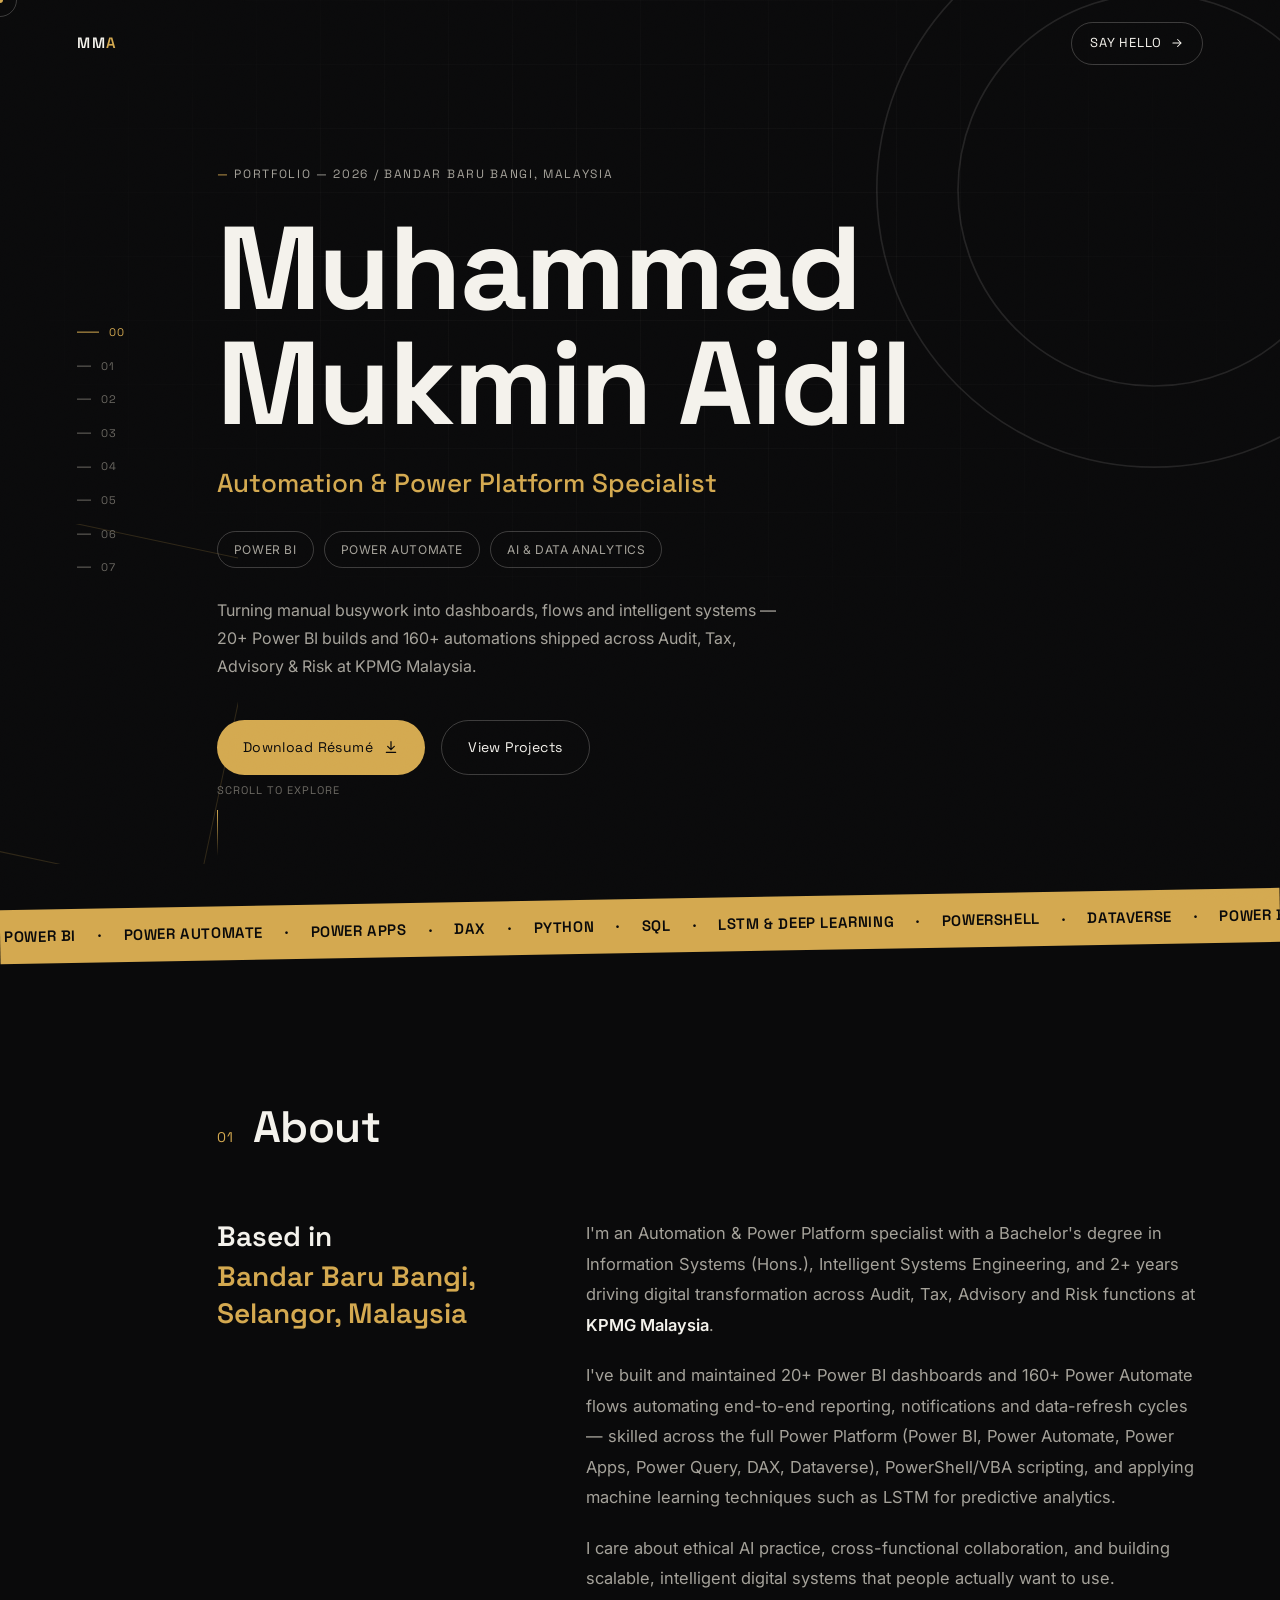
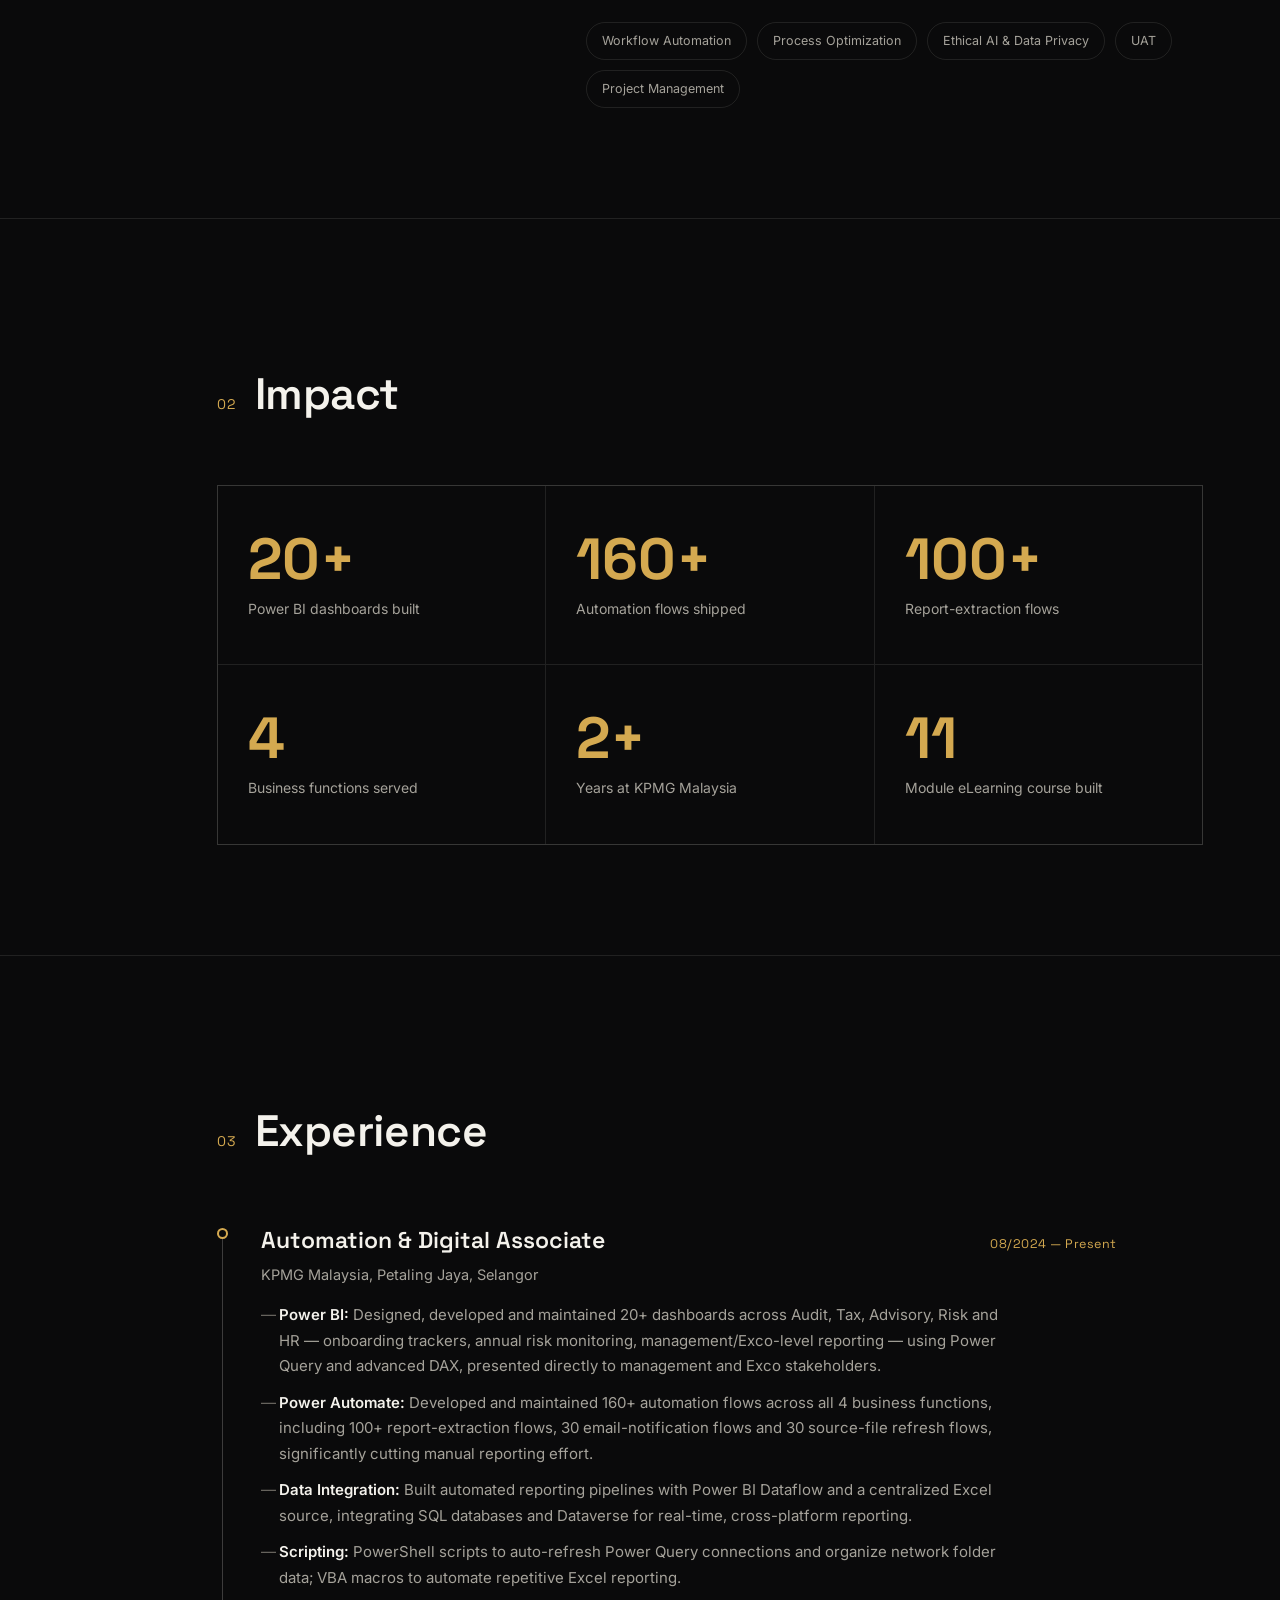
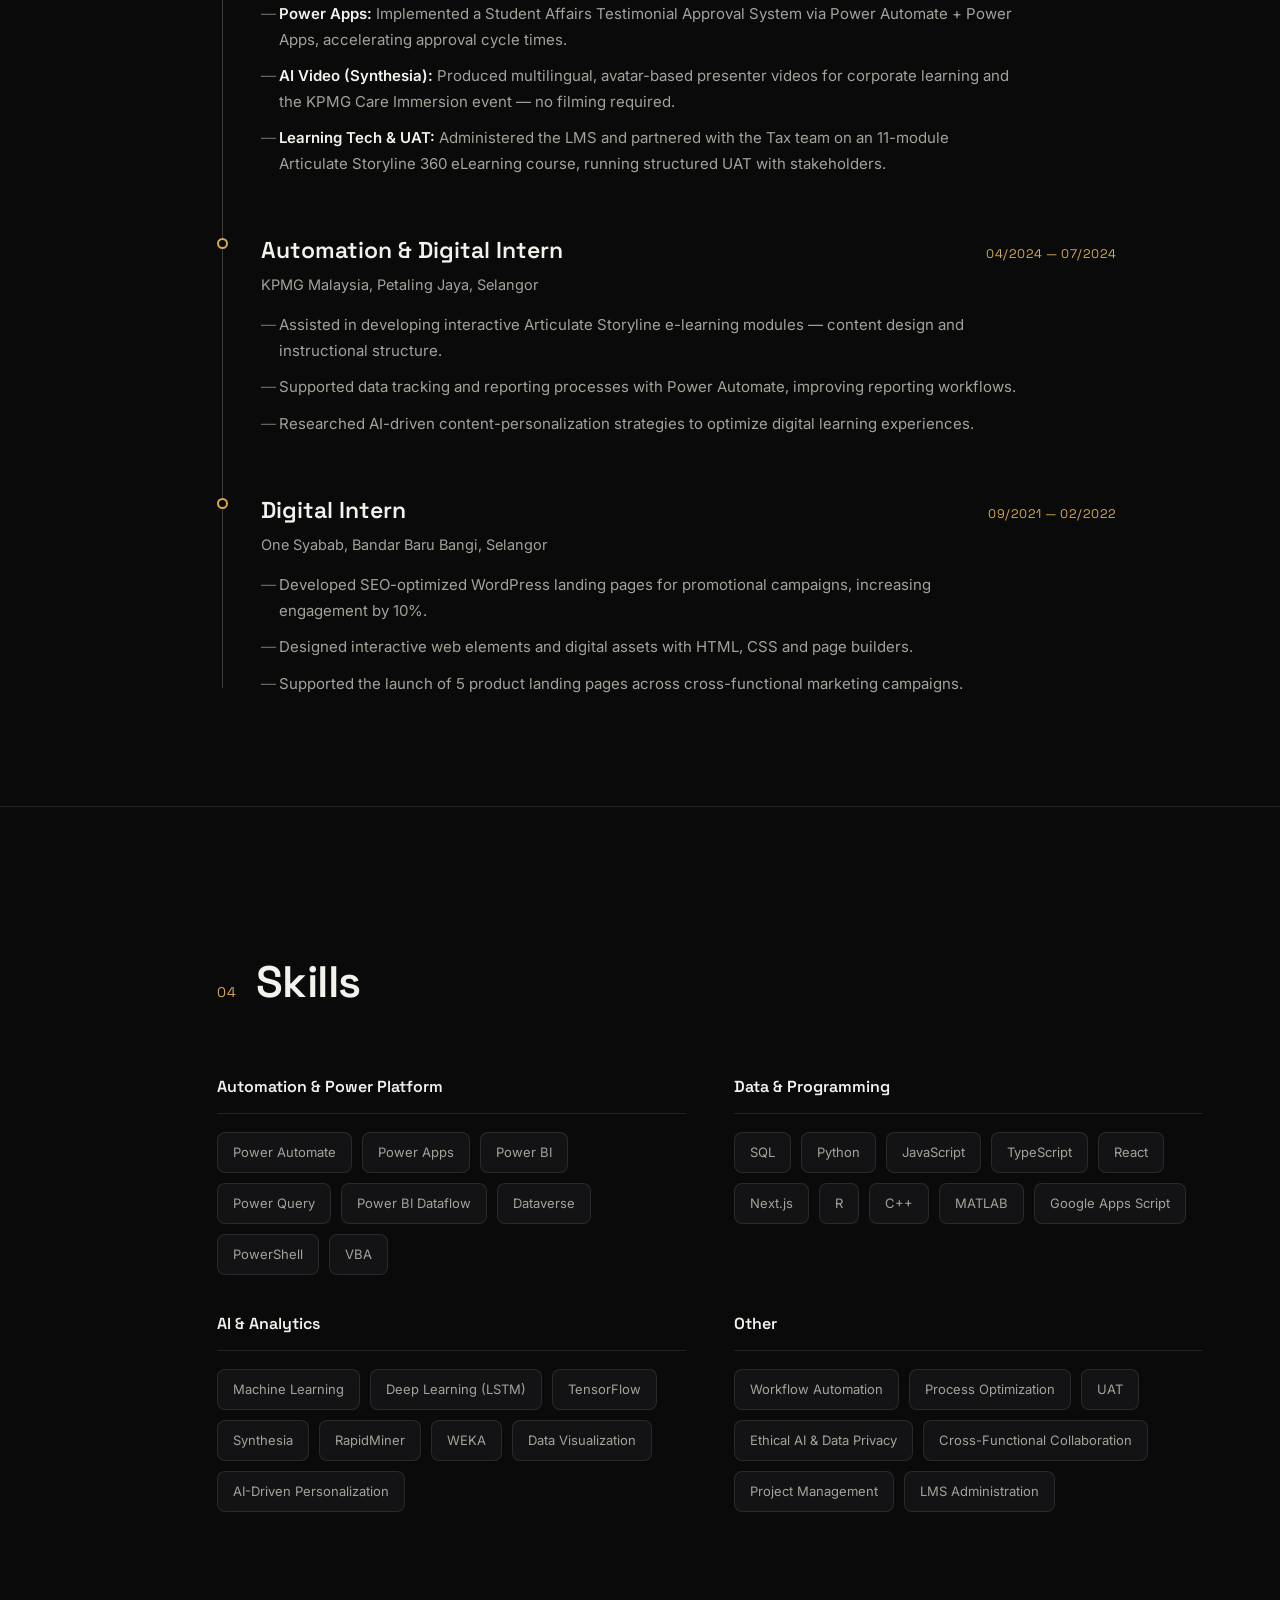
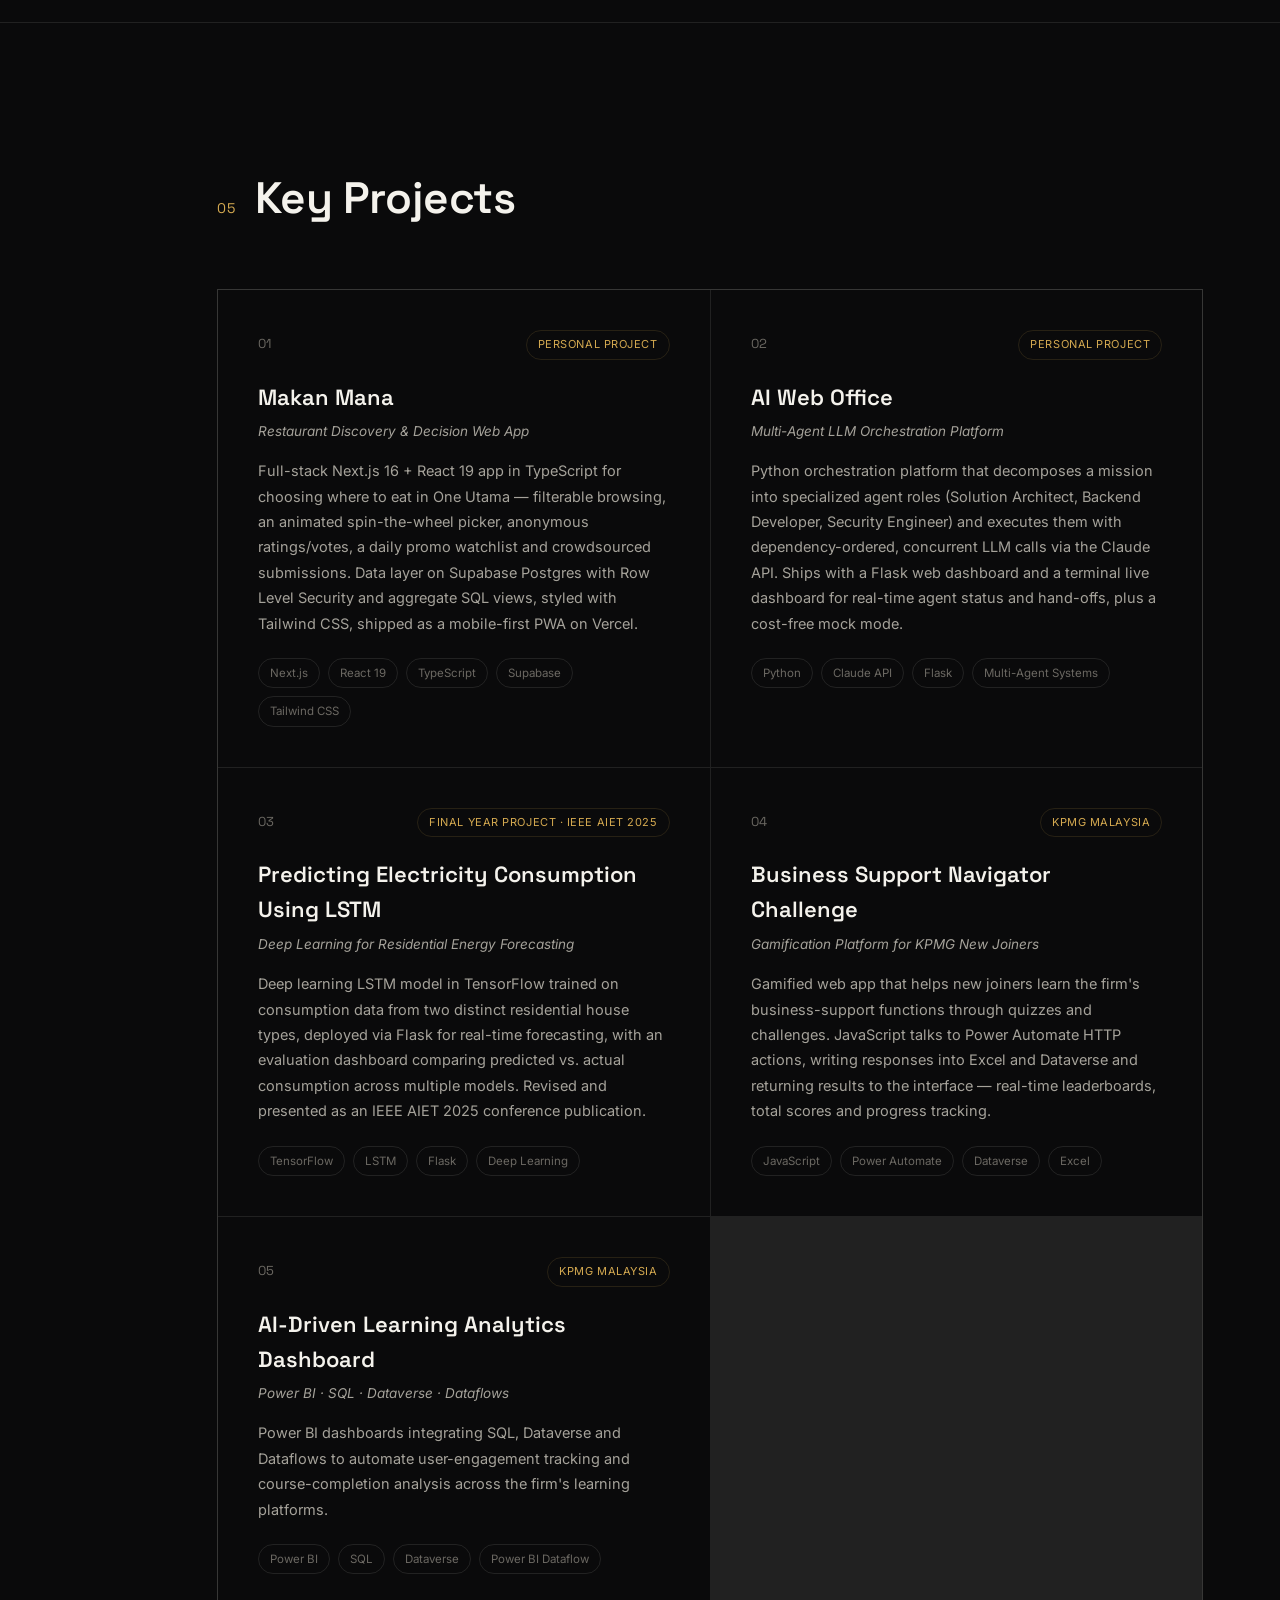
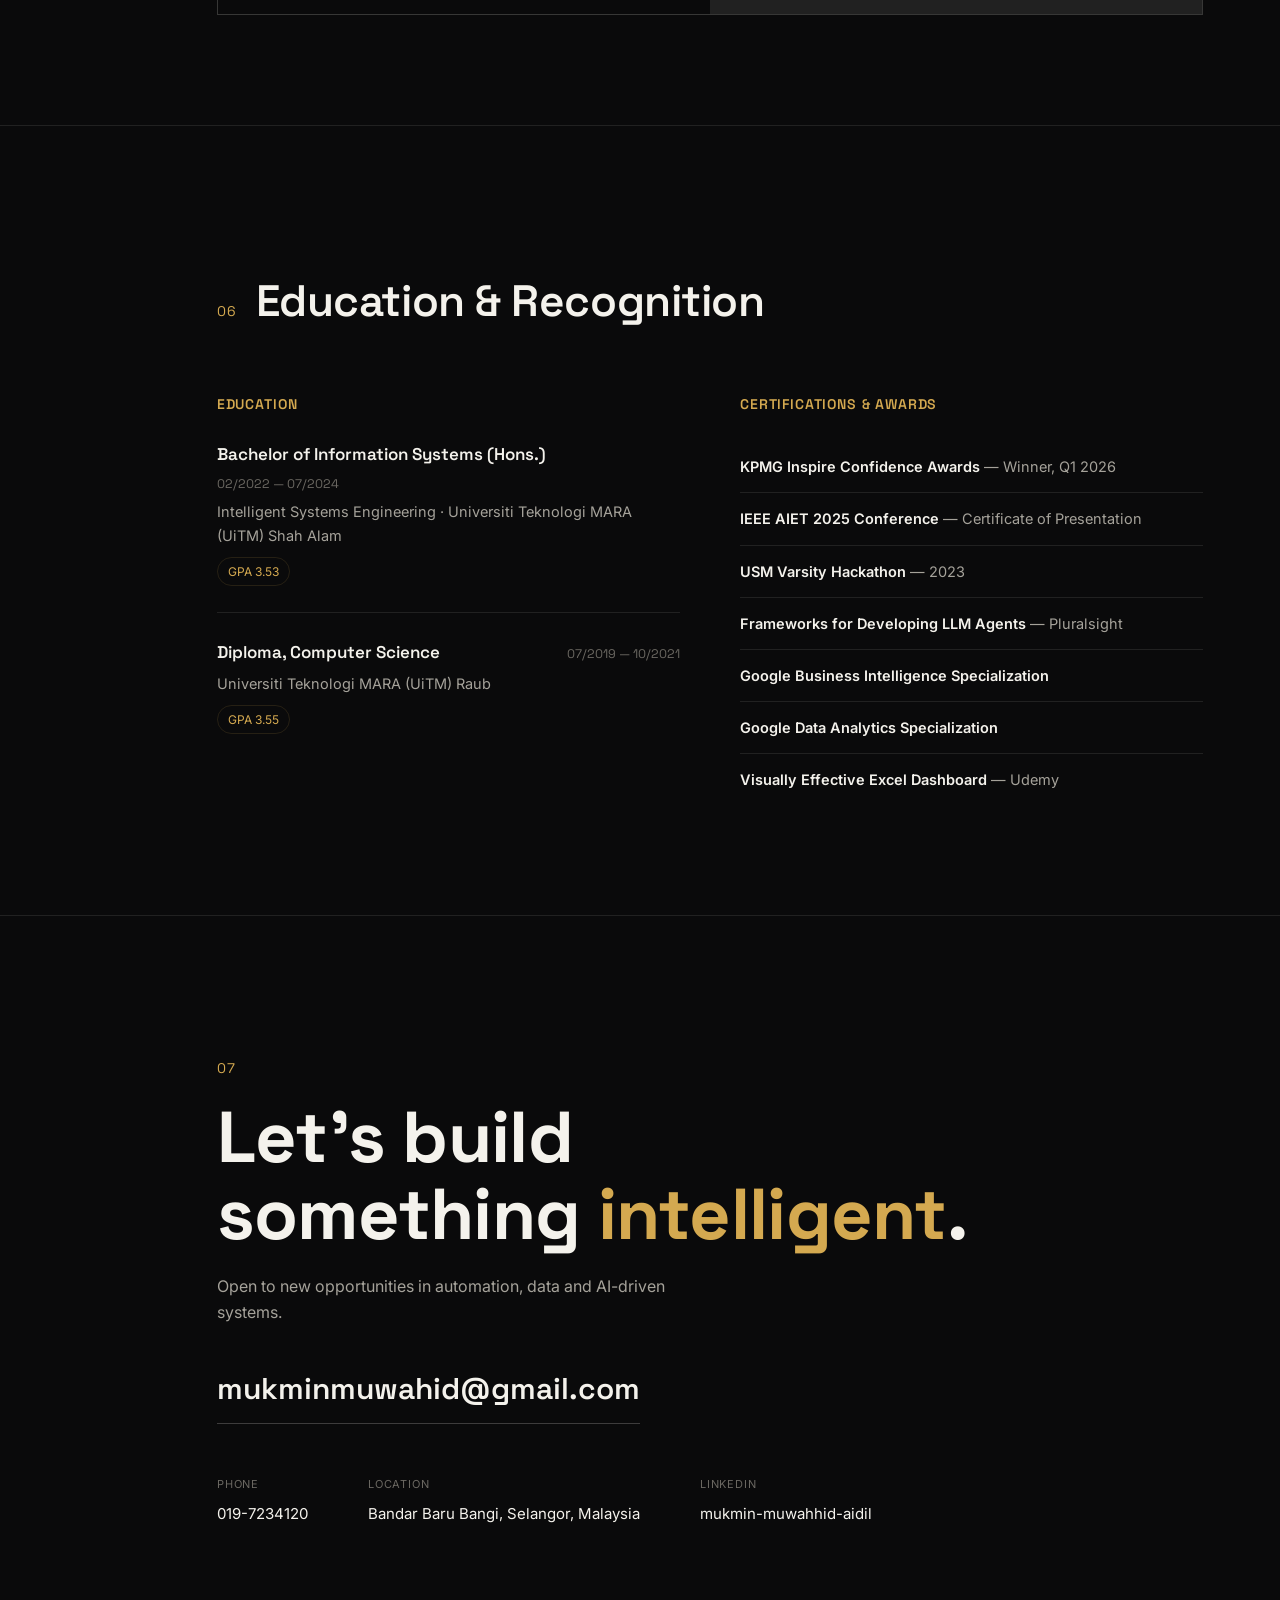
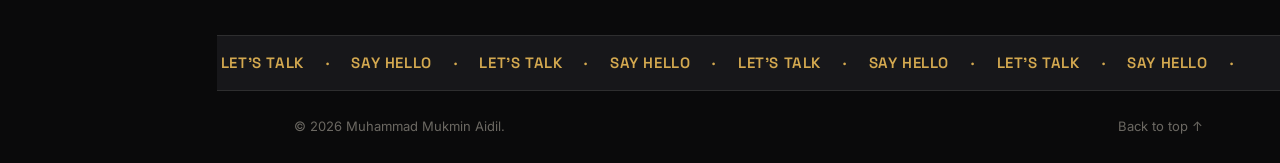
==== index.html @ eaab83f9 "Initial commit: personal portfolio site Dark, editorial single-page portfolio built from resume cont" ====
<!DOCTYPE html>
<html lang="en">
<head>
<meta charset="UTF-8">
<meta name="viewport" content="width=device-width, initial-scale=1.0">
<title>Muhammad Mukmin Aidil — Automation &amp; Power Platform Specialist</title>
<meta name="description" content="Muhammad Mukmin Aidil — Automation &amp; Power Platform Specialist. Power BI, Power Automate, AI &amp; Data Analytics. Building intelligent digital systems at KPMG Malaysia.">
<link rel="icon" href="data:image/svg+xml,%3Csvg xmlns='http://www.w3.org/2000/svg' viewBox='0 0 100 100'%3E%3Crect width='100' height='100' rx='20' fill='%230b0b0c'/%3E%3Ctext x='50' y='68' font-size='58' font-family='Georgia,serif' fill='%23d4a950' text-anchor='middle'%3EM%3C/text%3E%3C/svg%3E">

<link rel="preconnect" href="https://fonts.googleapis.com">
<link rel="preconnect" href="https://fonts.gstatic.com" crossorigin>
<link href="https://fonts.googleapis.com/css2?family=Space+Grotesk:wght@400;500;600;700&amp;family=Inter:wght@300;400;500;600;700;800&amp;display=swap" rel="stylesheet">

<link rel="stylesheet" href="css/style.css">
<script>document.documentElement.classList.add('js');</script>
</head>
<body>

<!-- Preloader -->
<div class="preloader" id="preloader">
  <span class="preloader-mark">M<span>M</span>A</span>
</div>

<!-- Grain / noise overlay -->
<div class="grain" aria-hidden="true"></div>

<!-- Custom cursor -->
<div class="cursor-dot" id="cursorDot" aria-hidden="true"></div>
<div class="cursor-ring" id="cursorRing" aria-hidden="true"></div>

<!-- Fixed top bar -->
<header class="topbar">
  <a href="#top" class="logo">MM<span>A</span></a>

  <button class="menu-toggle" id="menuToggle" aria-label="Toggle navigation" aria-expanded="false">
    <span></span><span></span><span></span>
  </button>

  <a href="mailto:mukminmuwahid@gmail.com" class="say-hello">
    <span>Say Hello</span>
    <svg viewBox="0 0 24 24" fill="none"><path d="M5 12h14M13 6l6 6-6 6" stroke="currentColor" stroke-width="1.8" stroke-linecap="round" stroke-linejoin="round"/></svg>
  </a>
</header>

<!-- Side numbered nav (desktop) -->
<nav class="side-nav" id="sideNav" aria-label="Section navigation">
  <ul>
    <li><a href="#top" data-index="00"><span class="n">00</span><span class="t">Top</span></a></li>
    <li><a href="#about" data-index="01"><span class="n">01</span><span class="t">About</span></a></li>
    <li><a href="#impact" data-index="02"><span class="n">02</span><span class="t">Impact</span></a></li>
    <li><a href="#experience" data-index="03"><span class="n">03</span><span class="t">Experience</span></a></li>
    <li><a href="#skills" data-index="04"><span class="n">04</span><span class="t">Skills</span></a></li>
    <li><a href="#projects" data-index="05"><span class="n">05</span><span class="t">Projects</span></a></li>
    <li><a href="#education" data-index="06"><span class="n">06</span><span class="t">Education</span></a></li>
    <li><a href="#contact" data-index="07"><span class="n">07</span><span class="t">Contact</span></a></li>
  </ul>
</nav>

<!-- Mobile full-screen nav -->
<div class="mobile-nav" id="mobileNav">
  <ul>
    <li><a href="#top" data-index="00">Top</a></li>
    <li><a href="#about" data-index="01">About</a></li>
    <li><a href="#impact" data-index="02">Impact</a></li>
    <li><a href="#experience" data-index="03">Experience</a></li>
    <li><a href="#skills" data-index="04">Skills</a></li>
    <li><a href="#projects" data-index="05">Projects</a></li>
    <li><a href="#education" data-index="06">Education</a></li>
    <li><a href="#contact" data-index="07">Contact</a></li>
  </ul>
  <div class="mobile-nav-foot">
    <a href="mailto:mukminmuwahid@gmail.com">mukminmuwahid@gmail.com</a>
    <a href="tel:+60197234120">019-7234120</a>
  </div>
</div>

<main>

  <!-- 00 HERO -->
  <section class="section hero" id="top">
    <div class="bg-deco" aria-hidden="true">
      <svg class="deco deco-1" viewBox="0 0 200 200"><circle cx="100" cy="100" r="99" stroke="currentColor" stroke-width="0.6" fill="none"/><circle cx="100" cy="100" r="70" stroke="currentColor" stroke-width="0.6" fill="none"/></svg>
      <svg class="deco deco-2" viewBox="0 0 200 200"><rect x="1" y="1" width="198" height="198" stroke="currentColor" stroke-width="0.6" fill="none" transform="rotate(12 100 100)"/></svg>
      <div class="deco-grid"></div>
    </div>

    <div class="hero-inner reveal">
      <p class="eyebrow">Portfolio — 2026 / Bandar Baru Bangi, Malaysia</p>
      <h1 class="hero-name">Muhammad<br>Mukmin&nbsp;Aidil</h1>
      <p class="hero-role">Automation &amp; Power Platform Specialist</p>

      <div class="hero-badges">
        <span>Power BI</span>
        <span>Power Automate</span>
        <span>AI &amp; Data Analytics</span>
      </div>

      <p class="hero-sub">Turning manual busywork into dashboards, flows and intelligent systems — 20+ Power BI builds and 160+ automations shipped across Audit, Tax, Advisory &amp; Risk at KPMG Malaysia.</p>

      <div class="hero-cta">
        <a href="assets/Muhammad-Mukmin-Aidil-Resume.pdf" class="btn btn-primary" download>
          Download Résumé
          <svg viewBox="0 0 24 24" fill="none"><path d="M12 4v12m0 0l-5-5m5 5l5-5M5 20h14" stroke="currentColor" stroke-width="1.8" stroke-linecap="round" stroke-linejoin="round"/></svg>
        </a>
        <a href="#projects" class="btn btn-ghost">View Projects</a>
      </div>
    </div>

    <a href="#about" class="scroll-cue">
      <span>Scroll to explore</span>
      <i></i>
    </a>
  </section>

  <!-- Ribbon marquee -->
  <div class="ribbon">
    <div class="ribbon-track">
      <span>Power BI</span><span>·</span><span>Power Automate</span><span>·</span><span>Power Apps</span><span>·</span>
      <span>DAX</span><span>·</span><span>Python</span><span>·</span><span>SQL</span><span>·</span>
      <span>LSTM &amp; Deep Learning</span><span>·</span><span>PowerShell</span><span>·</span><span>Dataverse</span><span>·</span>
      <span>Power BI</span><span>·</span><span>Power Automate</span><span>·</span><span>Power Apps</span><span>·</span>
      <span>DAX</span><span>·</span><span>Python</span><span>·</span><span>SQL</span><span>·</span>
      <span>LSTM &amp; Deep Learning</span><span>·</span><span>PowerShell</span><span>·</span><span>Dataverse</span><span>·</span>
    </div>
  </div>

  <!-- 01 ABOUT -->
  <section class="section about" id="about">
    <div class="section-head reveal">
      <span class="section-num">01</span>
      <h2>About</h2>
    </div>

    <div class="about-grid">
      <div class="about-lead reveal">
        <p>Based in <strong>Bandar Baru Bangi, Selangor, Malaysia</strong></p>
      </div>
      <div class="about-body reveal">
        <p>I'm an Automation &amp; Power Platform specialist with a Bachelor's degree in Information Systems (Hons.), Intelligent Systems Engineering, and 2+ years driving digital transformation across Audit, Tax, Advisory and Risk functions at <strong>KPMG Malaysia</strong>.</p>
        <p>I've built and maintained 20+ Power BI dashboards and 160+ Power Automate flows automating end-to-end reporting, notifications and data-refresh cycles — skilled across the full Power Platform (Power BI, Power Automate, Power Apps, Power Query, DAX, Dataverse), PowerShell/VBA scripting, and applying machine learning techniques such as LSTM for predictive analytics.</p>
        <p>I care about ethical AI practice, cross-functional collaboration, and building scalable, intelligent digital systems that people actually want to use.</p>
        <div class="about-tags">
          <span>Workflow Automation</span>
          <span>Process Optimization</span>
          <span>Ethical AI &amp; Data Privacy</span>
          <span>UAT</span>
          <span>Project Management</span>
        </div>
      </div>
    </div>
  </section>

  <!-- 02 IMPACT / STATS -->
  <section class="section impact" id="impact">
    <div class="section-head reveal">
      <span class="section-num">02</span>
      <h2>Impact</h2>
    </div>

    <div class="stats-grid">
      <div class="stat reveal">
        <span class="stat-num" data-count="20" data-suffix="+">0</span>
        <span class="stat-label">Power BI dashboards built</span>
      </div>
      <div class="stat reveal">
        <span class="stat-num" data-count="160" data-suffix="+">0</span>
        <span class="stat-label">Automation flows shipped</span>
      </div>
      <div class="stat reveal">
        <span class="stat-num" data-count="100" data-suffix="+">0</span>
        <span class="stat-label">Report-extraction flows</span>
      </div>
      <div class="stat reveal">
        <span class="stat-num" data-count="4" data-suffix="">0</span>
        <span class="stat-label">Business functions served</span>
      </div>
      <div class="stat reveal">
        <span class="stat-num" data-count="2" data-suffix="+">0</span>
        <span class="stat-label">Years at KPMG Malaysia</span>
      </div>
      <div class="stat reveal">
        <span class="stat-num" data-count="11" data-suffix="">0</span>
        <span class="stat-label">Module eLearning course built</span>
      </div>
    </div>
  </section>

  <!-- 03 EXPERIENCE -->
  <section class="section experience" id="experience">
    <div class="section-head reveal">
      <span class="section-num">03</span>
      <h2>Experience</h2>
    </div>

    <div class="timeline">

      <article class="timeline-item reveal">
        <div class="timeline-marker"></div>
        <div class="timeline-content">
          <div class="timeline-top">
            <h3>Automation &amp; Digital Associate</h3>
            <span class="timeline-date">08/2024 — Present</span>
          </div>
          <p class="timeline-org">KPMG Malaysia, Petaling Jaya, Selangor</p>
          <ul class="timeline-list">
            <li><strong>Power BI:</strong> Designed, developed and maintained 20+ dashboards across Audit, Tax, Advisory, Risk and HR — onboarding trackers, annual risk monitoring, management/Exco-level reporting — using Power Query and advanced DAX, presented directly to management and Exco stakeholders.</li>
            <li><strong>Power Automate:</strong> Developed and maintained 160+ automation flows across all 4 business functions, including 100+ report-extraction flows, 30 email-notification flows and 30 source-file refresh flows, significantly cutting manual reporting effort.</li>
            <li><strong>Data Integration:</strong> Built automated reporting pipelines with Power BI Dataflow and a centralized Excel source, integrating SQL databases and Dataverse for real-time, cross-platform reporting.</li>
            <li><strong>Scripting:</strong> PowerShell scripts to auto-refresh Power Query connections and organize network folder data; VBA macros to automate repetitive Excel reporting.</li>
            <li><strong>Power Apps:</strong> Implemented a Student Affairs Testimonial Approval System via Power Automate + Power Apps, accelerating approval cycle times.</li>
            <li><strong>AI Video (Synthesia):</strong> Produced multilingual, avatar-based presenter videos for corporate learning and the KPMG Care Immersion event — no filming required.</li>
            <li><strong>Learning Tech &amp; UAT:</strong> Administered the LMS and partnered with the Tax team on an 11-module Articulate Storyline 360 eLearning course, running structured UAT with stakeholders.</li>
          </ul>
        </div>
      </article>

      <article class="timeline-item reveal">
        <div class="timeline-marker"></div>
        <div class="timeline-content">
          <div class="timeline-top">
            <h3>Automation &amp; Digital Intern</h3>
            <span class="timeline-date">04/2024 — 07/2024</span>
          </div>
          <p class="timeline-org">KPMG Malaysia, Petaling Jaya, Selangor</p>
          <ul class="timeline-list">
            <li>Assisted in developing interactive Articulate Storyline e-learning modules — content design and instructional structure.</li>
            <li>Supported data tracking and reporting processes with Power Automate, improving reporting workflows.</li>
            <li>Researched AI-driven content-personalization strategies to optimize digital learning experiences.</li>
          </ul>
        </div>
      </article>

      <article class="timeline-item reveal">
        <div class="timeline-marker"></div>
        <div class="timeline-content">
          <div class="timeline-top">
            <h3>Digital Intern</h3>
            <span class="timeline-date">09/2021 — 02/2022</span>
          </div>
          <p class="timeline-org">One Syabab, Bandar Baru Bangi, Selangor</p>
          <ul class="timeline-list">
            <li>Developed SEO-optimized WordPress landing pages for promotional campaigns, increasing engagement by 10%.</li>
            <li>Designed interactive web elements and digital assets with HTML, CSS and page builders.</li>
            <li>Supported the launch of 5 product landing pages across cross-functional marketing campaigns.</li>
          </ul>
        </div>
      </article>

    </div>
  </section>

  <!-- 04 SKILLS -->
  <section class="section skills" id="skills">
    <div class="section-head reveal">
      <span class="section-num">04</span>
      <h2>Skills</h2>
    </div>

    <div class="skills-grid">
      <div class="skill-card reveal">
        <h3>Automation &amp; Power Platform</h3>
        <div class="pill-group">
          <span>Power Automate</span><span>Power Apps</span><span>Power BI</span><span>Power Query</span>
          <span>Power BI Dataflow</span><span>Dataverse</span><span>PowerShell</span><span>VBA</span>
        </div>
      </div>
      <div class="skill-card reveal">
        <h3>Data &amp; Programming</h3>
        <div class="pill-group">
          <span>SQL</span><span>Python</span><span>JavaScript</span><span>TypeScript</span>
          <span>React</span><span>Next.js</span><span>R</span><span>C++</span><span>MATLAB</span><span>Google Apps Script</span>
        </div>
      </div>
      <div class="skill-card reveal">
        <h3>AI &amp; Analytics</h3>
        <div class="pill-group">
          <span>Machine Learning</span><span>Deep Learning (LSTM)</span><span>TensorFlow</span>
          <span>Synthesia</span><span>RapidMiner</span><span>WEKA</span><span>Data Visualization</span><span>AI-Driven Personalization</span>
        </div>
      </div>
      <div class="skill-card reveal">
        <h3>Other</h3>
        <div class="pill-group">
          <span>Workflow Automation</span><span>Process Optimization</span><span>UAT</span>
          <span>Ethical AI &amp; Data Privacy</span><span>Cross-Functional Collaboration</span><span>Project Management</span><span>LMS Administration</span>
        </div>
      </div>
    </div>
  </section>

  <!-- 05 PROJECTS -->
  <section class="section projects" id="projects">
    <div class="section-head reveal">
      <span class="section-num">05</span>
      <h2>Key Projects</h2>
    </div>

    <div class="projects-grid">

      <article class="project-card reveal">
        <div class="project-top">
          <span class="project-index">01</span>
          <span class="project-tag">Personal Project</span>
        </div>
        <h3>Makan Mana</h3>
        <p class="project-role">Restaurant Discovery &amp; Decision Web App</p>
        <p>Full-stack Next.js 16 + React 19 app in TypeScript for choosing where to eat in One Utama — filterable browsing, an animated spin-the-wheel picker, anonymous ratings/votes, a daily promo watchlist and crowdsourced submissions. Data layer on Supabase Postgres with Row Level Security and aggregate SQL views, styled with Tailwind CSS, shipped as a mobile-first PWA on Vercel.</p>
        <div class="project-stack">
          <span>Next.js</span><span>React 19</span><span>TypeScript</span><span>Supabase</span><span>Tailwind CSS</span>
        </div>
      </article>

      <article class="project-card reveal">
        <div class="project-top">
          <span class="project-index">02</span>
          <span class="project-tag">Personal Project</span>
        </div>
        <h3>AI Web Office</h3>
        <p class="project-role">Multi-Agent LLM Orchestration Platform</p>
        <p>Python orchestration platform that decomposes a mission into specialized agent roles (Solution Architect, Backend Developer, Security Engineer) and executes them with dependency-ordered, concurrent LLM calls via the Claude API. Ships with a Flask web dashboard and a terminal live dashboard for real-time agent status and hand-offs, plus a cost-free mock mode.</p>
        <div class="project-stack">
          <span>Python</span><span>Claude API</span><span>Flask</span><span>Multi-Agent Systems</span>
        </div>
      </article>

      <article class="project-card reveal">
        <div class="project-top">
          <span class="project-index">03</span>
          <span class="project-tag">Final Year Project · IEEE AIET 2025</span>
        </div>
        <h3>Predicting Electricity Consumption Using LSTM</h3>
        <p class="project-role">Deep Learning for Residential Energy Forecasting</p>
        <p>Deep learning LSTM model in TensorFlow trained on consumption data from two distinct residential house types, deployed via Flask for real-time forecasting, with an evaluation dashboard comparing predicted vs. actual consumption across multiple models. Revised and presented as an IEEE AIET 2025 conference publication.</p>
        <div class="project-stack">
          <span>TensorFlow</span><span>LSTM</span><span>Flask</span><span>Deep Learning</span>
        </div>
      </article>

      <article class="project-card reveal">
        <div class="project-top">
          <span class="project-index">04</span>
          <span class="project-tag">KPMG Malaysia</span>
        </div>
        <h3>Business Support Navigator Challenge</h3>
        <p class="project-role">Gamification Platform for KPMG New Joiners</p>
        <p>Gamified web app that helps new joiners learn the firm's business-support functions through quizzes and challenges. JavaScript talks to Power Automate HTTP actions, writing responses into Excel and Dataverse and returning results to the interface — real-time leaderboards, total scores and progress tracking.</p>
        <div class="project-stack">
          <span>JavaScript</span><span>Power Automate</span><span>Dataverse</span><span>Excel</span>
        </div>
      </article>

      <article class="project-card reveal">
        <div class="project-top">
          <span class="project-index">05</span>
          <span class="project-tag">KPMG Malaysia</span>
        </div>
        <h3>AI-Driven Learning Analytics Dashboard</h3>
        <p class="project-role">Power BI · SQL · Dataverse · Dataflows</p>
        <p>Power BI dashboards integrating SQL, Dataverse and Dataflows to automate user-engagement tracking and course-completion analysis across the firm's learning platforms.</p>
        <div class="project-stack">
          <span>Power BI</span><span>SQL</span><span>Dataverse</span><span>Power BI Dataflow</span>
        </div>
      </article>

    </div>
  </section>

  <!-- 06 EDUCATION -->
  <section class="section education" id="education">
    <div class="section-head reveal">
      <span class="section-num">06</span>
      <h2>Education &amp; Recognition</h2>
    </div>

    <div class="edu-grid">
      <div class="edu-col reveal">
        <h3 class="edu-col-title">Education</h3>

        <div class="edu-item">
          <div class="edu-item-top">
            <h4>Bachelor of Information Systems (Hons.)</h4>
            <span>02/2022 — 07/2024</span>
          </div>
          <p>Intelligent Systems Engineering · Universiti Teknologi MARA (UiTM) Shah Alam</p>
          <span class="gpa">GPA 3.53</span>
        </div>

        <div class="edu-item">
          <div class="edu-item-top">
            <h4>Diploma, Computer Science</h4>
            <span>07/2019 — 10/2021</span>
          </div>
          <p>Universiti Teknologi MARA (UiTM) Raub</p>
          <span class="gpa">GPA 3.55</span>
        </div>
      </div>

      <div class="edu-col reveal">
        <h3 class="edu-col-title">Certifications &amp; Awards</h3>
        <ul class="award-list">
          <li><strong>KPMG Inspire Confidence Awards</strong> — Winner, Q1 2026</li>
          <li><strong>IEEE AIET 2025 Conference</strong> — Certificate of Presentation</li>
          <li><strong>USM Varsity Hackathon</strong> — 2023</li>
          <li><strong>Frameworks for Developing LLM Agents</strong> — Pluralsight</li>
          <li><strong>Google Business Intelligence Specialization</strong></li>
          <li><strong>Google Data Analytics Specialization</strong></li>
          <li><strong>Visually Effective Excel Dashboard</strong> — Udemy</li>
        </ul>
      </div>
    </div>
  </section>

  <!-- 07 CONTACT -->
  <section class="section contact" id="contact">
    <div class="contact-inner reveal">
      <span class="section-num">07</span>
      <h2 class="contact-title">Let's build<br>something <em>intelligent</em>.</h2>
      <p class="contact-sub">Open to new opportunities in automation, data and AI-driven systems.</p>

      <a href="mailto:mukminmuwahid@gmail.com" class="contact-email">mukminmuwahid@gmail.com</a>

      <div class="contact-details">
        <div>
          <span class="label">Phone</span>
          <a href="tel:+60197234120">019-7234120</a>
        </div>
        <div>
          <span class="label">Location</span>
          <span>Bandar Baru Bangi, Selangor, Malaysia</span>
        </div>
        <div>
          <span class="label">LinkedIn</span>
          <a href="https://linkedin.com/in/mukmin-muwahhid-aidil-390723297" target="_blank" rel="noopener">mukmin-muwahhid-aidil</a>
        </div>
      </div>
    </div>
  </section>

</main>

<footer class="site-footer">
  <div class="ribbon ribbon-alt">
    <div class="ribbon-track">
      <span>Let's Talk</span><span>·</span><span>Say Hello</span><span>·</span><span>Let's Talk</span><span>·</span><span>Say Hello</span><span>·</span>
      <span>Let's Talk</span><span>·</span><span>Say Hello</span><span>·</span><span>Let's Talk</span><span>·</span><span>Say Hello</span><span>·</span>
    </div>
  </div>
  <div class="footer-bottom">
    <span>&copy; <span id="year"></span> Muhammad Mukmin Aidil.</span>
    <a href="#top" class="back-top">Back to top ↑</a>
  </div>
</footer>

<script src="js/main.js"></script>
</body>
</html>
---- css/style.css ----
/* ============================================
   MUHAMMAD MUKMIN AIDIL — PORTFOLIO
   ============================================ */

:root{
  --bg: #0a0a0b;
  --bg-alt: #131315;
  --bg-alt-2: #17171a;
  --fg: #f4f2ec;
  --fg-dim: #a5a29a;
  --fg-faint: #6b6862;
  --accent: #d4a950;
  --accent-soft: rgba(212,169,80,0.14);
  --line: rgba(244,242,236,0.1);
  --line-strong: rgba(244,242,236,0.22);

  --font-display: 'Space Grotesk', 'Inter', sans-serif;
  --font-body: 'Inter', sans-serif;

  --side-nav-w: 140px;
  --edge: clamp(24px, 6vw, 80px);
}

*,*::before,*::after{ box-sizing:border-box; margin:0; padding:0; }
html{ scroll-behavior:smooth; overflow-x:hidden; }
body{
  background:var(--bg);
  color:var(--fg);
  font-family:var(--font-body);
  font-weight:400;
  line-height:1.6;
  -webkit-font-smoothing:antialiased;
}
img{ max-width:100%; display:block; }
a{ color:inherit; text-decoration:none; }
ul{ list-style:none; }
::selection{ background:var(--accent); color:#0a0a0b; }

/* ---------- Scrollbar ---------- */
::-webkit-scrollbar{ width:9px; }
::-webkit-scrollbar-track{ background:var(--bg); }
::-webkit-scrollbar-thumb{ background:var(--line-strong); border-radius:10px; }

/* ---------- Preloader ---------- */
.preloader{
  position:fixed; inset:0; z-index:9999;
  background:var(--bg);
  display:flex; align-items:center; justify-content:center;
  transition:opacity .7s ease, visibility .7s ease;
}
.preloader.done{ opacity:0; visibility:hidden; }
.preloader-mark{
  font-family:var(--font-display);
  font-size:clamp(28px,6vw,44px);
  letter-spacing:.08em;
  color:var(--fg-faint);
  animation:pulseMark 1.4s ease-in-out infinite;
}
.preloader-mark span{ color:var(--accent); }
@keyframes pulseMark{ 0%,100%{opacity:.35;} 50%{opacity:1;} }

/* ---------- Grain overlay ---------- */
.grain{
  position:fixed; inset:0; z-index:50; pointer-events:none;
  opacity:.035; mix-blend-mode:overlay;
  background-image:url("data:image/svg+xml,%3Csvg xmlns='http://www.w3.org/2000/svg' width='120' height='120'%3E%3Cfilter id='n'%3E%3CfeTurbulence type='fractalNoise' baseFrequency='0.9' numOctaves='2' stitchTiles='stitch'/%3E%3C/filter%3E%3Crect width='100%25' height='100%25' filter='url(%23n)'/%3E%3C/svg%3E");
}

/* ---------- Custom cursor (desktop only) ---------- */
.cursor-dot,.cursor-ring{
  position:fixed; top:0; left:0; z-index:9998; pointer-events:none;
  border-radius:50%; transform:translate(-50%,-50%);
  transition:opacity .2s ease;
}
.cursor-dot{ width:6px; height:6px; background:var(--accent); }
.cursor-ring{ width:34px; height:34px; border:1px solid var(--line-strong); transition:width .2s,height .2s,border-color .2s,opacity .2s; }
.cursor-ring.hover{ width:56px; height:56px; border-color:var(--accent); }
@media (hover:none), (pointer:coarse){
  .cursor-dot,.cursor-ring{ display:none; }
}

/* ---------- Decorative background ---------- */
.bg-deco{ position:absolute; inset:0; overflow:hidden; pointer-events:none; z-index:0; }
.deco{ position:absolute; color:var(--line-strong); opacity:.5; }
.deco-1{ width:min(60vw,560px); height:min(60vw,560px); top:-10%; right:-12%; }
.deco-2{ width:min(38vw,340px); height:min(38vw,340px); bottom:4%; left:-8%; color:var(--accent); opacity:.18; }
.deco-grid{
  position:absolute; inset:0;
  background-image:
    linear-gradient(var(--line) 1px, transparent 1px),
    linear-gradient(90deg, var(--line) 1px, transparent 1px);
  background-size:64px 64px;
  opacity:.25;
  mask-image:radial-gradient(ellipse 70% 60% at 50% 30%, #000 30%, transparent 75%);
}

/* ============================================
   TOP BAR
   ============================================ */
.topbar{
  position:fixed; top:0; left:0; right:0; z-index:200;
  display:flex; align-items:center; justify-content:space-between;
  padding:22px var(--edge);
  pointer-events:none;
}
.topbar > *{ pointer-events:auto; }
.logo{
  font-family:var(--font-display); font-weight:600; font-size:15px; letter-spacing:.12em;
}
.logo span{ color:var(--accent); }

.say-hello{
  display:flex; align-items:center; gap:8px;
  font-family:var(--font-display); font-size:13px; letter-spacing:.06em; text-transform:uppercase;
  padding:10px 18px; border:1px solid var(--line-strong); border-radius:40px;
  transition:border-color .25s, background .25s, color .25s;
}
.say-hello svg{ width:14px; height:14px; transition:transform .25s; }
.say-hello:hover{ border-color:var(--accent); color:var(--accent); }
.say-hello:hover svg{ transform:translateX(3px); }

.menu-toggle{
  display:none; flex-direction:column; gap:5px; width:34px; height:34px;
  background:none; border:none; cursor:pointer; z-index:300; align-items:center; justify-content:center;
}
.menu-toggle span{ width:22px; height:1.5px; background:var(--fg); transition:transform .3s, opacity .3s; }
.menu-toggle.open span:nth-child(1){ transform:translateY(6.5px) rotate(45deg); }
.menu-toggle.open span:nth-child(2){ opacity:0; }
.menu-toggle.open span:nth-child(3){ transform:translateY(-6.5px) rotate(-45deg); }

/* ============================================
   SIDE NUMBERED NAV
   ============================================ */
.side-nav{
  position:fixed; left:var(--edge); top:50%; transform:translateY(-50%);
  z-index:150;
}
.side-nav ul{ display:flex; flex-direction:column; gap:16px; }
.side-nav a{
  display:flex; align-items:center; gap:10px;
  font-family:var(--font-display); font-size:11px; letter-spacing:.08em;
  color:var(--fg-faint); position:relative;
}
.side-nav .n{ transition:color .25s; }
.side-nav .t{
  opacity:0; transform:translateX(-6px);
  transition:opacity .25s, transform .25s;
  text-transform:uppercase; white-space:nowrap;
}
.side-nav li:hover .t{ opacity:1; transform:translateX(0); }
.side-nav li:hover .n{ color:var(--accent); }
.side-nav a::before{
  content:''; width:14px; height:1px; background:var(--fg-faint);
  transition:width .25s, background .25s;
}
.side-nav a.active::before{ width:22px; background:var(--accent); }
.side-nav a.active .n{ color:var(--accent); }

@media (max-width:1100px){
  .side-nav{ display:none; }
}

/* ============================================
   MOBILE NAV
   ============================================ */
.mobile-nav{
  position:fixed; inset:0; z-index:250;
  background:var(--bg);
  display:none; flex-direction:column; justify-content:center;
  padding:96px var(--edge) 32px;
  overflow-y:auto;
  transform:translateY(-100%);
  transition:transform .5s cubic-bezier(.7,0,.2,1);
}
.mobile-nav.open{ transform:translateY(0); }
.mobile-nav ul{ display:flex; flex-direction:column; gap:6px; }
.mobile-nav ul a{
  font-family:var(--font-display); font-weight:600;
  font-size:clamp(32px,10vw,52px);
  color:var(--fg-dim);
  transition:color .25s;
  display:inline-block; padding:6px 0;
}
.mobile-nav ul a:hover, .mobile-nav ul a.active{ color:var(--fg); }
.mobile-nav ul a.active{ color:var(--accent); }
.mobile-nav-foot{
  margin-top:40px; padding-top:24px; border-top:1px solid var(--line);
  display:flex; flex-direction:column; gap:8px;
  font-size:14px; color:var(--fg-dim);
}
.mobile-nav-foot a{ font-family:var(--font-body); font-weight:400; font-size:14px; color:var(--fg-dim); }
.mobile-nav-foot a:hover{ color:var(--accent); }

@media (min-width:1101px){ .menu-toggle{ display:none !important; } }
@media (max-width:1100px){
  .menu-toggle{ display:flex; }
  .mobile-nav{ display:flex; }
}

/* ============================================
   SECTION SHELL
   ============================================ */
.section{
  position:relative;
  padding:140px var(--edge) 110px;
  padding-left:calc(var(--side-nav-w) + var(--edge));
  border-bottom:1px solid var(--line);
}
@media (max-width:1100px){
  .section{ padding-left:var(--edge); padding-top:110px; }
}

.section-head{
  display:flex; align-items:baseline; gap:18px;
  margin-bottom:56px;
}
.section-num{
  font-family:var(--font-display); color:var(--accent); font-size:14px; letter-spacing:.1em;
}
.section-head h2{
  font-family:var(--font-display); font-weight:600;
  font-size:clamp(28px,4vw,44px);
  letter-spacing:-.01em;
}

/* reveal-on-scroll (only hides content once JS confirms it can reveal it again) */
html.js .reveal{ opacity:0; transform:translateY(28px); transition:opacity .8s ease, transform .8s cubic-bezier(.2,.8,.2,1); }
html.js .reveal.in{ opacity:1; transform:translateY(0); }

/* ============================================
   HERO
   ============================================ */
.hero{
  min-height:100vh;
  display:flex; align-items:center;
  padding-top:120px; padding-bottom:80px;
  border-bottom:none;
}
.hero-inner{ position:relative; z-index:2; max-width:920px; }
.eyebrow{
  font-family:var(--font-display); font-size:12px; letter-spacing:.14em; text-transform:uppercase;
  color:var(--fg-dim); margin-bottom:26px;
}
.eyebrow::before{ content:'— '; color:var(--accent); }
.hero-name{
  font-family:var(--font-display); font-weight:700;
  font-size:clamp(48px, 9.2vw, 118px);
  line-height:.98; letter-spacing:-.02em;
  color:var(--fg);
}
.hero-role{
  margin-top:22px;
  font-size:clamp(18px,2.4vw,26px);
  color:var(--accent);
  font-weight:500;
  font-family:var(--font-display);
}
.hero-badges{ display:flex; flex-wrap:wrap; gap:10px; margin-top:26px; }
.hero-badges span{
  font-size:12px; letter-spacing:.05em; text-transform:uppercase;
  padding:8px 16px; border:1px solid var(--line-strong); border-radius:30px; color:var(--fg-dim);
}
.hero-sub{
  margin-top:28px; max-width:560px;
  color:var(--fg-dim); font-size:16px; line-height:1.75;
}
.hero-cta{ display:flex; flex-wrap:wrap; gap:16px; margin-top:40px; }
.btn{
  display:inline-flex; align-items:center; gap:10px;
  font-family:var(--font-display); font-size:14px; letter-spacing:.03em;
  padding:15px 26px; border-radius:40px;
  transition:transform .25s, background .25s, color .25s, border-color .25s;
}
.btn svg{ width:16px; height:16px; }
.btn-primary{ background:var(--accent); color:#0a0a0b; }
.btn-primary:hover{ transform:translateY(-3px); }
.btn-ghost{ border:1px solid var(--line-strong); color:var(--fg); }
.btn-ghost:hover{ border-color:var(--accent); color:var(--accent); transform:translateY(-3px); }

.scroll-cue{
  position:absolute; left:calc(var(--side-nav-w) + var(--edge)); bottom:44px; z-index:2;
  display:flex; flex-direction:column; align-items:flex-start; gap:10px;
  font-family:var(--font-display); font-size:11px; letter-spacing:.1em; text-transform:uppercase; color:var(--fg-faint);
}
.scroll-cue i{
  width:1px; height:46px; background:linear-gradient(var(--accent), transparent);
  position:relative; overflow:hidden;
}
.scroll-cue i::after{
  content:''; position:absolute; left:0; top:-100%; width:100%; height:100%; background:var(--fg);
  animation:scrollLine 1.8s ease-in-out infinite;
}
@keyframes scrollLine{ 0%{ top:-100%; } 60%{ top:100%; } 100%{ top:100%; } }
@media (max-width:1100px){ .scroll-cue{ left:var(--edge); } }
@media (max-width:640px){ .scroll-cue{ display:none; } }

/* ============================================
   RIBBON MARQUEE
   ============================================ */
.ribbon{
  background:var(--accent); color:#0a0a0b;
  overflow:hidden; white-space:nowrap;
  padding:14px 0;
  transform:rotate(-1deg); margin:-1px 0;
}
.ribbon-alt{ transform:rotate(0deg); background:var(--bg-alt-2); color:var(--accent); border-top:1px solid var(--line); border-bottom:1px solid var(--line); }
.ribbon-track{
  display:inline-flex; gap:14px;
  animation:marquee 28s linear infinite;
  font-family:var(--font-display); font-weight:600; font-size:15px; letter-spacing:.04em; text-transform:uppercase;
}
.ribbon-track span{ display:inline-block; padding:0 4px; }
@keyframes marquee{ from{ transform:translateX(0); } to{ transform:translateX(-50%); } }

/* ============================================
   ABOUT
   ============================================ */
.about-grid{
  display:grid; grid-template-columns:0.8fr 1.6fr; gap:60px;
}
.about-lead p{
  font-family:var(--font-display); font-weight:600;
  font-size:clamp(20px,2.4vw,28px); line-height:1.3;
  position:sticky; top:140px;
}
.about-lead strong{ color:var(--accent); font-weight:600; display:block; margin-top:4px; }
.about-body p{ color:var(--fg-dim); font-size:16.5px; line-height:1.85; margin-bottom:20px; max-width:640px; }
.about-body strong{ color:var(--fg); font-weight:600; }
.about-tags{ display:flex; flex-wrap:wrap; gap:10px; margin-top:28px; }
.about-tags span{
  font-size:12.5px; padding:8px 15px; border-radius:30px; border:1px solid var(--line);
  color:var(--fg-dim);
}
@media (max-width:900px){
  .about-grid{ grid-template-columns:1fr; gap:24px; }
  .about-lead p{ position:static; }
}

/* ============================================
   IMPACT / STATS
   ============================================ */
.stats-grid{
  display:grid; grid-template-columns:repeat(3,1fr); gap:1px;
  background:var(--line); border:1px solid var(--line);
}
.stat{
  background:var(--bg); padding:44px 30px;
  display:flex; flex-direction:column; gap:10px;
  transition:background .3s;
}
.stat:hover{ background:var(--bg-alt); }
.stat-num{
  font-family:var(--font-display); font-weight:700; color:var(--accent);
  font-size:clamp(38px,5vw,58px); line-height:1;
}
.stat-label{ color:var(--fg-dim); font-size:14px; }
@media (max-width:800px){ .stats-grid{ grid-template-columns:repeat(2,1fr); } }
@media (max-width:480px){ .stats-grid{ grid-template-columns:1fr; } }

/* ============================================
   EXPERIENCE TIMELINE
   ============================================ */
.timeline{ position:relative; max-width:900px; }
.timeline::before{
  content:''; position:absolute; left:5px; top:8px; bottom:8px; width:1px; background:var(--line-strong);
}
.timeline-item{ position:relative; padding-left:44px; margin-bottom:56px; }
.timeline-item:last-child{ margin-bottom:0; }
.timeline-marker{
  position:absolute; left:0; top:6px; width:11px; height:11px; border-radius:50%;
  background:var(--bg); border:2px solid var(--accent);
}
.timeline-top{
  display:flex; flex-wrap:wrap; align-items:baseline; justify-content:space-between; gap:8px 20px;
}
.timeline-top h3{
  font-family:var(--font-display); font-weight:600; font-size:clamp(19px,2.4vw,23px);
}
.timeline-date{
  font-family:var(--font-display); font-size:12.5px; color:var(--accent); letter-spacing:.04em; white-space:nowrap;
}
.timeline-org{ color:var(--fg-dim); font-size:14.5px; margin-top:4px; margin-bottom:16px; }
.timeline-list{ display:flex; flex-direction:column; gap:11px; max-width:760px; }
.timeline-list li{
  color:var(--fg-dim); font-size:15px; line-height:1.7; padding-left:18px; position:relative;
}
.timeline-list li::before{ content:'—'; position:absolute; left:0; color:var(--fg-faint); }
.timeline-list strong{ color:var(--fg); font-weight:600; }

/* ============================================
   SKILLS
   ============================================ */
.skills-grid{ display:grid; grid-template-columns:repeat(2,1fr); gap:36px 48px; }
.skill-card h3{
  font-family:var(--font-display); font-weight:600; font-size:16px;
  color:var(--fg); margin-bottom:18px; padding-bottom:14px; border-bottom:1px solid var(--line);
}
.pill-group{ display:flex; flex-wrap:wrap; gap:10px; }
.pill-group span{
  font-size:13px; padding:9px 15px; border-radius:8px;
  background:var(--bg-alt); border:1px solid var(--line); color:var(--fg-dim);
  transition:border-color .25s, color .25s;
}
.pill-group span:hover{ border-color:var(--accent); color:var(--accent); }
@media (max-width:800px){ .skills-grid{ grid-template-columns:1fr; gap:40px; } }

/* ============================================
   PROJECTS
   ============================================ */
.projects-grid{ display:grid; grid-template-columns:repeat(2,1fr); gap:1px; background:var(--line); border:1px solid var(--line); }
.project-card{
  background:var(--bg); padding:40px; position:relative;
  transition:background .35s;
}
.project-card:hover{ background:var(--bg-alt); }
.project-card:hover h3{ color:var(--accent); }
.project-top{ display:flex; align-items:center; justify-content:space-between; margin-bottom:20px; }
.project-index{ font-family:var(--font-display); color:var(--fg-faint); font-size:13px; }
.project-tag{
  font-size:11px; letter-spacing:.05em; text-transform:uppercase; color:var(--accent);
  border:1px solid var(--accent-soft); padding:5px 11px; border-radius:20px;
}
.project-card h3{
  font-family:var(--font-display); font-weight:600; font-size:clamp(19px,2.2vw,22px);
  transition:color .3s; margin-bottom:6px;
}
.project-role{ color:var(--fg-dim); font-size:13.5px; margin-bottom:16px; font-style:italic; }
.project-card > p:not(.project-role){ color:var(--fg-dim); font-size:14.5px; line-height:1.75; margin-bottom:22px; }
.project-stack{ display:flex; flex-wrap:wrap; gap:8px; }
.project-stack span{
  font-size:11.5px; color:var(--fg-faint); border:1px solid var(--line); padding:5px 11px; border-radius:20px;
}
@media (max-width:900px){ .projects-grid{ grid-template-columns:1fr; } }

/* ============================================
   EDUCATION
   ============================================ */
.edu-grid{ display:grid; grid-template-columns:1fr 1fr; gap:60px; }
.edu-col-title{
  font-family:var(--font-display); font-weight:600; font-size:14px; letter-spacing:.06em; text-transform:uppercase;
  color:var(--accent); margin-bottom:26px;
}
.edu-item{ padding-bottom:26px; margin-bottom:26px; border-bottom:1px solid var(--line); }
.edu-item:last-child{ border-bottom:none; margin-bottom:0; }
.edu-item-top{ display:flex; flex-wrap:wrap; justify-content:space-between; gap:6px 16px; align-items:baseline; }
.edu-item-top h4{ font-family:var(--font-display); font-weight:600; font-size:17px; }
.edu-item-top span{ font-size:12.5px; color:var(--fg-faint); font-family:var(--font-display); }
.edu-item p{ color:var(--fg-dim); font-size:14.5px; margin-top:6px; }
.gpa{
  display:inline-block; margin-top:10px; font-size:12px; color:var(--accent);
  border:1px solid var(--accent-soft); padding:4px 10px; border-radius:20px;
}
.award-list li{
  padding:14px 0; border-bottom:1px solid var(--line); color:var(--fg-dim); font-size:14.5px; line-height:1.6;
}
.award-list li:last-child{ border-bottom:none; }
.award-list strong{ color:var(--fg); font-weight:600; }
@media (max-width:800px){ .edu-grid{ grid-template-columns:1fr; gap:44px; } }

/* ============================================
   CONTACT
   ============================================ */
.contact{ text-align:left; min-height:80vh; display:flex; align-items:center; border-bottom:none; }
.contact-inner{ max-width:820px; }
.contact-inner .section-num{ display:block; margin-bottom:20px; }
.contact-title{
  font-family:var(--font-display); font-weight:700;
  font-size:clamp(34px,6.4vw,72px); line-height:1.06; letter-spacing:-.01em;
}
.contact-title em{ color:var(--accent); font-style:normal; }
.contact-sub{ color:var(--fg-dim); margin-top:22px; font-size:16px; max-width:480px; }
.contact-email{
  display:inline-block; margin-top:40px;
  font-family:var(--font-display); font-weight:600;
  font-size:clamp(20px,3vw,30px);
  border-bottom:1px solid var(--line-strong);
  padding-bottom:10px;
  transition:color .25s, border-color .25s;
}
.contact-email:hover{ color:var(--accent); border-color:var(--accent); }
.contact-details{ display:flex; flex-wrap:wrap; gap:40px 60px; margin-top:52px; }
.contact-details .label{
  display:block; font-size:11px; letter-spacing:.08em; text-transform:uppercase; color:var(--fg-faint); margin-bottom:8px;
}
.contact-details a:hover{ color:var(--accent); }
.contact-details div{ font-size:15px; }

/* ============================================
   FOOTER
   ============================================ */
.site-footer{ padding-left:calc(var(--side-nav-w) + var(--edge)); }
@media (max-width:1100px){ .site-footer{ padding-left:0; } }
.footer-bottom{
  display:flex; flex-wrap:wrap; gap:12px 24px; align-items:center; justify-content:space-between;
  padding:26px var(--edge);
  font-size:13px; color:var(--fg-faint);
}
.back-top{ transition:color .25s; }
.back-top:hover{ color:var(--accent); }

/* ============================================
   RESPONSIVE FINE-TUNING
   ============================================ */
@media (max-width:640px){
  .section{ padding-top:100px; padding-bottom:80px; }
  .hero{ padding-top:110px; }
  .hero-cta{ flex-direction:column; align-items:flex-start; }
  .hero-cta .btn{ width:100%; justify-content:center; }
  .topbar{ padding:18px var(--edge); }
  .say-hello span{ display:none; }
  .say-hello{ padding:12px; }
  .say-hello svg{ width:16px; height:16px; }
}
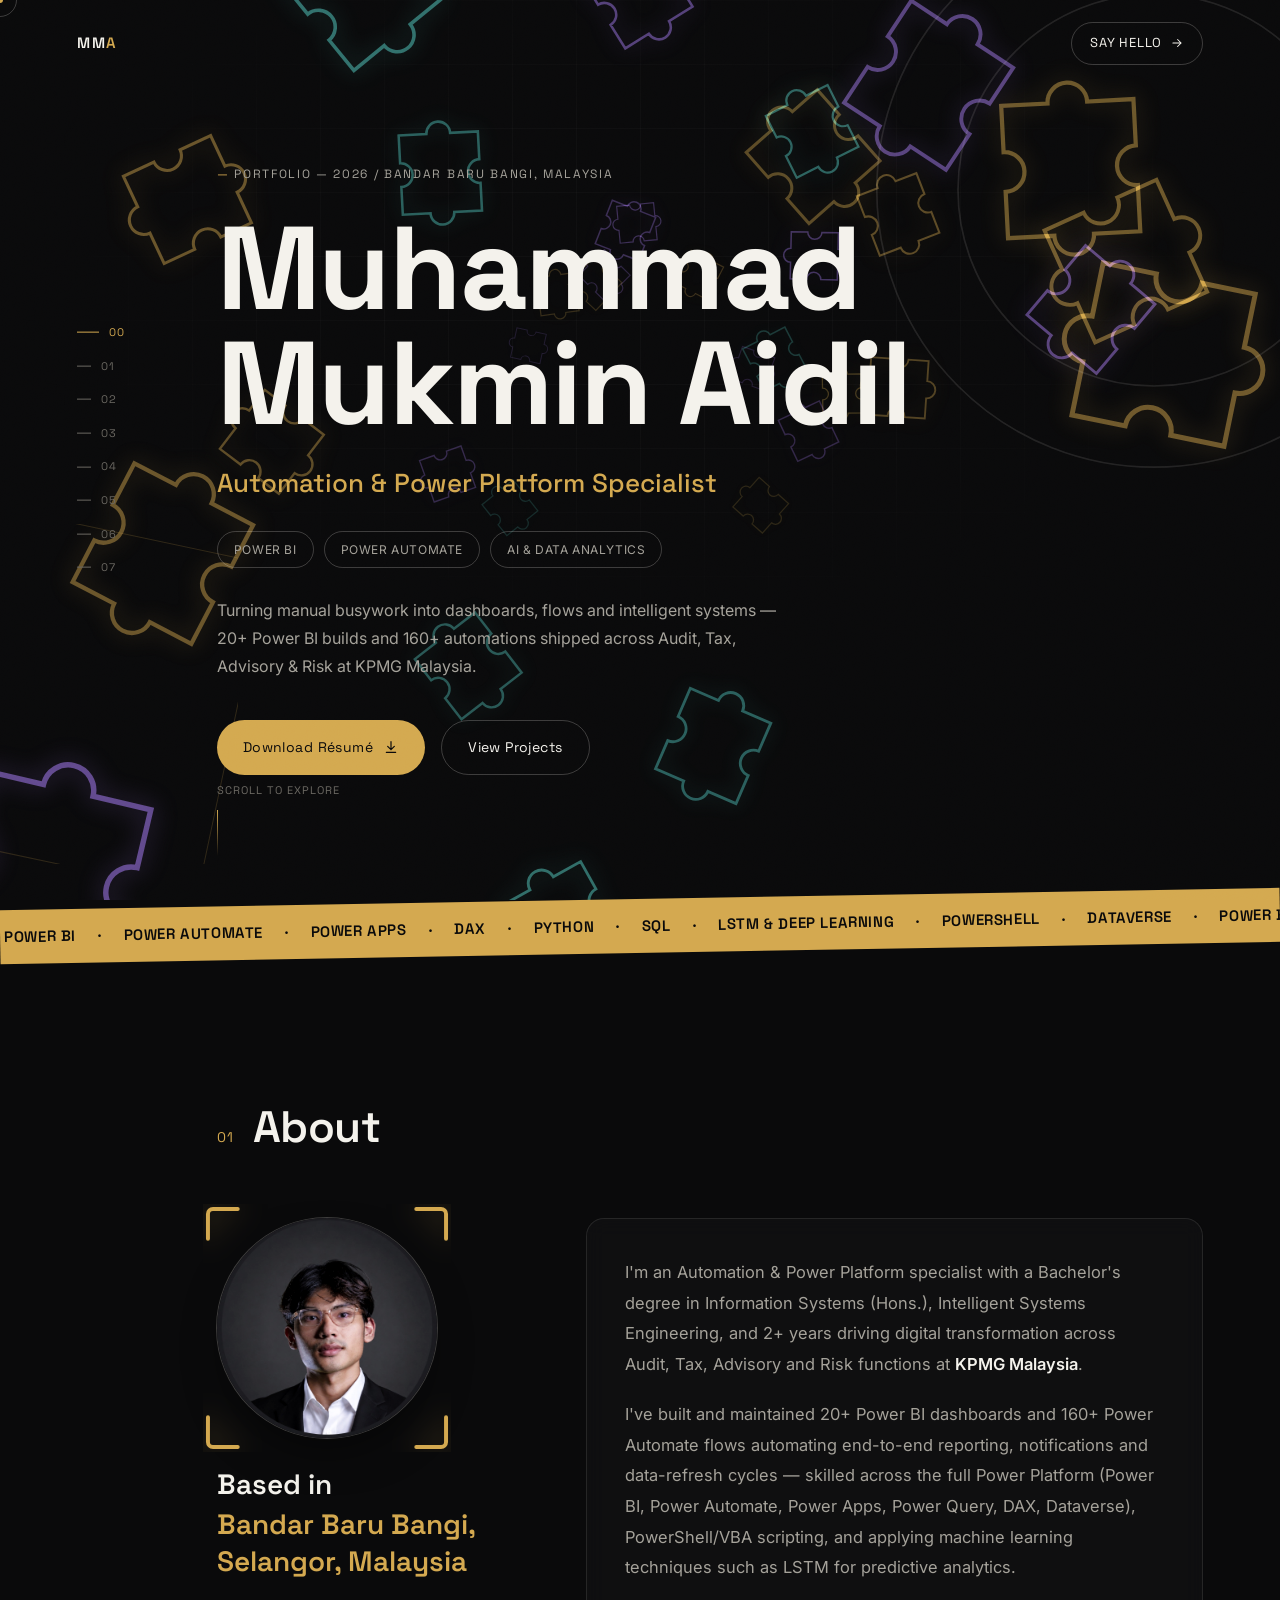
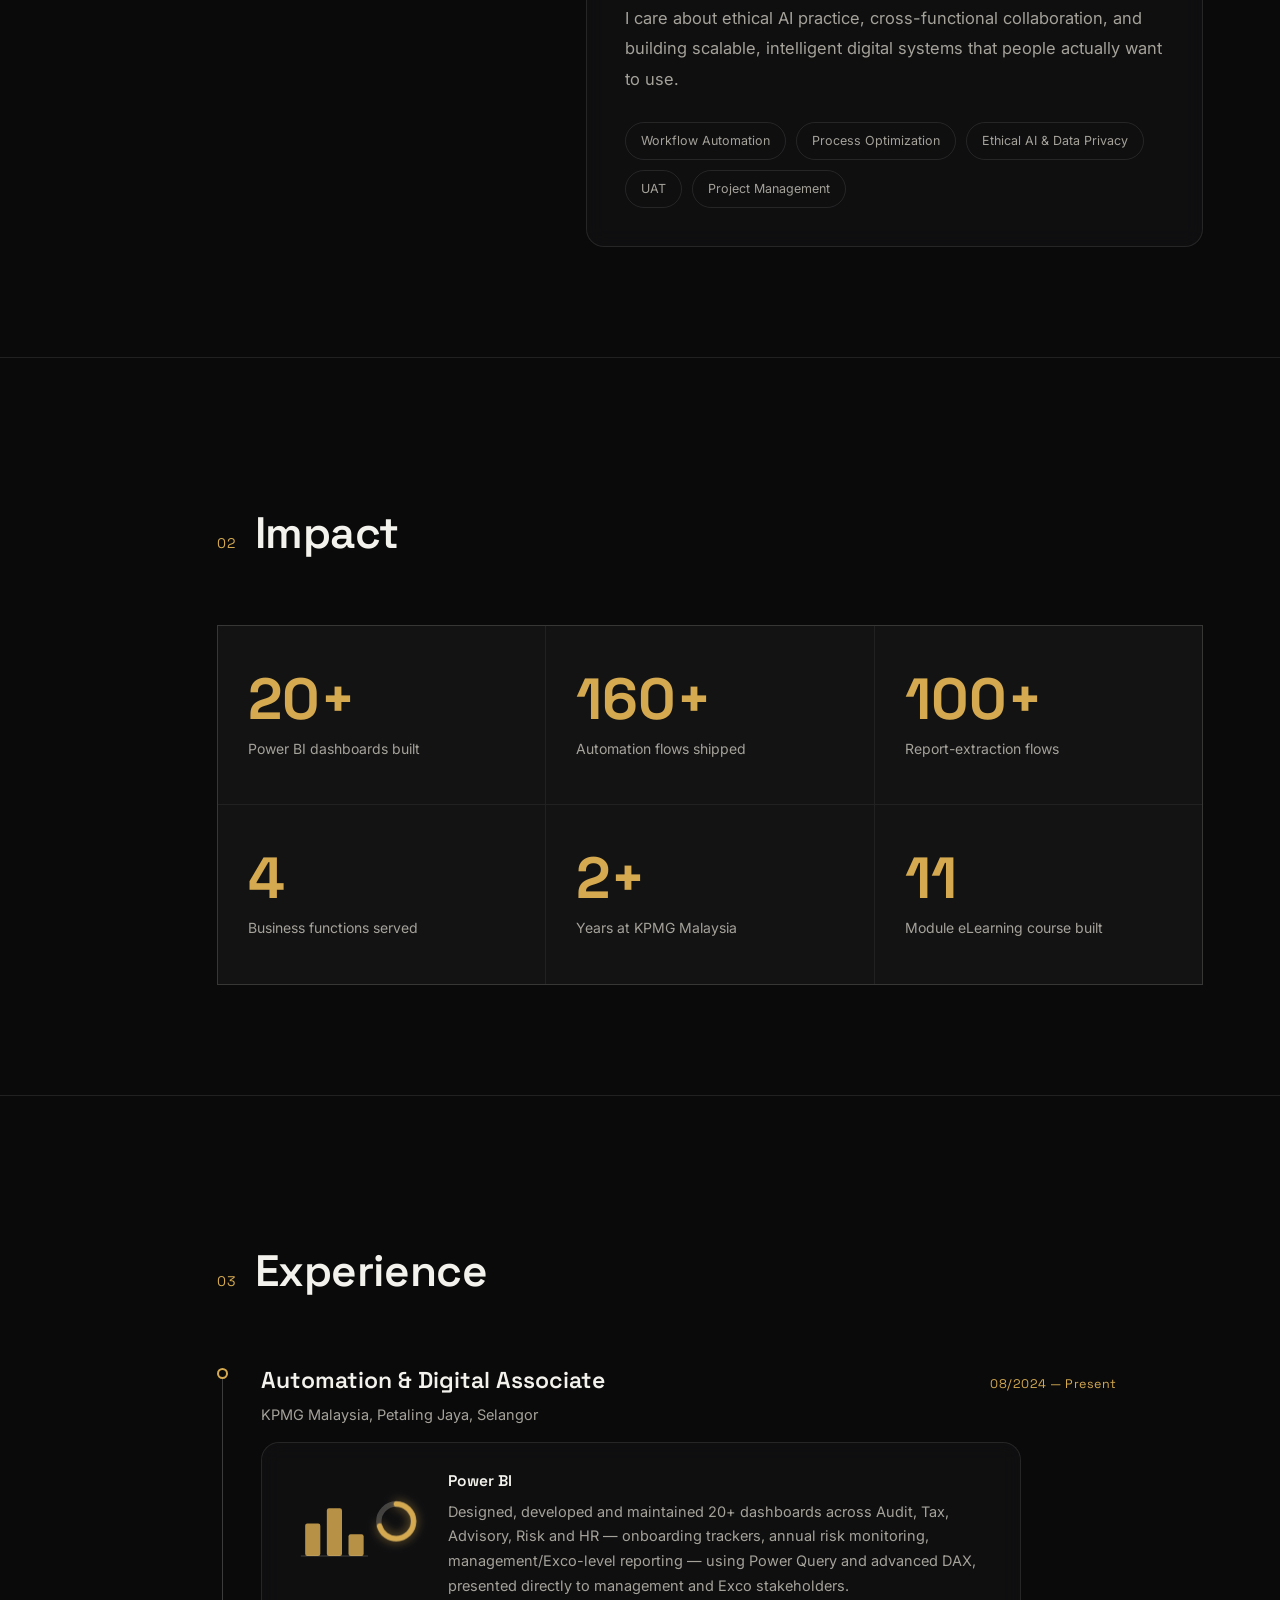
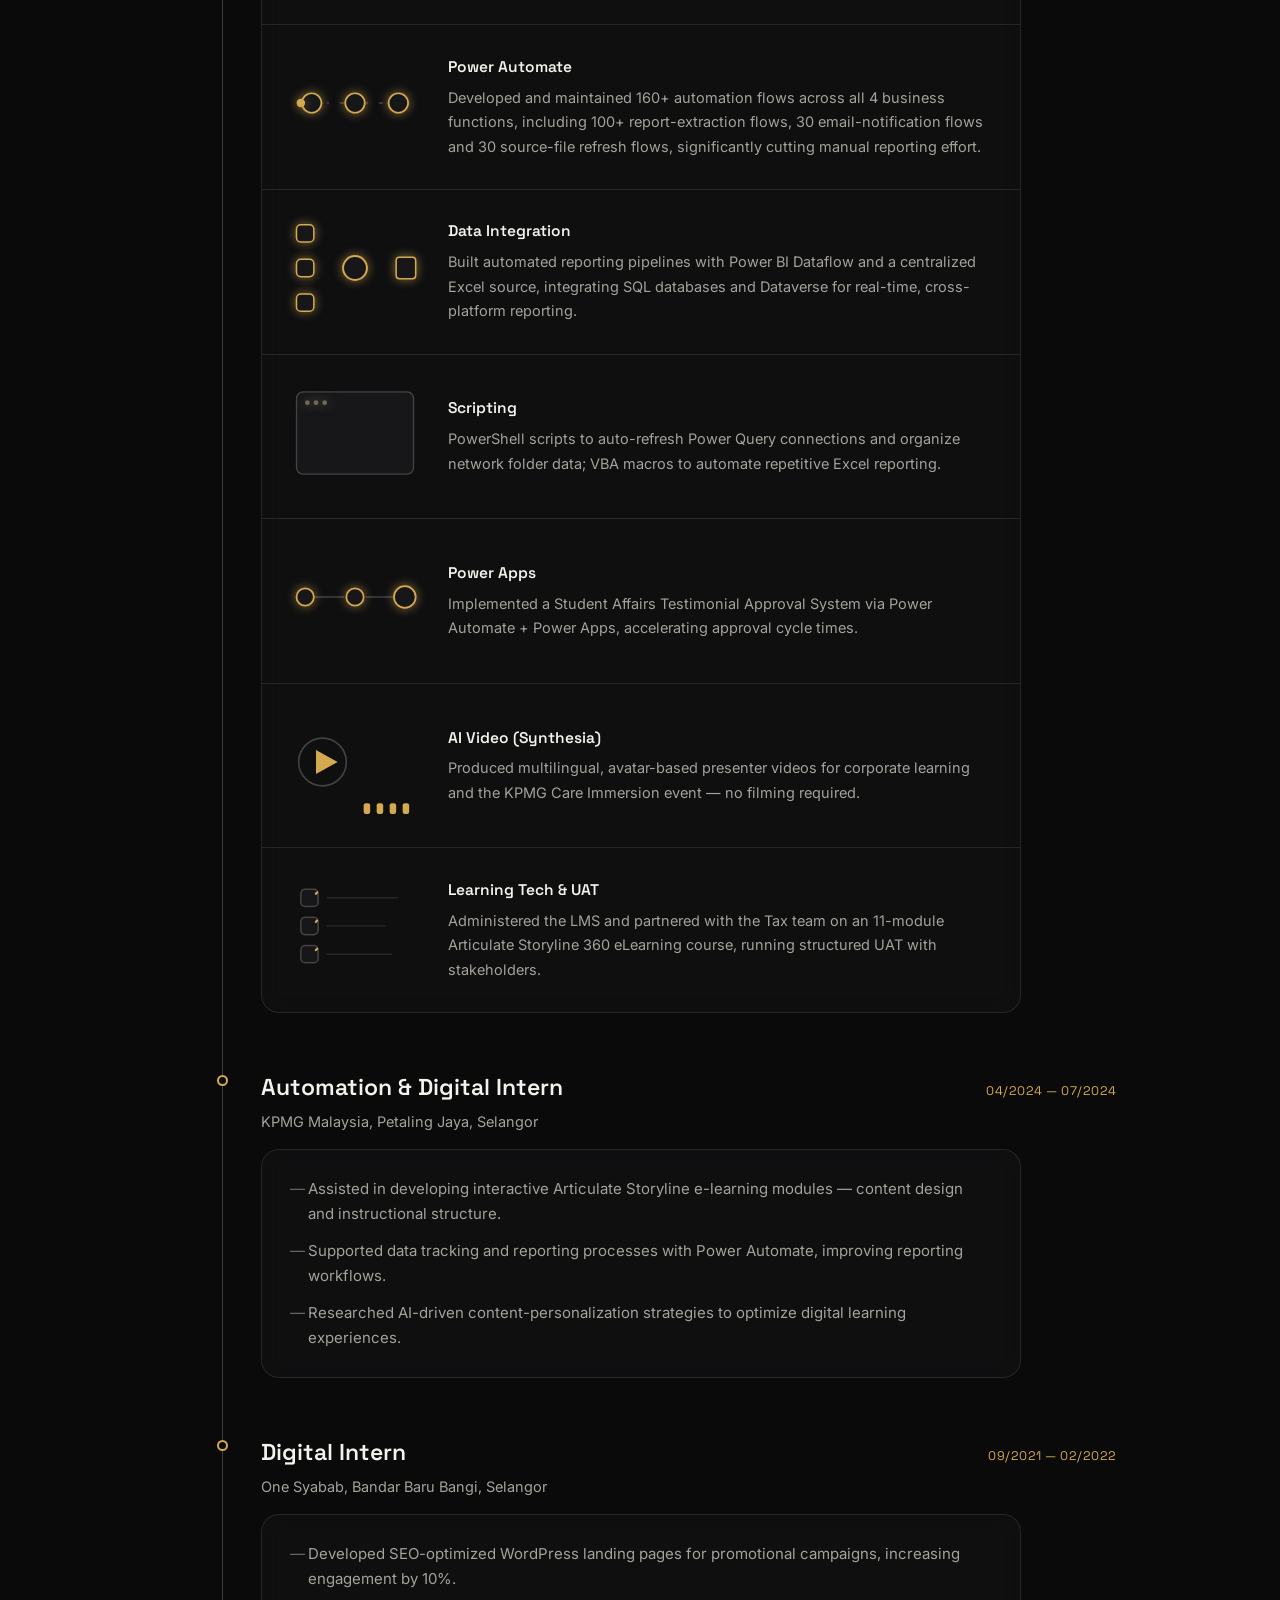
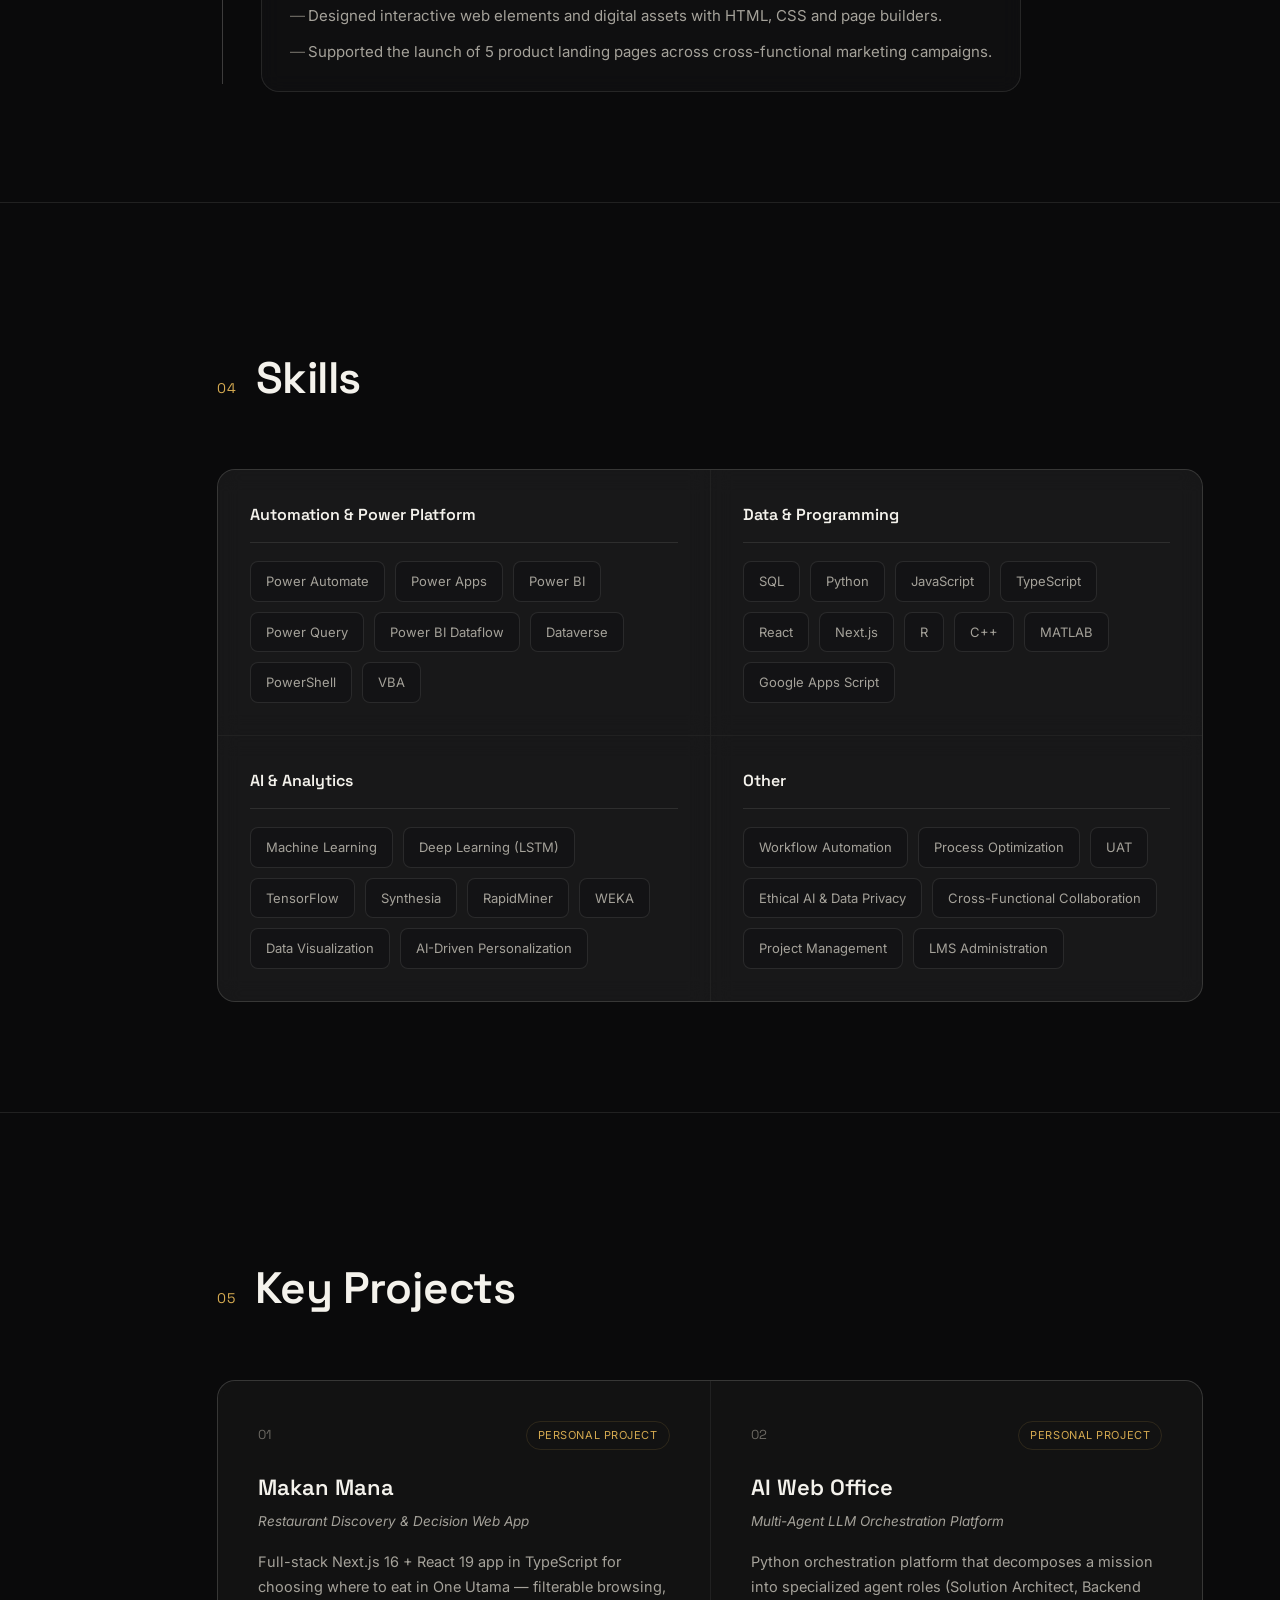
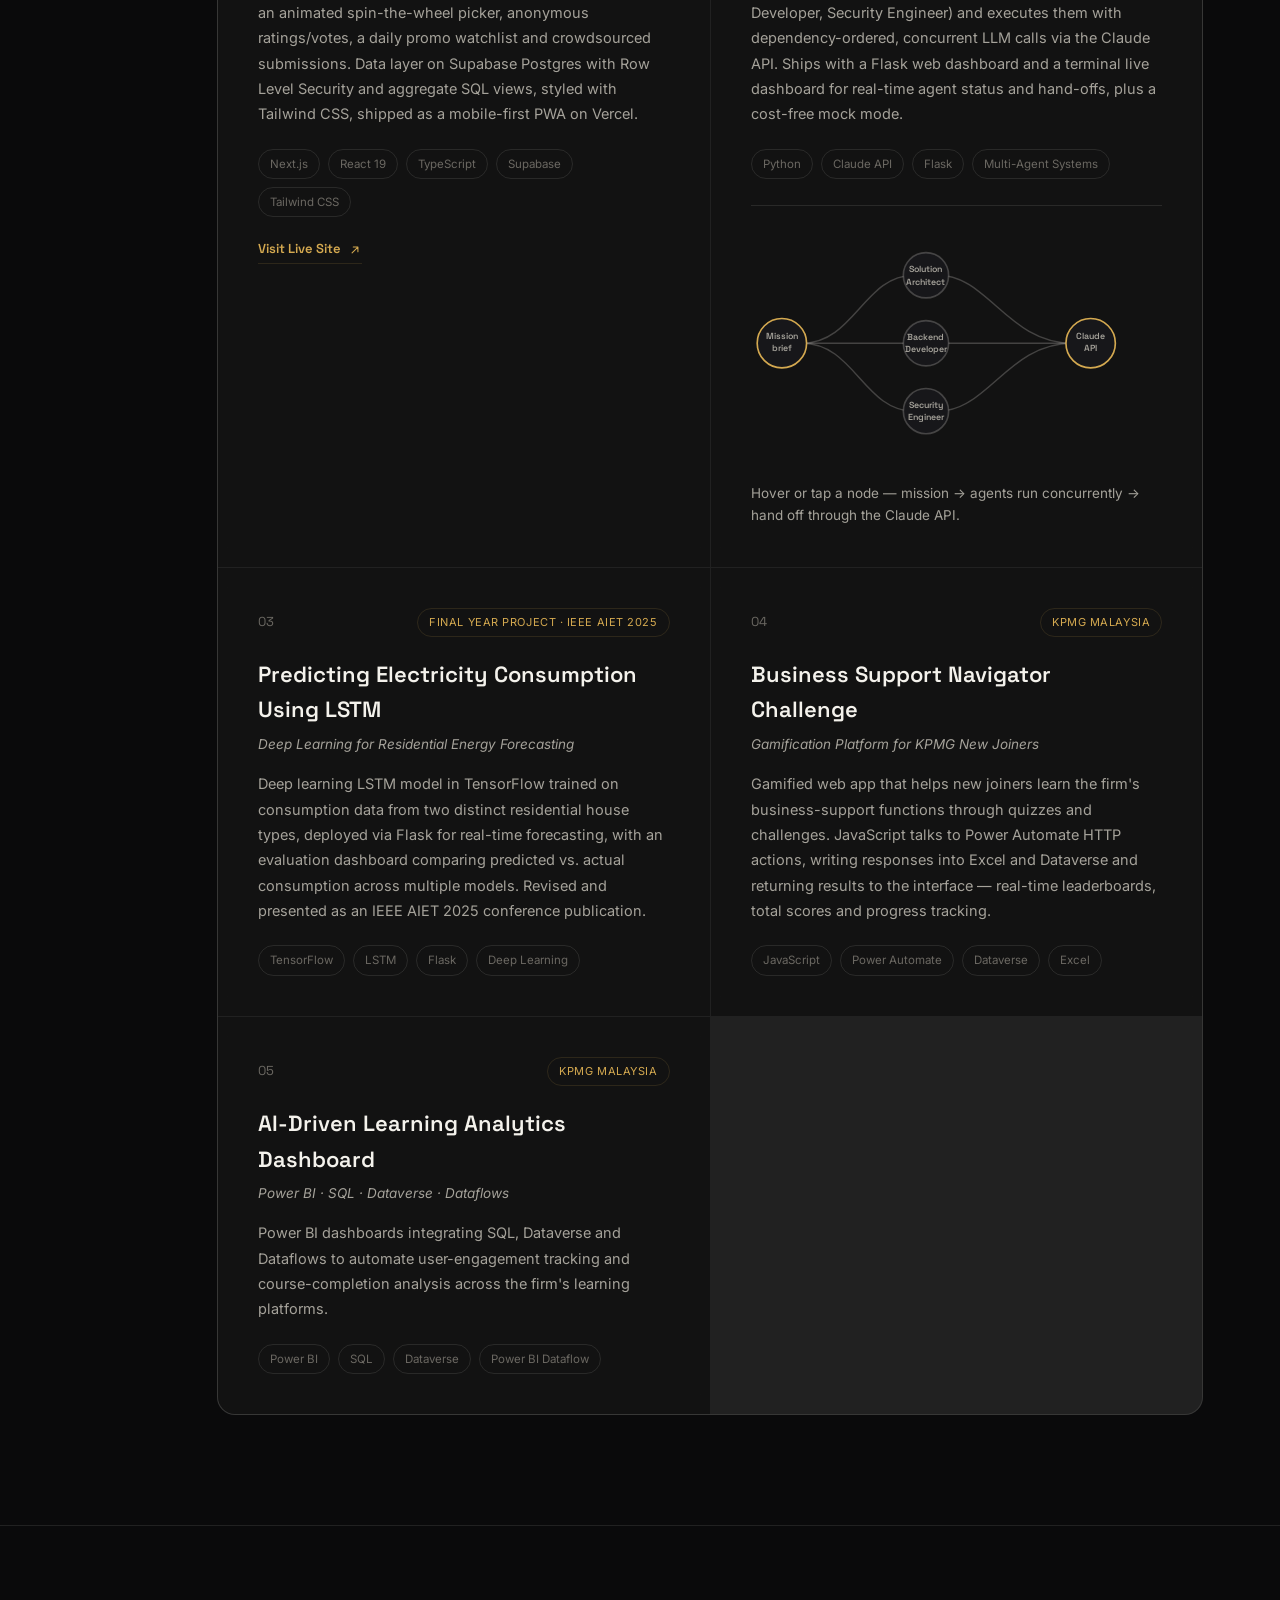
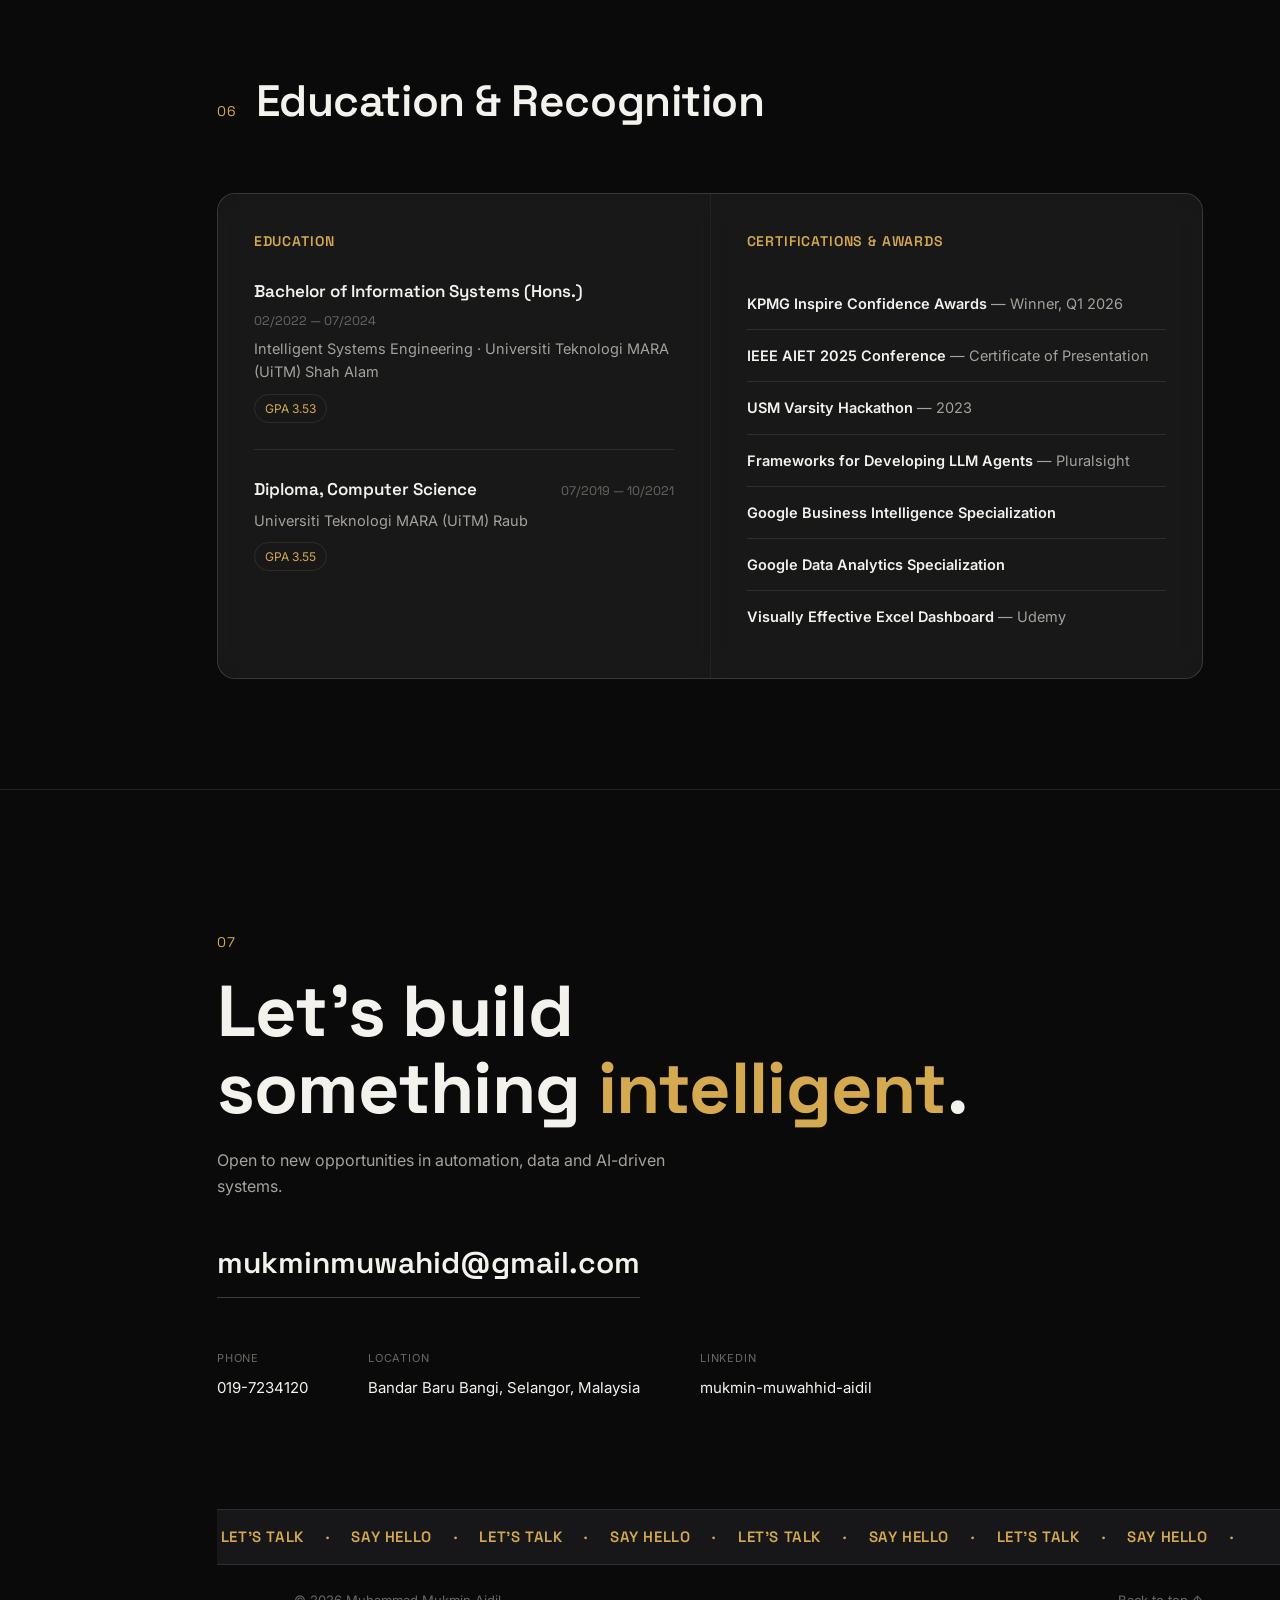
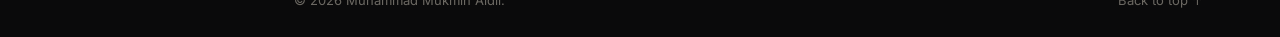
==== commit ac6ec0c4: "Add neon puzzle-space background and interactive experience/project visuals - New scroll-driven canv" ====
--- a/index.html
+++ b/index.html
@@ -23,6 +23,9 @@
 
 <!-- Grain / noise overlay -->
 <div class="grain" aria-hidden="true"></div>
+
+<!-- Neon puzzle-piece space scene (behind everything, drives with scroll) -->
+<canvas id="bgScene" class="bg-scene" aria-hidden="true"></canvas>
 
 <!-- Custom cursor -->
 <div class="cursor-dot" id="cursorDot" aria-hidden="true"></div>
@@ -133,6 +136,15 @@
 
     <div class="about-grid">
       <div class="about-lead reveal">
+        <div class="about-photo">
+          <img src="assets/profile.jpg" alt="Portrait of Muhammad Mukmin Aidil" width="440" height="440">
+          <svg class="about-photo-frame" viewBox="0 0 100 100" aria-hidden="true">
+            <path d="M2,14 V4 a2,2 0 0 1 2,-2 H14" />
+            <path d="M86,2 H96 a2,2 0 0 1 2,2 V14" />
+            <path d="M98,86 V96 a2,2 0 0 1 -2,2 H86" />
+            <path d="M14,98 H4 a2,2 0 0 1 -2,-2 V86" />
+          </svg>
+        </div>
         <p>Based in <strong>Bandar Baru Bangi, Selangor, Malaysia</strong></p>
       </div>
       <div class="about-body reveal">
@@ -202,15 +214,145 @@
             <span class="timeline-date">08/2024 — Present</span>
           </div>
           <p class="timeline-org">KPMG Malaysia, Petaling Jaya, Selangor</p>
-          <ul class="timeline-list">
-            <li><strong>Power BI:</strong> Designed, developed and maintained 20+ dashboards across Audit, Tax, Advisory, Risk and HR — onboarding trackers, annual risk monitoring, management/Exco-level reporting — using Power Query and advanced DAX, presented directly to management and Exco stakeholders.</li>
-            <li><strong>Power Automate:</strong> Developed and maintained 160+ automation flows across all 4 business functions, including 100+ report-extraction flows, 30 email-notification flows and 30 source-file refresh flows, significantly cutting manual reporting effort.</li>
-            <li><strong>Data Integration:</strong> Built automated reporting pipelines with Power BI Dataflow and a centralized Excel source, integrating SQL databases and Dataverse for real-time, cross-platform reporting.</li>
-            <li><strong>Scripting:</strong> PowerShell scripts to auto-refresh Power Query connections and organize network folder data; VBA macros to automate repetitive Excel reporting.</li>
-            <li><strong>Power Apps:</strong> Implemented a Student Affairs Testimonial Approval System via Power Automate + Power Apps, accelerating approval cycle times.</li>
-            <li><strong>AI Video (Synthesia):</strong> Produced multilingual, avatar-based presenter videos for corporate learning and the KPMG Care Immersion event — no filming required.</li>
-            <li><strong>Learning Tech &amp; UAT:</strong> Administered the LMS and partnered with the Tax team on an 11-module Articulate Storyline 360 eLearning course, running structured UAT with stakeholders.</li>
-          </ul>
+
+          <div class="exp-rows">
+
+            <div class="exp-row">
+              <div class="exp-visual" data-viz="powerbi">
+                <svg viewBox="0 0 120 96" aria-hidden="true">
+                  <g class="viz-bars">
+                    <rect class="bar b1" x="14" y="0" width="14" height="0" rx="2"/>
+                    <rect class="bar b2" x="34" y="0" width="14" height="0" rx="2"/>
+                    <rect class="bar b3" x="54" y="0" width="14" height="0" rx="2"/>
+                  </g>
+                  <line class="baseline" x1="10" y1="72" x2="72" y2="72"/>
+                  <circle class="donut" cx="98" cy="40" r="16" fill="none"/>
+                  <circle class="donut-fill" cx="98" cy="40" r="16" fill="none"/>
+                </svg>
+              </div>
+              <div class="exp-copy">
+                <h4>Power BI</h4>
+                <p>Designed, developed and maintained 20+ dashboards across Audit, Tax, Advisory, Risk and HR — onboarding trackers, annual risk monitoring, management/Exco-level reporting — using Power Query and advanced DAX, presented directly to management and Exco stakeholders.</p>
+              </div>
+            </div>
+
+            <div class="exp-row">
+              <div class="exp-visual" data-viz="automate">
+                <svg viewBox="0 0 120 96" aria-hidden="true">
+                  <path class="flow-path" d="M10,48 H36 M46,48 H72 M82,48 H110" />
+                  <circle class="flow-node n1" cx="20" cy="48" r="9"/>
+                  <circle class="flow-node n2" cx="60" cy="48" r="9"/>
+                  <circle class="flow-node n3" cx="100" cy="48" r="9"/>
+                  <circle class="flow-dot" r="3.4"/>
+                </svg>
+              </div>
+              <div class="exp-copy">
+                <h4>Power Automate</h4>
+                <p>Developed and maintained 160+ automation flows across all 4 business functions, including 100+ report-extraction flows, 30 email-notification flows and 30 source-file refresh flows, significantly cutting manual reporting effort.</p>
+              </div>
+            </div>
+
+            <div class="exp-row">
+              <div class="exp-visual" data-viz="integration">
+                <svg viewBox="0 0 120 96" aria-hidden="true">
+                  <path class="int-path p1" d="M18,16 C40,16 42,46 60,46"/>
+                  <path class="int-path p2" d="M18,48 H60"/>
+                  <path class="int-path p3" d="M18,80 C40,80 42,50 60,50"/>
+                  <path class="int-path p4" d="M62,48 H102"/>
+                  <rect class="src-node" x="6" y="8" width="16" height="16" rx="4"/>
+                  <rect class="src-node" x="6" y="40" width="16" height="16" rx="4"/>
+                  <rect class="src-node" x="6" y="72" width="16" height="16" rx="4"/>
+                  <circle class="hub-node" cx="60" cy="48" r="11"/>
+                  <rect class="out-node" x="98" y="38" width="18" height="20" rx="3"/>
+                </svg>
+              </div>
+              <div class="exp-copy">
+                <h4>Data Integration</h4>
+                <p>Built automated reporting pipelines with Power BI Dataflow and a centralized Excel source, integrating SQL databases and Dataverse for real-time, cross-platform reporting.</p>
+              </div>
+            </div>
+
+            <div class="exp-row">
+              <div class="exp-visual" data-viz="scripting">
+                <svg viewBox="0 0 120 96" aria-hidden="true">
+                  <rect class="term-box" x="6" y="10" width="108" height="76" rx="6"/>
+                  <circle class="term-dot" cx="16" cy="20" r="2.2"/>
+                  <circle class="term-dot" cx="24" cy="20" r="2.2"/>
+                  <circle class="term-dot" cx="32" cy="20" r="2.2"/>
+                  <text class="term-line l1" x="14" y="42">PS&gt; Refresh-PowerQuery</text>
+                  <text class="term-line l2" x="14" y="56">Organizing \\network\data</text>
+                  <text class="term-line l3" x="14" y="70">VBA: AutoFormat.Run()</text>
+                  <rect class="term-cursor" x="14" y="74" width="7" height="10"/>
+                </svg>
+              </div>
+              <div class="exp-copy">
+                <h4>Scripting</h4>
+                <p>PowerShell scripts to auto-refresh Power Query connections and organize network folder data; VBA macros to automate repetitive Excel reporting.</p>
+              </div>
+            </div>
+
+            <div class="exp-row">
+              <div class="exp-visual" data-viz="powerapps">
+                <svg viewBox="0 0 120 96" aria-hidden="true">
+                  <path class="app-path" d="M22,48 H50 M70,48 H98"/>
+                  <circle class="app-node" cx="14" cy="48" r="8"/>
+                  <circle class="app-node" cx="60" cy="48" r="8"/>
+                  <circle class="app-node app-final" cx="106" cy="48" r="10"/>
+                  <path class="app-check" d="M100,48 l4,5 l9,-11"/>
+                </svg>
+              </div>
+              <div class="exp-copy">
+                <h4>Power Apps</h4>
+                <p>Implemented a Student Affairs Testimonial Approval System via Power Automate + Power Apps, accelerating approval cycle times.</p>
+              </div>
+            </div>
+
+            <div class="exp-row">
+              <div class="exp-visual" data-viz="video">
+                <svg viewBox="0 0 120 96" aria-hidden="true">
+                  <circle class="play-ring" cx="30" cy="48" r="22"/>
+                  <path class="play-tri" d="M24,37 L44,48 L24,59 Z"/>
+                  <g class="wave-bars">
+                    <rect x="68" y="0" width="6" height="10" rx="2"/>
+                    <rect x="80" y="0" width="6" height="10" rx="2"/>
+                    <rect x="92" y="0" width="6" height="10" rx="2"/>
+                    <rect x="104" y="0" width="6" height="10" rx="2"/>
+                  </g>
+                </svg>
+              </div>
+              <div class="exp-copy">
+                <h4>AI Video (Synthesia)</h4>
+                <p>Produced multilingual, avatar-based presenter videos for corporate learning and the KPMG Care Immersion event — no filming required.</p>
+              </div>
+            </div>
+
+            <div class="exp-row">
+              <div class="exp-visual" data-viz="uat">
+                <svg viewBox="0 0 120 96" aria-hidden="true">
+                  <g class="check-item">
+                    <rect x="10" y="14" width="16" height="16" rx="4"/>
+                    <path class="check-mark" d="M13,22 l4,4 l8,-9"/>
+                    <line x1="34" y1="22" x2="100" y2="22"/>
+                  </g>
+                  <g class="check-item i2">
+                    <rect x="10" y="40" width="16" height="16" rx="4"/>
+                    <path class="check-mark" d="M13,48 l4,4 l8,-9"/>
+                    <line x1="34" y1="48" x2="88" y2="48"/>
+                  </g>
+                  <g class="check-item i3">
+                    <rect x="10" y="66" width="16" height="16" rx="4"/>
+                    <path class="check-mark" d="M13,74 l4,4 l8,-9"/>
+                    <line x1="34" y1="74" x2="94" y2="74"/>
+                  </g>
+                </svg>
+              </div>
+              <div class="exp-copy">
+                <h4>Learning Tech &amp; UAT</h4>
+                <p>Administered the LMS and partnered with the Tax team on an 11-module Articulate Storyline 360 eLearning course, running structured UAT with stakeholders.</p>
+              </div>
+            </div>
+
+          </div>
         </div>
       </article>
 
@@ -308,6 +450,10 @@
         <div class="project-stack">
           <span>Next.js</span><span>React 19</span><span>TypeScript</span><span>Supabase</span><span>Tailwind CSS</span>
         </div>
+        <a class="project-live" href="https://makan-mana-ten.vercel.app/" target="_blank" rel="noopener">
+          Visit Live Site
+          <svg viewBox="0 0 24 24" fill="none"><path d="M7 17L17 7M17 7H9M17 7V15" stroke="currentColor" stroke-width="1.8" stroke-linecap="round" stroke-linejoin="round"/></svg>
+        </a>
       </article>
 
       <article class="project-card reveal">
@@ -320,6 +466,55 @@
         <p>Python orchestration platform that decomposes a mission into specialized agent roles (Solution Architect, Backend Developer, Security Engineer) and executes them with dependency-ordered, concurrent LLM calls via the Claude API. Ships with a Flask web dashboard and a terminal live dashboard for real-time agent status and hand-offs, plus a cost-free mock mode.</p>
         <div class="project-stack">
           <span>Python</span><span>Claude API</span><span>Flask</span><span>Multi-Agent Systems</span>
+        </div>
+
+        <div class="orchestration" id="orchestration">
+          <svg viewBox="0 0 400 220" class="orch-svg" aria-hidden="true">
+            <path class="orch-link" data-for="architect" d="M50,110 C100,110 110,44 158,44"/>
+            <path class="orch-link" data-for="backend"   d="M50,110 H158"/>
+            <path class="orch-link" data-for="security"  d="M50,110 C100,110 110,176 158,176"/>
+            <path class="orch-link" data-for="architect" d="M182,44 C230,44 250,110 312,110"/>
+            <path class="orch-link" data-for="backend"   d="M182,110 H312"/>
+            <path class="orch-link" data-for="security"  d="M182,176 C230,176 250,110 312,110"/>
+
+            <circle class="orch-dot" data-for="architect" r="3" style="offset-path:path('M50,110 C100,110 110,44 158,44 L182,44 C230,44 250,110 312,110')"/>
+            <circle class="orch-dot" data-for="backend" r="3" style="offset-path:path('M50,110 H158 L182,110 H312')"/>
+            <circle class="orch-dot" data-for="security" r="3" style="offset-path:path('M50,110 C100,110 110,176 158,176 L182,176 C230,176 250,110 312,110')"/>
+
+            <g class="orch-node orch-mission" data-role="mission" tabindex="0"
+               data-desc="Mission — a natural-language goal handed to the orchestrator, decomposed into an execution plan.">
+              <circle cx="30" cy="110" r="24"/>
+              <text x="30" y="106">Mission</text>
+              <text x="30" y="118">brief</text>
+            </g>
+
+            <g class="orch-node" data-role="architect" tabindex="0"
+               data-desc="Solution Architect — designs the system approach and breaks the mission into dependency-ordered tasks for the other agents.">
+              <circle cx="170" cy="44" r="22"/>
+              <text x="170" y="41">Solution</text>
+              <text x="170" y="53">Architect</text>
+            </g>
+            <g class="orch-node" data-role="backend" tabindex="0"
+               data-desc="Backend Developer — implements the planned tasks concurrently, streaming code and status back to the live dashboard.">
+              <circle cx="170" cy="110" r="22"/>
+              <text x="170" y="107">Backend</text>
+              <text x="170" y="119">Developer</text>
+            </g>
+            <g class="orch-node" data-role="security" tabindex="0"
+               data-desc="Security Engineer — reviews output for vulnerabilities and hands off fixes in parallel with the other agents.">
+              <circle cx="170" cy="176" r="22"/>
+              <text x="170" y="173">Security</text>
+              <text x="170" y="185">Engineer</text>
+            </g>
+
+            <g class="orch-node orch-api" data-role="api" tabindex="0"
+               data-desc="Claude API — every agent calls out concurrently through the same API, with hand-offs merged back into one result.">
+              <circle cx="330" cy="110" r="24"/>
+              <text x="330" y="106">Claude</text>
+              <text x="330" y="118">API</text>
+            </g>
+          </svg>
+          <p class="orch-caption" id="orchCaption" data-default="Hover or tap a node — mission → agents run concurrently → hand off through the Claude API.">Hover or tap a node — mission → agents run concurrently → hand off through the Claude API.</p>
         </div>
       </article>
 
@@ -451,6 +646,7 @@
   </div>
 </footer>
 
+<script src="js/bg-scene.js"></script>
 <script src="js/main.js"></script>
 </body>
 </html>
--- a/css/style.css
+++ b/css/style.css
@@ -64,6 +64,17 @@
   position:fixed; inset:0; z-index:50; pointer-events:none;
   opacity:.035; mix-blend-mode:overlay;
   background-image:url("data:image/svg+xml,%3Csvg xmlns='http://www.w3.org/2000/svg' width='120' height='120'%3E%3Cfilter id='n'%3E%3CfeTurbulence type='fractalNoise' baseFrequency='0.9' numOctaves='2' stitchTiles='stitch'/%3E%3C/filter%3E%3Crect width='100%25' height='100%25' filter='url(%23n)'/%3E%3C/svg%3E");
+}
+
+/* ---------- Neon puzzle-piece space background ---------- */
+.bg-scene{
+  position:fixed; inset:0; z-index:1;
+  pointer-events:none;
+}
+main, .site-footer{ position:relative; z-index:2; }
+
+@media (prefers-reduced-motion: reduce){
+  .bg-scene{ opacity:.6; }
 }
 
 /* ---------- Custom cursor (desktop only) ---------- */
@@ -318,12 +329,17 @@
 .about-grid{
   display:grid; grid-template-columns:0.8fr 1.6fr; gap:60px;
 }
+.about-lead{ position:sticky; top:140px; align-self:start; }
 .about-lead p{
   font-family:var(--font-display); font-weight:600;
   font-size:clamp(20px,2.4vw,28px); line-height:1.3;
-  position:sticky; top:140px;
 }
 .about-lead strong{ color:var(--accent); font-weight:600; display:block; margin-top:4px; }
+.about-body{
+  background:rgba(19,19,21,.6); backdrop-filter:blur(10px); -webkit-backdrop-filter:blur(10px);
+  border:1px solid var(--line); border-radius:18px;
+  padding:clamp(24px,3vw,40px);
+}
 .about-body p{ color:var(--fg-dim); font-size:16.5px; line-height:1.85; margin-bottom:20px; max-width:640px; }
 .about-body strong{ color:var(--fg); font-weight:600; }
 .about-tags{ display:flex; flex-wrap:wrap; gap:10px; margin-top:28px; }
@@ -331,9 +347,37 @@
   font-size:12.5px; padding:8px 15px; border-radius:30px; border:1px solid var(--line);
   color:var(--fg-dim);
 }
+
+/* ---------- About photo ---------- */
+.about-photo{
+  position:relative; width:min(220px, 60vw); aspect-ratio:1/1; margin-bottom:28px;
+}
+.about-photo img{
+  width:100%; height:100%; object-fit:cover; border-radius:50%;
+  filter:saturate(0.92) contrast(1.03);
+  box-shadow:0 0 0 1px var(--line-strong), 0 20px 50px -20px rgba(0,0,0,.7);
+}
+.about-photo-frame{
+  position:absolute; inset:-14px; width:calc(100% + 28px); height:calc(100% + 28px);
+  color:var(--accent); pointer-events:none;
+}
+.about-photo-frame path{
+  fill:none; stroke:currentColor; stroke-width:1.6; stroke-linecap:round;
+  filter:drop-shadow(0 0 6px rgba(212,169,80,.55));
+}
+.about-photo.img-error img{ display:none; }
+.about-photo.img-error::after{
+  content:'MMA'; position:absolute; inset:0; border-radius:50%;
+  display:flex; align-items:center; justify-content:center;
+  background:var(--bg-alt-2); box-shadow:0 0 0 1px var(--line-strong);
+  font-family:var(--font-display); font-weight:600; letter-spacing:.08em; color:var(--accent);
+  font-size:15px;
+}
+
 @media (max-width:900px){
-  .about-grid{ grid-template-columns:1fr; gap:24px; }
-  .about-lead p{ position:static; }
+  .about-grid{ grid-template-columns:1fr; gap:28px; }
+  .about-lead{ position:static; }
+  .about-photo{ width:150px; }
 }
 
 /* ============================================
@@ -344,7 +388,8 @@
   background:var(--line); border:1px solid var(--line);
 }
 .stat{
-  background:var(--bg); padding:44px 30px;
+  background:rgba(10,10,11,.55); backdrop-filter:blur(8px); -webkit-backdrop-filter:blur(8px);
+  padding:44px 30px;
   display:flex; flex-direction:column; gap:10px;
   transition:background .3s;
 }
@@ -380,17 +425,156 @@
   font-family:var(--font-display); font-size:12.5px; color:var(--accent); letter-spacing:.04em; white-space:nowrap;
 }
 .timeline-org{ color:var(--fg-dim); font-size:14.5px; margin-top:4px; margin-bottom:16px; }
-.timeline-list{ display:flex; flex-direction:column; gap:11px; max-width:760px; }
+.timeline-list{
+  display:flex; flex-direction:column; gap:11px; max-width:760px;
+  background:rgba(19,19,21,.6); backdrop-filter:blur(10px); -webkit-backdrop-filter:blur(10px);
+  border:1px solid var(--line); border-radius:18px;
+  padding:26px 28px;
+}
 .timeline-list li{
   color:var(--fg-dim); font-size:15px; line-height:1.7; padding-left:18px; position:relative;
 }
 .timeline-list li::before{ content:'—'; position:absolute; left:0; color:var(--fg-faint); }
 .timeline-list strong{ color:var(--fg); font-weight:600; }
 
+/* ---------- Interactive experience rows (Associate role) ---------- */
+.exp-rows{
+  display:flex; flex-direction:column; max-width:760px;
+  background:rgba(19,19,21,.6); backdrop-filter:blur(10px); -webkit-backdrop-filter:blur(10px);
+  border:1px solid var(--line); border-radius:18px; overflow:hidden;
+}
+.exp-row{
+  display:grid; grid-template-columns:130px 1fr; align-items:center; gap:28px;
+  padding:26px 28px; border-bottom:1px solid var(--line);
+  transition:background .3s;
+}
+.exp-row:last-child{ border-bottom:none; }
+.exp-row:hover, .exp-row.in-view{ background:rgba(212,169,80,.05); }
+.exp-visual{ width:100%; }
+.exp-visual svg{ width:100%; height:auto; overflow:visible; }
+.exp-copy h4{
+  font-family:var(--font-display); font-weight:600; font-size:15.5px; color:var(--fg); margin-bottom:6px;
+}
+.exp-copy p{ color:var(--fg-dim); font-size:14.5px; line-height:1.7; }
+
+/* shared viz vocabulary */
+.exp-visual svg{ color:var(--accent); }
+.exp-visual [class*="node"], .exp-visual [class*="dot"], .exp-visual .donut-fill{ filter:drop-shadow(0 0 5px rgba(212,169,80,.6)); }
+.exp-visual line, .exp-visual path, .exp-visual rect, .exp-visual circle{ stroke:currentColor; }
+
+/* -- 1. Power BI -- */
+.exp-visual[data-viz="powerbi"] .bar{ fill:currentColor; stroke:none; opacity:.85; transform-origin:bottom; }
+.exp-row:hover .exp-visual[data-viz="powerbi"] .b1, .exp-row.in-view .exp-visual[data-viz="powerbi"] .b1{ animation:pbiBar 1.6s ease-in-out infinite; }
+.exp-row:hover .exp-visual[data-viz="powerbi"] .b2, .exp-row.in-view .exp-visual[data-viz="powerbi"] .b2{ animation:pbiBar 1.6s ease-in-out infinite .18s; }
+.exp-row:hover .exp-visual[data-viz="powerbi"] .b3, .exp-row.in-view .exp-visual[data-viz="powerbi"] .b3{ animation:pbiBar 1.6s ease-in-out infinite .36s; }
+.exp-visual[data-viz="powerbi"] .b1{ height:30px; y:42; }
+.exp-visual[data-viz="powerbi"] .b2{ height:44px; y:28; }
+.exp-visual[data-viz="powerbi"] .b3{ height:20px; y:52; }
+@keyframes pbiBar{ 0%,100%{ transform:scaleY(1); } 50%{ transform:scaleY(.55); } }
+.exp-visual[data-viz="powerbi"] .baseline{ stroke:var(--line-strong); stroke-width:1; }
+.exp-visual[data-viz="powerbi"] .donut{ stroke:var(--line-strong); stroke-width:5; }
+.exp-visual[data-viz="powerbi"] .donut-fill{
+  stroke-width:5; stroke-linecap:round;
+  stroke-dasharray:100.5; stroke-dashoffset:30;
+  transform:rotate(-90deg); transform-origin:98px 40px;
+}
+.exp-row:hover .exp-visual[data-viz="powerbi"] .donut-fill, .exp-row.in-view .exp-visual[data-viz="powerbi"] .donut-fill{ animation:pbiDonut 2.4s ease-in-out infinite; }
+@keyframes pbiDonut{ 0%,100%{ stroke-dashoffset:30; } 50%{ stroke-dashoffset:70; } }
+
+/* -- 2. Power Automate -- */
+.exp-visual[data-viz="automate"] .flow-path{ stroke:var(--line-strong); stroke-width:1.5; fill:none; stroke-dasharray:4 4; }
+.exp-visual[data-viz="automate"] .flow-node{ fill:var(--bg-alt-2); stroke-width:1.6; }
+.exp-visual[data-viz="automate"] .flow-dot{ fill:currentColor; offset-path:path('M10,48 H110'); offset-distance:0%; }
+.exp-row:hover .exp-visual[data-viz="automate"] .flow-dot, .exp-row.in-view .exp-visual[data-viz="automate"] .flow-dot{ animation:autoDot 2.2s linear infinite; }
+.exp-row:hover .exp-visual[data-viz="automate"] .n1, .exp-row.in-view .exp-visual[data-viz="automate"] .n1{ animation:autoPulse 2.2s ease infinite; }
+.exp-row:hover .exp-visual[data-viz="automate"] .n2, .exp-row.in-view .exp-visual[data-viz="automate"] .n2{ animation:autoPulse 2.2s ease infinite .7s; }
+.exp-row:hover .exp-visual[data-viz="automate"] .n3, .exp-row.in-view .exp-visual[data-viz="automate"] .n3{ animation:autoPulse 2.2s ease infinite 1.4s; }
+@keyframes autoDot{ 0%{ offset-distance:0%; opacity:0; } 8%{ opacity:1; } 92%{ opacity:1; } 100%{ offset-distance:100%; opacity:0; } }
+@keyframes autoPulse{ 0%,100%{ stroke:currentColor; } 50%{ stroke:var(--fg); } }
+
+/* -- 3. Data Integration -- */
+.exp-visual[data-viz="integration"] .src-node{ fill:var(--bg-alt-2); stroke-width:1.4; }
+.exp-visual[data-viz="integration"] .hub-node{ fill:var(--bg-alt-2); stroke-width:1.8; }
+.exp-visual[data-viz="integration"] .out-node{ fill:var(--bg-alt-2); stroke-width:1.4; }
+.exp-visual[data-viz="integration"] .int-path{ fill:none; stroke:var(--line-strong); stroke-width:1.4; stroke-dasharray:60; stroke-dashoffset:60; }
+.exp-row:hover .exp-visual[data-viz="integration"] .p1, .exp-row.in-view .exp-visual[data-viz="integration"] .p1{ animation:intFlow 1.8s ease forwards; }
+.exp-row:hover .exp-visual[data-viz="integration"] .p2, .exp-row.in-view .exp-visual[data-viz="integration"] .p2{ animation:intFlow 1.8s ease forwards .15s; }
+.exp-row:hover .exp-visual[data-viz="integration"] .p3, .exp-row.in-view .exp-visual[data-viz="integration"] .p3{ animation:intFlow 1.8s ease forwards .3s; }
+.exp-row:hover .exp-visual[data-viz="integration"] .p4, .exp-row.in-view .exp-visual[data-viz="integration"] .p4{ animation:intFlow 1.8s ease forwards .55s; }
+@keyframes intFlow{ to{ stroke-dashoffset:0; stroke:currentColor; } }
+.exp-row:hover .exp-visual[data-viz="integration"] .hub-node, .exp-row.in-view .exp-visual[data-viz="integration"] .hub-node{ animation:intPulse 1.8s ease infinite .7s; }
+@keyframes intPulse{ 0%,100%{ transform:scale(1); } 50%{ transform:scale(1.15); } }
+
+/* -- 4. Scripting -- */
+.exp-visual[data-viz="scripting"] .term-box{ fill:var(--bg-alt-2); stroke:var(--line-strong); stroke-width:1.2; }
+.exp-visual[data-viz="scripting"] .term-dot{ fill:var(--fg-faint); stroke:none; }
+.exp-visual[data-viz="scripting"] .term-line{
+  font-family:'Space Grotesk',monospace; font-size:8.4px; fill:var(--fg-dim); stroke:none;
+  opacity:0;
+}
+.exp-visual[data-viz="scripting"] .term-cursor{ fill:currentColor; stroke:none; opacity:0; }
+.exp-row:hover .exp-visual[data-viz="scripting"] .l1, .exp-row.in-view .exp-visual[data-viz="scripting"] .l1{ animation:termLine .3s ease forwards .1s; }
+.exp-row:hover .exp-visual[data-viz="scripting"] .l2, .exp-row.in-view .exp-visual[data-viz="scripting"] .l2{ animation:termLine .3s ease forwards .5s; }
+.exp-row:hover .exp-visual[data-viz="scripting"] .l3, .exp-row.in-view .exp-visual[data-viz="scripting"] .l3{ animation:termLine .3s ease forwards .9s; }
+.exp-row:hover .exp-visual[data-viz="scripting"] .term-cursor, .exp-row.in-view .exp-visual[data-viz="scripting"] .term-cursor{ animation:termBlink 1s step-end infinite 1.2s; }
+@keyframes termLine{ to{ opacity:1; } }
+@keyframes termBlink{ 0%,100%{ opacity:0; } 50%{ opacity:1; } }
+
+/* -- 5. Power Apps -- */
+.exp-visual[data-viz="powerapps"] .app-path{ stroke:var(--line-strong); stroke-width:1.5; }
+.exp-visual[data-viz="powerapps"] .app-node{ fill:var(--bg-alt-2); stroke-width:1.6; }
+.exp-visual[data-viz="powerapps"] .app-final{ fill:var(--bg-alt-2); }
+.exp-visual[data-viz="powerapps"] .app-check{
+  fill:none; stroke-width:2; stroke-linecap:round; stroke-linejoin:round;
+  stroke-dasharray:20; stroke-dashoffset:20; opacity:0;
+}
+.exp-row:hover .exp-visual[data-viz="powerapps"] .app-node:nth-of-type(1), .exp-row.in-view .exp-visual[data-viz="powerapps"] .app-node:nth-of-type(1){ animation:appHop 1.8s ease infinite; }
+.exp-row:hover .exp-visual[data-viz="powerapps"] .app-node:nth-of-type(2), .exp-row.in-view .exp-visual[data-viz="powerapps"] .app-node:nth-of-type(2){ animation:appHop 1.8s ease infinite .3s; }
+.exp-row:hover .exp-visual[data-viz="powerapps"] .app-check, .exp-row.in-view .exp-visual[data-viz="powerapps"] .app-check{ animation:appCheck 1.8s ease infinite .6s; }
+@keyframes appHop{ 0%,100%{ opacity:.55; } 50%{ opacity:1; } }
+@keyframes appCheck{ 0%,40%{ opacity:0; stroke-dashoffset:20; } 60%{ opacity:1; } 100%{ opacity:1; stroke-dashoffset:0; } }
+
+/* -- 6. AI Video -- */
+.exp-visual[data-viz="video"] .play-ring{ fill:none; stroke:var(--line-strong); stroke-width:1.6; }
+.exp-visual[data-viz="video"] .play-tri{ fill:currentColor; stroke:none; }
+.exp-visual[data-viz="video"] .wave-bars rect{ fill:currentColor; stroke:none; transform-origin:bottom; }
+.exp-row:hover .exp-visual[data-viz="video"] .play-ring, .exp-row.in-view .exp-visual[data-viz="video"] .play-ring{ animation:videoPulse 1.6s ease infinite; }
+.exp-visual[data-viz="video"] .wave-bars rect:nth-child(1){ transform:translateY(86px); }
+.exp-visual[data-viz="video"] .wave-bars rect:nth-child(2){ transform:translateY(86px); }
+.exp-visual[data-viz="video"] .wave-bars rect:nth-child(3){ transform:translateY(86px); }
+.exp-visual[data-viz="video"] .wave-bars rect:nth-child(4){ transform:translateY(86px); }
+.exp-row:hover .exp-visual[data-viz="video"] .wave-bars rect:nth-child(1), .exp-row.in-view .exp-visual[data-viz="video"] .wave-bars rect:nth-child(1){ animation:waveBar 1s ease-in-out infinite; }
+.exp-row:hover .exp-visual[data-viz="video"] .wave-bars rect:nth-child(2), .exp-row.in-view .exp-visual[data-viz="video"] .wave-bars rect:nth-child(2){ animation:waveBar 1s ease-in-out infinite .15s; }
+.exp-row:hover .exp-visual[data-viz="video"] .wave-bars rect:nth-child(3), .exp-row.in-view .exp-visual[data-viz="video"] .wave-bars rect:nth-child(3){ animation:waveBar 1s ease-in-out infinite .3s; }
+.exp-row:hover .exp-visual[data-viz="video"] .wave-bars rect:nth-child(4), .exp-row.in-view .exp-visual[data-viz="video"] .wave-bars rect:nth-child(4){ animation:waveBar 1s ease-in-out infinite .45s; }
+@keyframes videoPulse{ 0%,100%{ stroke:var(--line-strong); } 50%{ stroke:currentColor; } }
+@keyframes waveBar{ 0%,100%{ transform:translateY(86px) scaleY(1); } 50%{ transform:translateY(86px) scaleY(3.6); } }
+
+/* -- 7. Learning Tech & UAT -- */
+.exp-visual[data-viz="uat"] .check-item rect{ fill:var(--bg-alt-2); stroke:var(--line-strong); stroke-width:1.4; }
+.exp-visual[data-viz="uat"] .check-item line{ stroke:var(--line); stroke-width:1.4; }
+.exp-visual[data-viz="uat"] .check-mark{
+  fill:none; stroke-width:2; stroke-linecap:round; stroke-linejoin:round;
+  stroke-dasharray:16; stroke-dashoffset:16;
+}
+.exp-row:hover .exp-visual[data-viz="uat"] .check-item .check-mark, .exp-row.in-view .exp-visual[data-viz="uat"] .check-item .check-mark{ animation:uatCheck .5s ease forwards .1s; }
+.exp-row:hover .exp-visual[data-viz="uat"] .i2 .check-mark, .exp-row.in-view .exp-visual[data-viz="uat"] .i2 .check-mark{ animation-delay:.5s; }
+.exp-row:hover .exp-visual[data-viz="uat"] .i3 .check-mark, .exp-row.in-view .exp-visual[data-viz="uat"] .i3 .check-mark{ animation-delay:.9s; }
+@keyframes uatCheck{ to{ stroke-dashoffset:0; } }
+
+@media (max-width:640px){
+  .exp-row{ grid-template-columns:1fr; text-align:left; }
+  .exp-visual{ width:96px; }
+}
+
 /* ============================================
    SKILLS
    ============================================ */
-.skills-grid{ display:grid; grid-template-columns:repeat(2,1fr); gap:36px 48px; }
+.skills-grid{ display:grid; grid-template-columns:repeat(2,1fr); gap:1px; background:var(--line); border:1px solid var(--line); border-radius:18px; overflow:hidden; }
+.skill-card{
+  background:rgba(19,19,21,.6); backdrop-filter:blur(10px); -webkit-backdrop-filter:blur(10px);
+  padding:clamp(22px,2.6vw,32px);
+}
 .skill-card h3{
   font-family:var(--font-display); font-weight:600; font-size:16px;
   color:var(--fg); margin-bottom:18px; padding-bottom:14px; border-bottom:1px solid var(--line);
@@ -407,9 +591,10 @@
 /* ============================================
    PROJECTS
    ============================================ */
-.projects-grid{ display:grid; grid-template-columns:repeat(2,1fr); gap:1px; background:var(--line); border:1px solid var(--line); }
+.projects-grid{ display:grid; grid-template-columns:repeat(2,1fr); gap:1px; background:var(--line); border:1px solid var(--line); border-radius:18px; overflow:hidden; }
 .project-card{
-  background:var(--bg); padding:40px; position:relative;
+  background:rgba(10,10,11,.62); backdrop-filter:blur(10px); -webkit-backdrop-filter:blur(10px);
+  padding:40px; position:relative;
   transition:background .35s;
 }
 .project-card:hover{ background:var(--bg-alt); }
@@ -430,12 +615,72 @@
 .project-stack span{
   font-size:11.5px; color:var(--fg-faint); border:1px solid var(--line); padding:5px 11px; border-radius:20px;
 }
+
+.project-live{
+  display:inline-flex; align-items:center; gap:7px; margin-top:22px;
+  font-family:var(--font-display); font-size:13px; font-weight:600; color:var(--accent);
+  border-bottom:1px solid var(--accent-soft); padding-bottom:3px;
+  transition:border-color .25s, gap .25s;
+}
+.project-live svg{ width:14px; height:14px; transition:transform .25s; }
+.project-live:hover{ border-color:var(--accent); }
+.project-live:hover svg{ transform:translate(2px,-2px); }
+
+/* ---------- Orchestration diagram (AI Web Office) ---------- */
+.orchestration{ margin-top:26px; padding-top:24px; border-top:1px solid var(--line); }
+.orch-svg{ width:100%; height:auto; overflow:visible; }
+.orch-link{
+  fill:none; stroke:var(--line-strong); stroke-width:1.4;
+  transition:stroke .3s, opacity .3s;
+}
+.orch-dot{
+  fill:var(--accent); opacity:0;
+  filter:drop-shadow(0 0 4px rgba(212,169,80,.8));
+}
+.orchestration.playing .orch-dot[data-for="architect"]{ animation:orchDot 3.2s linear infinite; }
+.orchestration.playing .orch-dot[data-for="backend"]{ animation:orchDot 3.2s linear infinite .3s; }
+.orchestration.playing .orch-dot[data-for="security"]{ animation:orchDot 3.2s linear infinite .6s; }
+@keyframes orchDot{
+  0%{ offset-distance:0%; opacity:0; transform:scale(1); }
+  4%{ opacity:1; }
+  48%{ offset-distance:48%; transform:scale(1.7); }
+  52%{ offset-distance:52%; transform:scale(1); }
+  96%{ opacity:1; }
+  100%{ offset-distance:100%; opacity:0; }
+}
+.orch-node{ cursor:pointer; outline:none; }
+.orch-node:focus-visible circle{ stroke:var(--fg); stroke-width:2.4; }
+.orch-node circle{
+  fill:var(--bg-alt-2); stroke:var(--line-strong); stroke-width:1.6;
+  transition:fill .3s, stroke .3s, filter .3s;
+}
+.orch-node text{
+  fill:var(--fg-dim); font-family:var(--font-display); font-size:8.6px; font-weight:600;
+  text-anchor:middle; transition:fill .3s; pointer-events:none;
+}
+.orch-mission circle{ stroke:var(--accent); }
+.orch-api circle{ stroke:var(--accent); }
+.orch-node:hover circle, .orch-node.active circle{
+  fill:rgba(212,169,80,.12); stroke:var(--accent);
+  filter:drop-shadow(0 0 8px rgba(212,169,80,.55));
+}
+.orch-node:hover text, .orch-node.active text{ fill:var(--fg); }
+.orchestration.has-active .orch-link{ opacity:.25; }
+.orchestration.has-active .orch-link.lit{ opacity:1; stroke:var(--accent); }
+.orch-caption{
+  margin-top:18px; min-height:38px; color:var(--fg-dim); font-size:13.5px; line-height:1.65;
+  transition:color .25s;
+}
 @media (max-width:900px){ .projects-grid{ grid-template-columns:1fr; } }
 
 /* ============================================
    EDUCATION
    ============================================ */
-.edu-grid{ display:grid; grid-template-columns:1fr 1fr; gap:60px; }
+.edu-grid{ display:grid; grid-template-columns:1fr 1fr; gap:1px; background:var(--line); border:1px solid var(--line); border-radius:18px; overflow:hidden; }
+.edu-col{
+  background:rgba(19,19,21,.6); backdrop-filter:blur(10px); -webkit-backdrop-filter:blur(10px);
+  padding:clamp(24px,3vw,36px);
+}
 .edu-col-title{
   font-family:var(--font-display); font-weight:600; font-size:14px; letter-spacing:.06em; text-transform:uppercase;
   color:var(--accent); margin-bottom:26px;
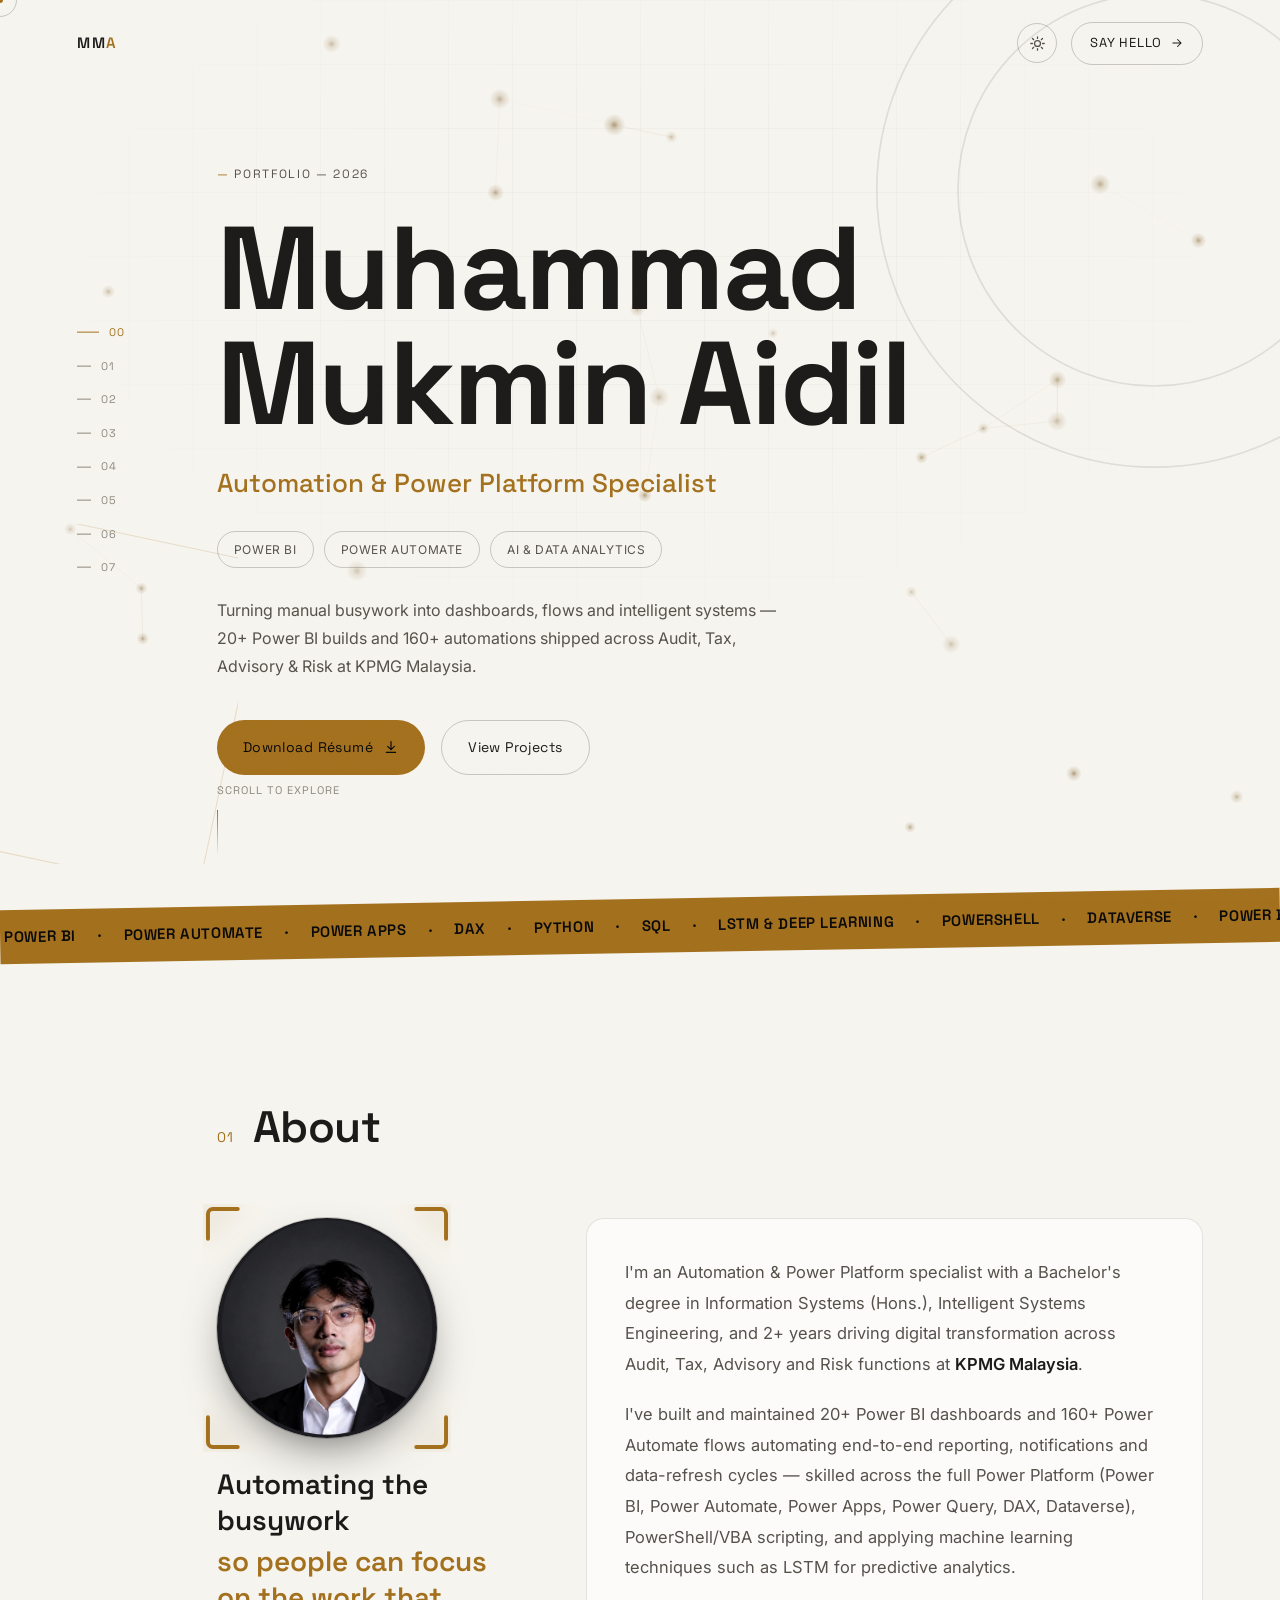
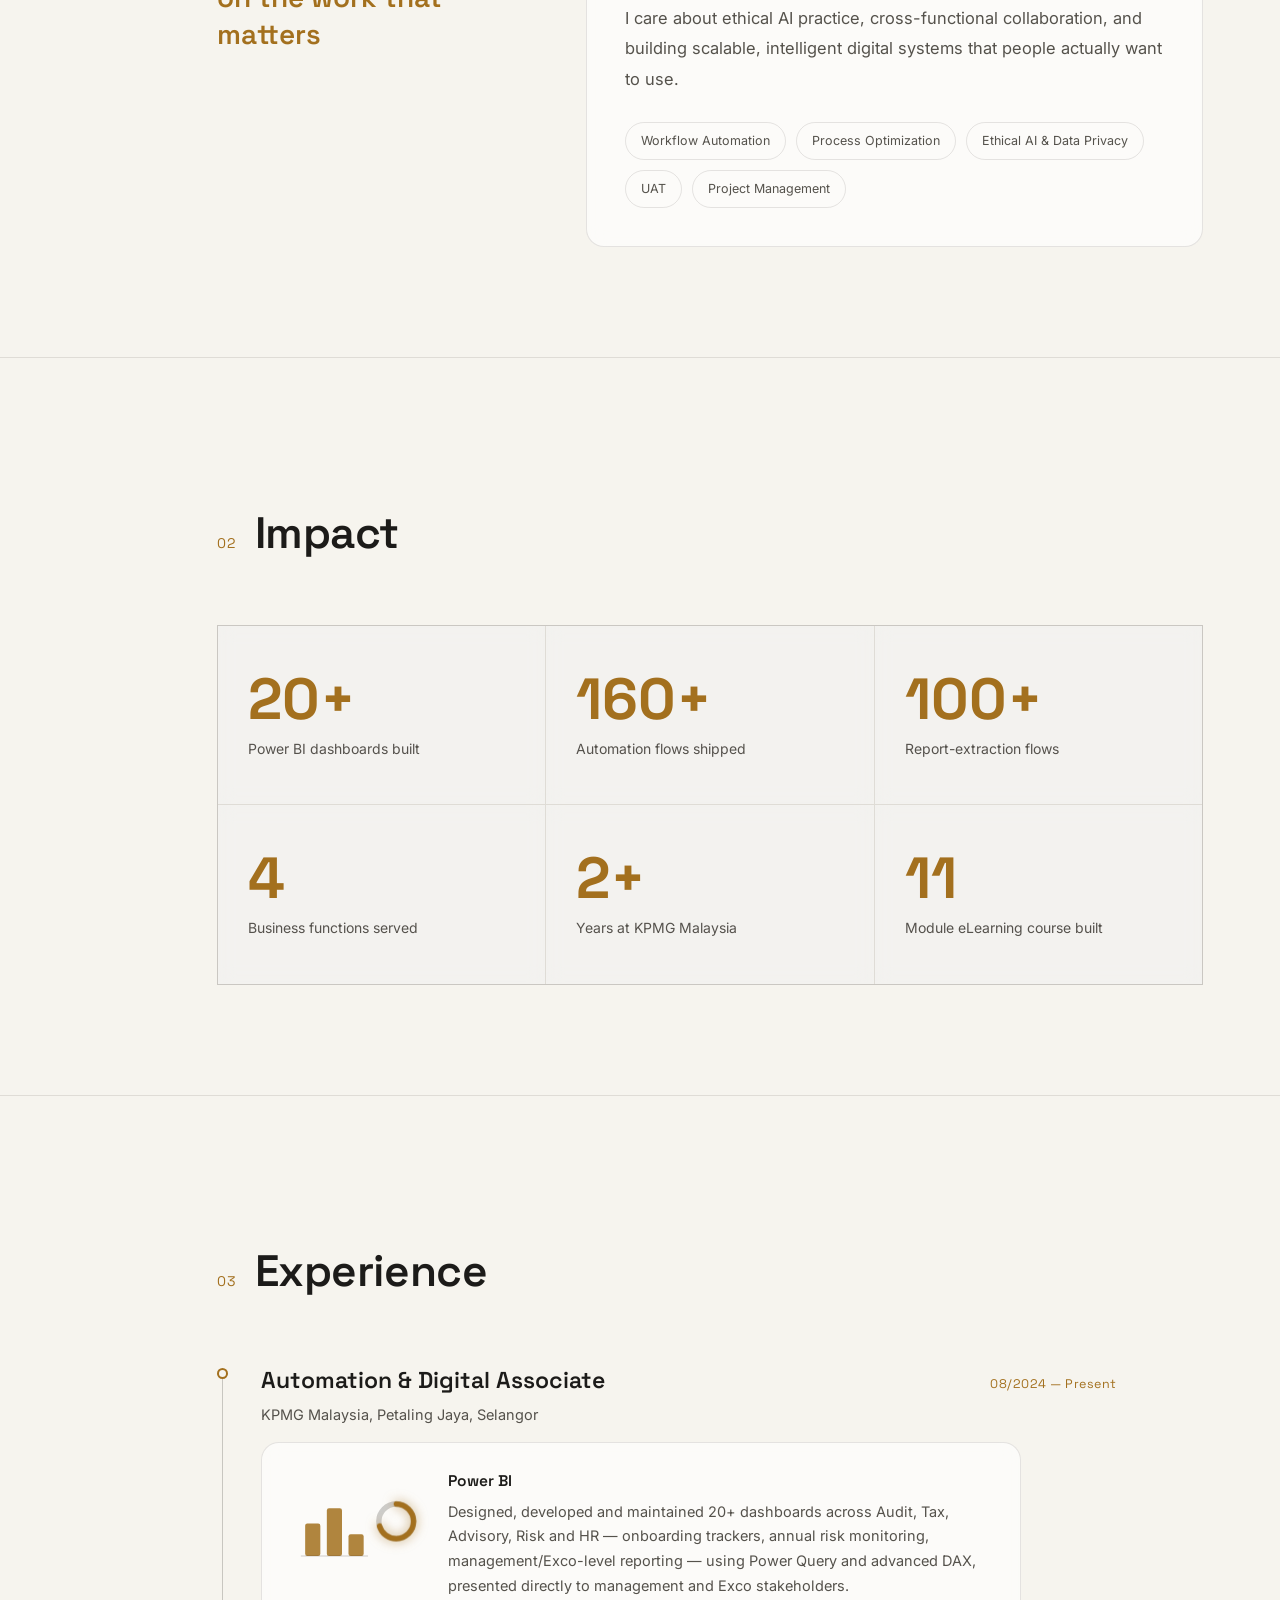
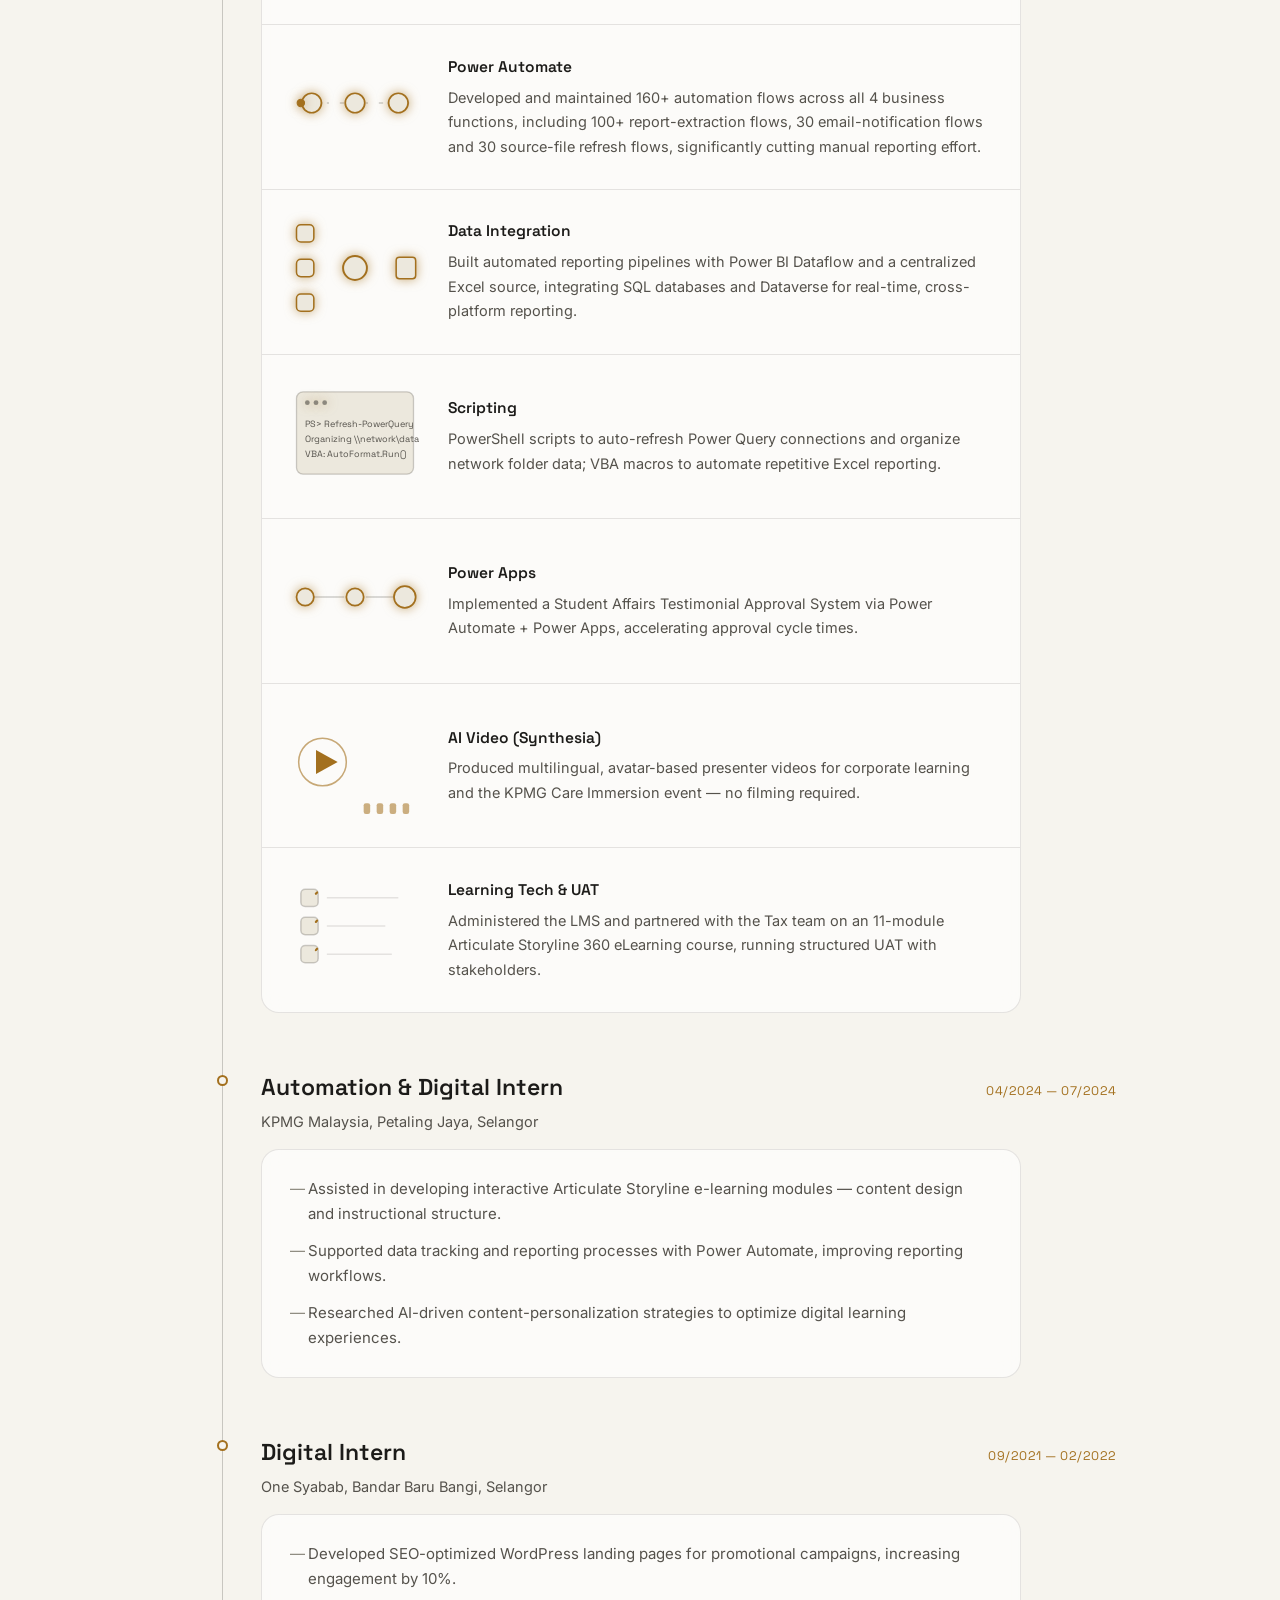
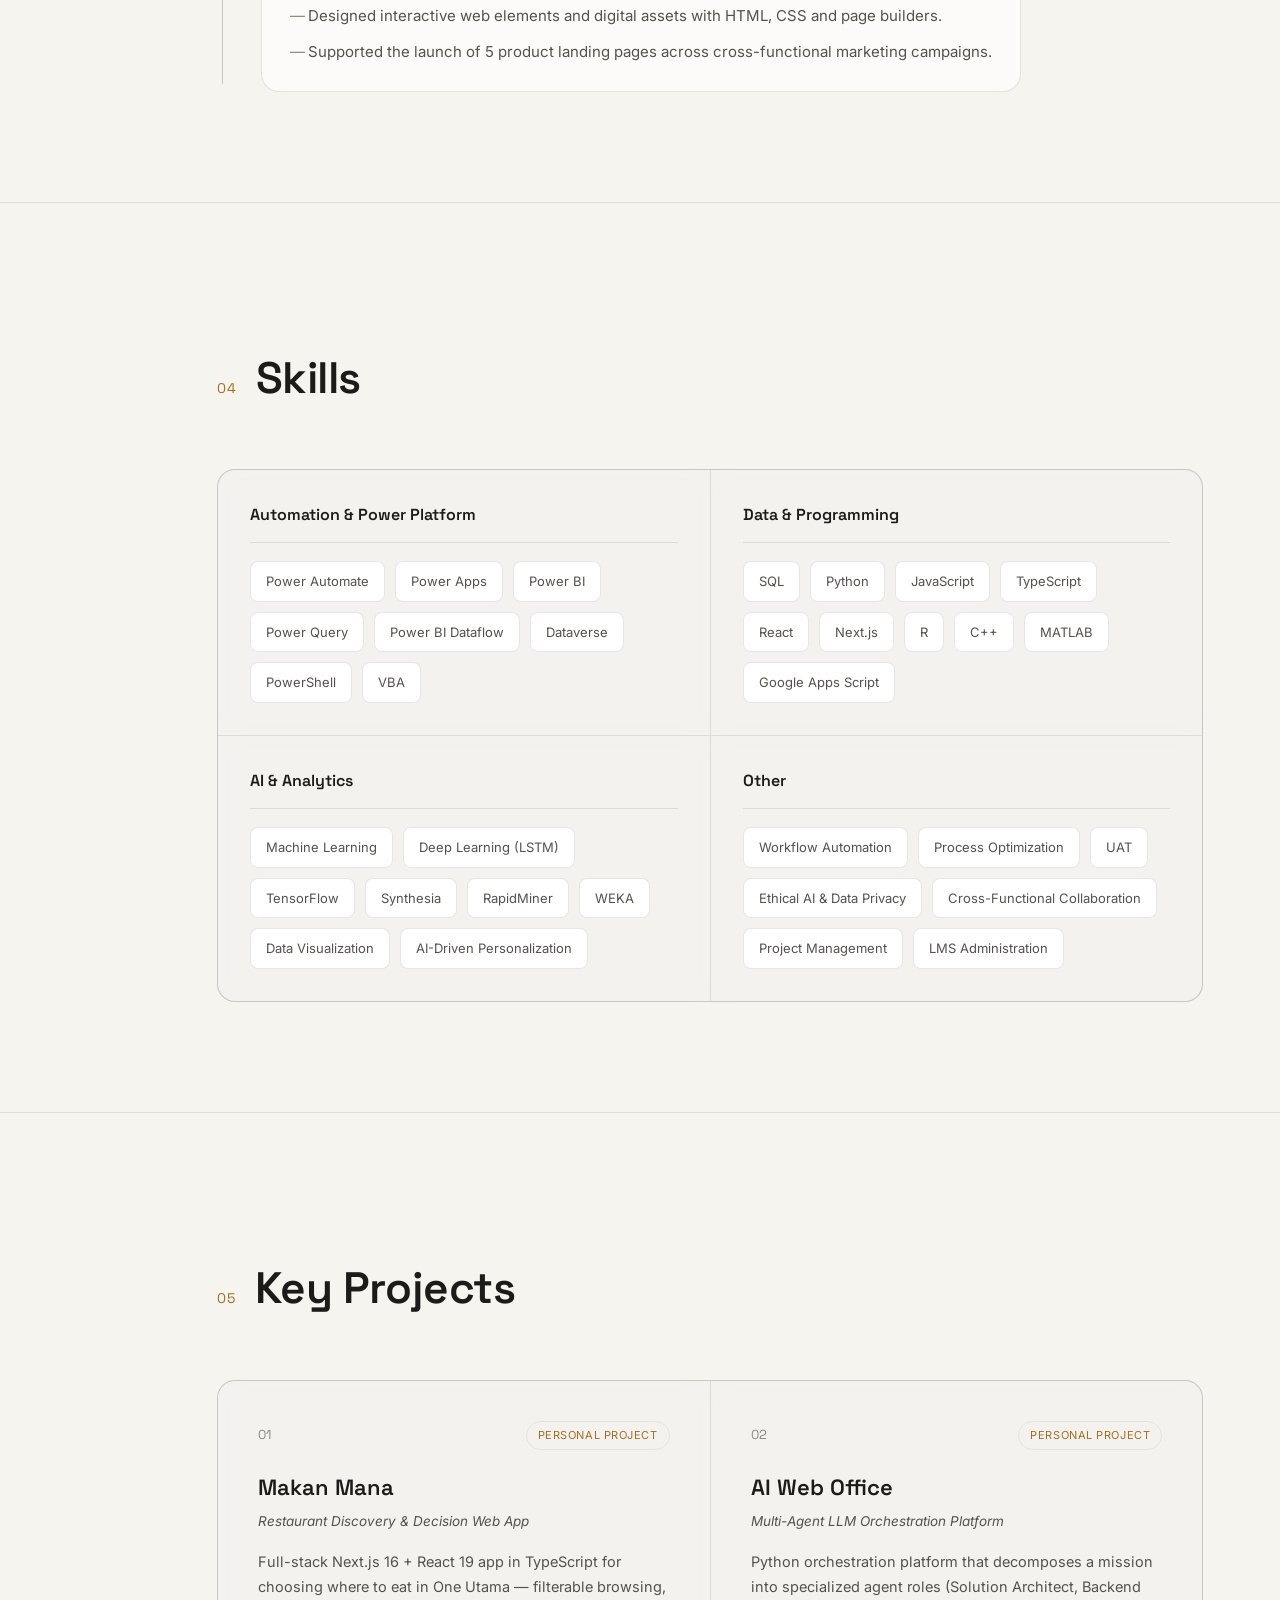
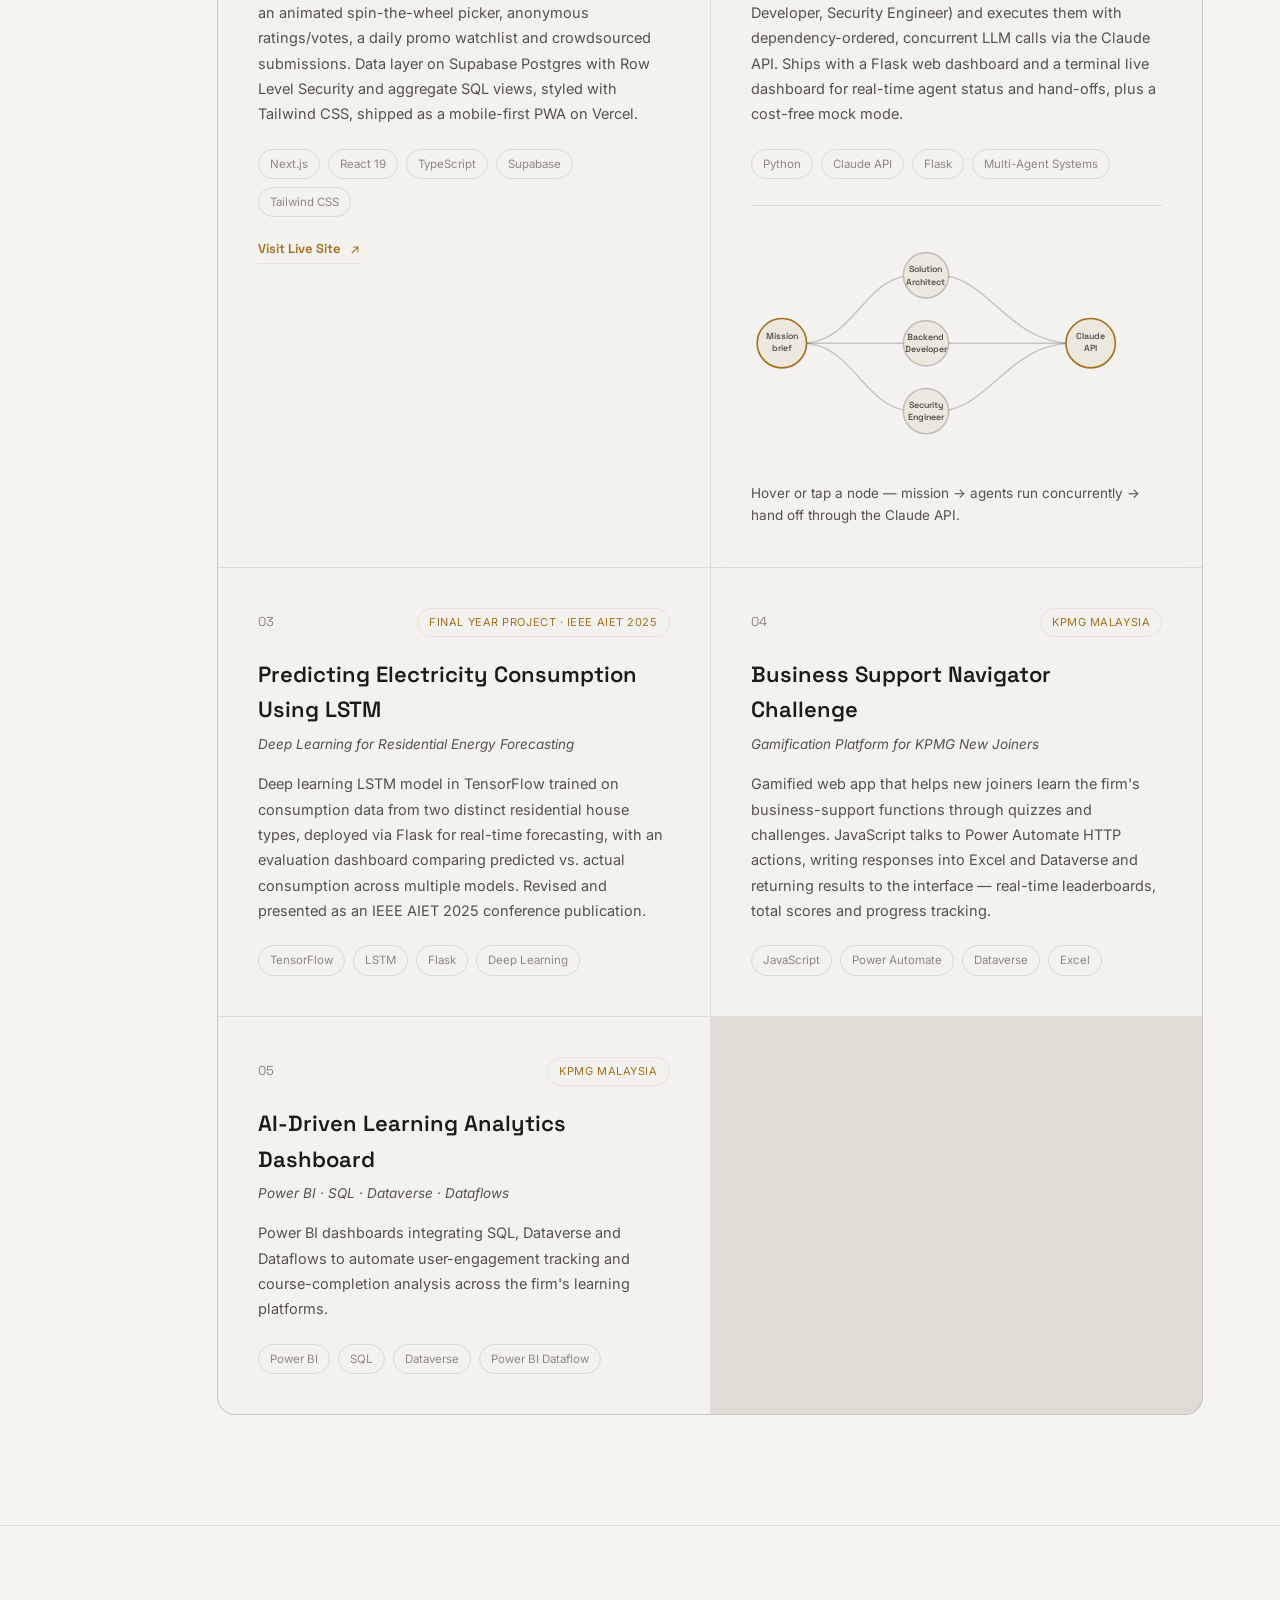
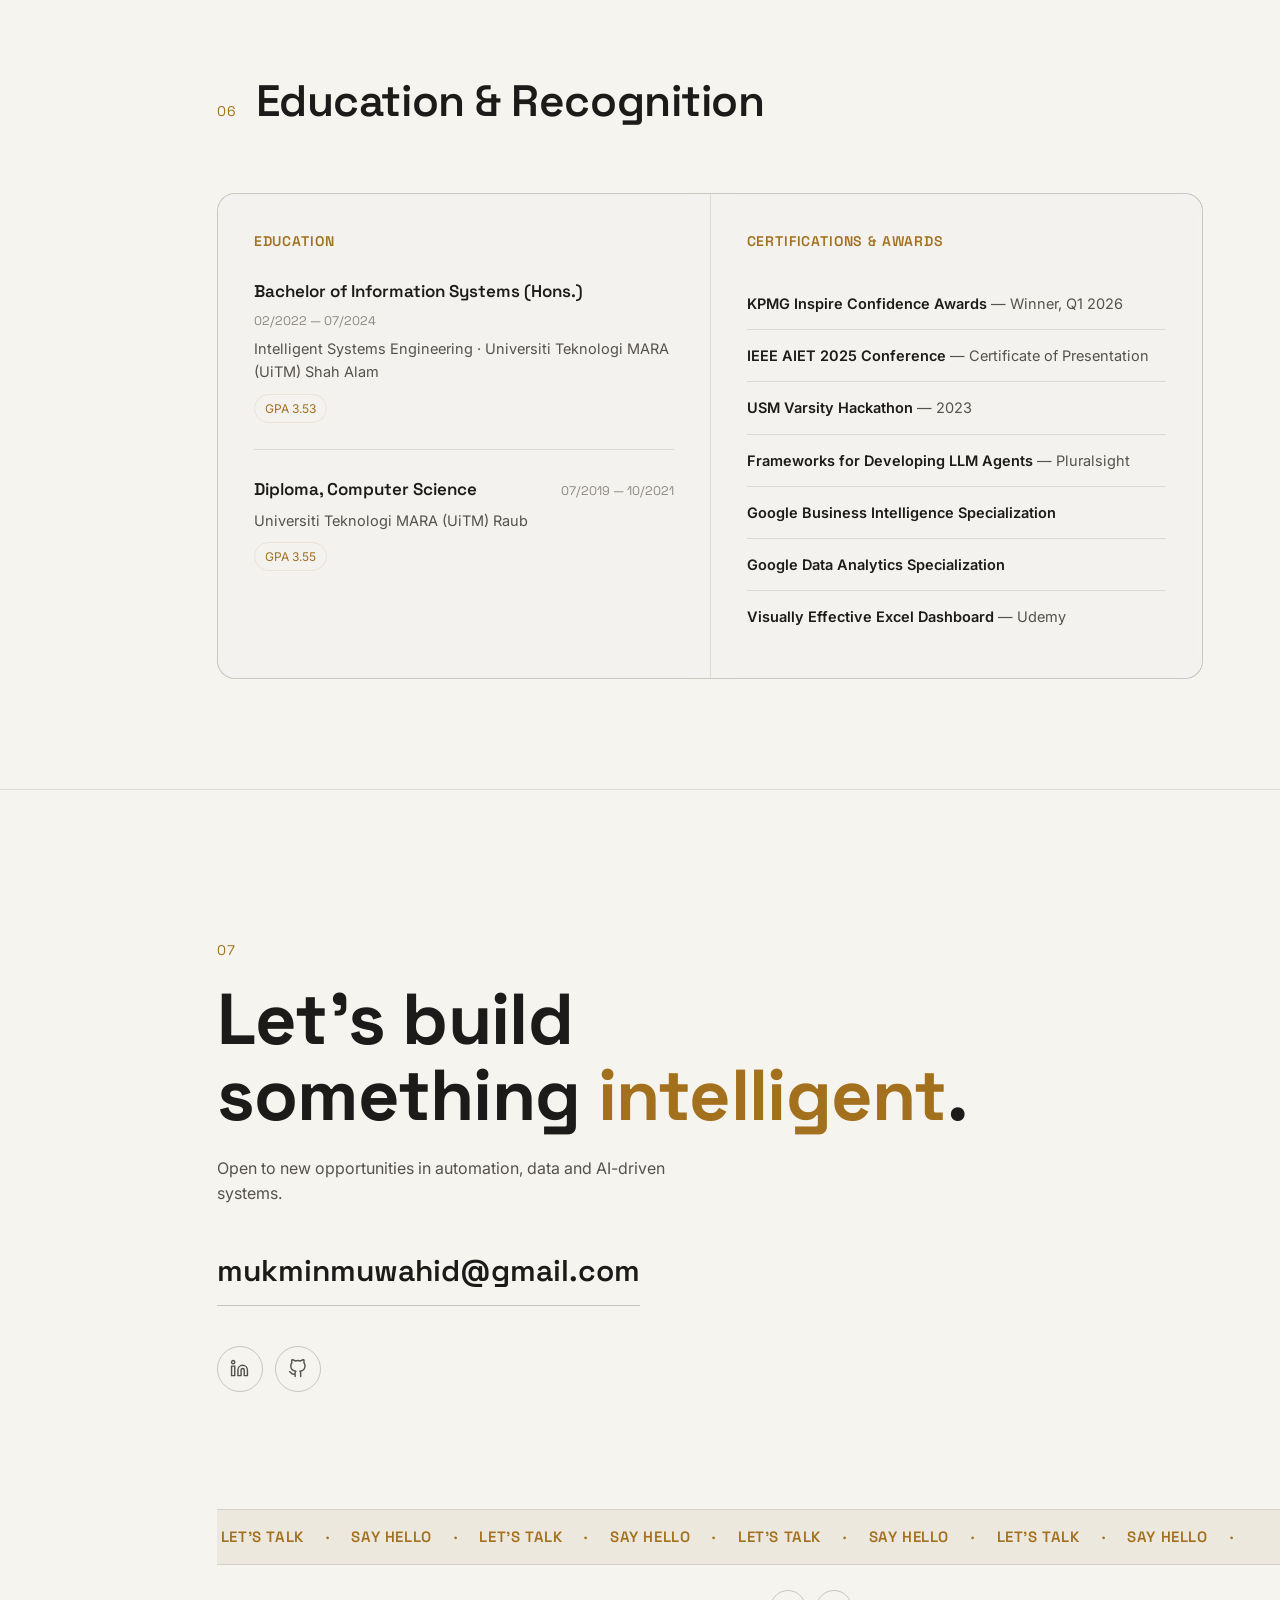
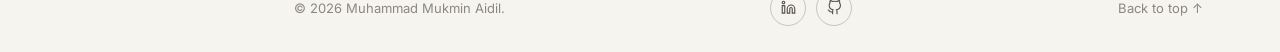
==== commit 7682eb6c: "Replace puzzle background with minimal particle network, add theme toggle, trim contact info - Swap " ====
--- a/index.html
+++ b/index.html
@@ -12,7 +12,17 @@
 <link href="https://fonts.googleapis.com/css2?family=Space+Grotesk:wght@400;500;600;700&amp;family=Inter:wght@300;400;500;600;700;800&amp;display=swap" rel="stylesheet">
 
 <link rel="stylesheet" href="css/style.css">
-<script>document.documentElement.classList.add('js');</script>
+<script>
+(function(){
+  document.documentElement.classList.add('js');
+  var theme = 'dark';
+  try {
+    var saved = localStorage.getItem('theme');
+    theme = saved || (window.matchMedia('(prefers-color-scheme: light)').matches ? 'light' : 'dark');
+  } catch(e) {}
+  document.documentElement.setAttribute('data-theme', theme);
+})();
+</script>
 </head>
 <body>
 
@@ -35,14 +45,21 @@
 <header class="topbar">
   <a href="#top" class="logo">MM<span>A</span></a>
 
-  <button class="menu-toggle" id="menuToggle" aria-label="Toggle navigation" aria-expanded="false">
-    <span></span><span></span><span></span>
-  </button>
-
-  <a href="mailto:mukminmuwahid@gmail.com" class="say-hello">
-    <span>Say Hello</span>
-    <svg viewBox="0 0 24 24" fill="none"><path d="M5 12h14M13 6l6 6-6 6" stroke="currentColor" stroke-width="1.8" stroke-linecap="round" stroke-linejoin="round"/></svg>
-  </a>
+  <div class="topbar-right">
+    <button class="theme-toggle" id="themeToggle" aria-label="Switch to light mode" aria-pressed="false">
+      <svg class="icon-sun" viewBox="0 0 24 24" fill="none" stroke="currentColor" stroke-width="1.8" stroke-linecap="round" stroke-linejoin="round"><circle cx="12" cy="12" r="4.2"/><path d="M12 2.5v2.4M12 19.1v2.4M4.9 4.9l1.7 1.7M17.4 17.4l1.7 1.7M2.5 12h2.4M19.1 12h2.4M4.9 19.1l1.7-1.7M17.4 6.6l1.7-1.7"/></svg>
+      <svg class="icon-moon" viewBox="0 0 24 24" fill="none" stroke="currentColor" stroke-width="1.8" stroke-linecap="round" stroke-linejoin="round"><path d="M20 14.5A8.5 8.5 0 1 1 9.5 4a6.8 6.8 0 0 0 10.5 10.5z"/></svg>
+    </button>
+
+    <button class="menu-toggle" id="menuToggle" aria-label="Toggle navigation" aria-expanded="false">
+      <span></span><span></span><span></span>
+    </button>
+
+    <a href="mailto:mukminmuwahid@gmail.com" class="say-hello">
+      <span>Say Hello</span>
+      <svg viewBox="0 0 24 24" fill="none"><path d="M5 12h14M13 6l6 6-6 6" stroke="currentColor" stroke-width="1.8" stroke-linecap="round" stroke-linejoin="round"/></svg>
+    </a>
+  </div>
 </header>
 
 <!-- Side numbered nav (desktop) -->
@@ -73,7 +90,14 @@
   </ul>
   <div class="mobile-nav-foot">
     <a href="mailto:mukminmuwahid@gmail.com">mukminmuwahid@gmail.com</a>
-    <a href="tel:+60197234120">019-7234120</a>
+    <div class="contact-socials">
+      <a href="https://www.linkedin.com/in/mukmin-muwahhid-aidil-390723297/" target="_blank" rel="noopener" aria-label="LinkedIn profile" class="social-btn">
+        <svg viewBox="0 0 24 24" fill="none" stroke="currentColor" stroke-width="1.8" stroke-linecap="round" stroke-linejoin="round"><path d="M16 8a6 6 0 0 1 6 6v7h-4v-7a2 2 0 0 0-2-2 2 2 0 0 0-2 2v7h-4v-7a6 6 0 0 1 6-6z"/><rect x="2" y="9" width="4" height="12"/><circle cx="4" cy="4" r="2"/></svg>
+      </a>
+      <a href="https://github.com/mukminmuwahhid" target="_blank" rel="noopener" aria-label="GitHub profile" class="social-btn">
+        <svg viewBox="0 0 24 24" fill="none" stroke="currentColor" stroke-width="1.8" stroke-linecap="round" stroke-linejoin="round"><path d="M9 19c-5 1.5-5-2.5-7-3m14 6v-3.87a3.37 3.37 0 0 0-.94-2.61c3.14-.35 6.44-1.54 6.44-7A5.44 5.44 0 0 0 20 4.77 5.07 5.07 0 0 0 19.91 1S18.73.65 16 2.48a13.38 13.38 0 0 0-7 0C6.27.65 5.09 1 5.09 1A5.07 5.07 0 0 0 5 4.77a5.44 5.44 0 0 0-1.5 3.78c0 5.42 3.3 6.61 6.44 7A3.37 3.37 0 0 0 9 18.13V22"/></svg>
+      </a>
+    </div>
   </div>
 </div>
 
@@ -88,7 +112,7 @@
     </div>
 
     <div class="hero-inner reveal">
-      <p class="eyebrow">Portfolio — 2026 / Bandar Baru Bangi, Malaysia</p>
+      <p class="eyebrow">Portfolio — 2026</p>
       <h1 class="hero-name">Muhammad<br>Mukmin&nbsp;Aidil</h1>
       <p class="hero-role">Automation &amp; Power Platform Specialist</p>
 
@@ -145,7 +169,7 @@
             <path d="M14,98 H4 a2,2 0 0 1 -2,-2 V86" />
           </svg>
         </div>
-        <p>Based in <strong>Bandar Baru Bangi, Selangor, Malaysia</strong></p>
+        <p>Automating the busywork <strong>so people can focus on the work that matters</strong></p>
       </div>
       <div class="about-body reveal">
         <p>I'm an Automation &amp; Power Platform specialist with a Bachelor's degree in Information Systems (Hons.), Intelligent Systems Engineering, and 2+ years driving digital transformation across Audit, Tax, Advisory and Risk functions at <strong>KPMG Malaysia</strong>.</p>
@@ -614,19 +638,13 @@
 
       <a href="mailto:mukminmuwahid@gmail.com" class="contact-email">mukminmuwahid@gmail.com</a>
 
-      <div class="contact-details">
-        <div>
-          <span class="label">Phone</span>
-          <a href="tel:+60197234120">019-7234120</a>
-        </div>
-        <div>
-          <span class="label">Location</span>
-          <span>Bandar Baru Bangi, Selangor, Malaysia</span>
-        </div>
-        <div>
-          <span class="label">LinkedIn</span>
-          <a href="https://linkedin.com/in/mukmin-muwahhid-aidil-390723297" target="_blank" rel="noopener">mukmin-muwahhid-aidil</a>
-        </div>
+      <div class="contact-socials">
+        <a href="https://www.linkedin.com/in/mukmin-muwahhid-aidil-390723297/" target="_blank" rel="noopener" aria-label="LinkedIn profile" class="social-btn">
+          <svg viewBox="0 0 24 24" fill="none" stroke="currentColor" stroke-width="1.8" stroke-linecap="round" stroke-linejoin="round"><path d="M16 8a6 6 0 0 1 6 6v7h-4v-7a2 2 0 0 0-2-2 2 2 0 0 0-2 2v7h-4v-7a6 6 0 0 1 6-6z"/><rect x="2" y="9" width="4" height="12"/><circle cx="4" cy="4" r="2"/></svg>
+        </a>
+        <a href="https://github.com/mukminmuwahhid" target="_blank" rel="noopener" aria-label="GitHub profile" class="social-btn">
+          <svg viewBox="0 0 24 24" fill="none" stroke="currentColor" stroke-width="1.8" stroke-linecap="round" stroke-linejoin="round"><path d="M9 19c-5 1.5-5-2.5-7-3m14 6v-3.87a3.37 3.37 0 0 0-.94-2.61c3.14-.35 6.44-1.54 6.44-7A5.44 5.44 0 0 0 20 4.77 5.07 5.07 0 0 0 19.91 1S18.73.65 16 2.48a13.38 13.38 0 0 0-7 0C6.27.65 5.09 1 5.09 1A5.07 5.07 0 0 0 5 4.77a5.44 5.44 0 0 0-1.5 3.78c0 5.42 3.3 6.61 6.44 7A3.37 3.37 0 0 0 9 18.13V22"/></svg>
+        </a>
       </div>
     </div>
   </section>
@@ -642,6 +660,14 @@
   </div>
   <div class="footer-bottom">
     <span>&copy; <span id="year"></span> Muhammad Mukmin Aidil.</span>
+    <div class="contact-socials footer-socials">
+      <a href="https://www.linkedin.com/in/mukmin-muwahhid-aidil-390723297/" target="_blank" rel="noopener" aria-label="LinkedIn profile" class="social-btn">
+        <svg viewBox="0 0 24 24" fill="none" stroke="currentColor" stroke-width="1.8" stroke-linecap="round" stroke-linejoin="round"><path d="M16 8a6 6 0 0 1 6 6v7h-4v-7a2 2 0 0 0-2-2 2 2 0 0 0-2 2v7h-4v-7a6 6 0 0 1 6-6z"/><rect x="2" y="9" width="4" height="12"/><circle cx="4" cy="4" r="2"/></svg>
+      </a>
+      <a href="https://github.com/mukminmuwahhid" target="_blank" rel="noopener" aria-label="GitHub profile" class="social-btn">
+        <svg viewBox="0 0 24 24" fill="none" stroke="currentColor" stroke-width="1.8" stroke-linecap="round" stroke-linejoin="round"><path d="M9 19c-5 1.5-5-2.5-7-3m14 6v-3.87a3.37 3.37 0 0 0-.94-2.61c3.14-.35 6.44-1.54 6.44-7A5.44 5.44 0 0 0 20 4.77 5.07 5.07 0 0 0 19.91 1S18.73.65 16 2.48a13.38 13.38 0 0 0-7 0C6.27.65 5.09 1 5.09 1A5.07 5.07 0 0 0 5 4.77a5.44 5.44 0 0 0-1.5 3.78c0 5.42 3.3 6.61 6.44 7A3.37 3.37 0 0 0 9 18.13V22"/></svg>
+      </a>
+    </div>
     <a href="#top" class="back-top">Back to top ↑</a>
   </div>
 </footer>
--- a/css/style.css
+++ b/css/style.css
@@ -10,15 +10,38 @@
   --fg-dim: #a5a29a;
   --fg-faint: #6b6862;
   --accent: #d4a950;
+  --accent-rgb: 212,169,80;
   --accent-soft: rgba(212,169,80,0.14);
   --line: rgba(244,242,236,0.1);
   --line-strong: rgba(244,242,236,0.22);
+  --panel-bg: rgba(19,19,21,.6);
+  --scene-particle: 212,169,80;
 
   --font-display: 'Space Grotesk', 'Inter', sans-serif;
   --font-body: 'Inter', sans-serif;
 
   --side-nav-w: 140px;
   --edge: clamp(24px, 6vw, 80px);
+
+  color-scheme: dark;
+}
+
+:root[data-theme="light"]{
+  --bg: #f6f4ee;
+  --bg-alt: #ffffff;
+  --bg-alt-2: #ece8dd;
+  --fg: #1c1b19;
+  --fg-dim: #55524c;
+  --fg-faint: #8c887e;
+  --accent: #a3701e;
+  --accent-rgb: 163,112,30;
+  --accent-soft: rgba(163,112,30,0.12);
+  --line: rgba(20,18,14,0.1);
+  --line-strong: rgba(20,18,14,0.2);
+  --panel-bg: rgba(255,255,255,.62);
+  --scene-particle: 140,110,60;
+
+  color-scheme: light;
 }
 
 *,*::before,*::after{ box-sizing:border-box; margin:0; padding:0; }
@@ -109,7 +132,7 @@
    TOP BAR
    ============================================ */
 .topbar{
-  position:fixed; top:0; left:0; right:0; z-index:200;
+  position:fixed; top:0; left:0; right:0; z-index:400;
   display:flex; align-items:center; justify-content:space-between;
   padding:22px var(--edge);
   pointer-events:none;
@@ -119,6 +142,22 @@
   font-family:var(--font-display); font-weight:600; font-size:15px; letter-spacing:.12em;
 }
 .logo span{ color:var(--accent); }
+
+.topbar-right{ display:flex; align-items:center; gap:14px; }
+
+.theme-toggle{
+  display:flex; align-items:center; justify-content:center;
+  width:40px; height:40px; border-radius:50%;
+  background:none; border:1px solid var(--line-strong); cursor:pointer;
+  color:var(--fg-dim); position:relative;
+  transition:border-color .25s, color .25s;
+}
+.theme-toggle:hover{ border-color:var(--accent); color:var(--accent); }
+.theme-toggle svg{ width:17px; height:17px; position:absolute; transition:opacity .3s, transform .4s; }
+.theme-toggle .icon-sun{ opacity:0; transform:rotate(-40deg) scale(.6); }
+.theme-toggle .icon-moon{ opacity:1; transform:rotate(0) scale(1); }
+:root[data-theme="light"] .theme-toggle .icon-sun{ opacity:1; transform:rotate(0) scale(1); }
+:root[data-theme="light"] .theme-toggle .icon-moon{ opacity:0; transform:rotate(40deg) scale(.6); }
 
 .say-hello{
   display:flex; align-items:center; gap:8px;
@@ -201,6 +240,7 @@
 }
 .mobile-nav-foot a{ font-family:var(--font-body); font-weight:400; font-size:14px; color:var(--fg-dim); }
 .mobile-nav-foot a:hover{ color:var(--accent); }
+.mobile-nav-foot .contact-socials{ margin-top:6px; }
 
 @media (min-width:1101px){ .menu-toggle{ display:none !important; } }
 @media (max-width:1100px){
@@ -336,7 +376,7 @@
 }
 .about-lead strong{ color:var(--accent); font-weight:600; display:block; margin-top:4px; }
 .about-body{
-  background:rgba(19,19,21,.6); backdrop-filter:blur(10px); -webkit-backdrop-filter:blur(10px);
+  background:var(--panel-bg); backdrop-filter:blur(10px); -webkit-backdrop-filter:blur(10px);
   border:1px solid var(--line); border-radius:18px;
   padding:clamp(24px,3vw,40px);
 }
@@ -363,7 +403,7 @@
 }
 .about-photo-frame path{
   fill:none; stroke:currentColor; stroke-width:1.6; stroke-linecap:round;
-  filter:drop-shadow(0 0 6px rgba(212,169,80,.55));
+  filter:drop-shadow(0 0 6px rgba(var(--accent-rgb),.55));
 }
 .about-photo.img-error img{ display:none; }
 .about-photo.img-error::after{
@@ -388,7 +428,7 @@
   background:var(--line); border:1px solid var(--line);
 }
 .stat{
-  background:rgba(10,10,11,.55); backdrop-filter:blur(8px); -webkit-backdrop-filter:blur(8px);
+  background:var(--panel-bg); backdrop-filter:blur(8px); -webkit-backdrop-filter:blur(8px);
   padding:44px 30px;
   display:flex; flex-direction:column; gap:10px;
   transition:background .3s;
@@ -427,7 +467,7 @@
 .timeline-org{ color:var(--fg-dim); font-size:14.5px; margin-top:4px; margin-bottom:16px; }
 .timeline-list{
   display:flex; flex-direction:column; gap:11px; max-width:760px;
-  background:rgba(19,19,21,.6); backdrop-filter:blur(10px); -webkit-backdrop-filter:blur(10px);
+  background:var(--panel-bg); backdrop-filter:blur(10px); -webkit-backdrop-filter:blur(10px);
   border:1px solid var(--line); border-radius:18px;
   padding:26px 28px;
 }
@@ -440,7 +480,7 @@
 /* ---------- Interactive experience rows (Associate role) ---------- */
 .exp-rows{
   display:flex; flex-direction:column; max-width:760px;
-  background:rgba(19,19,21,.6); backdrop-filter:blur(10px); -webkit-backdrop-filter:blur(10px);
+  background:var(--panel-bg); backdrop-filter:blur(10px); -webkit-backdrop-filter:blur(10px);
   border:1px solid var(--line); border-radius:18px; overflow:hidden;
 }
 .exp-row{
@@ -449,7 +489,7 @@
   transition:background .3s;
 }
 .exp-row:last-child{ border-bottom:none; }
-.exp-row:hover, .exp-row.in-view{ background:rgba(212,169,80,.05); }
+.exp-row:hover, .exp-row.in-view{ background:rgba(var(--accent-rgb),.05); }
 .exp-visual{ width:100%; }
 .exp-visual svg{ width:100%; height:auto; overflow:visible; }
 .exp-copy h4{
@@ -459,7 +499,7 @@
 
 /* shared viz vocabulary */
 .exp-visual svg{ color:var(--accent); }
-.exp-visual [class*="node"], .exp-visual [class*="dot"], .exp-visual .donut-fill{ filter:drop-shadow(0 0 5px rgba(212,169,80,.6)); }
+.exp-visual [class*="node"], .exp-visual [class*="dot"], .exp-visual .donut-fill{ filter:drop-shadow(0 0 5px rgba(var(--accent-rgb),.6)); }
 .exp-visual line, .exp-visual path, .exp-visual rect, .exp-visual circle{ stroke:currentColor; }
 
 /* -- 1. Power BI -- */
@@ -535,20 +575,18 @@
 @keyframes appCheck{ 0%,40%{ opacity:0; stroke-dashoffset:20; } 60%{ opacity:1; } 100%{ opacity:1; stroke-dashoffset:0; } }
 
 /* -- 6. AI Video -- */
-.exp-visual[data-viz="video"] .play-ring{ fill:none; stroke:var(--line-strong); stroke-width:1.6; }
+.exp-visual[data-viz="video"] .play-ring{ fill:none; stroke:currentColor; stroke-width:1.4; opacity:.6; }
 .exp-visual[data-viz="video"] .play-tri{ fill:currentColor; stroke:none; }
-.exp-visual[data-viz="video"] .wave-bars rect{ fill:currentColor; stroke:none; transform-origin:bottom; }
-.exp-row:hover .exp-visual[data-viz="video"] .play-ring, .exp-row.in-view .exp-visual[data-viz="video"] .play-ring{ animation:videoPulse 1.6s ease infinite; }
-.exp-visual[data-viz="video"] .wave-bars rect:nth-child(1){ transform:translateY(86px); }
-.exp-visual[data-viz="video"] .wave-bars rect:nth-child(2){ transform:translateY(86px); }
-.exp-visual[data-viz="video"] .wave-bars rect:nth-child(3){ transform:translateY(86px); }
-.exp-visual[data-viz="video"] .wave-bars rect:nth-child(4){ transform:translateY(86px); }
-.exp-row:hover .exp-visual[data-viz="video"] .wave-bars rect:nth-child(1), .exp-row.in-view .exp-visual[data-viz="video"] .wave-bars rect:nth-child(1){ animation:waveBar 1s ease-in-out infinite; }
-.exp-row:hover .exp-visual[data-viz="video"] .wave-bars rect:nth-child(2), .exp-row.in-view .exp-visual[data-viz="video"] .wave-bars rect:nth-child(2){ animation:waveBar 1s ease-in-out infinite .15s; }
-.exp-row:hover .exp-visual[data-viz="video"] .wave-bars rect:nth-child(3), .exp-row.in-view .exp-visual[data-viz="video"] .wave-bars rect:nth-child(3){ animation:waveBar 1s ease-in-out infinite .3s; }
-.exp-row:hover .exp-visual[data-viz="video"] .wave-bars rect:nth-child(4), .exp-row.in-view .exp-visual[data-viz="video"] .wave-bars rect:nth-child(4){ animation:waveBar 1s ease-in-out infinite .45s; }
-@keyframes videoPulse{ 0%,100%{ stroke:var(--line-strong); } 50%{ stroke:currentColor; } }
-@keyframes waveBar{ 0%,100%{ transform:translateY(86px) scaleY(1); } 50%{ transform:translateY(86px) scaleY(3.6); } }
+.exp-visual[data-viz="video"] .wave-bars rect{ fill:currentColor; stroke:none; transform-origin:bottom; opacity:.55; }
+.exp-visual[data-viz="video"] .wave-bars rect:nth-child(1){ transform:translateY(86px) scaleY(1); }
+.exp-visual[data-viz="video"] .wave-bars rect:nth-child(2){ transform:translateY(86px) scaleY(1); }
+.exp-visual[data-viz="video"] .wave-bars rect:nth-child(3){ transform:translateY(86px) scaleY(1); }
+.exp-visual[data-viz="video"] .wave-bars rect:nth-child(4){ transform:translateY(86px) scaleY(1); }
+.exp-row:hover .exp-visual[data-viz="video"] .wave-bars rect:nth-child(1), .exp-row.in-view .exp-visual[data-viz="video"] .wave-bars rect:nth-child(1){ animation:waveBar 2.4s ease-in-out infinite; }
+.exp-row:hover .exp-visual[data-viz="video"] .wave-bars rect:nth-child(2), .exp-row.in-view .exp-visual[data-viz="video"] .wave-bars rect:nth-child(2){ animation:waveBar 2.4s ease-in-out infinite .3s; }
+.exp-row:hover .exp-visual[data-viz="video"] .wave-bars rect:nth-child(3), .exp-row.in-view .exp-visual[data-viz="video"] .wave-bars rect:nth-child(3){ animation:waveBar 2.4s ease-in-out infinite .6s; }
+.exp-row:hover .exp-visual[data-viz="video"] .wave-bars rect:nth-child(4), .exp-row.in-view .exp-visual[data-viz="video"] .wave-bars rect:nth-child(4){ animation:waveBar 2.4s ease-in-out infinite .9s; }
+@keyframes waveBar{ 0%,100%{ transform:translateY(86px) scaleY(1); opacity:.4; } 50%{ transform:translateY(86px) scaleY(1.6); opacity:.85; } }
 
 /* -- 7. Learning Tech & UAT -- */
 .exp-visual[data-viz="uat"] .check-item rect{ fill:var(--bg-alt-2); stroke:var(--line-strong); stroke-width:1.4; }
@@ -572,7 +610,7 @@
    ============================================ */
 .skills-grid{ display:grid; grid-template-columns:repeat(2,1fr); gap:1px; background:var(--line); border:1px solid var(--line); border-radius:18px; overflow:hidden; }
 .skill-card{
-  background:rgba(19,19,21,.6); backdrop-filter:blur(10px); -webkit-backdrop-filter:blur(10px);
+  background:var(--panel-bg); backdrop-filter:blur(10px); -webkit-backdrop-filter:blur(10px);
   padding:clamp(22px,2.6vw,32px);
 }
 .skill-card h3{
@@ -593,7 +631,7 @@
    ============================================ */
 .projects-grid{ display:grid; grid-template-columns:repeat(2,1fr); gap:1px; background:var(--line); border:1px solid var(--line); border-radius:18px; overflow:hidden; }
 .project-card{
-  background:rgba(10,10,11,.62); backdrop-filter:blur(10px); -webkit-backdrop-filter:blur(10px);
+  background:var(--panel-bg); backdrop-filter:blur(10px); -webkit-backdrop-filter:blur(10px);
   padding:40px; position:relative;
   transition:background .35s;
 }
@@ -635,7 +673,7 @@
 }
 .orch-dot{
   fill:var(--accent); opacity:0;
-  filter:drop-shadow(0 0 4px rgba(212,169,80,.8));
+  filter:drop-shadow(0 0 4px rgba(var(--accent-rgb),.8));
 }
 .orchestration.playing .orch-dot[data-for="architect"]{ animation:orchDot 3.2s linear infinite; }
 .orchestration.playing .orch-dot[data-for="backend"]{ animation:orchDot 3.2s linear infinite .3s; }
@@ -661,8 +699,8 @@
 .orch-mission circle{ stroke:var(--accent); }
 .orch-api circle{ stroke:var(--accent); }
 .orch-node:hover circle, .orch-node.active circle{
-  fill:rgba(212,169,80,.12); stroke:var(--accent);
-  filter:drop-shadow(0 0 8px rgba(212,169,80,.55));
+  fill:rgba(var(--accent-rgb),.12); stroke:var(--accent);
+  filter:drop-shadow(0 0 8px rgba(var(--accent-rgb),.55));
 }
 .orch-node:hover text, .orch-node.active text{ fill:var(--fg); }
 .orchestration.has-active .orch-link{ opacity:.25; }
@@ -678,7 +716,7 @@
    ============================================ */
 .edu-grid{ display:grid; grid-template-columns:1fr 1fr; gap:1px; background:var(--line); border:1px solid var(--line); border-radius:18px; overflow:hidden; }
 .edu-col{
-  background:rgba(19,19,21,.6); backdrop-filter:blur(10px); -webkit-backdrop-filter:blur(10px);
+  background:var(--panel-bg); backdrop-filter:blur(10px); -webkit-backdrop-filter:blur(10px);
   padding:clamp(24px,3vw,36px);
 }
 .edu-col-title{
@@ -723,12 +761,16 @@
   transition:color .25s, border-color .25s;
 }
 .contact-email:hover{ color:var(--accent); border-color:var(--accent); }
-.contact-details{ display:flex; flex-wrap:wrap; gap:40px 60px; margin-top:52px; }
-.contact-details .label{
-  display:block; font-size:11px; letter-spacing:.08em; text-transform:uppercase; color:var(--fg-faint); margin-bottom:8px;
-}
-.contact-details a:hover{ color:var(--accent); }
-.contact-details div{ font-size:15px; }
+
+.contact-socials{ display:flex; gap:12px; margin-top:40px; }
+.social-btn{
+  display:flex; align-items:center; justify-content:center;
+  width:46px; height:46px; border-radius:50%;
+  border:1px solid var(--line-strong); color:var(--fg-dim);
+  transition:border-color .25s, color .25s, transform .25s;
+}
+.social-btn svg{ width:19px; height:19px; }
+.social-btn:hover{ border-color:var(--accent); color:var(--accent); transform:translateY(-3px); }
 
 /* ============================================
    FOOTER
@@ -736,12 +778,16 @@
 .site-footer{ padding-left:calc(var(--side-nav-w) + var(--edge)); }
 @media (max-width:1100px){ .site-footer{ padding-left:0; } }
 .footer-bottom{
-  display:flex; flex-wrap:wrap; gap:12px 24px; align-items:center; justify-content:space-between;
+  display:flex; flex-wrap:wrap; gap:16px 24px; align-items:center; justify-content:space-between;
   padding:26px var(--edge);
   font-size:13px; color:var(--fg-faint);
 }
-.back-top{ transition:color .25s; }
+.footer-socials{ margin-top:0; gap:10px; order:2; }
+.footer-socials .social-btn{ width:36px; height:36px; }
+.footer-socials .social-btn svg{ width:15px; height:15px; }
+.back-top{ transition:color .25s; order:3; }
 .back-top:hover{ color:var(--accent); }
+.footer-bottom > span:first-child{ order:1; }
 
 /* ============================================
    RESPONSIVE FINE-TUNING
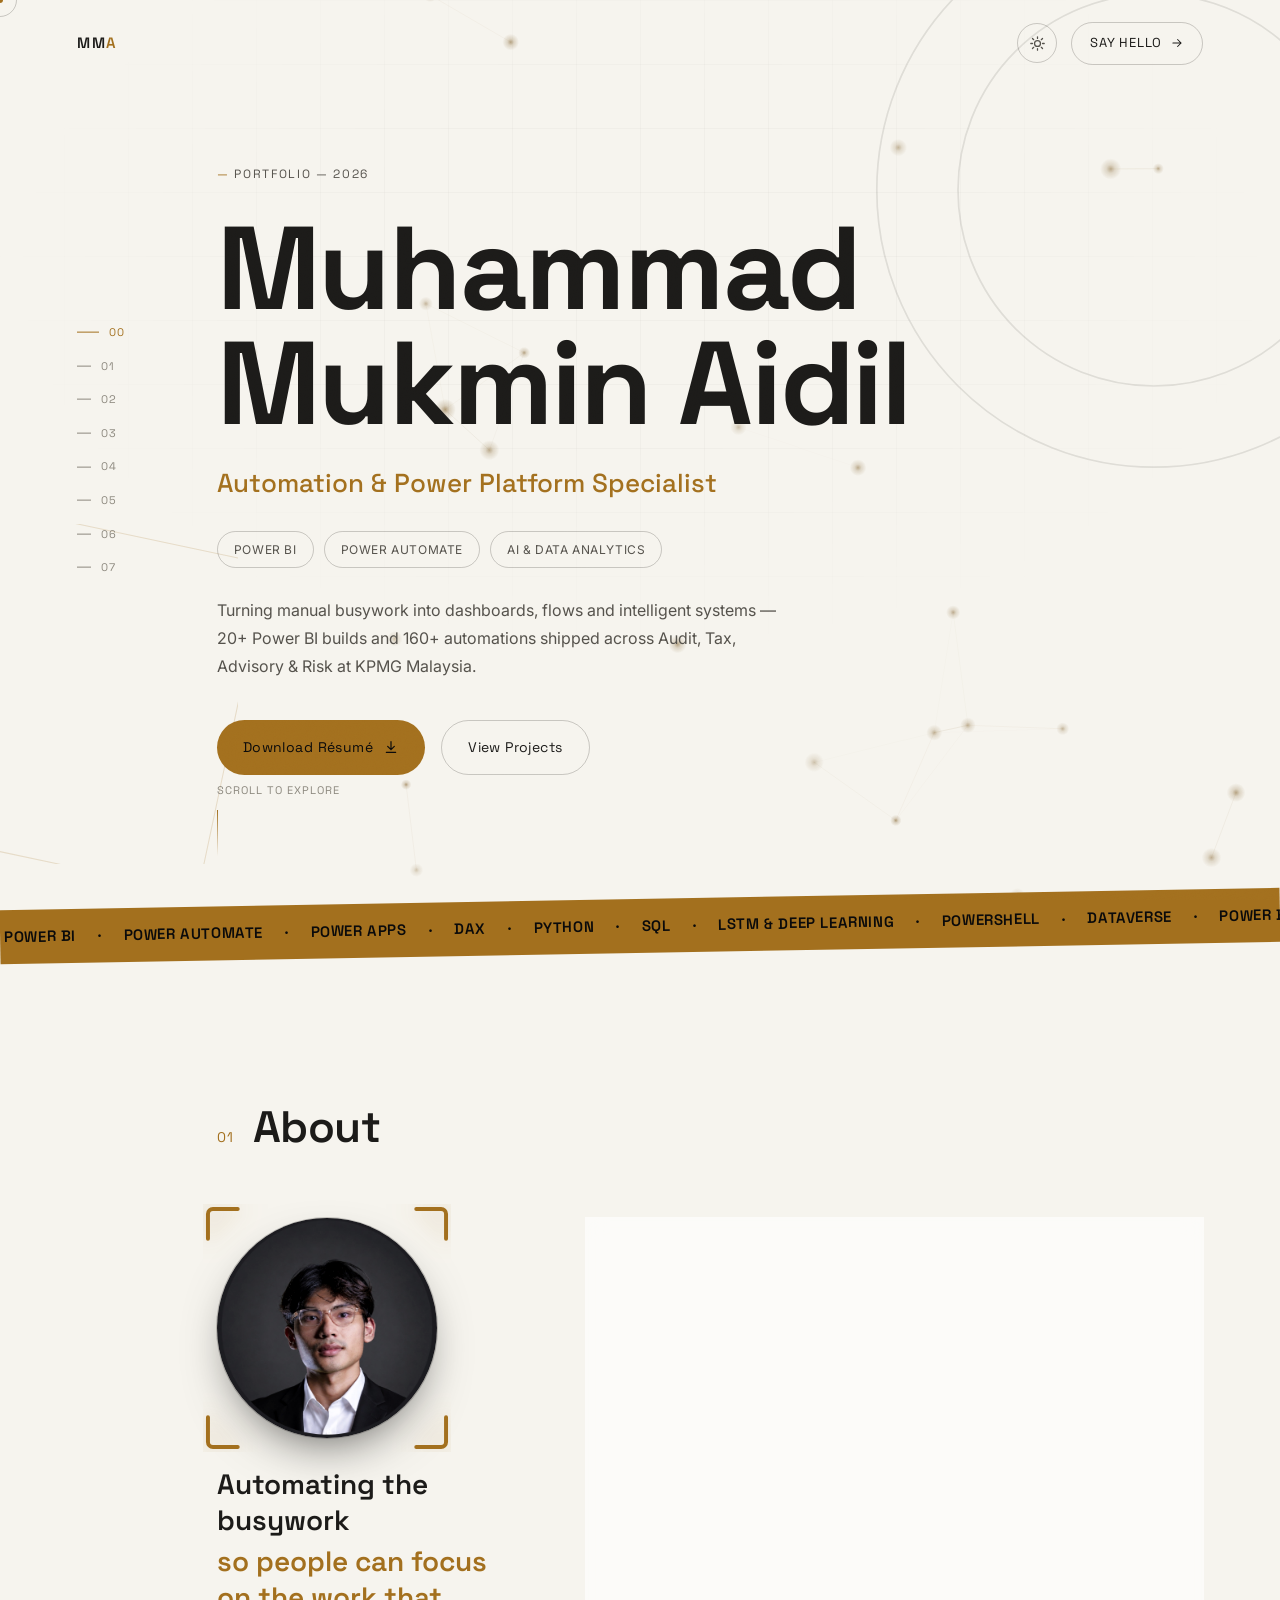
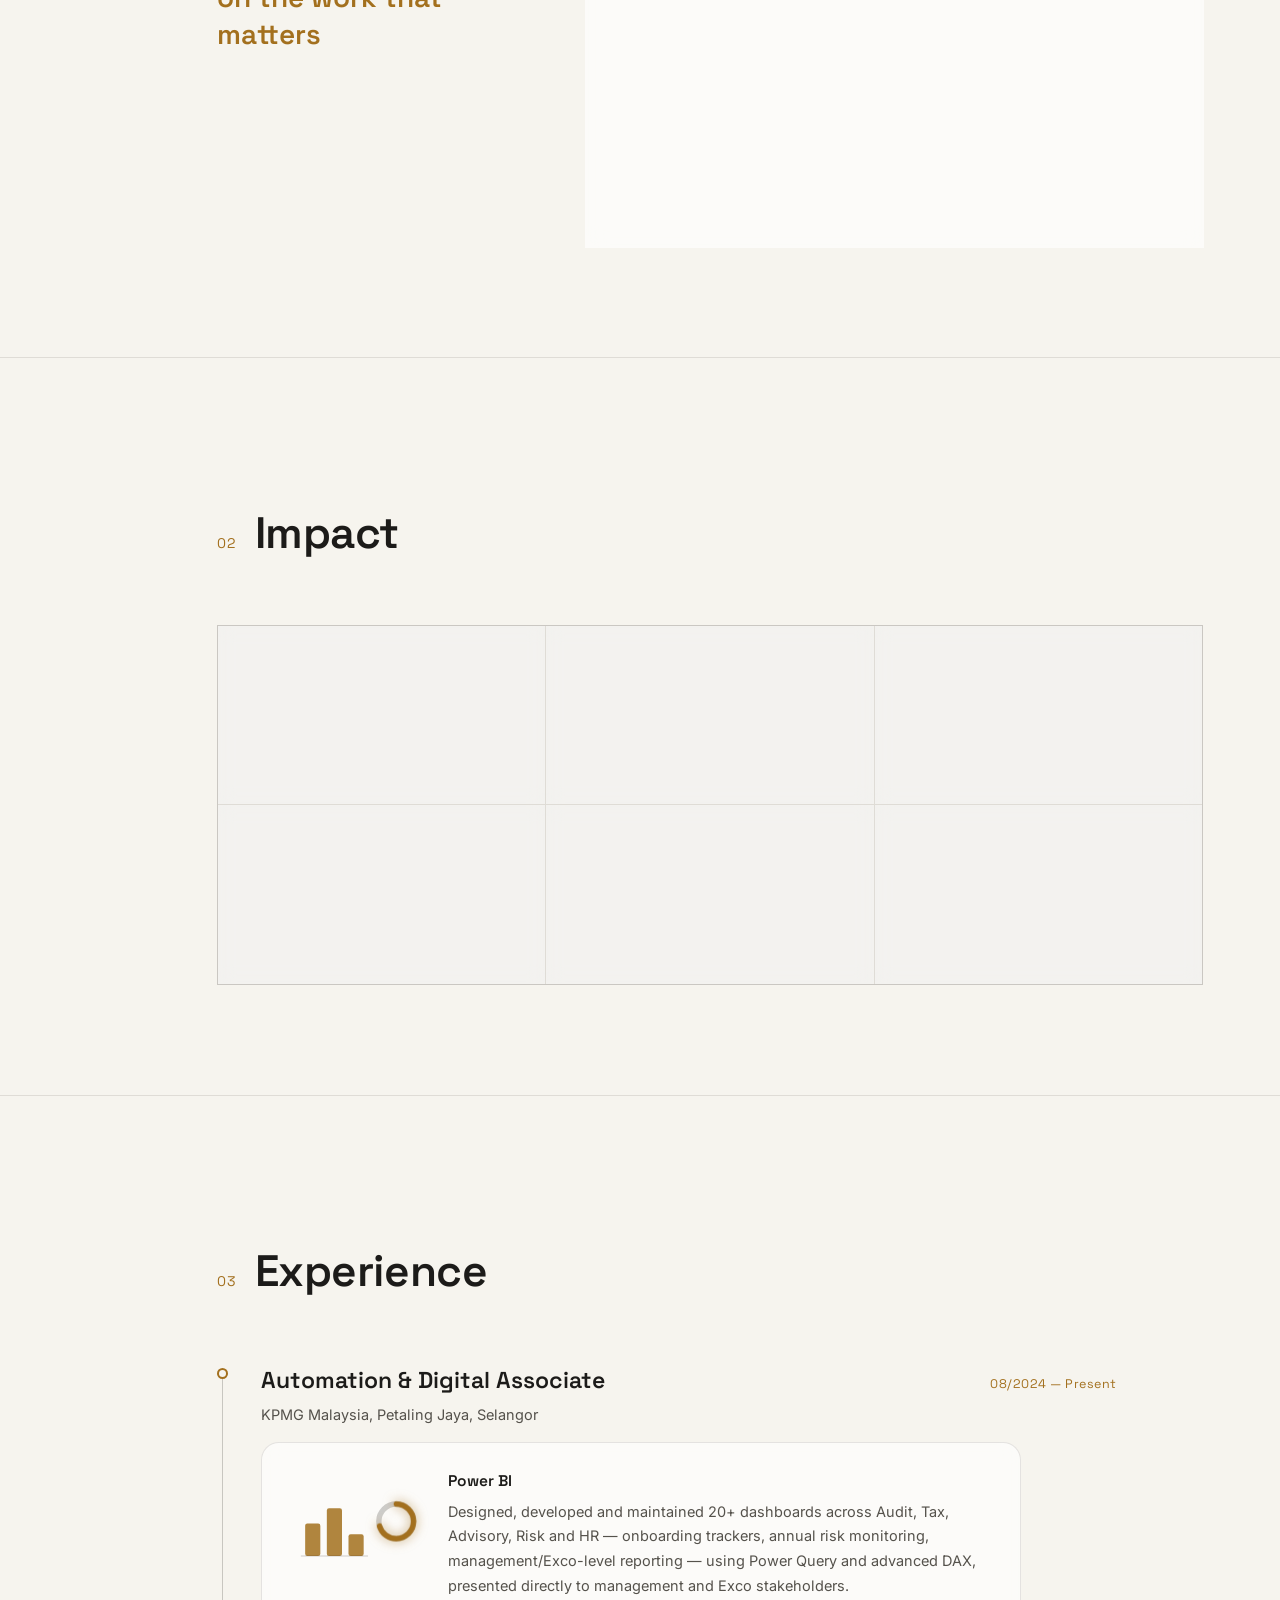
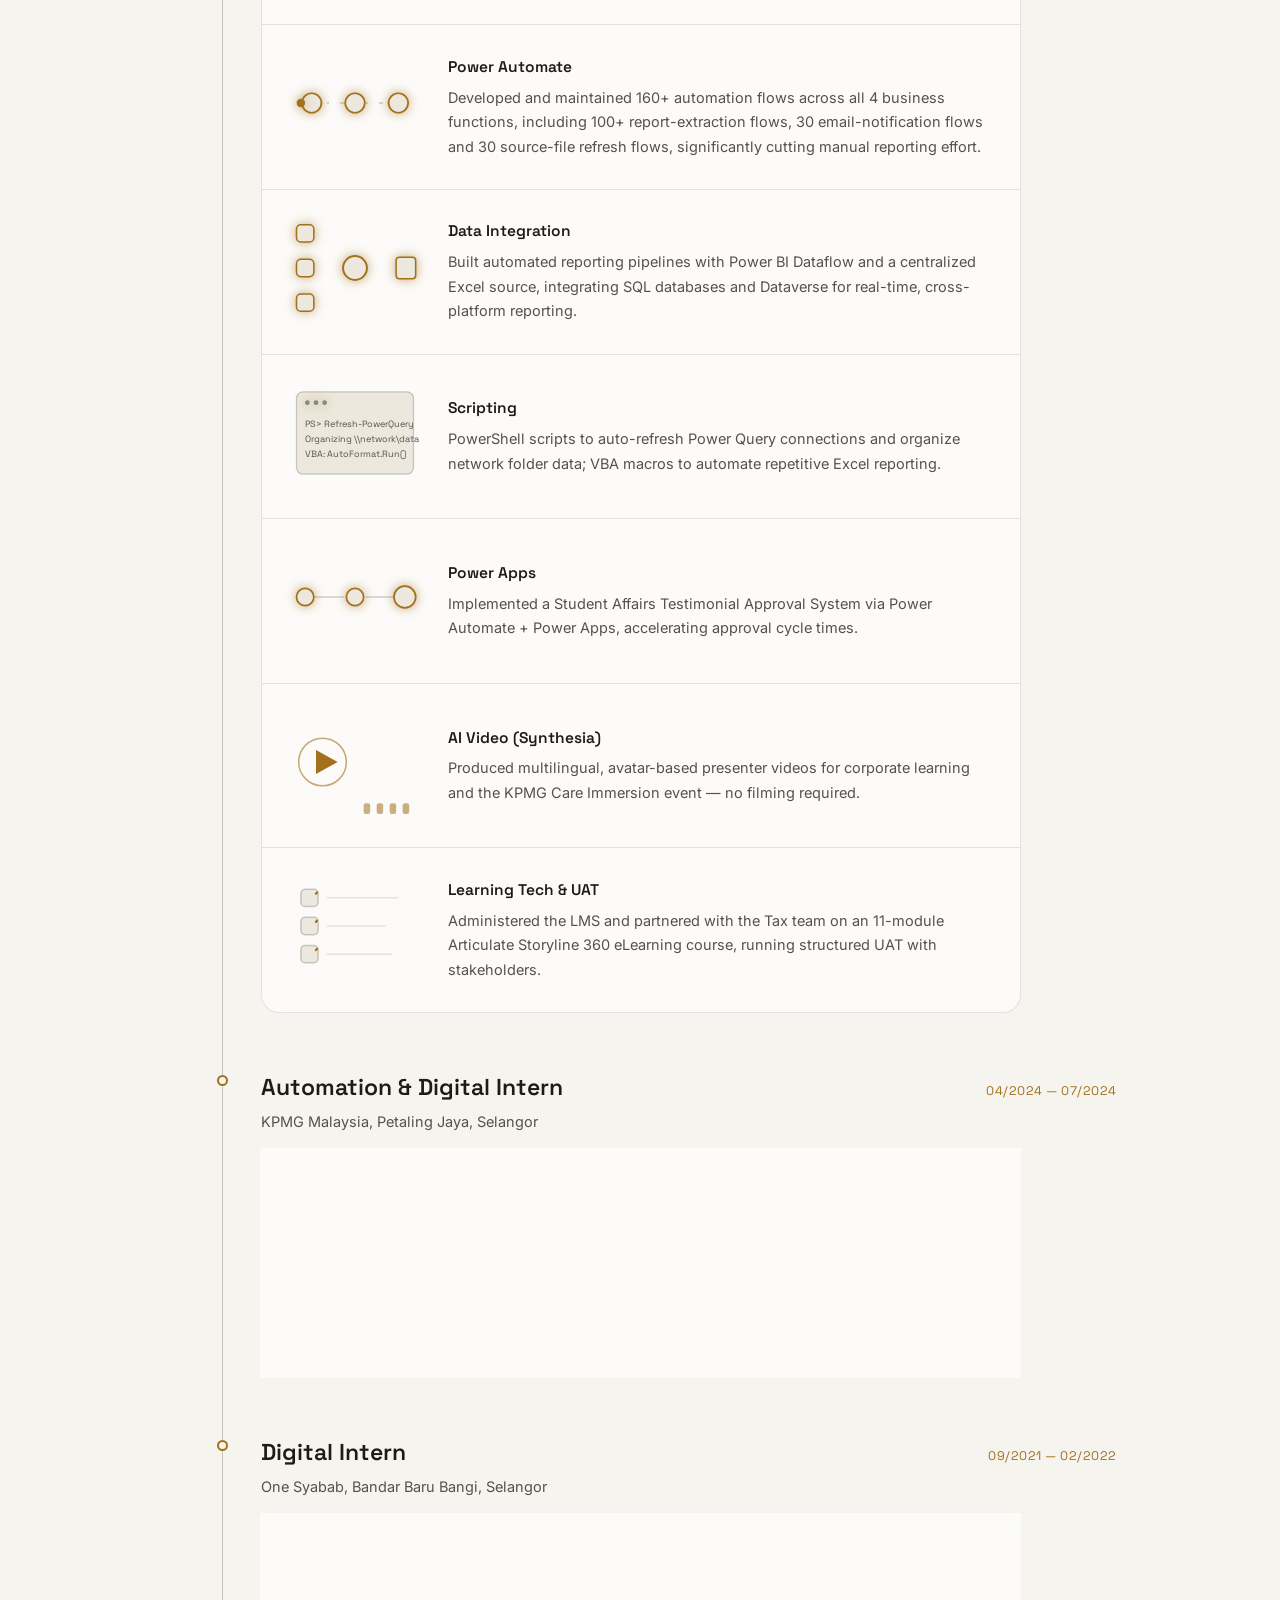
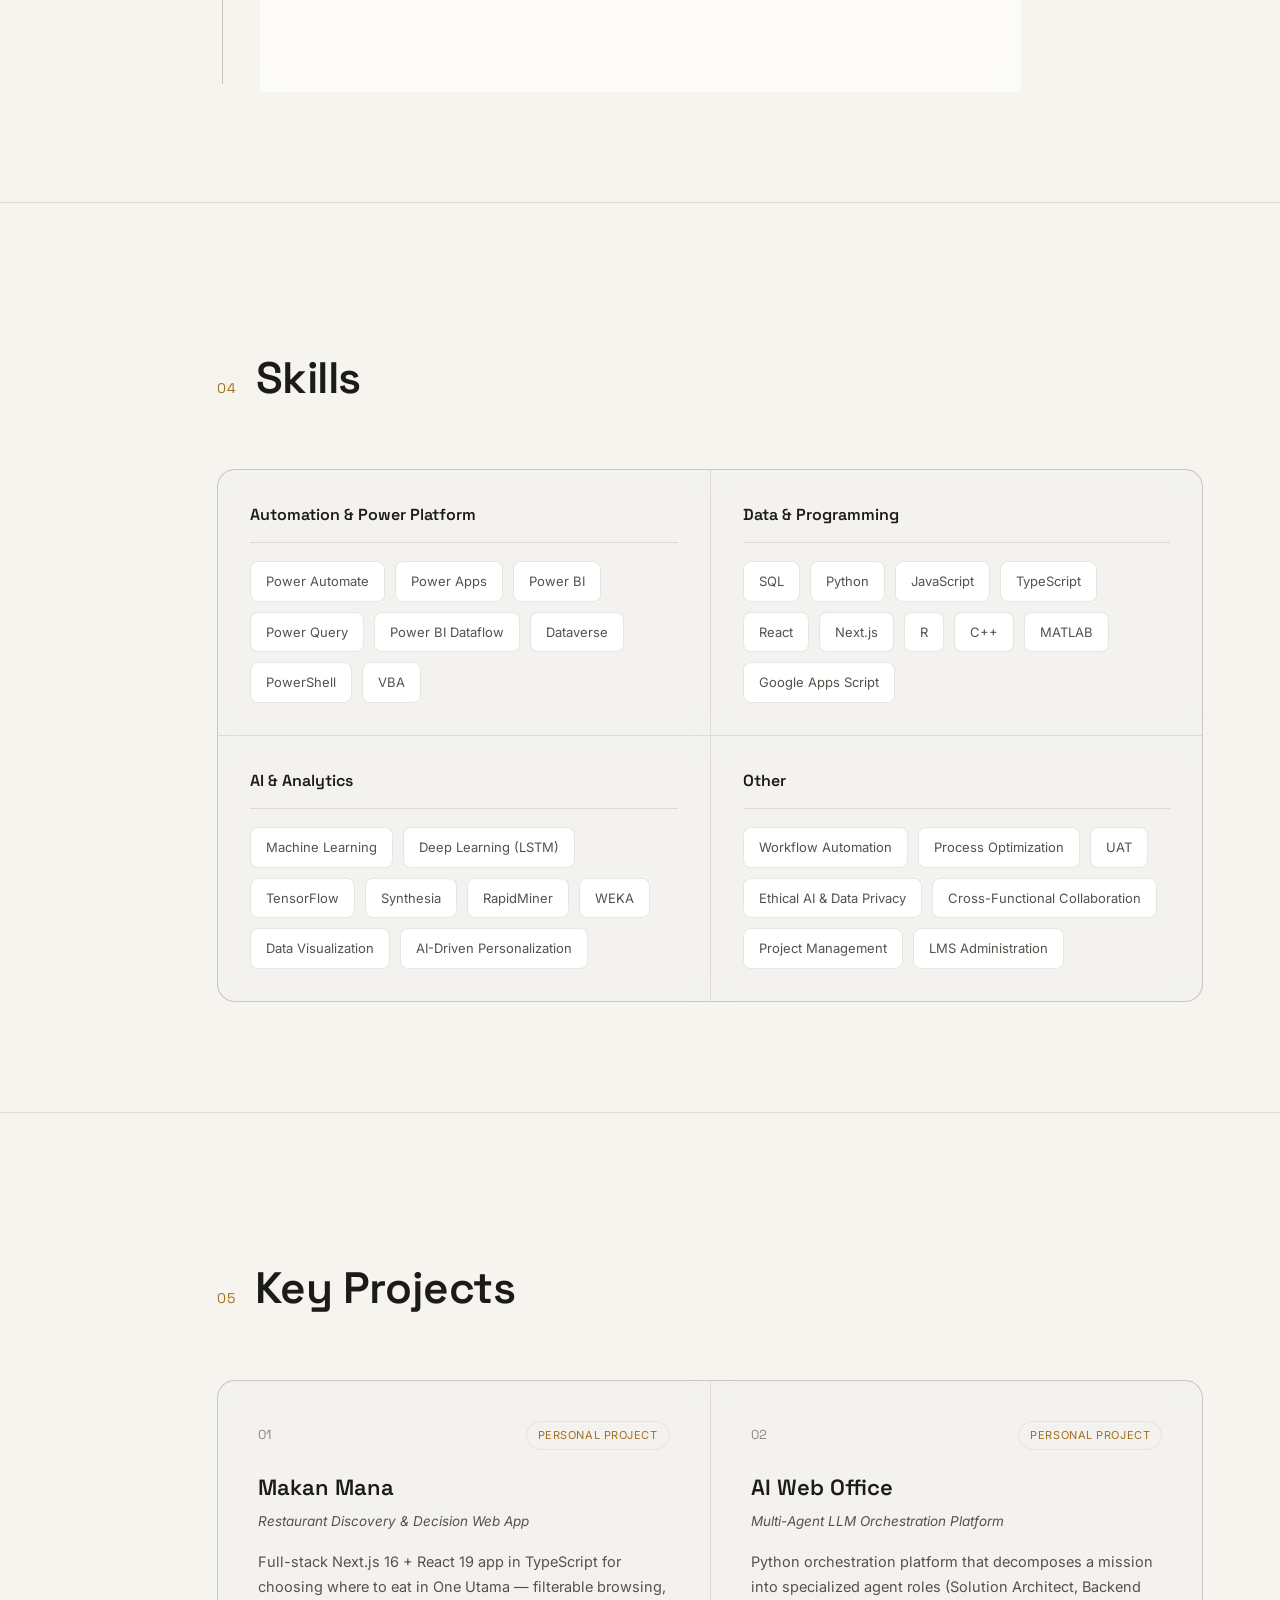
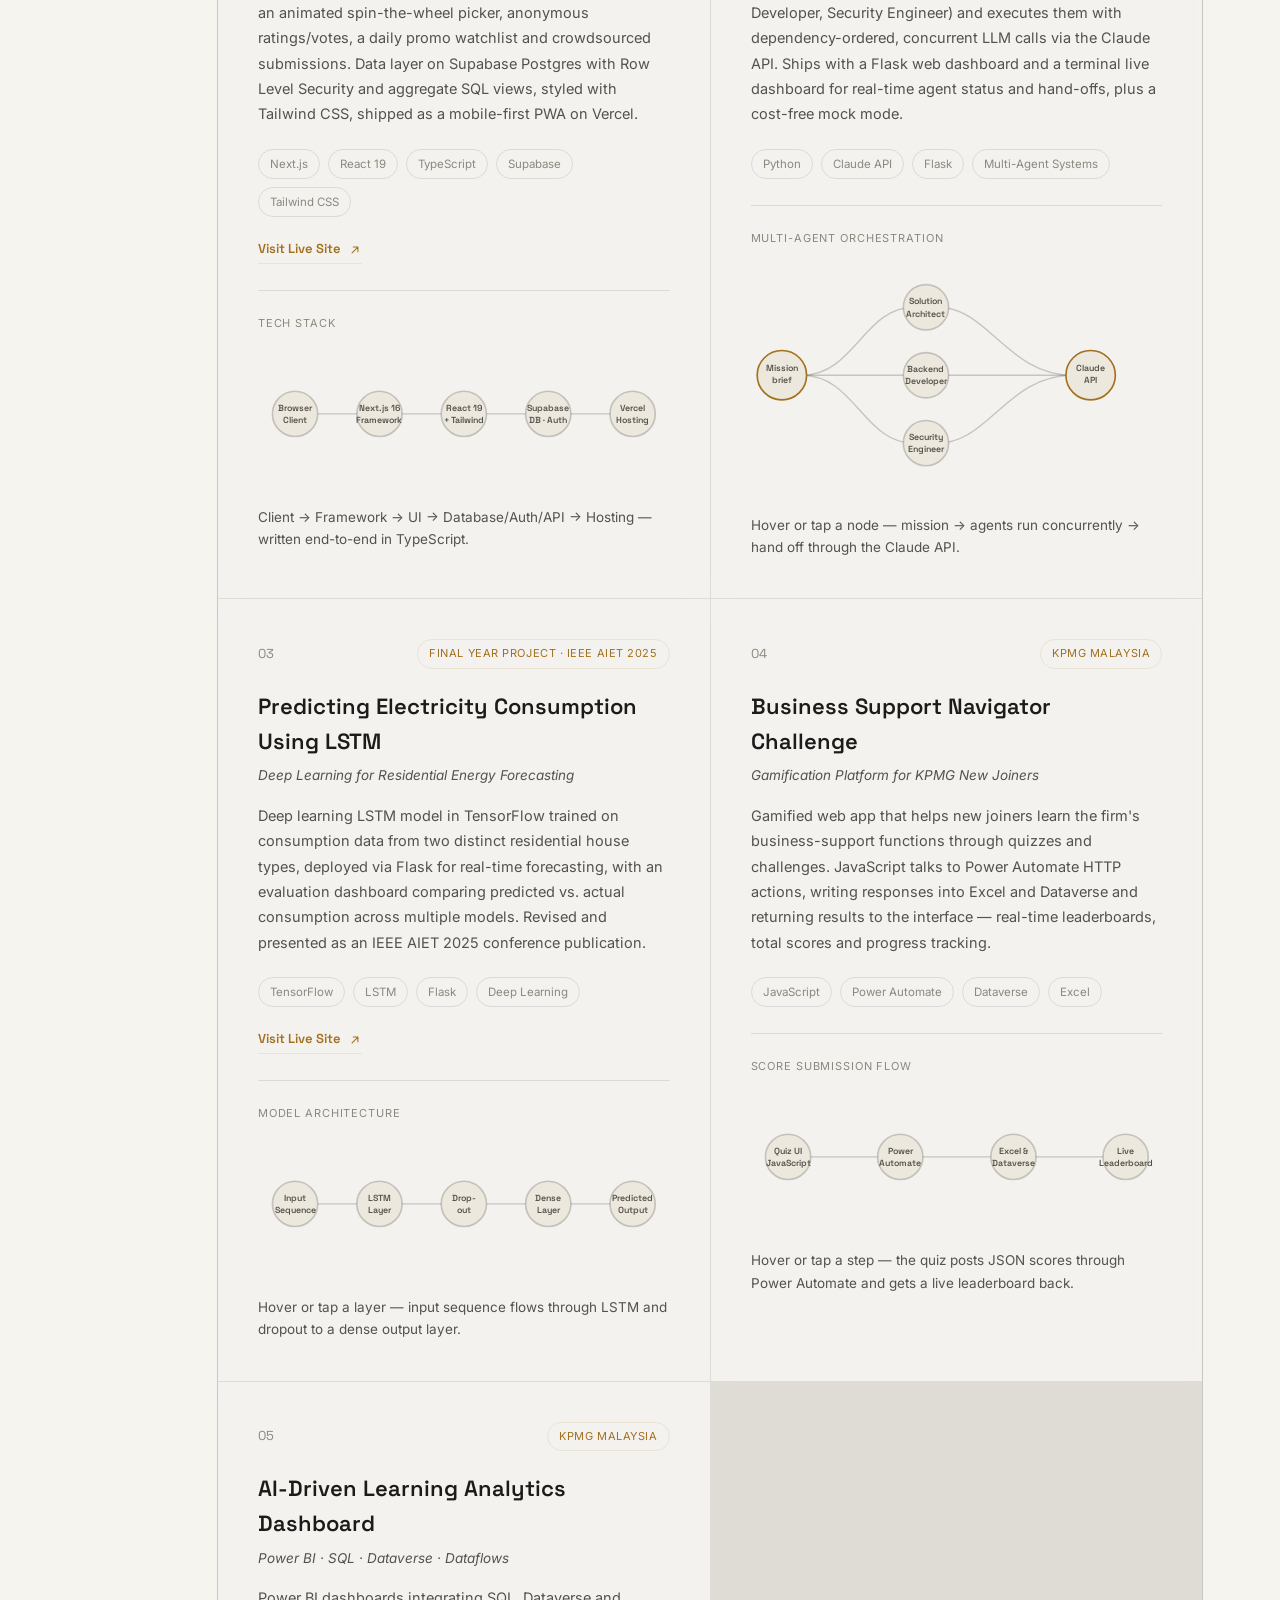
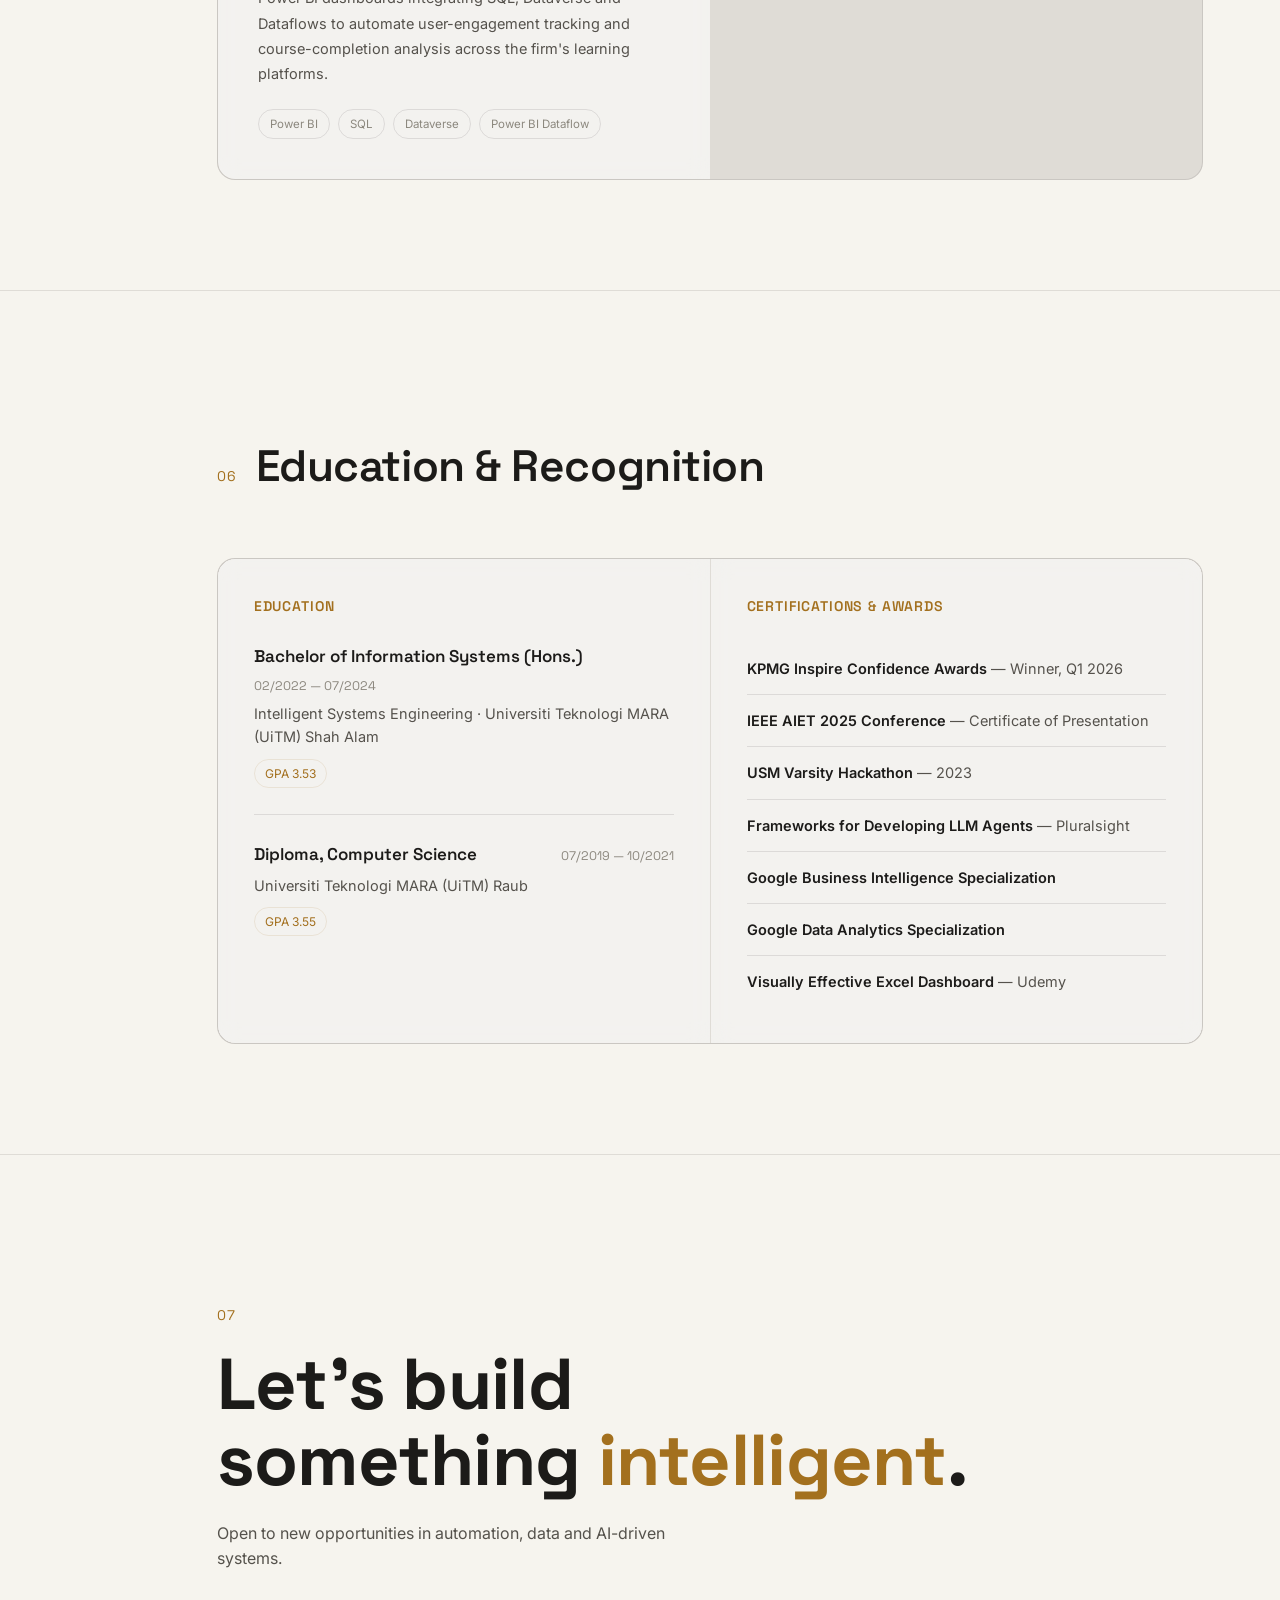
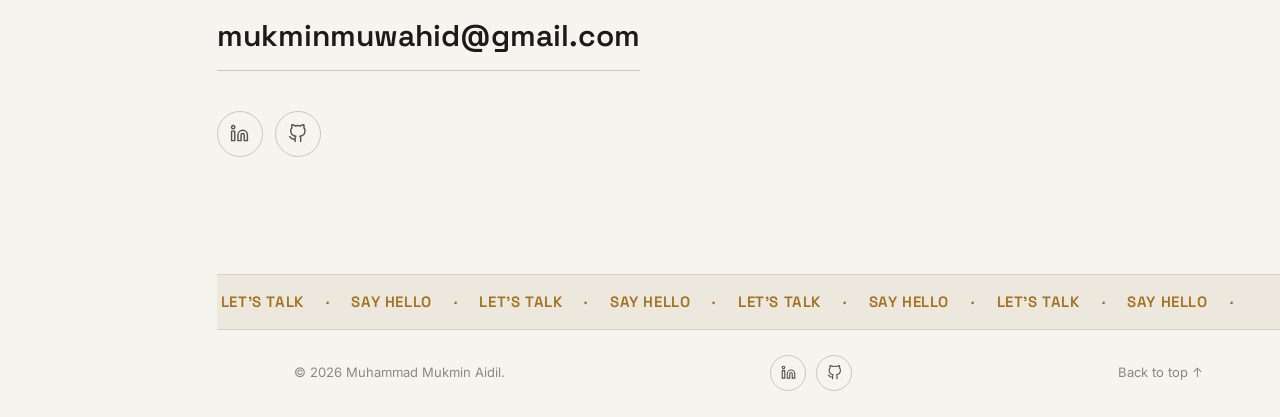
==== commit b199a9a2: "Add interactive architecture diagrams to three project cards - Generalized the orchestration-diagram" ====
--- a/index.html
+++ b/index.html
@@ -478,6 +478,50 @@
           Visit Live Site
           <svg viewBox="0 0 24 24" fill="none"><path d="M7 17L17 7M17 7H9M17 7V15" stroke="currentColor" stroke-width="1.8" stroke-linecap="round" stroke-linejoin="round"/></svg>
         </a>
+
+        <div class="orchestration orch-linear">
+          <span class="orch-label">Tech stack</span>
+          <svg viewBox="0 0 400 130" class="orch-svg" aria-hidden="true">
+            <path class="orch-link" data-left="client" data-right="framework" d="M58,65 H96"/>
+            <path class="orch-link" data-left="framework" data-right="ui" d="M140,65 H178"/>
+            <path class="orch-link" data-left="ui" data-right="data" d="M222,65 H260"/>
+            <path class="orch-link" data-left="data" data-right="hosting" d="M304,65 H342"/>
+
+            <circle class="orch-dot orch-dot-single" r="3" style="offset-path:path('M58,65 H342')"/>
+
+            <g class="orch-node" data-role="client" tabindex="0"
+               data-desc="Client — the browser rendering the app as a mobile-first PWA.">
+              <circle cx="36" cy="65" r="22"/>
+              <text x="36" y="62">Browser</text>
+              <text x="36" y="74">Client</text>
+            </g>
+            <g class="orch-node" data-role="framework" tabindex="0"
+               data-desc="Framework — Next.js 16 with the App Router and Turbopack.">
+              <circle cx="118" cy="65" r="22"/>
+              <text x="118" y="62">Next.js 16</text>
+              <text x="118" y="74">Framework</text>
+            </g>
+            <g class="orch-node" data-role="ui" tabindex="0"
+               data-desc="UI — React 19 components styled with Tailwind CSS.">
+              <circle cx="200" cy="65" r="22"/>
+              <text x="200" y="62">React 19</text>
+              <text x="200" y="74">+ Tailwind</text>
+            </g>
+            <g class="orch-node" data-role="data" tabindex="0"
+               data-desc="Database / Auth / API — Supabase (Postgres + @supabase/ssr) with Row Level Security.">
+              <circle cx="282" cy="65" r="22"/>
+              <text x="282" y="62">Supabase</text>
+              <text x="282" y="74">DB · Auth</text>
+            </g>
+            <g class="orch-node" data-role="hosting" tabindex="0"
+               data-desc="Hosting — deployed on Vercel's free Hobby tier.">
+              <circle cx="364" cy="65" r="22"/>
+              <text x="364" y="62">Vercel</text>
+              <text x="364" y="74">Hosting</text>
+            </g>
+          </svg>
+          <p class="orch-caption" data-default="Client → Framework → UI → Database/Auth/API → Hosting — written end-to-end in TypeScript.">Client → Framework → UI → Database/Auth/API → Hosting — written end-to-end in TypeScript.</p>
+        </div>
       </article>
 
       <article class="project-card reveal">
@@ -492,7 +536,8 @@
           <span>Python</span><span>Claude API</span><span>Flask</span><span>Multi-Agent Systems</span>
         </div>
 
-        <div class="orchestration" id="orchestration">
+        <div class="orchestration">
+          <span class="orch-label">Multi-agent orchestration</span>
           <svg viewBox="0 0 400 220" class="orch-svg" aria-hidden="true">
             <path class="orch-link" data-for="architect" d="M50,110 C100,110 110,44 158,44"/>
             <path class="orch-link" data-for="backend"   d="M50,110 H158"/>
@@ -538,7 +583,7 @@
               <text x="330" y="118">API</text>
             </g>
           </svg>
-          <p class="orch-caption" id="orchCaption" data-default="Hover or tap a node — mission → agents run concurrently → hand off through the Claude API.">Hover or tap a node — mission → agents run concurrently → hand off through the Claude API.</p>
+          <p class="orch-caption" data-default="Hover or tap a node — mission → agents run concurrently → hand off through the Claude API.">Hover or tap a node — mission → agents run concurrently → hand off through the Claude API.</p>
         </div>
       </article>
 
@@ -553,6 +598,54 @@
         <div class="project-stack">
           <span>TensorFlow</span><span>LSTM</span><span>Flask</span><span>Deep Learning</span>
         </div>
+        <a class="project-live" href="https://mukminmuwahhid.github.io/LSTM/index.html" target="_blank" rel="noopener">
+          Visit Live Site
+          <svg viewBox="0 0 24 24" fill="none"><path d="M7 17L17 7M17 7H9M17 7V15" stroke="currentColor" stroke-width="1.8" stroke-linecap="round" stroke-linejoin="round"/></svg>
+        </a>
+
+        <div class="orchestration orch-linear">
+          <span class="orch-label">Model architecture</span>
+          <svg viewBox="0 0 400 130" class="orch-svg" aria-hidden="true">
+            <path class="orch-link" data-left="input" data-right="lstm" d="M58,65 H96"/>
+            <path class="orch-link" data-left="lstm" data-right="dropout" d="M140,65 H178"/>
+            <path class="orch-link" data-left="dropout" data-right="dense" d="M222,65 H260"/>
+            <path class="orch-link" data-left="dense" data-right="output" d="M304,65 H342"/>
+
+            <circle class="orch-dot orch-dot-single" r="3" style="offset-path:path('M58,65 H342')"/>
+
+            <g class="orch-node" data-role="input" tabindex="0"
+               data-desc="Input Sequence — a rolling window of past hourly consumption readings fed into the model.">
+              <circle cx="36" cy="65" r="22"/>
+              <text x="36" y="62">Input</text>
+              <text x="36" y="74">Sequence</text>
+            </g>
+            <g class="orch-node" data-role="lstm" tabindex="0"
+               data-desc="LSTM Layer — recurrent units that capture long-term temporal patterns in the sequence.">
+              <circle cx="118" cy="65" r="22"/>
+              <text x="118" y="62">LSTM</text>
+              <text x="118" y="74">Layer</text>
+            </g>
+            <g class="orch-node" data-role="dropout" tabindex="0"
+               data-desc="Dropout — randomly disables units during training to reduce overfitting.">
+              <circle cx="200" cy="65" r="22"/>
+              <text x="200" y="62">Drop-</text>
+              <text x="200" y="74">out</text>
+            </g>
+            <g class="orch-node" data-role="dense" tabindex="0"
+               data-desc="Dense Layer — a fully connected layer that maps the LSTM output to a single value.">
+              <circle cx="282" cy="65" r="22"/>
+              <text x="282" y="62">Dense</text>
+              <text x="282" y="74">Layer</text>
+            </g>
+            <g class="orch-node" data-role="output" tabindex="0"
+               data-desc="Predicted Output — the forecasted next-step consumption, compared against actual usage on the evaluation dashboard.">
+              <circle cx="364" cy="65" r="22"/>
+              <text x="364" y="62">Predicted</text>
+              <text x="364" y="74">Output</text>
+            </g>
+          </svg>
+          <p class="orch-caption" data-default="Hover or tap a layer — input sequence flows through LSTM and dropout to a dense output layer.">Hover or tap a layer — input sequence flows through LSTM and dropout to a dense output layer.</p>
+        </div>
       </article>
 
       <article class="project-card reveal">
@@ -565,6 +658,43 @@
         <p>Gamified web app that helps new joiners learn the firm's business-support functions through quizzes and challenges. JavaScript talks to Power Automate HTTP actions, writing responses into Excel and Dataverse and returning results to the interface — real-time leaderboards, total scores and progress tracking.</p>
         <div class="project-stack">
           <span>JavaScript</span><span>Power Automate</span><span>Dataverse</span><span>Excel</span>
+        </div>
+
+        <div class="orchestration orch-linear">
+          <span class="orch-label">Score submission flow</span>
+          <svg viewBox="0 0 400 130" class="orch-svg" aria-hidden="true">
+            <path class="orch-link" data-left="quiz" data-right="flow" d="M58,65 H123"/>
+            <path class="orch-link" data-left="flow" data-right="store" d="M167,65 H233"/>
+            <path class="orch-link" data-left="store" data-right="board" d="M277,65 H342"/>
+
+            <circle class="orch-dot orch-dot-single" r="3" style="offset-path:path('M58,65 H342')"/>
+
+            <g class="orch-node" data-role="quiz" tabindex="0"
+               data-desc="Quiz UI — vanilla JavaScript quiz screen; on submit it POSTs a JSON payload like { score, totalQuestions, userId } via fetch.">
+              <circle cx="36" cy="65" r="22"/>
+              <text x="36" y="62">Quiz UI</text>
+              <text x="36" y="74">JavaScript</text>
+            </g>
+            <g class="orch-node" data-role="flow" tabindex="0"
+               data-desc="Power Automate — an HTTP-triggered flow receives the JSON payload and orchestrates the writes.">
+              <circle cx="145" cy="65" r="22"/>
+              <text x="145" y="62">Power</text>
+              <text x="145" y="74">Automate</text>
+            </g>
+            <g class="orch-node" data-role="store" tabindex="0"
+               data-desc="Excel &amp; Dataverse — the flow writes the score and progress into both an Excel table and Dataverse records.">
+              <circle cx="255" cy="65" r="22"/>
+              <text x="255" y="62">Excel &amp;</text>
+              <text x="255" y="74">Dataverse</text>
+            </g>
+            <g class="orch-node" data-role="board" tabindex="0"
+               data-desc="Live Leaderboard — the flow responds with updated JSON standings, rendered back into the quiz UI in real time.">
+              <circle cx="364" cy="65" r="22"/>
+              <text x="364" y="62">Live</text>
+              <text x="364" y="74">Leaderboard</text>
+            </g>
+          </svg>
+          <p class="orch-caption" data-default="Hover or tap a step — the quiz posts JSON scores through Power Automate and gets a live leaderboard back.">Hover or tap a step — the quiz posts JSON scores through Power Automate and gets a live leaderboard back.</p>
         </div>
       </article>
 
--- a/css/style.css
+++ b/css/style.css
@@ -664,8 +664,12 @@
 .project-live:hover{ border-color:var(--accent); }
 .project-live:hover svg{ transform:translate(2px,-2px); }
 
-/* ---------- Orchestration diagram (AI Web Office) ---------- */
+/* ---------- Interactive architecture diagrams (reused across project cards) ---------- */
 .orchestration{ margin-top:26px; padding-top:24px; border-top:1px solid var(--line); }
+.orch-label{
+  display:block; font-size:11px; letter-spacing:.08em; text-transform:uppercase;
+  color:var(--fg-faint); margin-bottom:14px;
+}
 .orch-svg{ width:100%; height:auto; overflow:visible; }
 .orch-link{
   fill:none; stroke:var(--line-strong); stroke-width:1.4;
@@ -686,6 +690,13 @@
   96%{ opacity:1; }
   100%{ offset-distance:100%; opacity:0; }
 }
+.orchestration.playing .orch-dot.orch-dot-single{ animation:orchDotSingle 3.4s linear infinite; }
+@keyframes orchDotSingle{
+  0%{ offset-distance:0%; opacity:0; }
+  6%{ opacity:1; }
+  94%{ opacity:1; }
+  100%{ offset-distance:100%; opacity:0; }
+}
 .orch-node{ cursor:pointer; outline:none; }
 .orch-node:focus-visible circle{ stroke:var(--fg); stroke-width:2.4; }
 .orch-node circle{
@@ -801,4 +812,9 @@
   .say-hello span{ display:none; }
   .say-hello{ padding:12px; }
   .say-hello svg{ width:16px; height:16px; }
-}
+
+  .project-card{ padding:24px; }
+  .orch-node text{ font-size:12.5px; }
+  .orch-node circle{ stroke-width:2; }
+  .orch-link{ stroke-width:1.8; }
+}
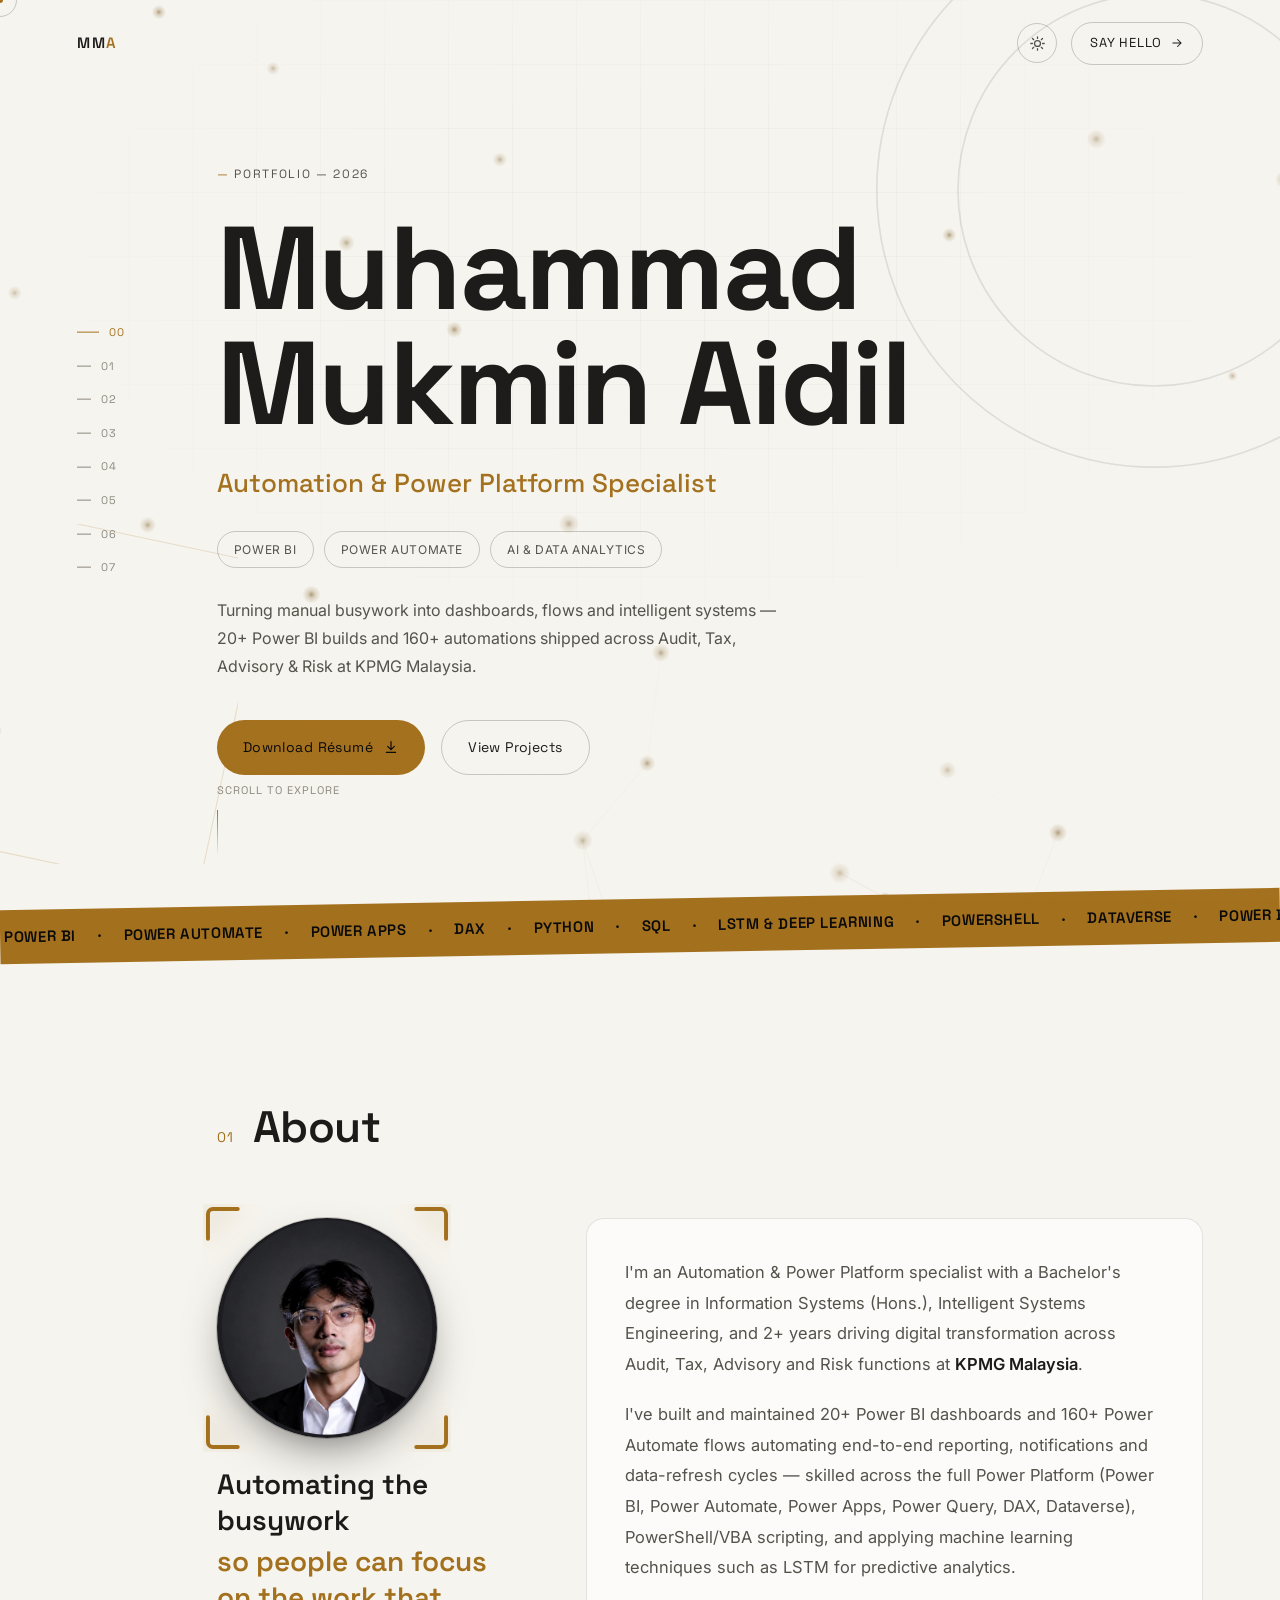
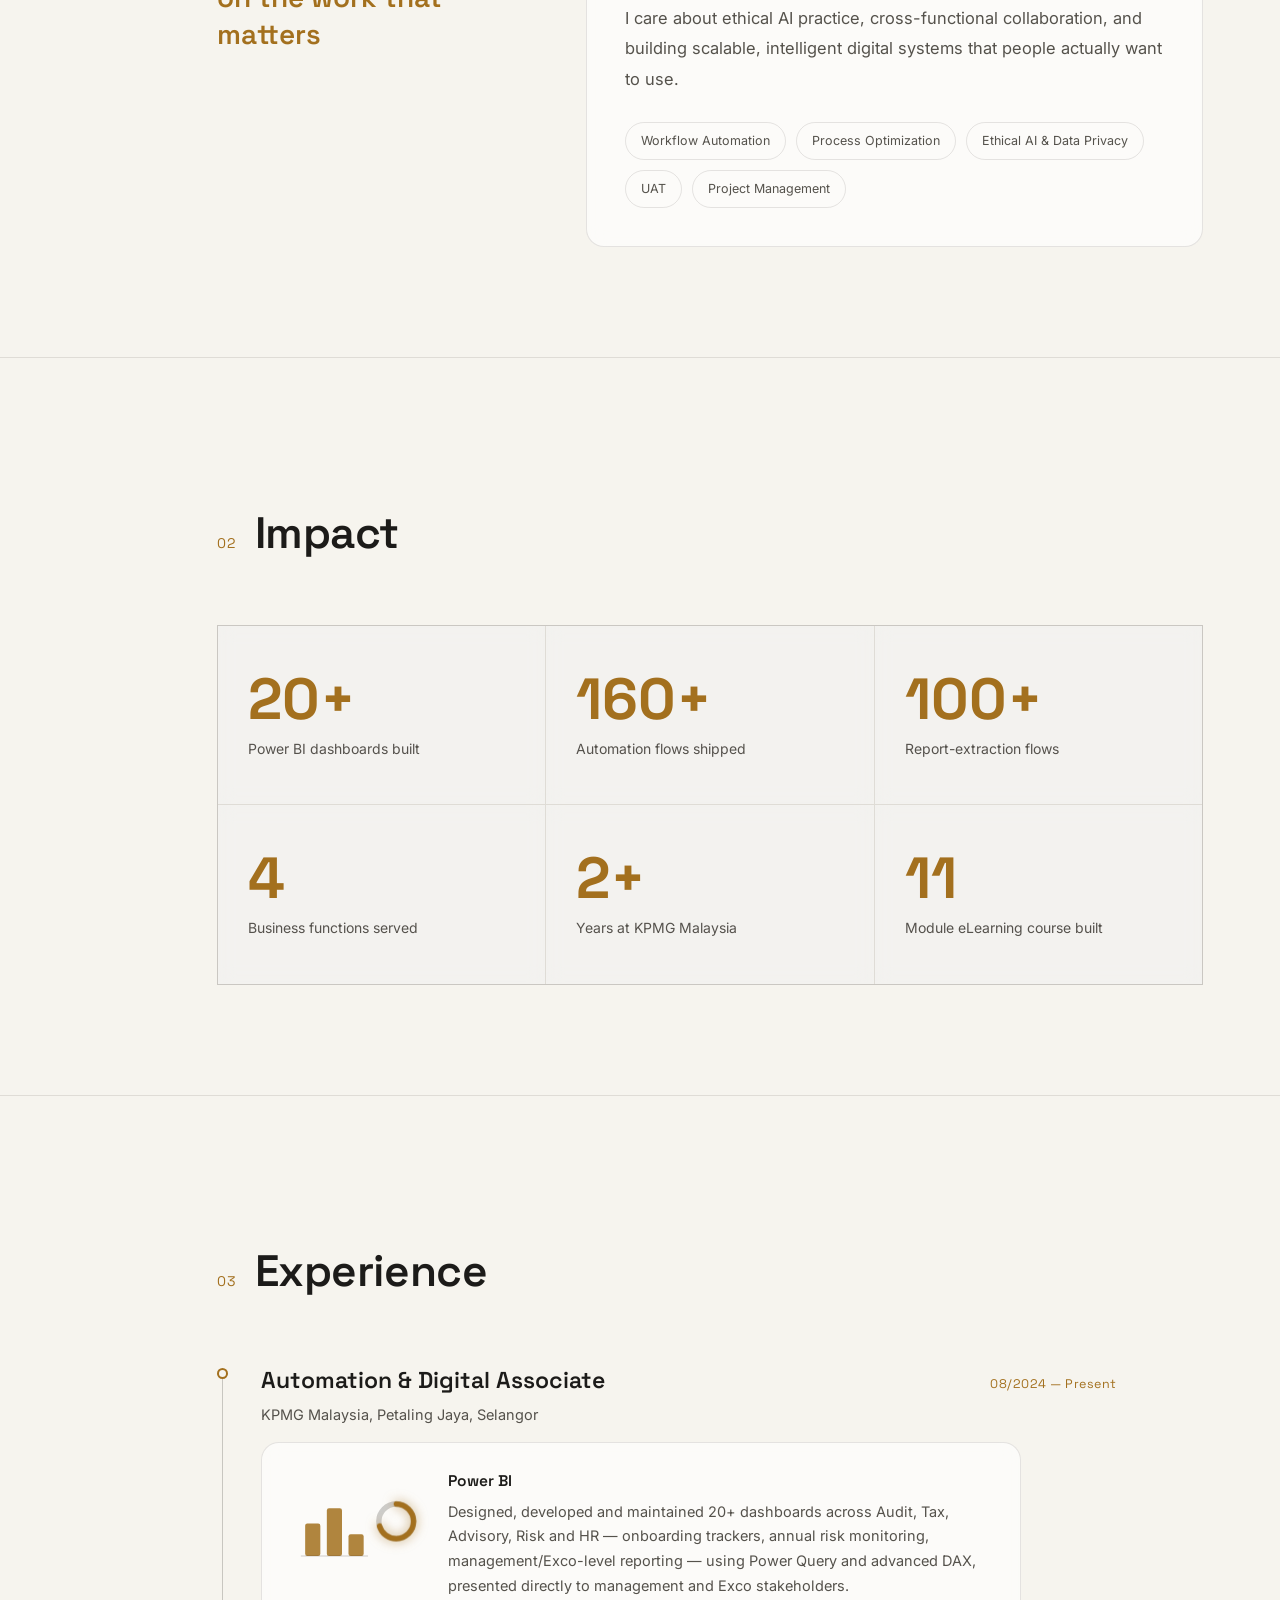
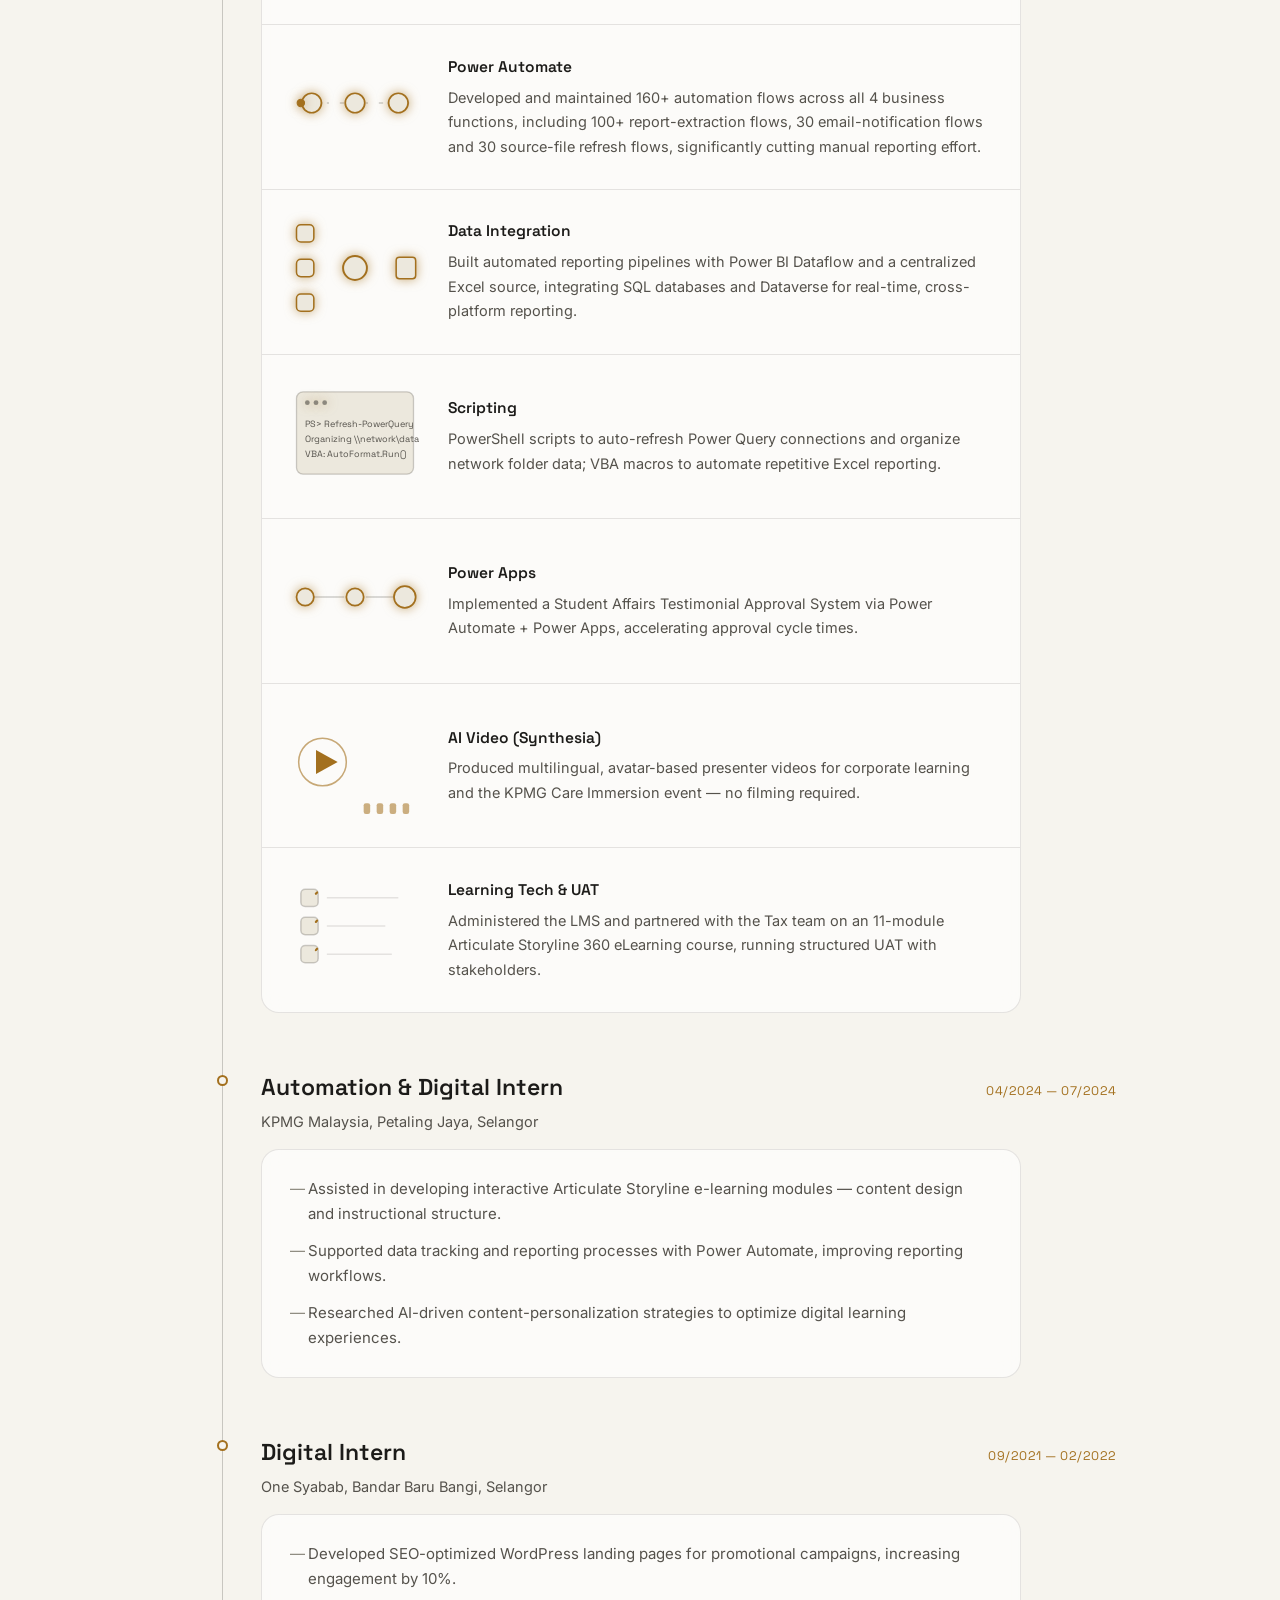
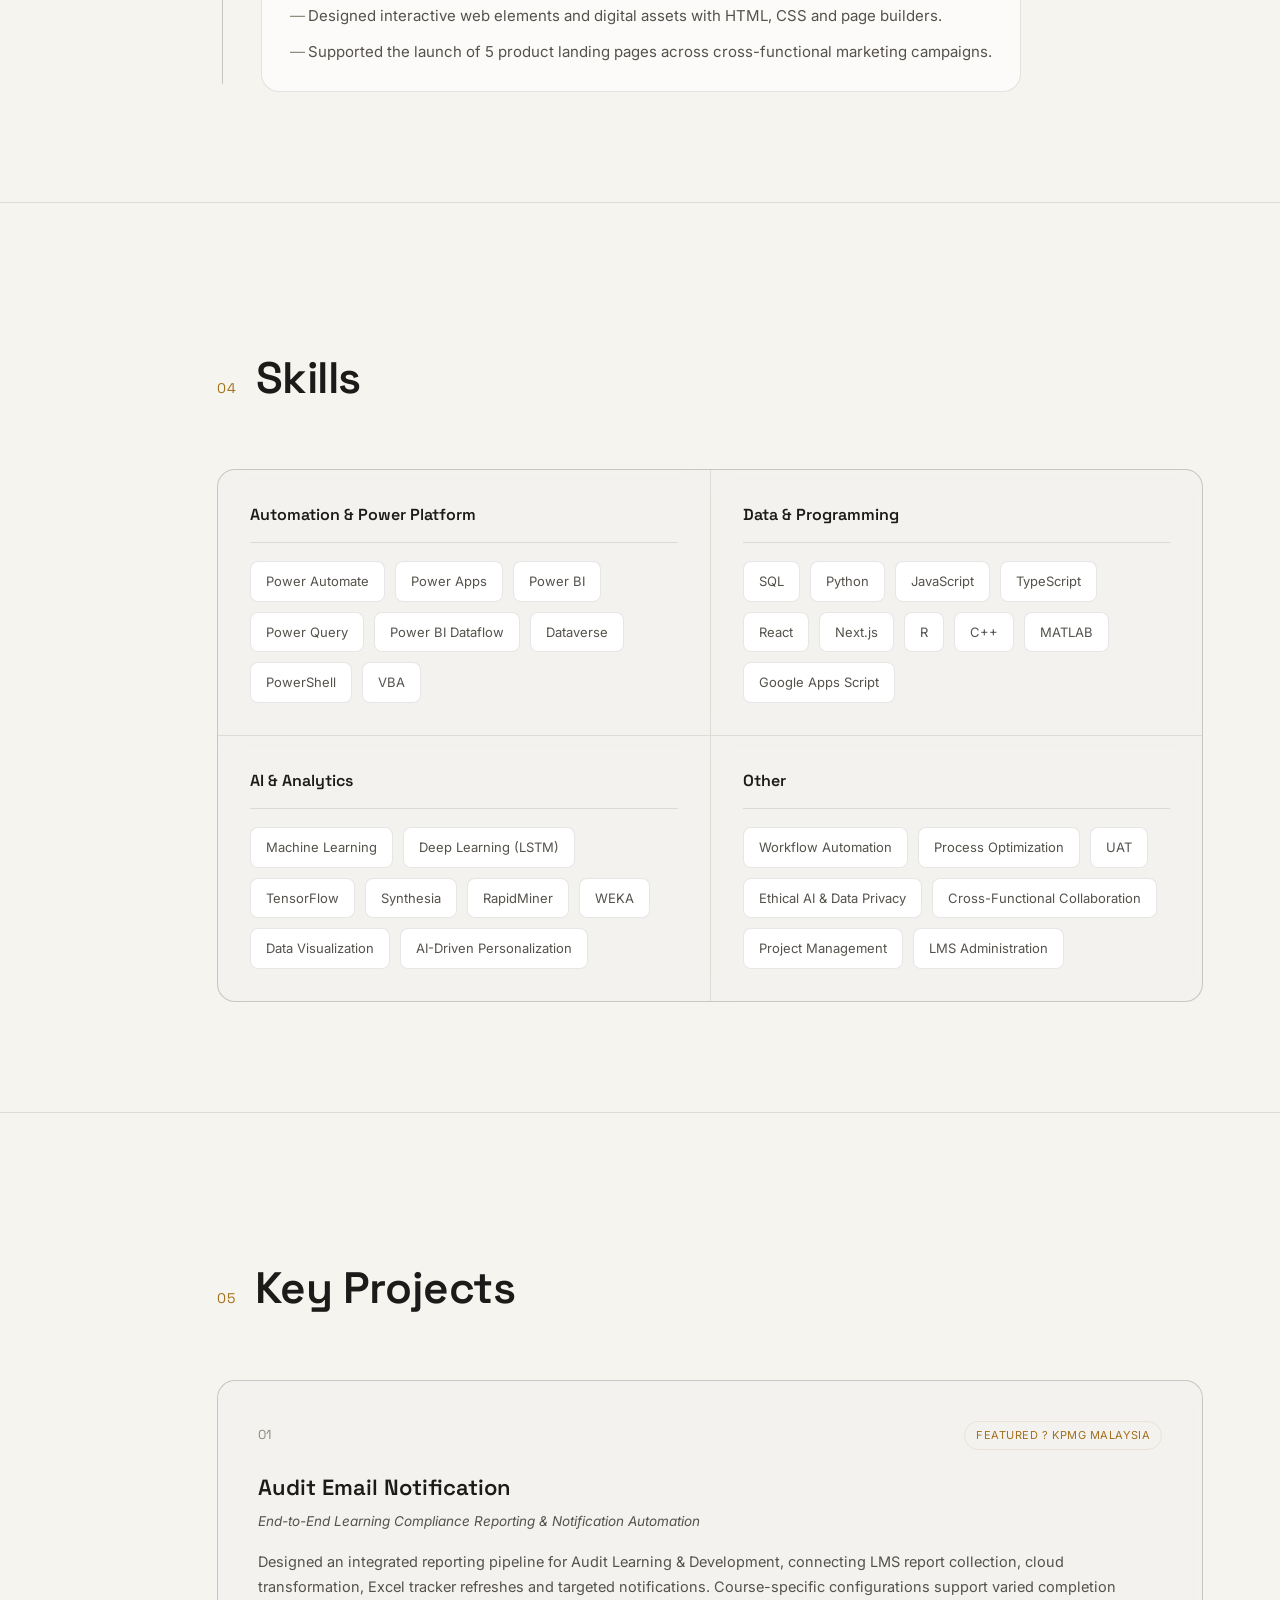
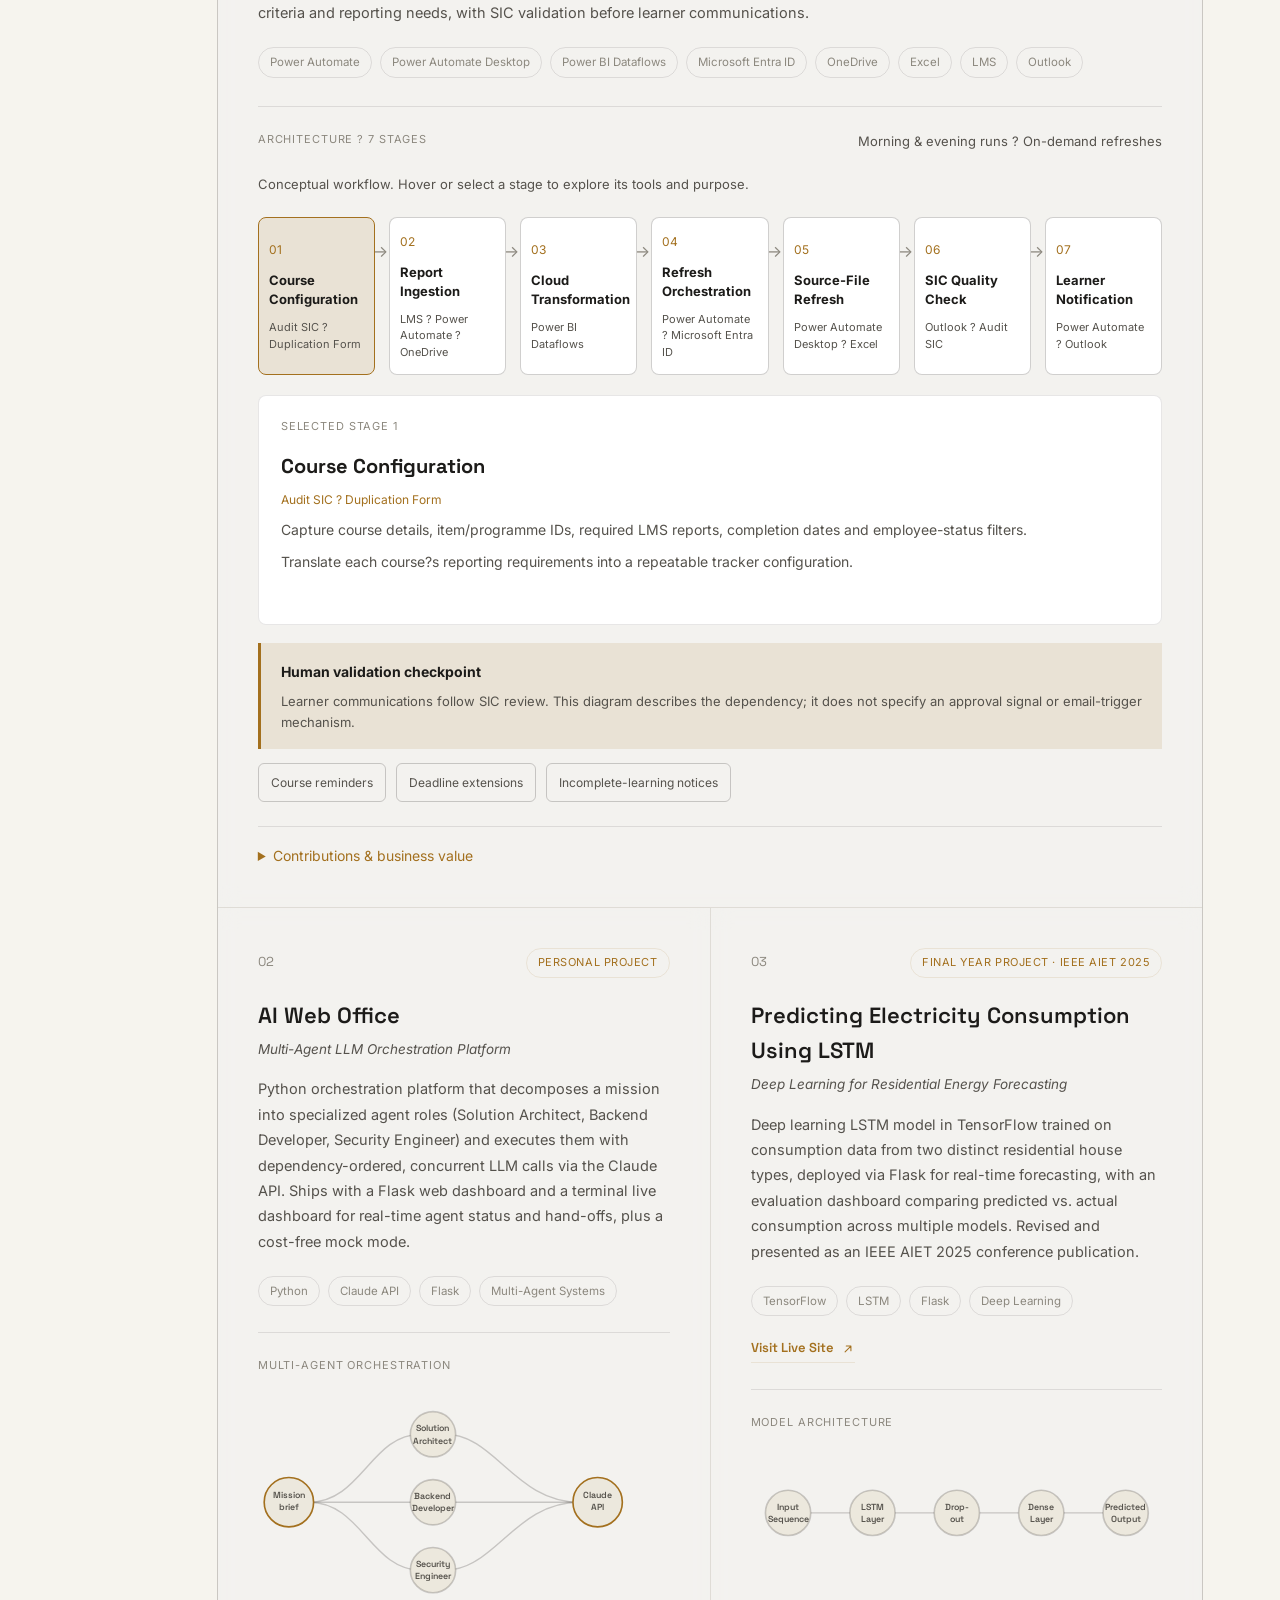
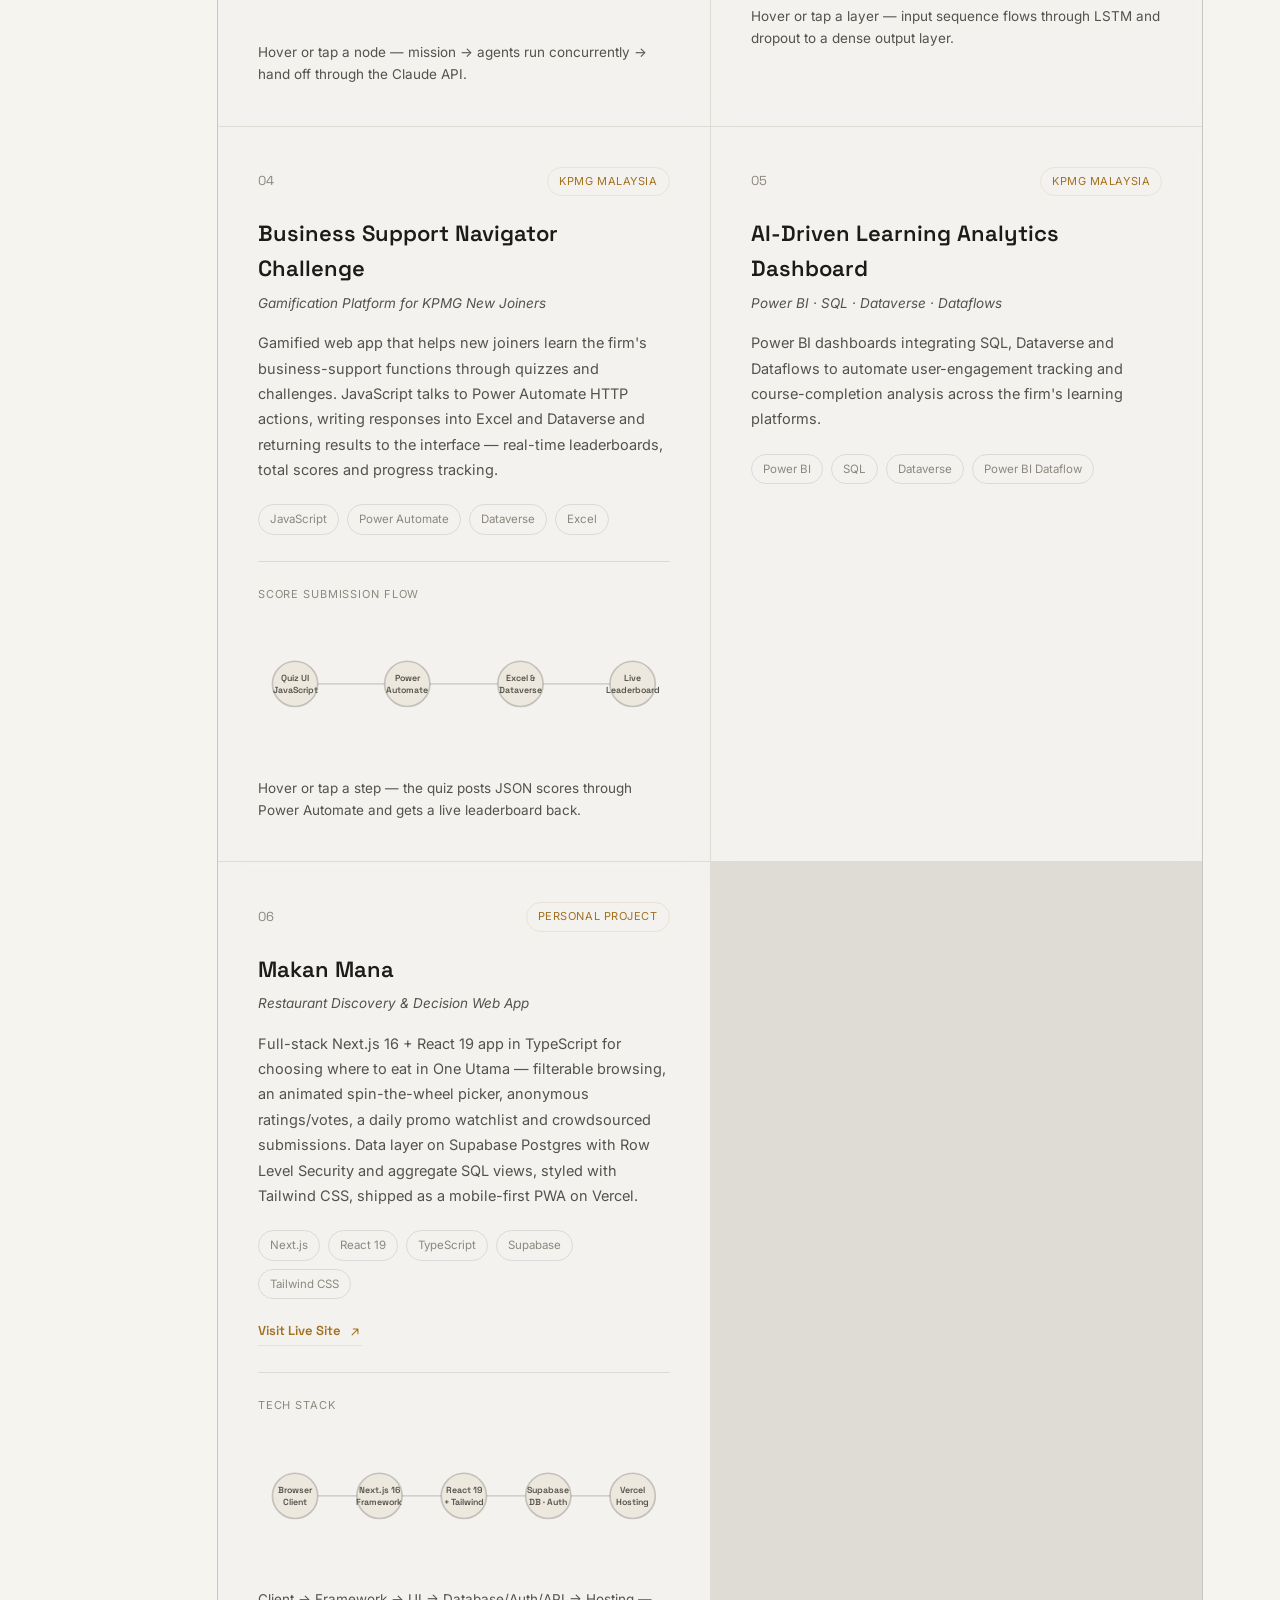
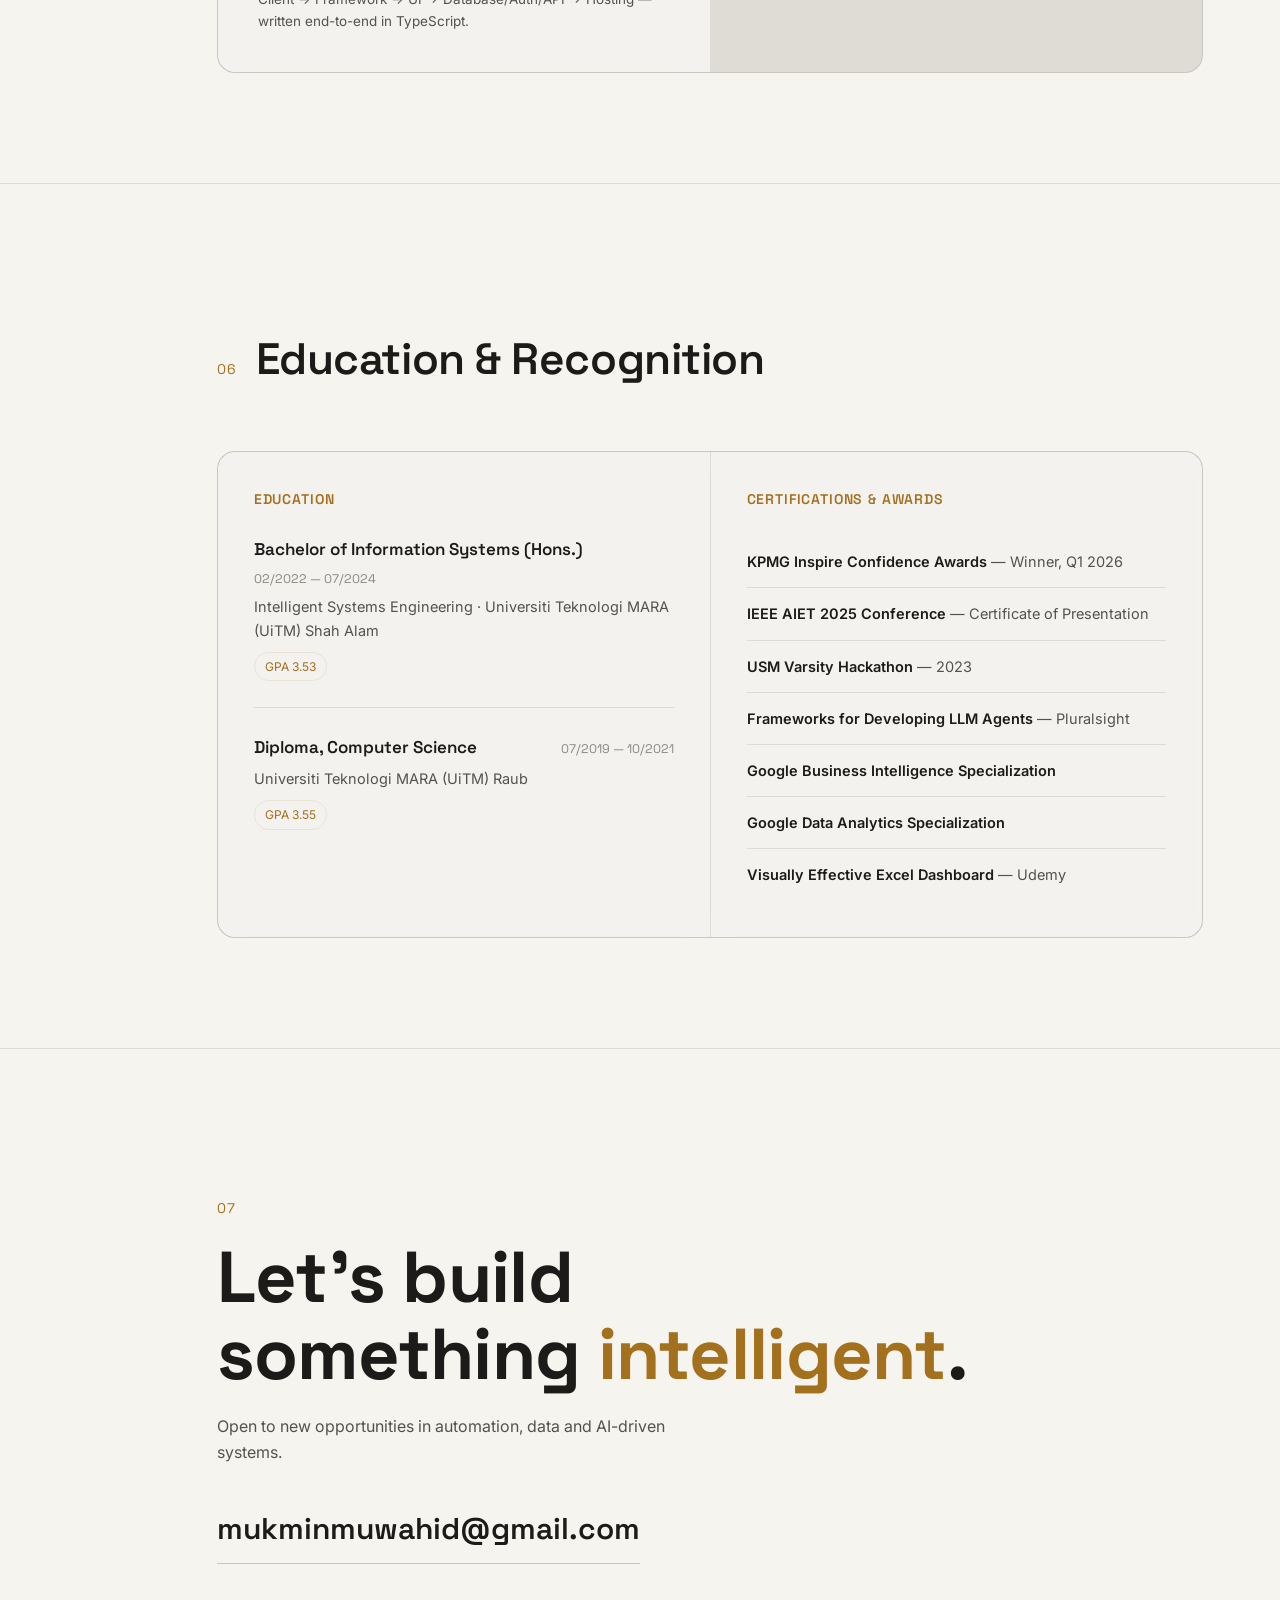
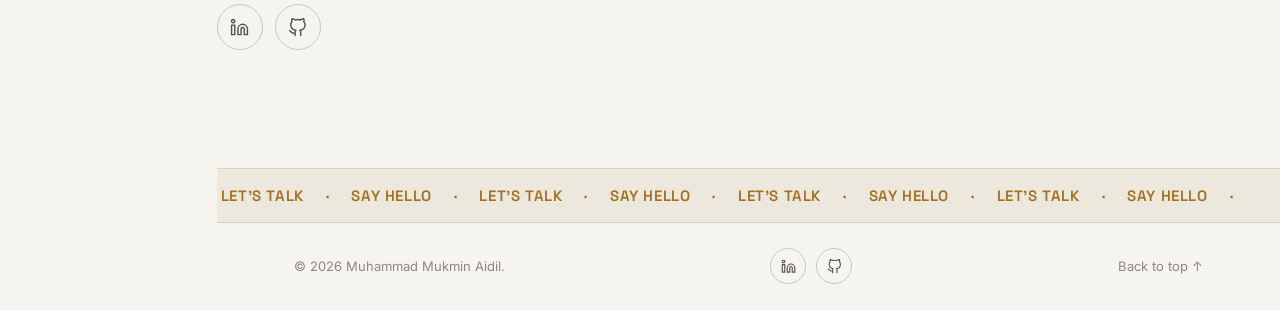
==== commit f9b5bf18: "Feature Audit reporting automation workflow and reorder projects" ====
--- a/index.html
+++ b/index.html
@@ -463,66 +463,32 @@
 
     <div class="projects-grid">
 
-      <article class="project-card reveal">
-        <div class="project-top">
-          <span class="project-index">01</span>
-          <span class="project-tag">Personal Project</span>
-        </div>
-        <h3>Makan Mana</h3>
-        <p class="project-role">Restaurant Discovery &amp; Decision Web App</p>
-        <p>Full-stack Next.js 16 + React 19 app in TypeScript for choosing where to eat in One Utama — filterable browsing, an animated spin-the-wheel picker, anonymous ratings/votes, a daily promo watchlist and crowdsourced submissions. Data layer on Supabase Postgres with Row Level Security and aggregate SQL views, styled with Tailwind CSS, shipped as a mobile-first PWA on Vercel.</p>
-        <div class="project-stack">
-          <span>Next.js</span><span>React 19</span><span>TypeScript</span><span>Supabase</span><span>Tailwind CSS</span>
-        </div>
-        <a class="project-live" href="https://makan-mana-ten.vercel.app/" target="_blank" rel="noopener">
-          Visit Live Site
-          <svg viewBox="0 0 24 24" fill="none"><path d="M7 17L17 7M17 7H9M17 7V15" stroke="currentColor" stroke-width="1.8" stroke-linecap="round" stroke-linejoin="round"/></svg>
-        </a>
-
-        <div class="orchestration orch-linear">
-          <span class="orch-label">Tech stack</span>
-          <svg viewBox="0 0 400 130" class="orch-svg" aria-hidden="true">
-            <path class="orch-link" data-left="client" data-right="framework" d="M58,65 H96"/>
-            <path class="orch-link" data-left="framework" data-right="ui" d="M140,65 H178"/>
-            <path class="orch-link" data-left="ui" data-right="data" d="M222,65 H260"/>
-            <path class="orch-link" data-left="data" data-right="hosting" d="M304,65 H342"/>
-
-            <circle class="orch-dot orch-dot-single" r="3" style="offset-path:path('M58,65 H342')"/>
-
-            <g class="orch-node" data-role="client" tabindex="0"
-               data-desc="Client — the browser rendering the app as a mobile-first PWA.">
-              <circle cx="36" cy="65" r="22"/>
-              <text x="36" y="62">Browser</text>
-              <text x="36" y="74">Client</text>
-            </g>
-            <g class="orch-node" data-role="framework" tabindex="0"
-               data-desc="Framework — Next.js 16 with the App Router and Turbopack.">
-              <circle cx="118" cy="65" r="22"/>
-              <text x="118" y="62">Next.js 16</text>
-              <text x="118" y="74">Framework</text>
-            </g>
-            <g class="orch-node" data-role="ui" tabindex="0"
-               data-desc="UI — React 19 components styled with Tailwind CSS.">
-              <circle cx="200" cy="65" r="22"/>
-              <text x="200" y="62">React 19</text>
-              <text x="200" y="74">+ Tailwind</text>
-            </g>
-            <g class="orch-node" data-role="data" tabindex="0"
-               data-desc="Database / Auth / API — Supabase (Postgres + @supabase/ssr) with Row Level Security.">
-              <circle cx="282" cy="65" r="22"/>
-              <text x="282" y="62">Supabase</text>
-              <text x="282" y="74">DB · Auth</text>
-            </g>
-            <g class="orch-node" data-role="hosting" tabindex="0"
-               data-desc="Hosting — deployed on Vercel's free Hobby tier.">
-              <circle cx="364" cy="65" r="22"/>
-              <text x="364" y="62">Vercel</text>
-              <text x="364" y="74">Hosting</text>
-            </g>
-          </svg>
-          <p class="orch-caption" data-default="Client → Framework → UI → Database/Auth/API → Hosting — written end-to-end in TypeScript.">Client → Framework → UI → Database/Auth/API → Hosting — written end-to-end in TypeScript.</p>
-        </div>
+      <article class="project-card project-featured reveal" id="audit-project">
+        <div class="project-top"><span class="project-index">01</span><span class="project-tag">Featured ? KPMG Malaysia</span></div>
+        <h3>Audit Email Notification</h3>
+        <p class="project-role">End-to-End Learning Compliance Reporting &amp; Notification Automation</p>
+        <p>Designed an integrated reporting pipeline for Audit Learning &amp; Development, connecting LMS report collection, cloud transformation, Excel tracker refreshes and targeted notifications. Course-specific configurations support varied completion criteria and reporting needs, with SIC validation before learner communications.</p>
+        <div class="project-stack"><span>Power Automate</span><span>Power Automate Desktop</span><span>Power BI Dataflows</span><span>Microsoft Entra ID</span><span>OneDrive</span><span>Excel</span><span>LMS</span><span>Outlook</span></div>
+        <div class="audit-workflow">
+          <div class="audit-workflow-head"><span class="orch-label">Architecture ? 7 stages</span><span class="audit-cadence">Morning &amp; evening runs ? On-demand refreshes</span></div>
+          <p class="audit-hint">Conceptual workflow. Hover or select a stage to explore its tools and purpose.</p>
+          <ol class="audit-pipeline" aria-label="Audit reporting workflow"><li><button type="button" class="audit-stage" data-stage="0" aria-pressed="true" aria-controls="audit-detail"><span class="audit-step">01</span><strong>Course Configuration</strong><small>Audit SIC ? Duplication Form</small></button></li><li><button type="button" class="audit-stage" data-stage="1" aria-pressed="false" aria-controls="audit-detail"><span class="audit-step">02</span><strong>Report Ingestion</strong><small>LMS ? Power Automate ? OneDrive</small></button></li><li><button type="button" class="audit-stage" data-stage="2" aria-pressed="false" aria-controls="audit-detail"><span class="audit-step">03</span><strong>Cloud Transformation</strong><small>Power BI Dataflows</small></button></li><li><button type="button" class="audit-stage" data-stage="3" aria-pressed="false" aria-controls="audit-detail"><span class="audit-step">04</span><strong>Refresh Orchestration</strong><small>Power Automate ? Microsoft Entra ID</small></button></li><li><button type="button" class="audit-stage" data-stage="4" aria-pressed="false" aria-controls="audit-detail"><span class="audit-step">05</span><strong>Source-File Refresh</strong><small>Power Automate Desktop ? Excel</small></button></li><li><button type="button" class="audit-stage" data-stage="5" aria-pressed="false" aria-controls="audit-detail"><span class="audit-step">06</span><strong>SIC Quality Check</strong><small>Outlook ? Audit SIC</small></button></li><li><button type="button" class="audit-stage" data-stage="6" aria-pressed="false" aria-controls="audit-detail"><span class="audit-step">07</span><strong>Learner Notification</strong><small>Power Automate ? Outlook</small></button></li></ol>
+          <div class="audit-detail" id="audit-detail" aria-live="polite" aria-atomic="true">
+            <span class="orch-label" id="audit-selected">Selected stage 1</span>
+            <h4 id="audit-title">Course Configuration</h4>
+            <p class="audit-tools" id="audit-tools">Audit SIC ? Duplication Form</p>
+            <p id="audit-description">Capture course details, item/programme IDs, required LMS reports, completion dates and employee-status filters.</p>
+            <p id="audit-purpose">Translate each course?s reporting requirements into a repeatable tracker configuration.</p>
+          </div>
+          <div class="audit-checkpoint"><strong>Human validation checkpoint</strong><p>Learner communications follow SIC review. This diagram describes the dependency; it does not specify an approval signal or email-trigger mechanism.</p></div>
+          <div class="audit-notifications" aria-label="Learner notification categories"><span>Course reminders</span><span>Deadline extensions</span><span>Incomplete-learning notices</span></div>
+        </div>
+        <details class="audit-case"><summary>Contributions &amp; business value</summary>
+          <div class="audit-case-grid"><div><h4>My contributions</h4><ul><li>Translated course requirements into tracker configurations and LMS schedules.</li><li>Built report extraction, OneDrive organisation and course-specific Dataflows.</li><li>Integrated authenticated refresh operations through Entra ID and Excel refreshes through PAD.</li><li>Implemented SIC status emails and supported learner notifications following validation.</li><li>Coordinated recurring and on-demand reporting operations.</li></ul></div>
+          <div><h4>Business value</h4><ul><li>Reduced repetitive report collection and preparation.</li><li>Centralised transformation rules for consistent reporting.</li><li>Improved visibility when trackers were ready for review.</li><li>Preserved human checks on data quality.</li><li>Supported different programmes with repeatable execution.</li></ul></div></div>
+        </details>
       </article>
+
 
       <article class="project-card reveal">
         <div class="project-top">
@@ -711,6 +677,66 @@
         </div>
       </article>
 
+      <article class="project-card reveal">
+        <div class="project-top">
+          <span class="project-index">06</span>
+          <span class="project-tag">Personal Project</span>
+        </div>
+        <h3>Makan Mana</h3>
+        <p class="project-role">Restaurant Discovery &amp; Decision Web App</p>
+        <p>Full-stack Next.js 16 + React 19 app in TypeScript for choosing where to eat in One Utama — filterable browsing, an animated spin-the-wheel picker, anonymous ratings/votes, a daily promo watchlist and crowdsourced submissions. Data layer on Supabase Postgres with Row Level Security and aggregate SQL views, styled with Tailwind CSS, shipped as a mobile-first PWA on Vercel.</p>
+        <div class="project-stack">
+          <span>Next.js</span><span>React 19</span><span>TypeScript</span><span>Supabase</span><span>Tailwind CSS</span>
+        </div>
+        <a class="project-live" href="https://makan-mana-ten.vercel.app/" target="_blank" rel="noopener">
+          Visit Live Site
+          <svg viewBox="0 0 24 24" fill="none"><path d="M7 17L17 7M17 7H9M17 7V15" stroke="currentColor" stroke-width="1.8" stroke-linecap="round" stroke-linejoin="round"/></svg>
+        </a>
+
+        <div class="orchestration orch-linear">
+          <span class="orch-label">Tech stack</span>
+          <svg viewBox="0 0 400 130" class="orch-svg" aria-hidden="true">
+            <path class="orch-link" data-left="client" data-right="framework" d="M58,65 H96"/>
+            <path class="orch-link" data-left="framework" data-right="ui" d="M140,65 H178"/>
+            <path class="orch-link" data-left="ui" data-right="data" d="M222,65 H260"/>
+            <path class="orch-link" data-left="data" data-right="hosting" d="M304,65 H342"/>
+
+            <circle class="orch-dot orch-dot-single" r="3" style="offset-path:path('M58,65 H342')"/>
+
+            <g class="orch-node" data-role="client" tabindex="0"
+               data-desc="Client — the browser rendering the app as a mobile-first PWA.">
+              <circle cx="36" cy="65" r="22"/>
+              <text x="36" y="62">Browser</text>
+              <text x="36" y="74">Client</text>
+            </g>
+            <g class="orch-node" data-role="framework" tabindex="0"
+               data-desc="Framework — Next.js 16 with the App Router and Turbopack.">
+              <circle cx="118" cy="65" r="22"/>
+              <text x="118" y="62">Next.js 16</text>
+              <text x="118" y="74">Framework</text>
+            </g>
+            <g class="orch-node" data-role="ui" tabindex="0"
+               data-desc="UI — React 19 components styled with Tailwind CSS.">
+              <circle cx="200" cy="65" r="22"/>
+              <text x="200" y="62">React 19</text>
+              <text x="200" y="74">+ Tailwind</text>
+            </g>
+            <g class="orch-node" data-role="data" tabindex="0"
+               data-desc="Database / Auth / API — Supabase (Postgres + @supabase/ssr) with Row Level Security.">
+              <circle cx="282" cy="65" r="22"/>
+              <text x="282" y="62">Supabase</text>
+              <text x="282" y="74">DB · Auth</text>
+            </g>
+            <g class="orch-node" data-role="hosting" tabindex="0"
+               data-desc="Hosting — deployed on Vercel's free Hobby tier.">
+              <circle cx="364" cy="65" r="22"/>
+              <text x="364" y="62">Vercel</text>
+              <text x="364" y="74">Hosting</text>
+            </g>
+          </svg>
+          <p class="orch-caption" data-default="Client → Framework → UI → Database/Auth/API → Hosting — written end-to-end in TypeScript.">Client → Framework → UI → Database/Auth/API → Hosting — written end-to-end in TypeScript.</p>
+        </div>
+      </article>
     </div>
   </section>
 
--- a/css/style.css
+++ b/css/style.css
@@ -818,3 +818,48 @@
   .orch-node circle{ stroke-width:2; }
   .orch-link{ stroke-width:1.8; }
 }
+
+/* Featured Audit reporting workflow */
+.project-featured{ grid-column:1 / -1; }
+.project-featured > p{ max-width:900px; }
+.audit-workflow{ margin-top:28px; border-top:1px solid var(--line); padding-top:24px; }
+.audit-workflow-head{ display:flex; flex-wrap:wrap; justify-content:space-between; gap:12px; }
+.audit-cadence,.audit-hint{ font-size:13px; color:var(--fg-dim); }
+.audit-hint{ margin:12px 0 22px; }
+.audit-pipeline{ display:grid; grid-template-columns:repeat(7,minmax(0,1fr)); list-style:none; gap:14px; padding:0; }
+.audit-pipeline li{ position:relative; min-width:0; }
+.audit-pipeline li:not(:last-child)::after{ content:'→'; position:absolute; right:-13px; top:22px; color:var(--fg-faint); }
+.audit-stage{ width:100%; height:100%; min-height:150px; padding:14px 10px; text-align:left; font:inherit; color:var(--fg); background:var(--bg-alt); border:1px solid var(--line-strong); border-radius:8px; cursor:pointer; transition:border-color .2s,background .2s; }
+.audit-stage:hover,.audit-stage[aria-pressed="true"]{ border-color:var(--accent); background:var(--accent-soft); }
+.audit-stage:focus-visible{ outline:2px solid var(--accent); outline-offset:3px; }
+.audit-step{ display:block; color:var(--accent); font-size:12px; margin-bottom:12px; }
+.audit-stage strong{ display:block; font-size:13px; line-height:1.45; }
+.audit-stage small{ display:block; font-size:11px; color:var(--fg-dim); margin-top:10px; line-height:1.5; }
+.audit-detail{ margin-top:20px; padding:22px; border:1px solid var(--line); border-radius:8px; background:var(--bg-alt); min-height:230px; }
+.audit-detail h4{ font-family:var(--font-display); font-size:20px; margin:8px 0; }
+.audit-detail p{ font-size:14px; color:var(--fg-dim); line-height:1.7; margin-top:8px; }
+.audit-detail .audit-tools{ color:var(--accent); font-size:12px; }
+.audit-checkpoint{ margin-top:18px; padding:16px 20px; border-left:3px solid var(--accent); background:var(--accent-soft); }
+.audit-checkpoint strong{ font-size:14px; }
+.audit-checkpoint p{ font-size:13px; color:var(--fg-dim); margin-top:6px; }
+.audit-notifications{ display:flex; flex-wrap:wrap; gap:10px; margin-top:14px; }
+.audit-notifications span{ border:1px solid var(--line-strong); border-radius:6px; padding:9px 12px; font-size:12px; color:var(--fg-dim); }
+.audit-case{ margin-top:24px; border-top:1px solid var(--line); padding-top:18px; }
+.audit-case summary{ cursor:pointer; font-size:14px; color:var(--accent); }
+.audit-case-grid{ display:grid; grid-template-columns:1fr 1fr; gap:28px; margin-top:20px; }
+.audit-case h4{ font-size:15px; margin-bottom:12px; }
+.audit-case ul{ list-style:disc; padding-left:18px; }
+.audit-case li{ color:var(--fg-dim); font-size:14px; line-height:1.7; margin-bottom:8px; }
+@media(max-width:1100px){
+  .audit-pipeline{ grid-template-columns:1fr; gap:10px; }
+  .audit-stage{ min-height:0; padding:16px 18px 16px 56px; position:relative; }
+  .audit-step{ position:absolute; left:18px; top:16px; margin:0; }
+  .audit-stage strong{ font-size:15px; }
+  .audit-stage small{ font-size:12px; margin-top:4px; }
+  .audit-pipeline li:not(:last-child)::after{ content:''; left:27px; right:auto; top:auto; bottom:-10px; height:10px; border-left:1px solid var(--line-strong); }
+}
+@media(max-width:640px){
+  .audit-case-grid{ grid-template-columns:1fr; }
+  .audit-detail{ padding:18px; min-height:270px; }
+  .audit-notifications{ flex-direction:column; }
+}
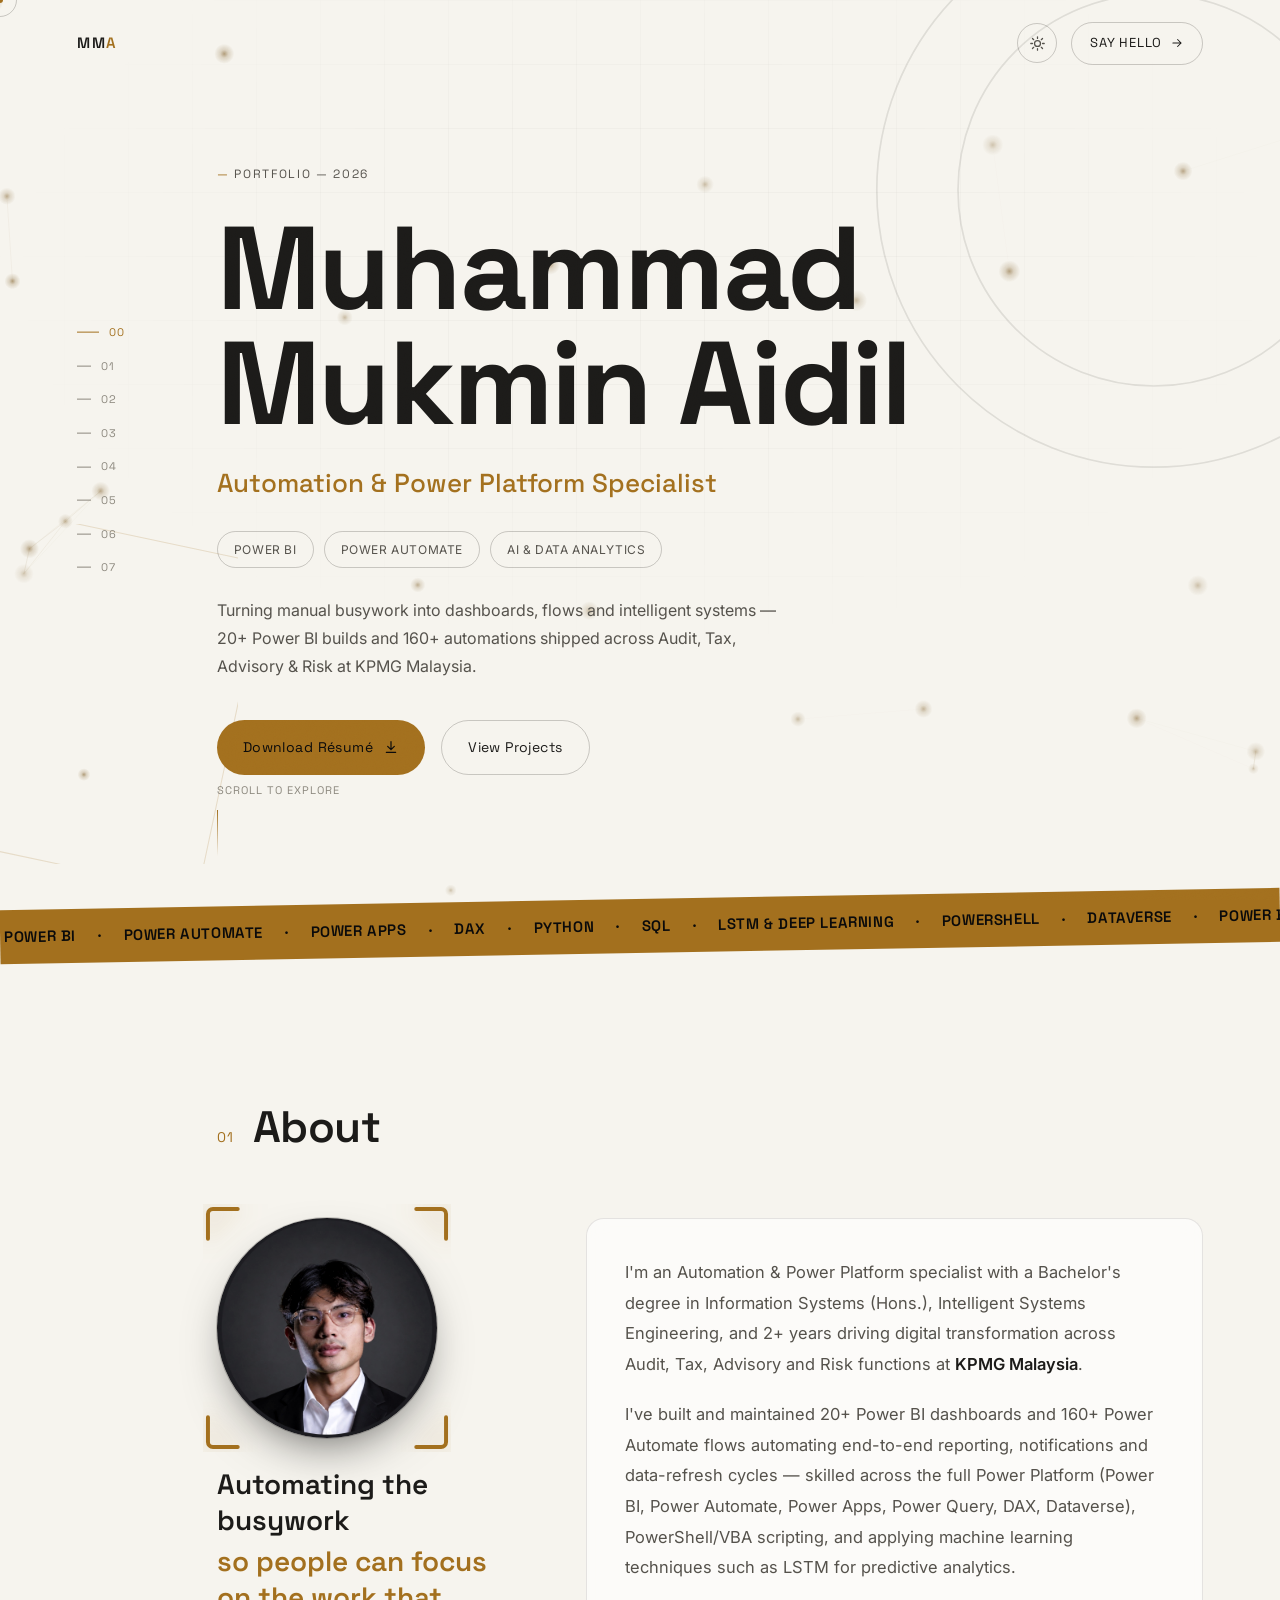
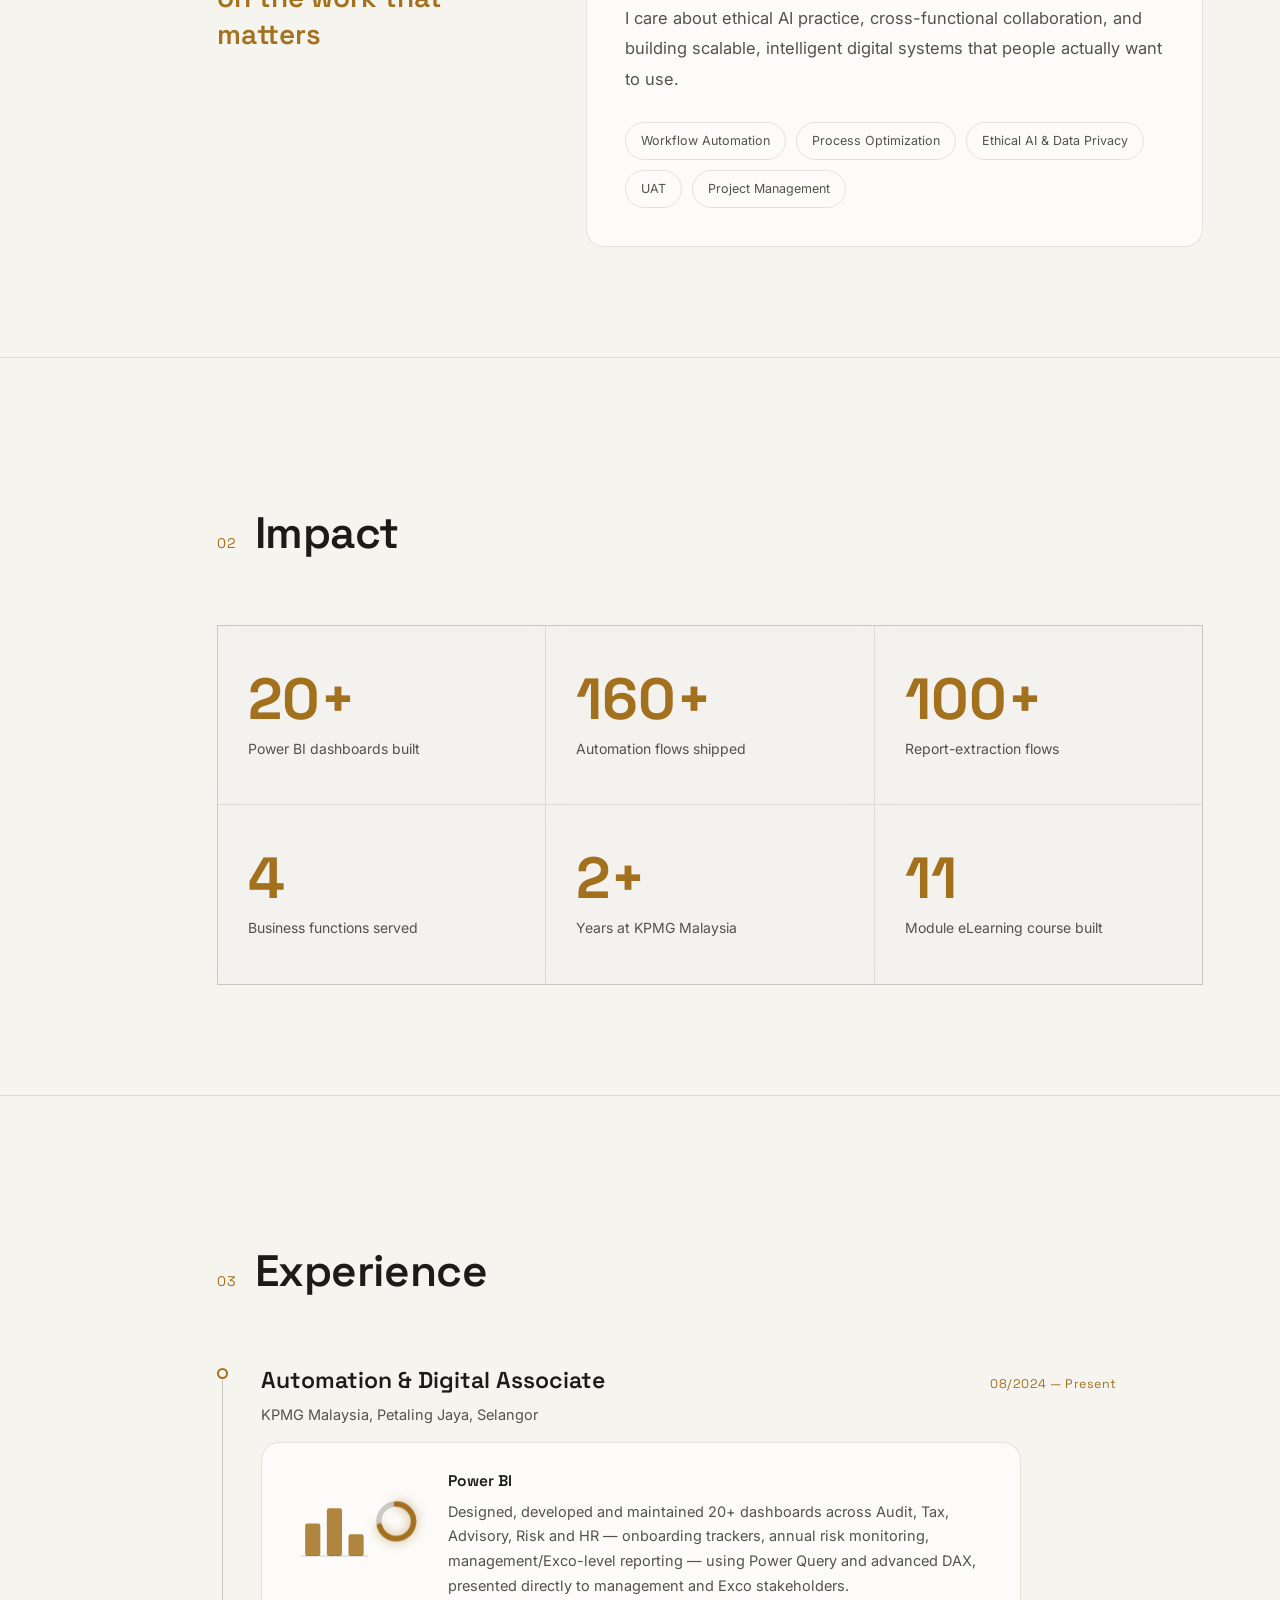
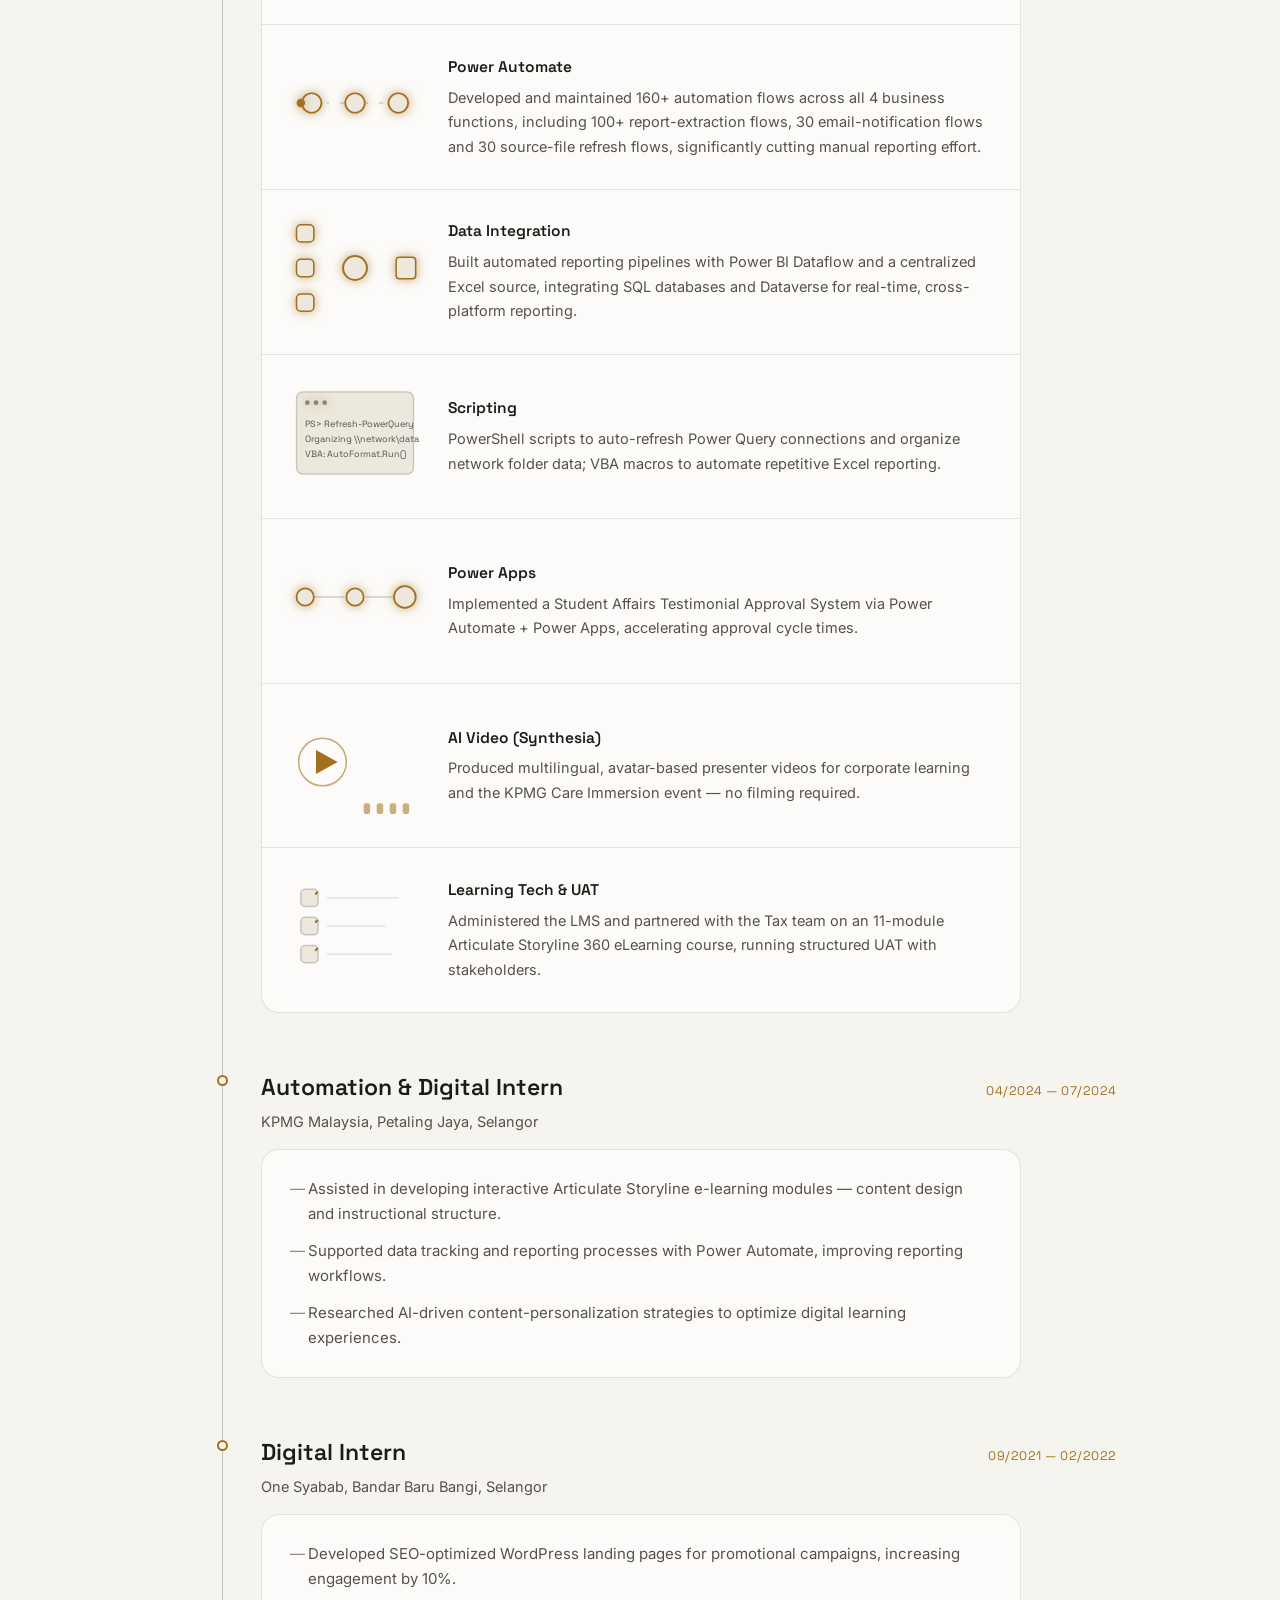
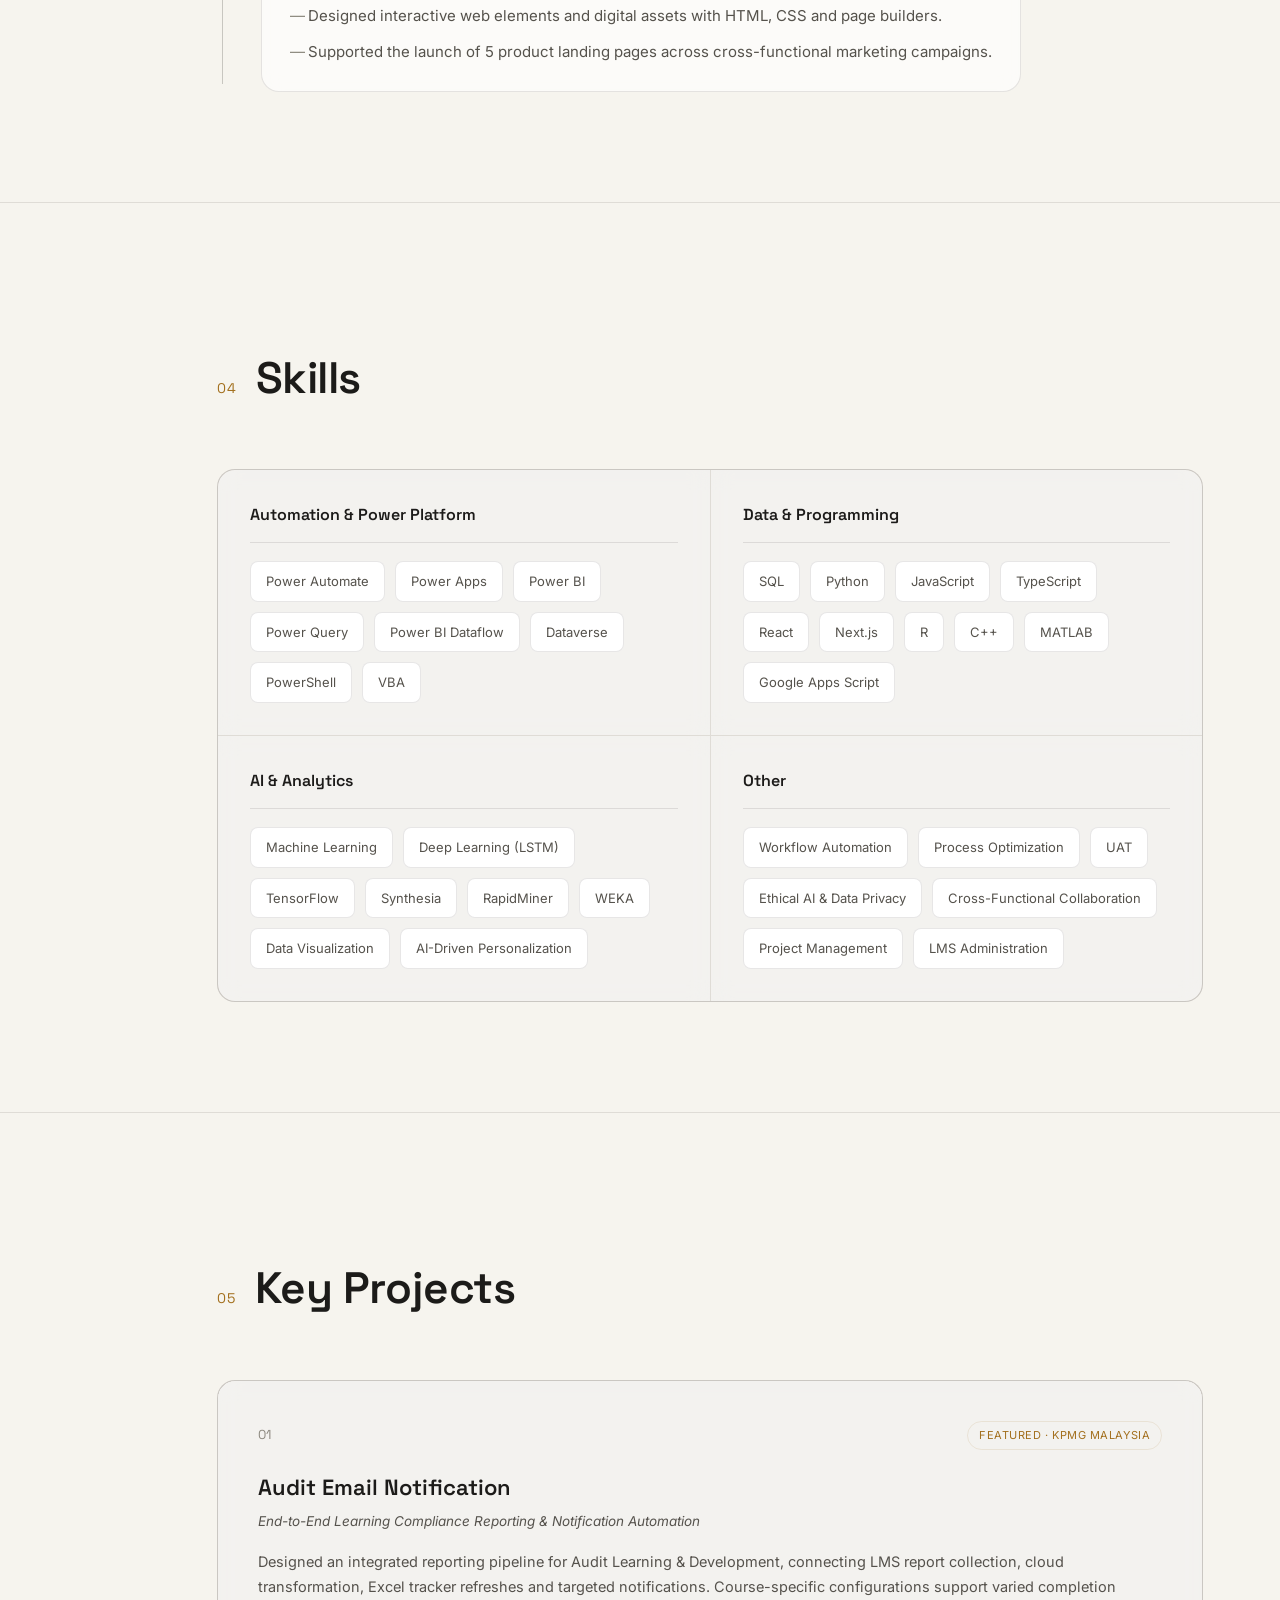
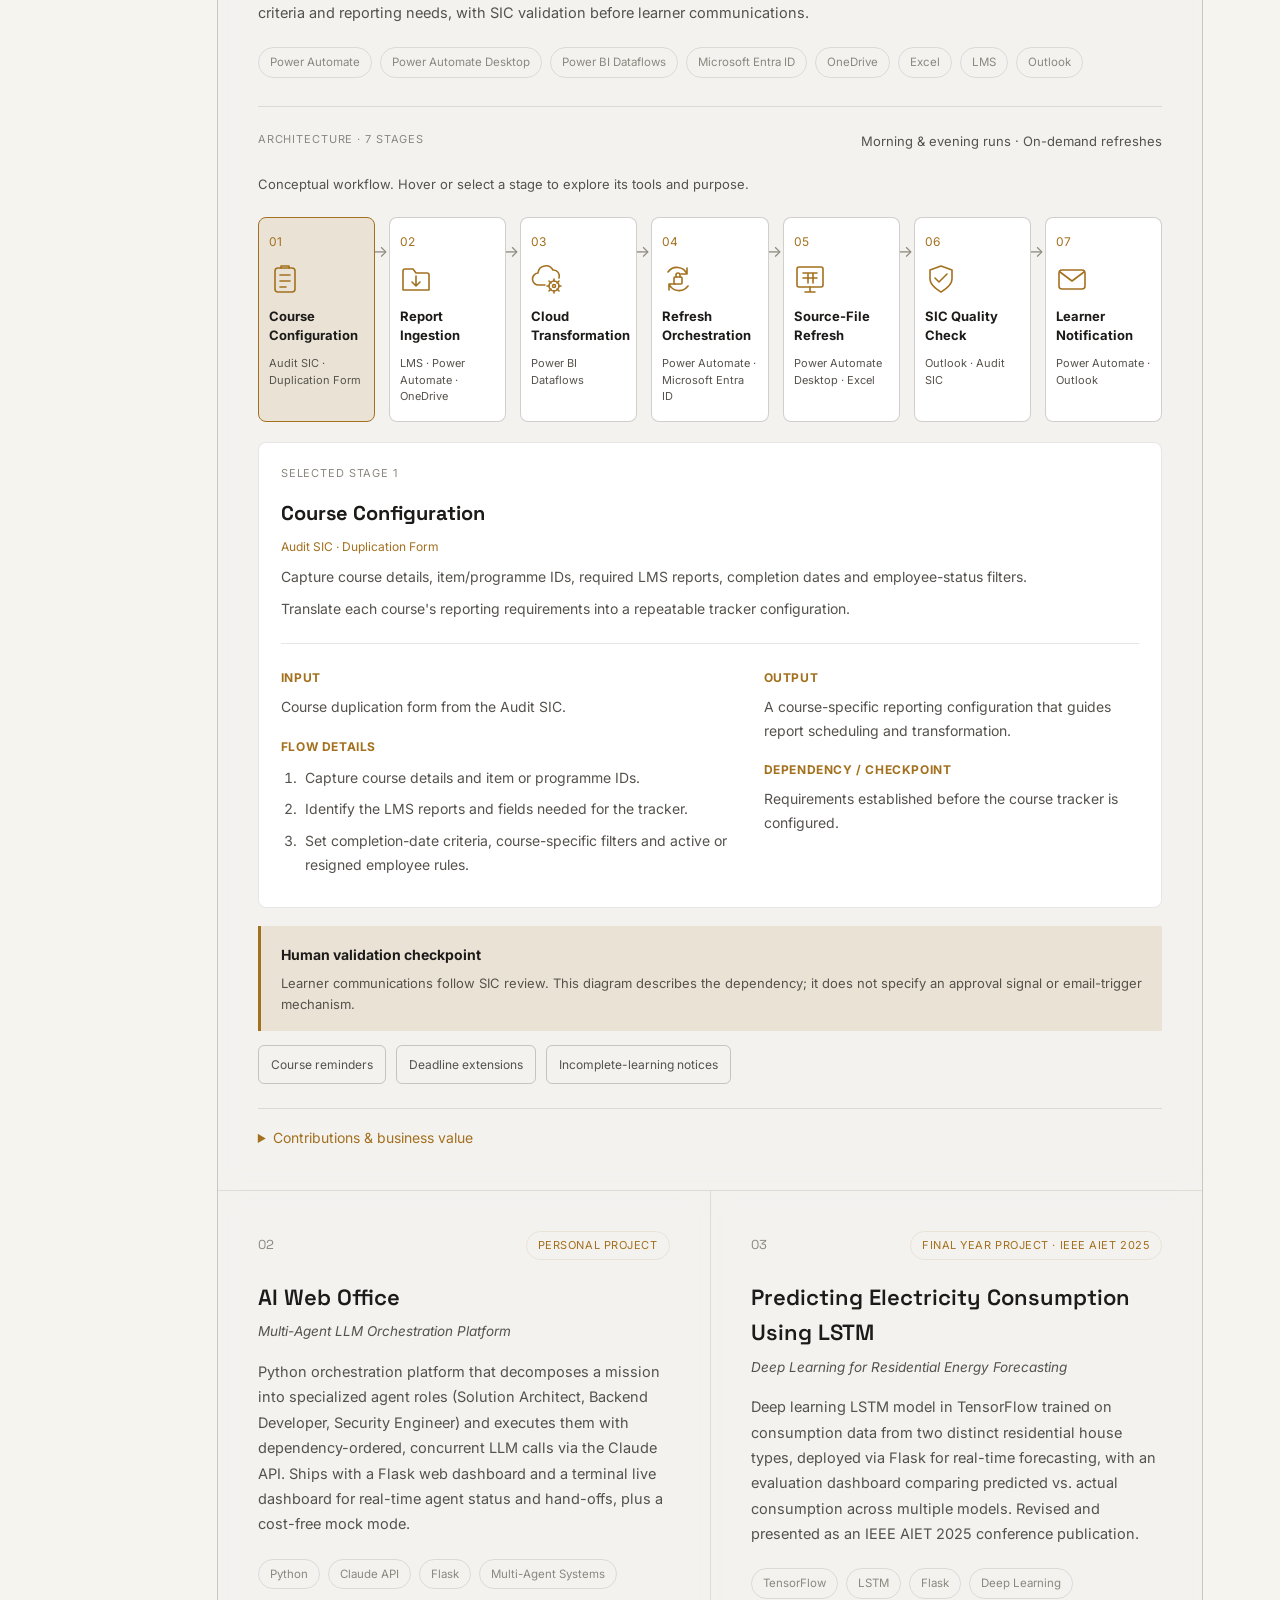
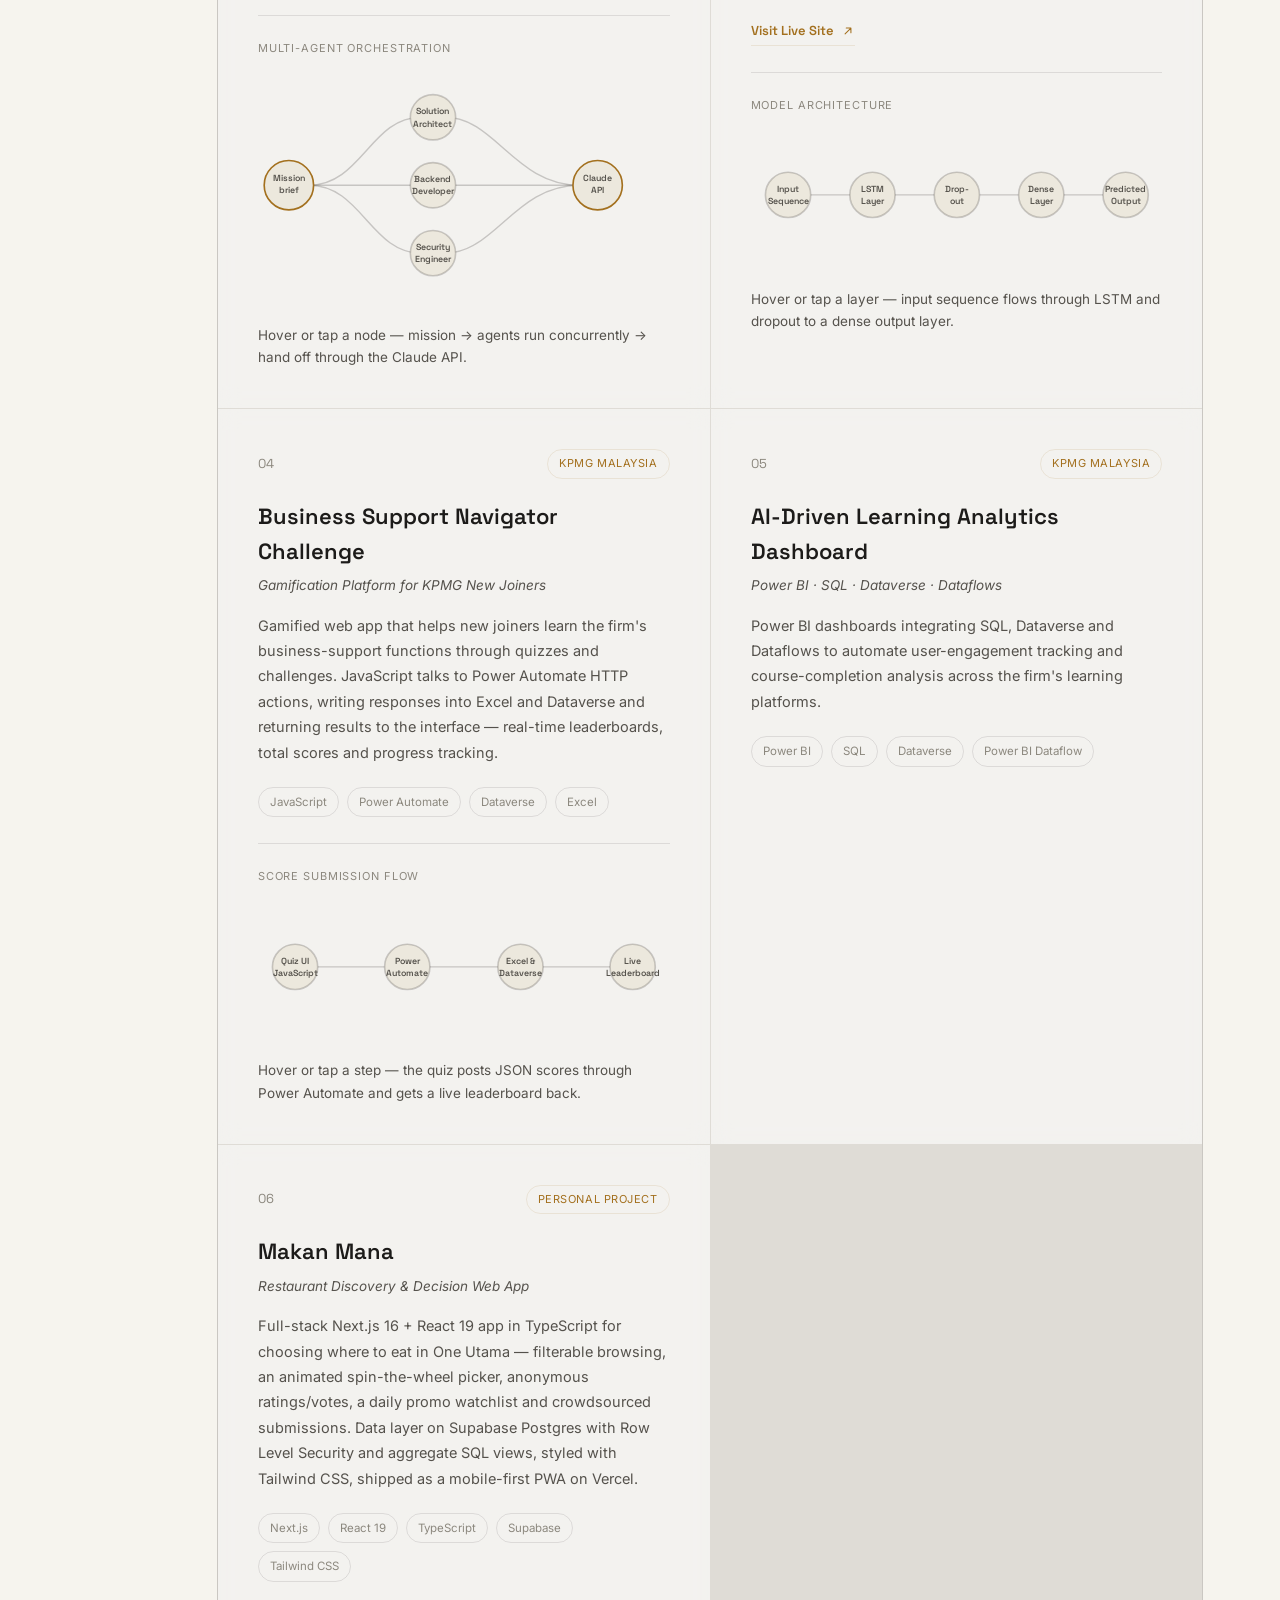
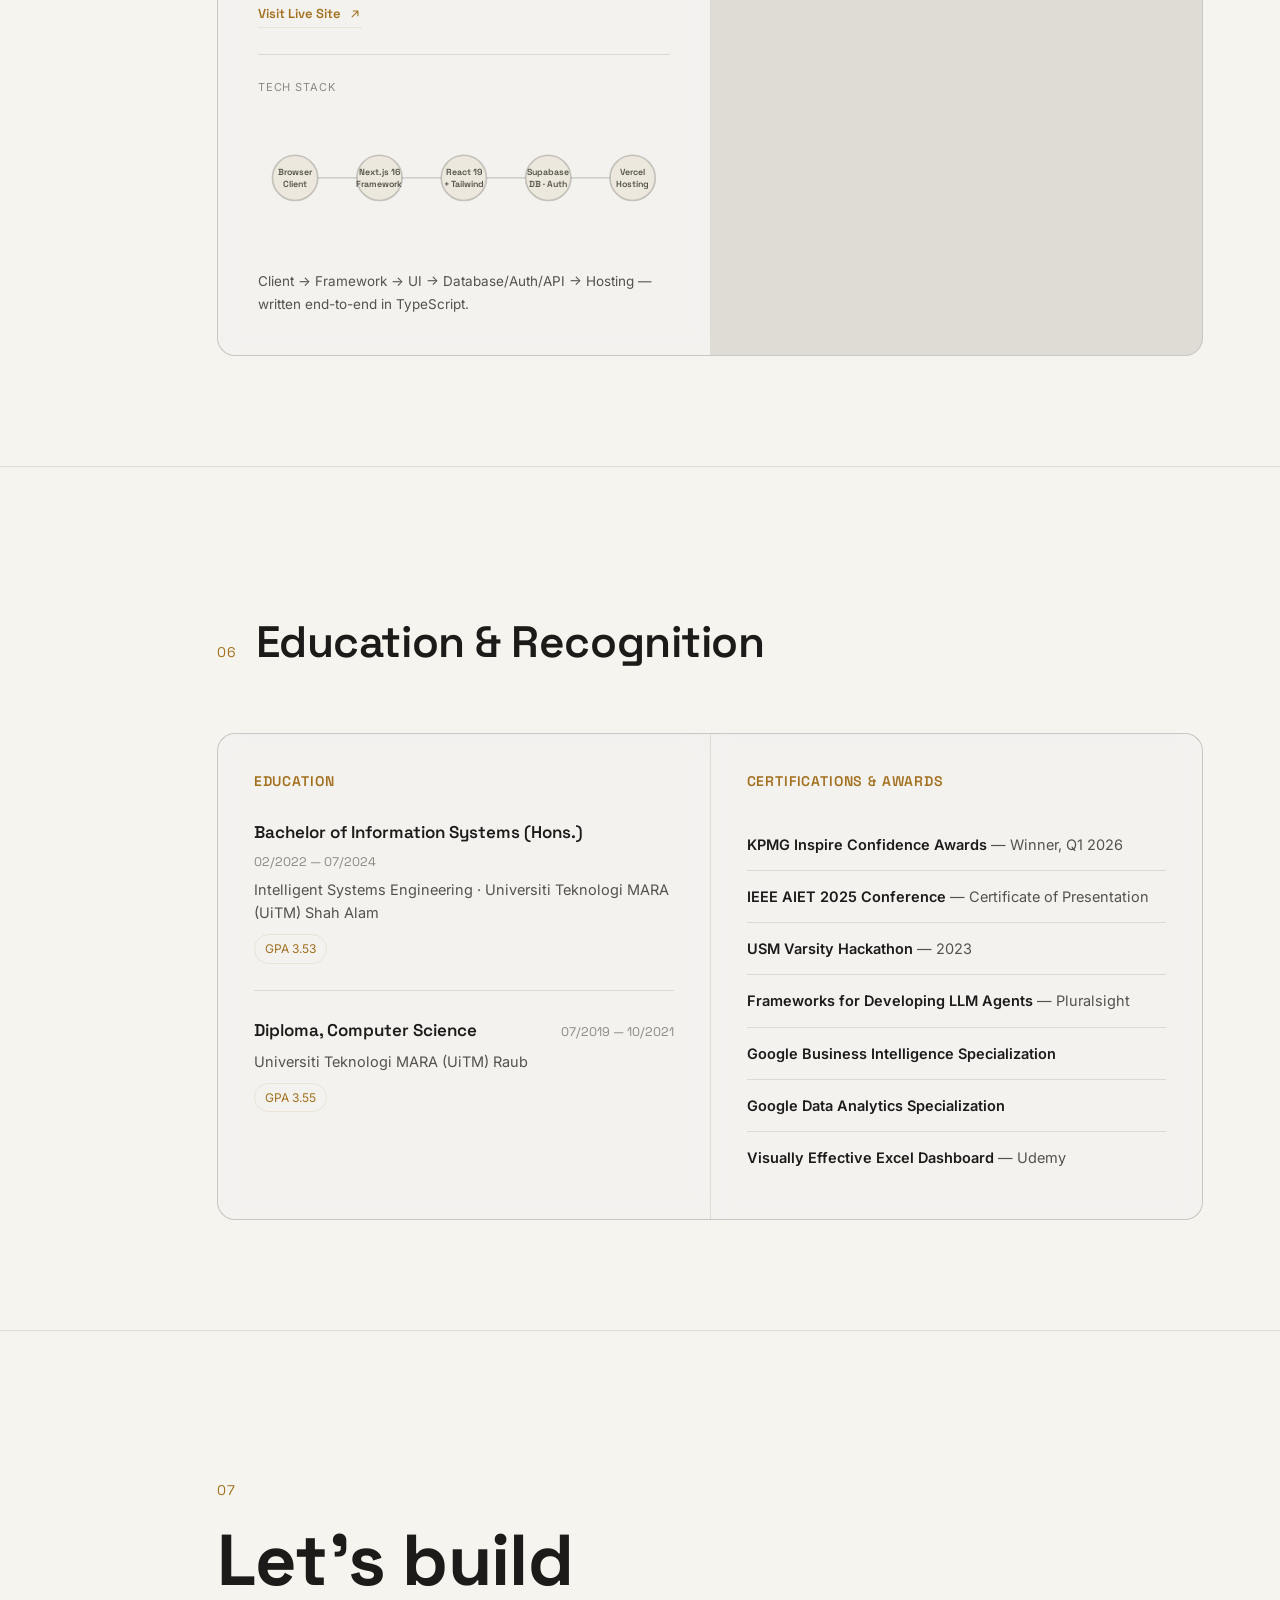
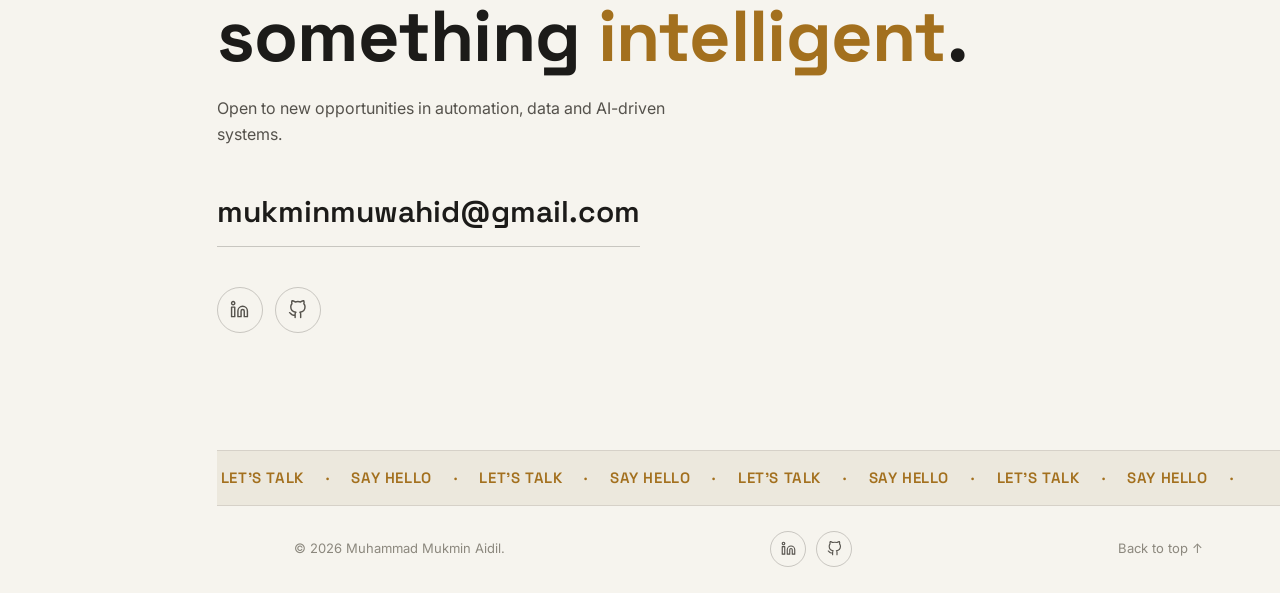
==== commit 1d0af95d: "Fix Audit text encoding and add stage icons and flow details" ====
--- a/index.html
+++ b/index.html
@@ -11,7 +11,7 @@
 <link rel="preconnect" href="https://fonts.gstatic.com" crossorigin>
 <link href="https://fonts.googleapis.com/css2?family=Space+Grotesk:wght@400;500;600;700&amp;family=Inter:wght@300;400;500;600;700;800&amp;display=swap" rel="stylesheet">
 
-<link rel="stylesheet" href="css/style.css">
+<link rel="stylesheet" href="css/style.css?v=audit-flow-2">
 <script>
 (function(){
   document.documentElement.classList.add('js');
@@ -464,21 +464,22 @@
     <div class="projects-grid">
 
       <article class="project-card project-featured reveal" id="audit-project">
-        <div class="project-top"><span class="project-index">01</span><span class="project-tag">Featured ? KPMG Malaysia</span></div>
+        <div class="project-top"><span class="project-index">01</span><span class="project-tag">Featured &middot; KPMG Malaysia</span></div>
         <h3>Audit Email Notification</h3>
         <p class="project-role">End-to-End Learning Compliance Reporting &amp; Notification Automation</p>
         <p>Designed an integrated reporting pipeline for Audit Learning &amp; Development, connecting LMS report collection, cloud transformation, Excel tracker refreshes and targeted notifications. Course-specific configurations support varied completion criteria and reporting needs, with SIC validation before learner communications.</p>
         <div class="project-stack"><span>Power Automate</span><span>Power Automate Desktop</span><span>Power BI Dataflows</span><span>Microsoft Entra ID</span><span>OneDrive</span><span>Excel</span><span>LMS</span><span>Outlook</span></div>
         <div class="audit-workflow">
-          <div class="audit-workflow-head"><span class="orch-label">Architecture ? 7 stages</span><span class="audit-cadence">Morning &amp; evening runs ? On-demand refreshes</span></div>
+          <div class="audit-workflow-head"><span class="orch-label">Architecture &middot; 7 stages</span><span class="audit-cadence">Morning &amp; evening runs &middot; On-demand refreshes</span></div>
           <p class="audit-hint">Conceptual workflow. Hover or select a stage to explore its tools and purpose.</p>
-          <ol class="audit-pipeline" aria-label="Audit reporting workflow"><li><button type="button" class="audit-stage" data-stage="0" aria-pressed="true" aria-controls="audit-detail"><span class="audit-step">01</span><strong>Course Configuration</strong><small>Audit SIC ? Duplication Form</small></button></li><li><button type="button" class="audit-stage" data-stage="1" aria-pressed="false" aria-controls="audit-detail"><span class="audit-step">02</span><strong>Report Ingestion</strong><small>LMS ? Power Automate ? OneDrive</small></button></li><li><button type="button" class="audit-stage" data-stage="2" aria-pressed="false" aria-controls="audit-detail"><span class="audit-step">03</span><strong>Cloud Transformation</strong><small>Power BI Dataflows</small></button></li><li><button type="button" class="audit-stage" data-stage="3" aria-pressed="false" aria-controls="audit-detail"><span class="audit-step">04</span><strong>Refresh Orchestration</strong><small>Power Automate ? Microsoft Entra ID</small></button></li><li><button type="button" class="audit-stage" data-stage="4" aria-pressed="false" aria-controls="audit-detail"><span class="audit-step">05</span><strong>Source-File Refresh</strong><small>Power Automate Desktop ? Excel</small></button></li><li><button type="button" class="audit-stage" data-stage="5" aria-pressed="false" aria-controls="audit-detail"><span class="audit-step">06</span><strong>SIC Quality Check</strong><small>Outlook ? Audit SIC</small></button></li><li><button type="button" class="audit-stage" data-stage="6" aria-pressed="false" aria-controls="audit-detail"><span class="audit-step">07</span><strong>Learner Notification</strong><small>Power Automate ? Outlook</small></button></li></ol>
+          <ol class="audit-pipeline" aria-label="Audit reporting workflow"><li><button type="button" class="audit-stage" data-stage="0" aria-pressed="true" aria-controls="audit-detail"><span class="audit-step">01</span><svg class="audit-icon" viewBox="0 0 32 32" fill="none" stroke="currentColor" stroke-width="1.6" stroke-linecap="round" stroke-linejoin="round" aria-hidden="true"><rect x="6" y="5" width="20" height="24" rx="3"/><path d="M12 5V3h8v2M11 12h10M11 18h10M11 24h6"/></svg><strong>Course Configuration</strong><small>Audit SIC &middot; Duplication Form</small></button></li><li><button type="button" class="audit-stage" data-stage="1" aria-pressed="false" aria-controls="audit-detail"><span class="audit-step">02</span><svg class="audit-icon" viewBox="0 0 32 32" fill="none" stroke="currentColor" stroke-width="1.6" stroke-linecap="round" stroke-linejoin="round" aria-hidden="true"><path d="M3 13V8a2 2 0 0 1 2-2h8l3 4h11a2 2 0 0 1 2 2v15H3V13Z"/><path d="M16 13v10m-4-4 4 4 4-4"/></svg><strong>Report Ingestion</strong><small>LMS &middot; Power Automate &middot; OneDrive</small></button></li><li><button type="button" class="audit-stage" data-stage="2" aria-pressed="false" aria-controls="audit-detail"><span class="audit-step">03</span><svg class="audit-icon" viewBox="0 0 32 32" fill="none" stroke="currentColor" stroke-width="1.6" stroke-linecap="round" stroke-linejoin="round" aria-hidden="true"><path d="M14 22H8a6 6 0 0 1-1-12 8 8 0 0 1 15-3 6 6 0 0 1 6 8"/><circle cx="23" cy="23" r="5"/><circle cx="23" cy="23" r="1.5"/><path d="M23 16v2m0 10v2m7-7h-2m-10 0h-2m2-5 2 2m6 6 2 2m0-10-2 2m-6 6-2 2"/></svg><strong>Cloud Transformation</strong><small>Power BI Dataflows</small></button></li><li><button type="button" class="audit-stage" data-stage="3" aria-pressed="false" aria-controls="audit-detail"><span class="audit-step">04</span><svg class="audit-icon" viewBox="0 0 32 32" fill="none" stroke="currentColor" stroke-width="1.6" stroke-linecap="round" stroke-linejoin="round" aria-hidden="true"><path d="M25 11A11 11 0 0 0 6 9M25 5v6h-6M7 21a11 11 0 0 0 19 2M7 27v-6h6"/><rect x="12" y="14" width="8" height="7" rx="1"/><path d="M14 14v-2a2 2 0 0 1 4 0v2"/></svg><strong>Refresh Orchestration</strong><small>Power Automate &middot; Microsoft Entra ID</small></button></li><li><button type="button" class="audit-stage" data-stage="4" aria-pressed="false" aria-controls="audit-detail"><span class="audit-step">05</span><svg class="audit-icon" viewBox="0 0 32 32" fill="none" stroke="currentColor" stroke-width="1.6" stroke-linecap="round" stroke-linejoin="round" aria-hidden="true"><rect x="3" y="4" width="26" height="20" rx="2"/><path d="M11 29h10m-5-5v5M9 10h14m-14 5h14m-9-5v10m5-10v10"/></svg><strong>Source-File Refresh</strong><small>Power Automate Desktop &middot; Excel</small></button></li><li><button type="button" class="audit-stage" data-stage="5" aria-pressed="false" aria-controls="audit-detail"><span class="audit-step">06</span><svg class="audit-icon" viewBox="0 0 32 32" fill="none" stroke="currentColor" stroke-width="1.6" stroke-linecap="round" stroke-linejoin="round" aria-hidden="true"><path d="M16 3 27 7v9c0 6-6 10-11 13C11 26 5 22 5 16V7l11-4Z"/><path d="m10 15 4 4 8-8"/></svg><strong>SIC Quality Check</strong><small>Outlook &middot; Audit SIC</small></button></li><li><button type="button" class="audit-stage" data-stage="6" aria-pressed="false" aria-controls="audit-detail"><span class="audit-step">07</span><svg class="audit-icon" viewBox="0 0 32 32" fill="none" stroke="currentColor" stroke-width="1.6" stroke-linecap="round" stroke-linejoin="round" aria-hidden="true"><rect x="3" y="7" width="26" height="19" rx="3"/><path d="m4 9 12 9L28 9"/></svg><strong>Learner Notification</strong><small>Power Automate &middot; Outlook</small></button></li></ol>
           <div class="audit-detail" id="audit-detail" aria-live="polite" aria-atomic="true">
             <span class="orch-label" id="audit-selected">Selected stage 1</span>
             <h4 id="audit-title">Course Configuration</h4>
-            <p class="audit-tools" id="audit-tools">Audit SIC ? Duplication Form</p>
+            <p class="audit-tools" id="audit-tools">Audit SIC &middot; Duplication Form</p>
             <p id="audit-description">Capture course details, item/programme IDs, required LMS reports, completion dates and employee-status filters.</p>
-            <p id="audit-purpose">Translate each course?s reporting requirements into a repeatable tracker configuration.</p>
+            <p id="audit-purpose">Translate each course&#39;s reporting requirements into a repeatable tracker configuration.</p>
+<div class="audit-flow-grid"><div><h5>Input</h5><p id="audit-input">Course duplication form from the Audit SIC.</p><h5>Flow details</h5><ol id="audit-actions"><li>Capture course details and item or programme IDs.</li><li>Identify the LMS reports and fields needed for the tracker.</li><li>Set completion-date criteria, course-specific filters and active or resigned employee rules.</li></ol></div><div><h5>Output</h5><p id="audit-output">A course-specific reporting configuration that guides report scheduling and transformation.</p><h5>Dependency / checkpoint</h5><p id="audit-dependency">Requirements established before the course tracker is configured.</p></div></div>
           </div>
           <div class="audit-checkpoint"><strong>Human validation checkpoint</strong><p>Learner communications follow SIC review. This diagram describes the dependency; it does not specify an approval signal or email-trigger mechanism.</p></div>
           <div class="audit-notifications" aria-label="Learner notification categories"><span>Course reminders</span><span>Deadline extensions</span><span>Incomplete-learning notices</span></div>
@@ -829,6 +830,6 @@
 </footer>
 
 <script src="js/bg-scene.js"></script>
-<script src="js/main.js"></script>
+<script src="js/main.js?v=audit-flow-2"></script>
 </body>
 </html>
--- a/css/style.css
+++ b/css/style.css
@@ -863,3 +863,26 @@
   .audit-detail{ padding:18px; min-height:270px; }
   .audit-notifications{ flex-direction:column; }
 }
+
+/* Lightweight stage illustrations and the selected flow's implementation details. */
+.audit-icon{ display:block; width:32px; height:32px; color:var(--accent); margin:0 0 12px; }
+.audit-stage{ min-height:205px; }
+.audit-flow-grid{ display:grid; grid-template-columns:1.2fr 1fr; gap:32px; margin-top:22px; border-top:1px solid var(--line); padding-top:6px; }
+.audit-flow-grid h5{ font-size:12px; letter-spacing:.05em; text-transform:uppercase; color:var(--accent); margin-top:18px; }
+.audit-flow-grid ol{ list-style:decimal; padding-left:20px; margin-top:10px; }
+.audit-flow-grid li{ font-size:14px; color:var(--fg-dim); line-height:1.7; margin-bottom:8px; padding-left:4px; }
+@media(max-width:1100px){
+  .audit-stage{ min-height:96px; padding-left:104px; }
+  .audit-icon{ position:absolute; top:24px; left:52px; margin:0; }
+  .audit-step{ top:30px; }
+}
+@media(max-width:640px){
+  .audit-flow-grid{ grid-template-columns:1fr; gap:0; }
+  .audit-stage{ padding-left:92px; }
+  .audit-icon{ left:48px; width:28px; height:28px; }
+}
+@media(min-width:1101px){
+  .audit-stage{ display:flex; flex-direction:column; align-items:flex-start; justify-content:flex-start; }
+  .audit-stage strong{ min-height:38px; }
+  .audit-icon{ flex-shrink:0; }
+}
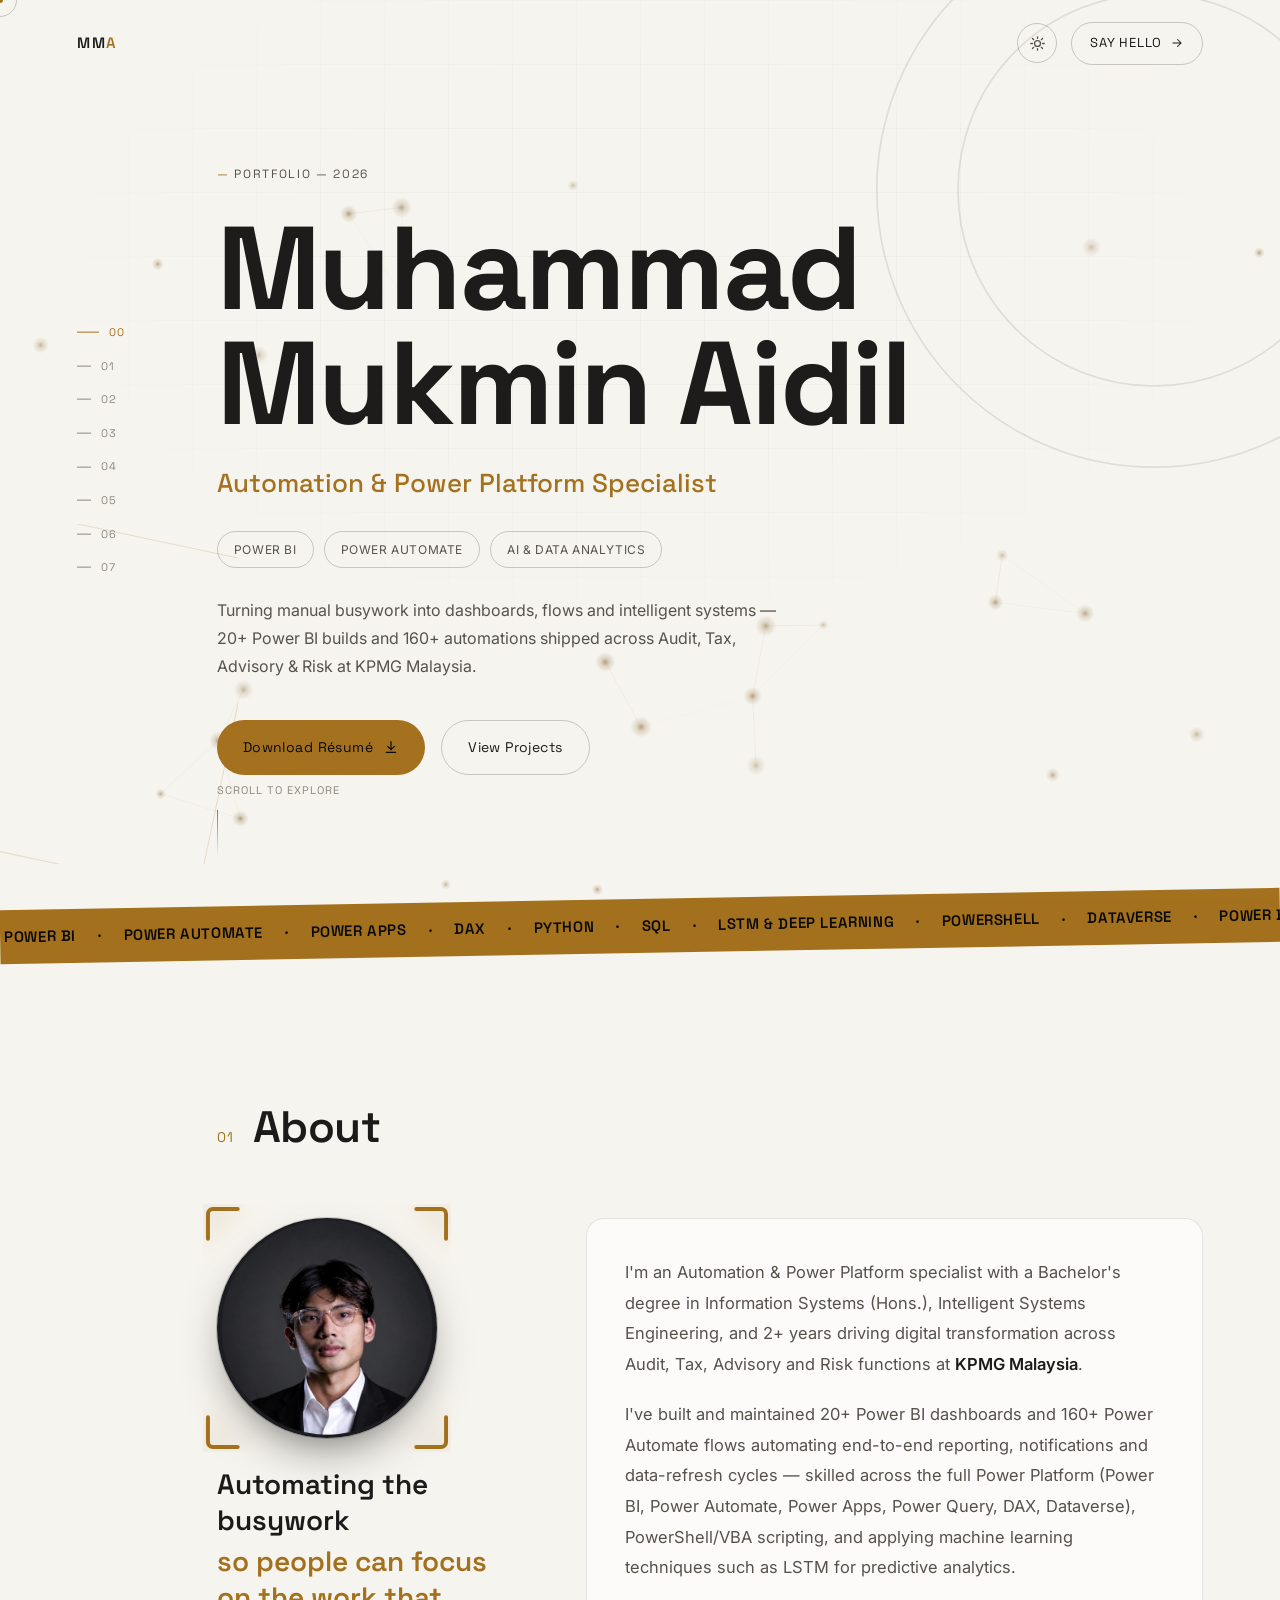
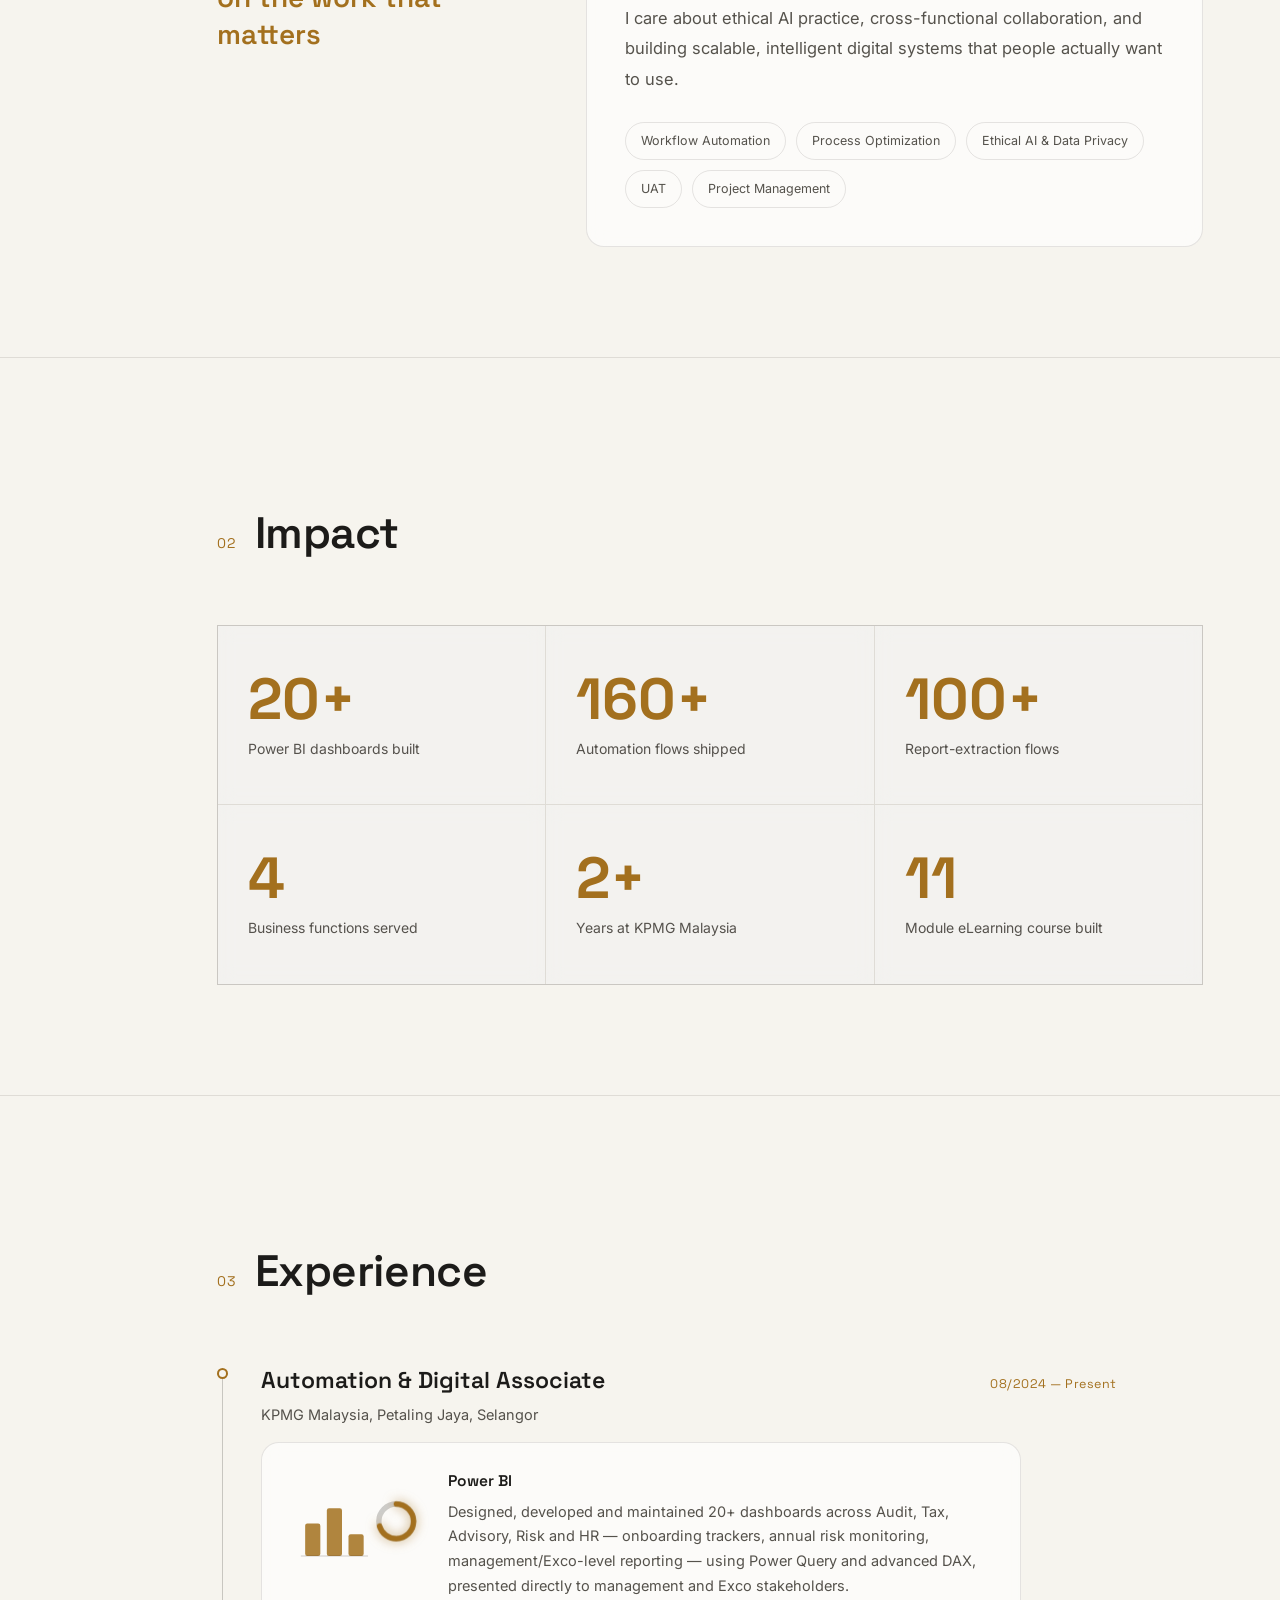
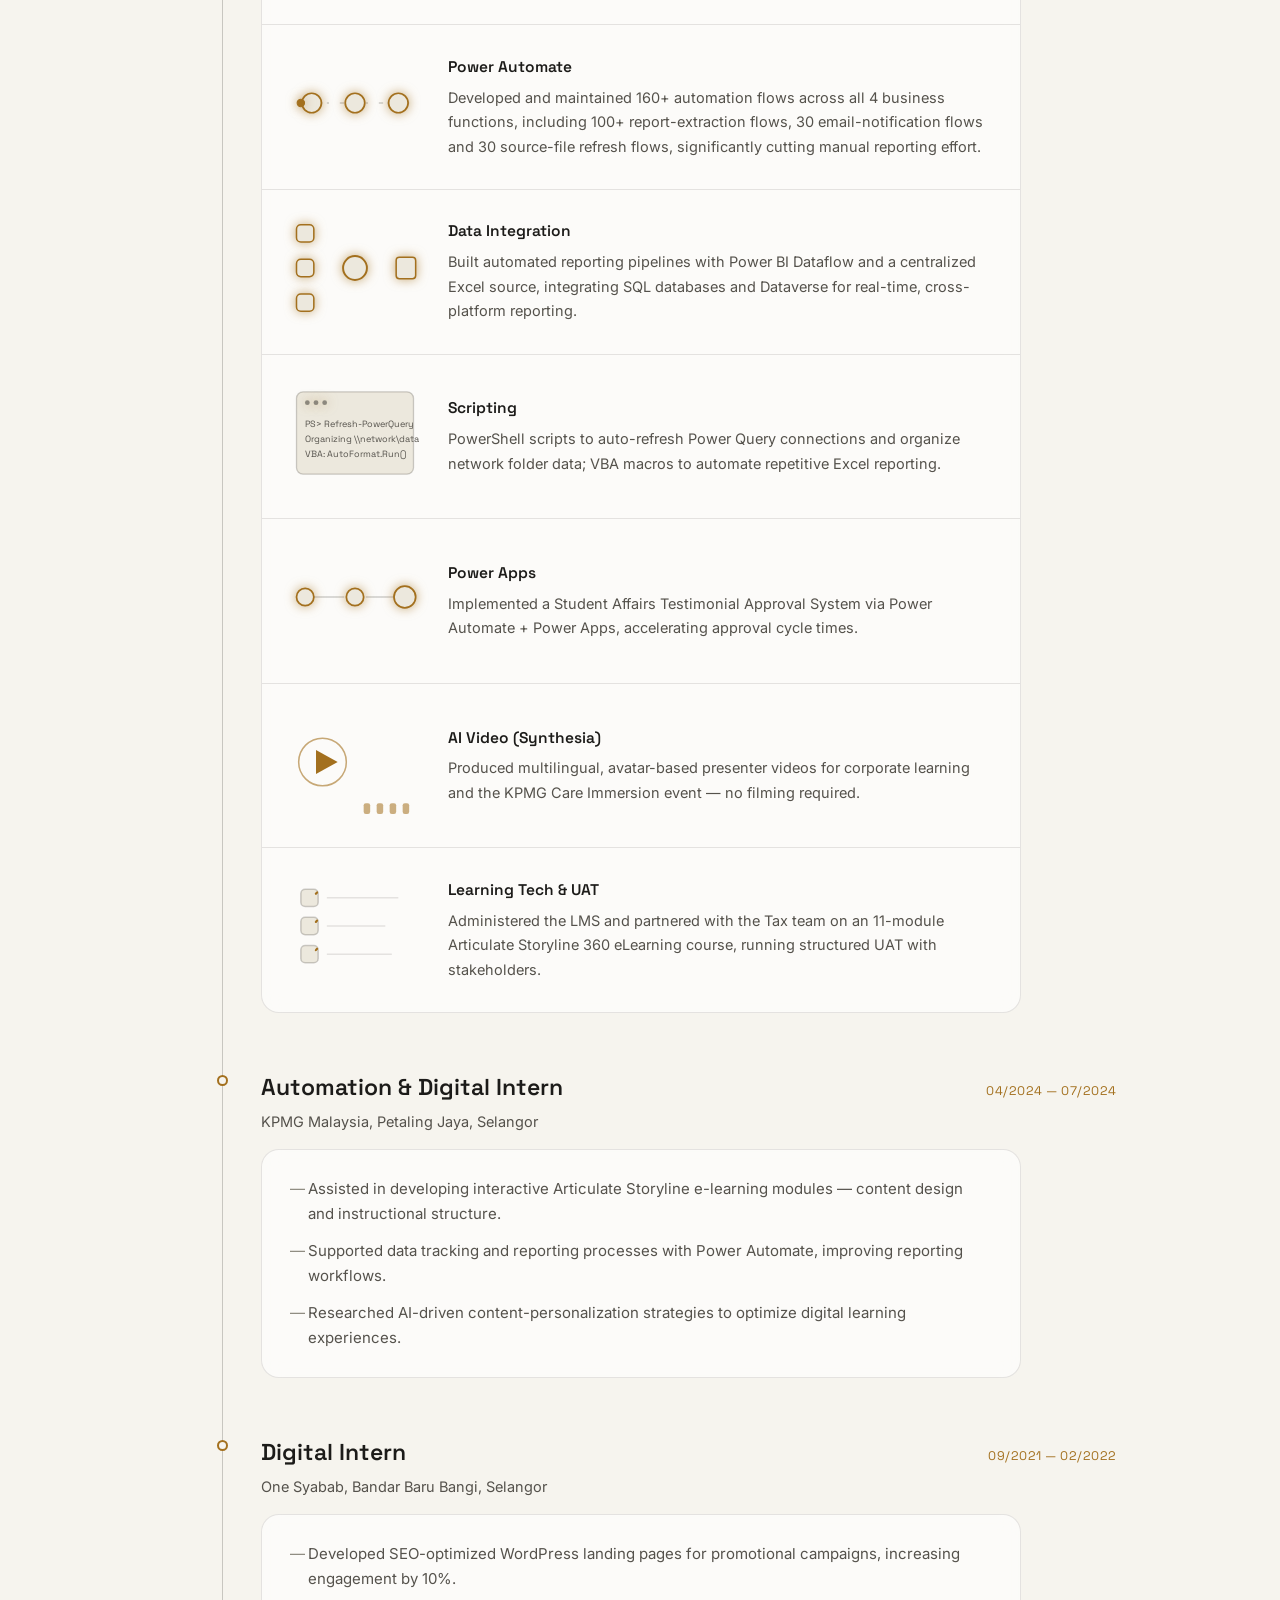
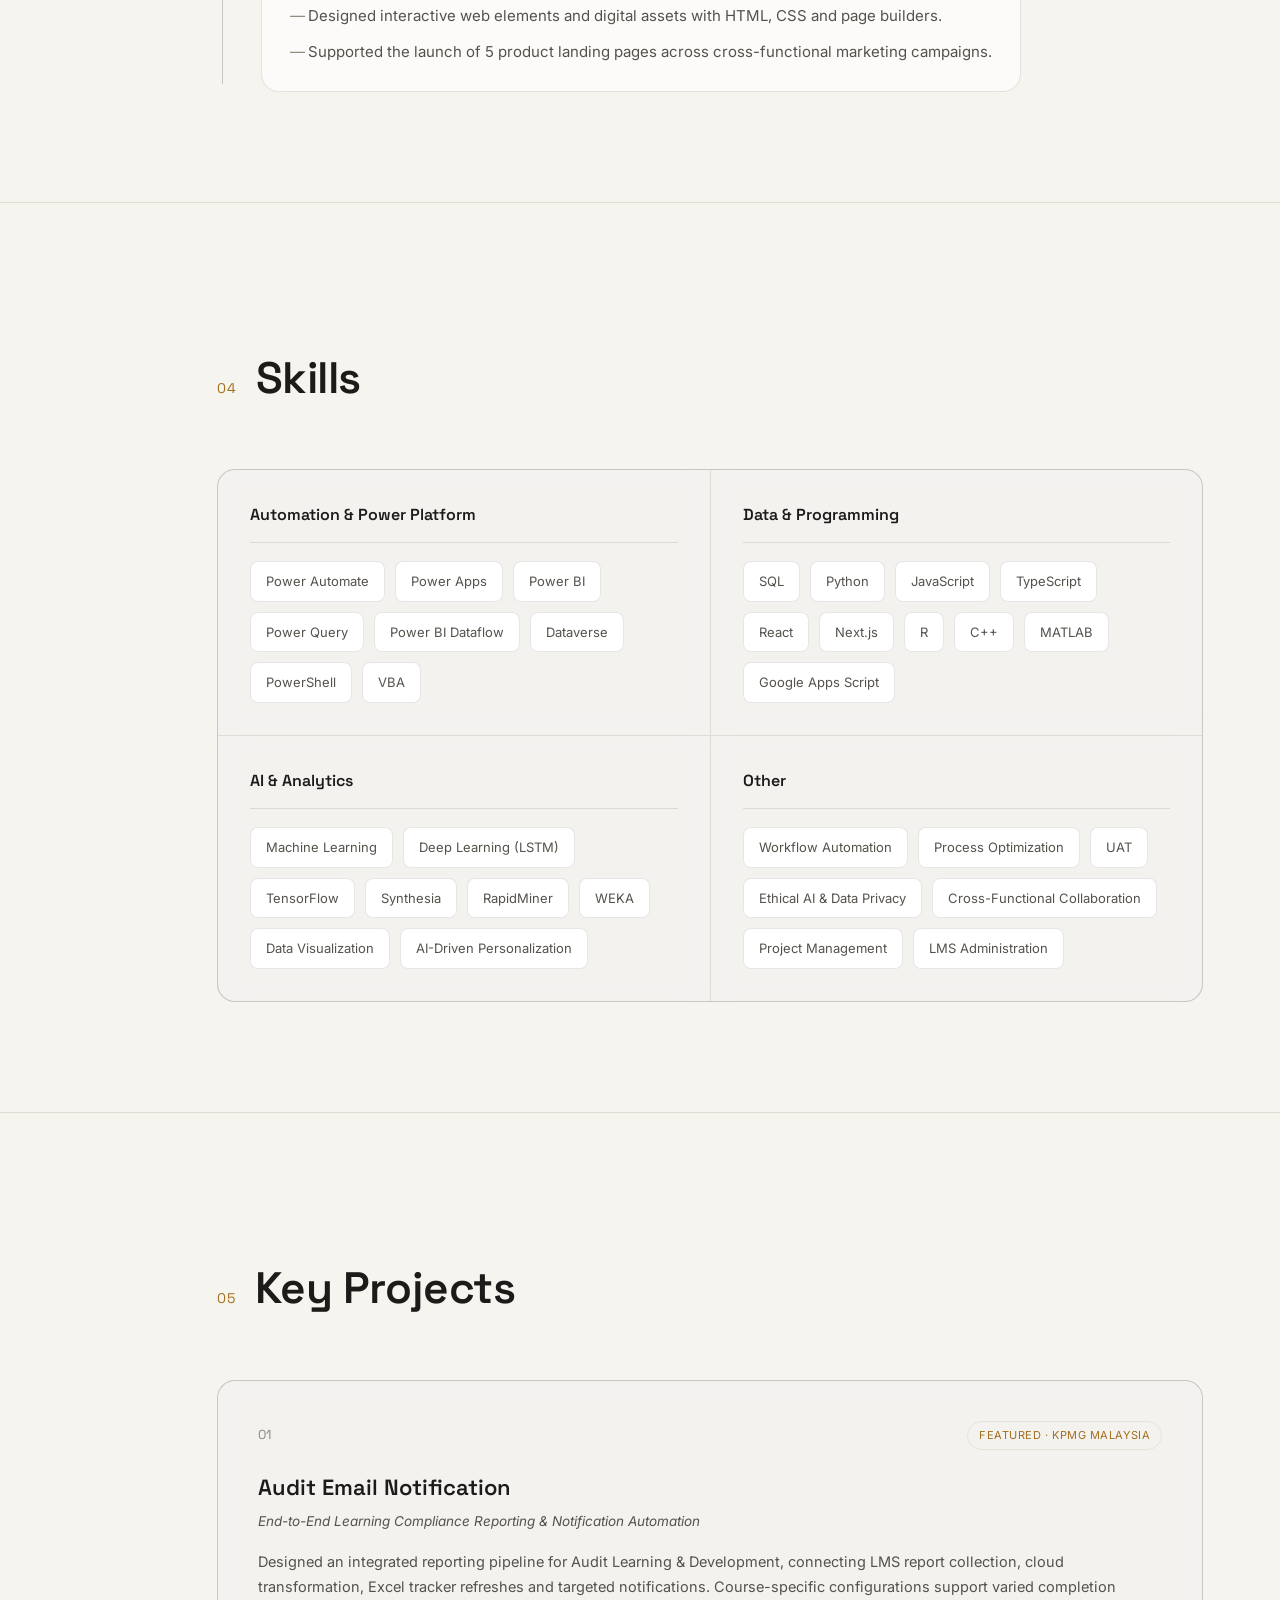
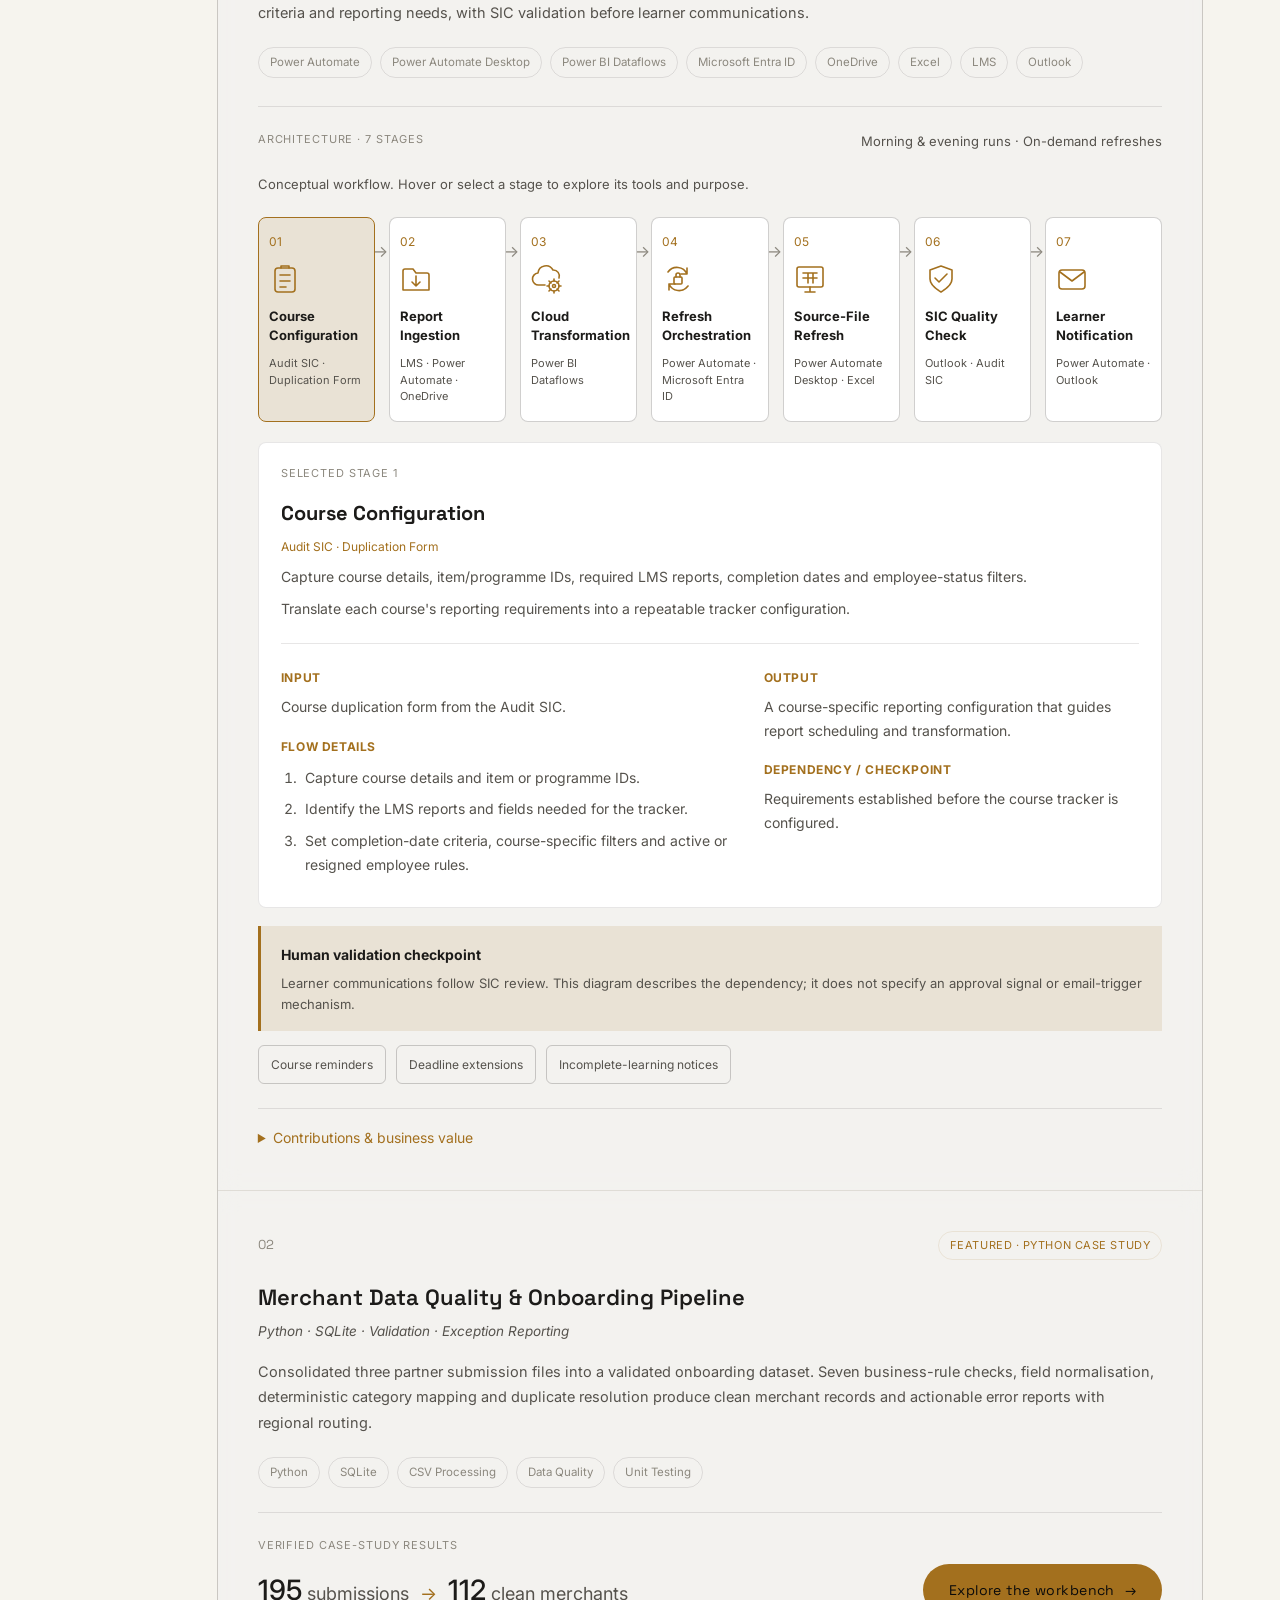
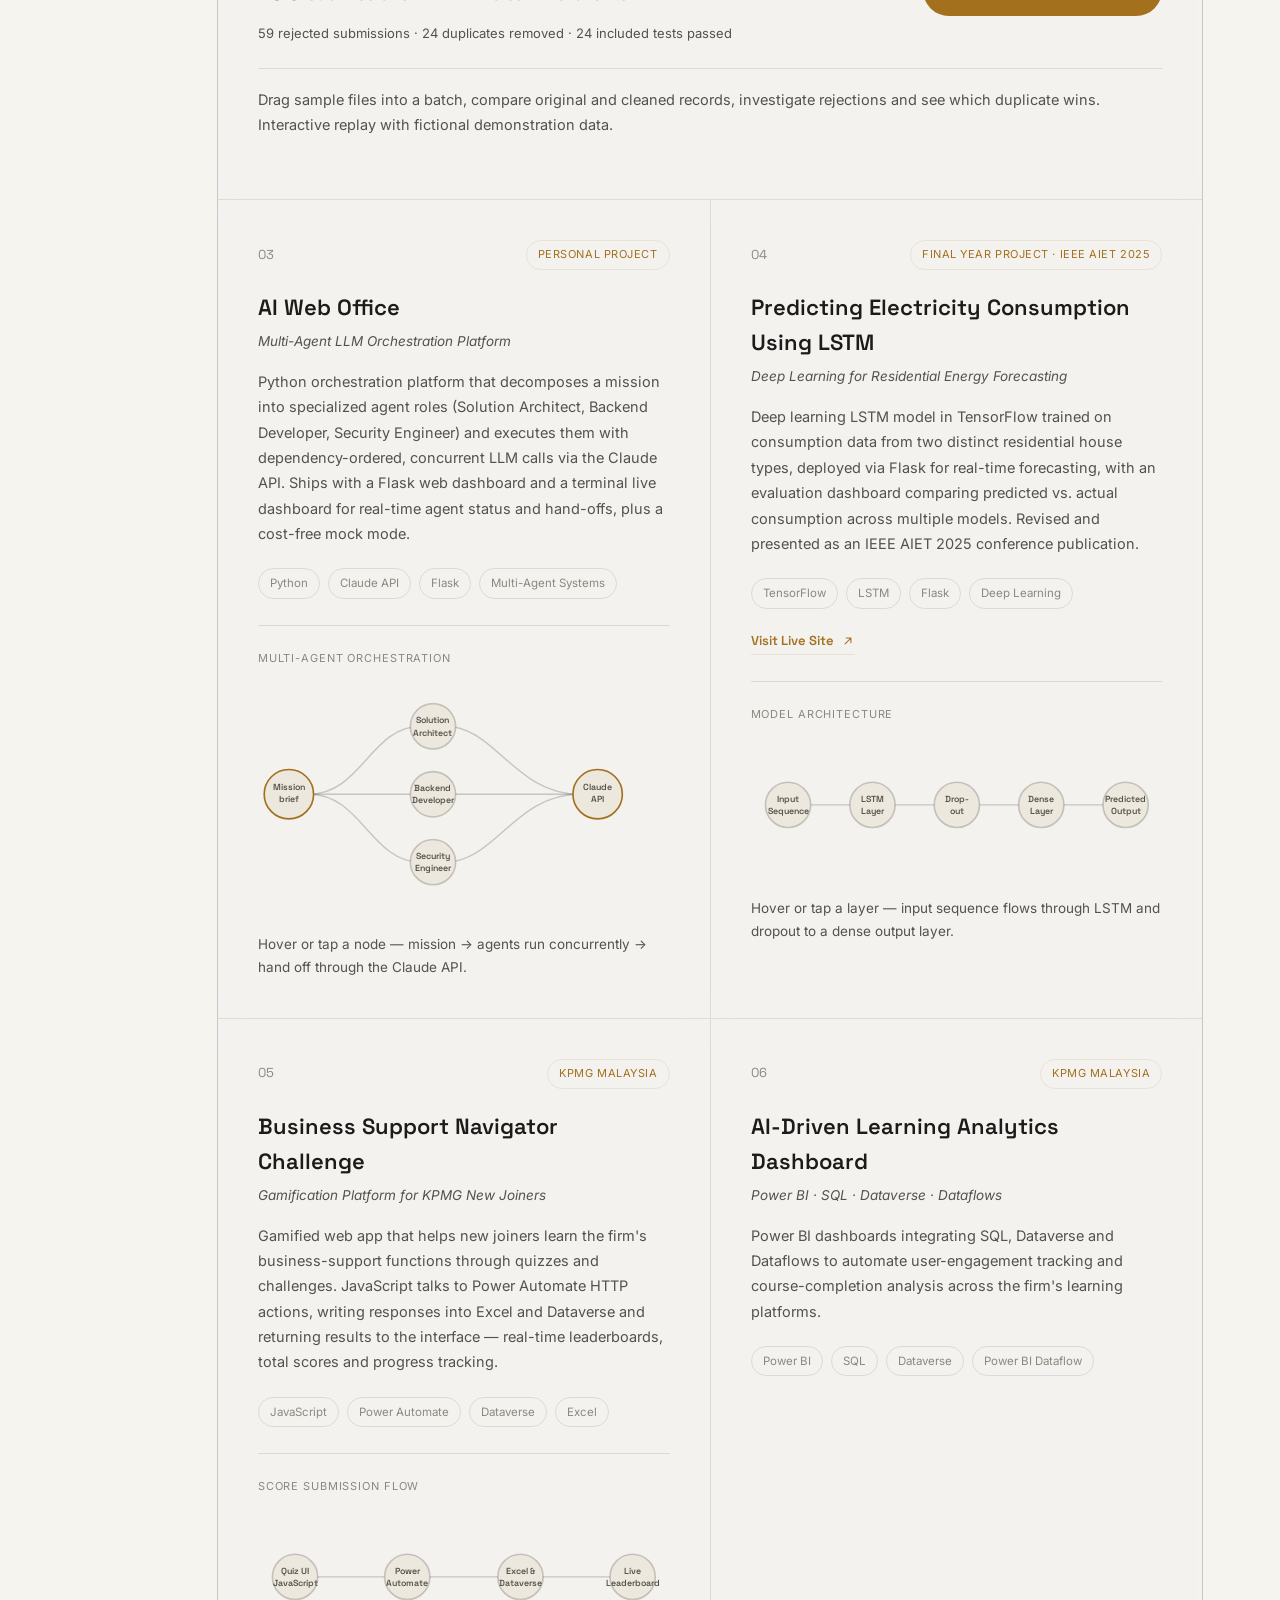
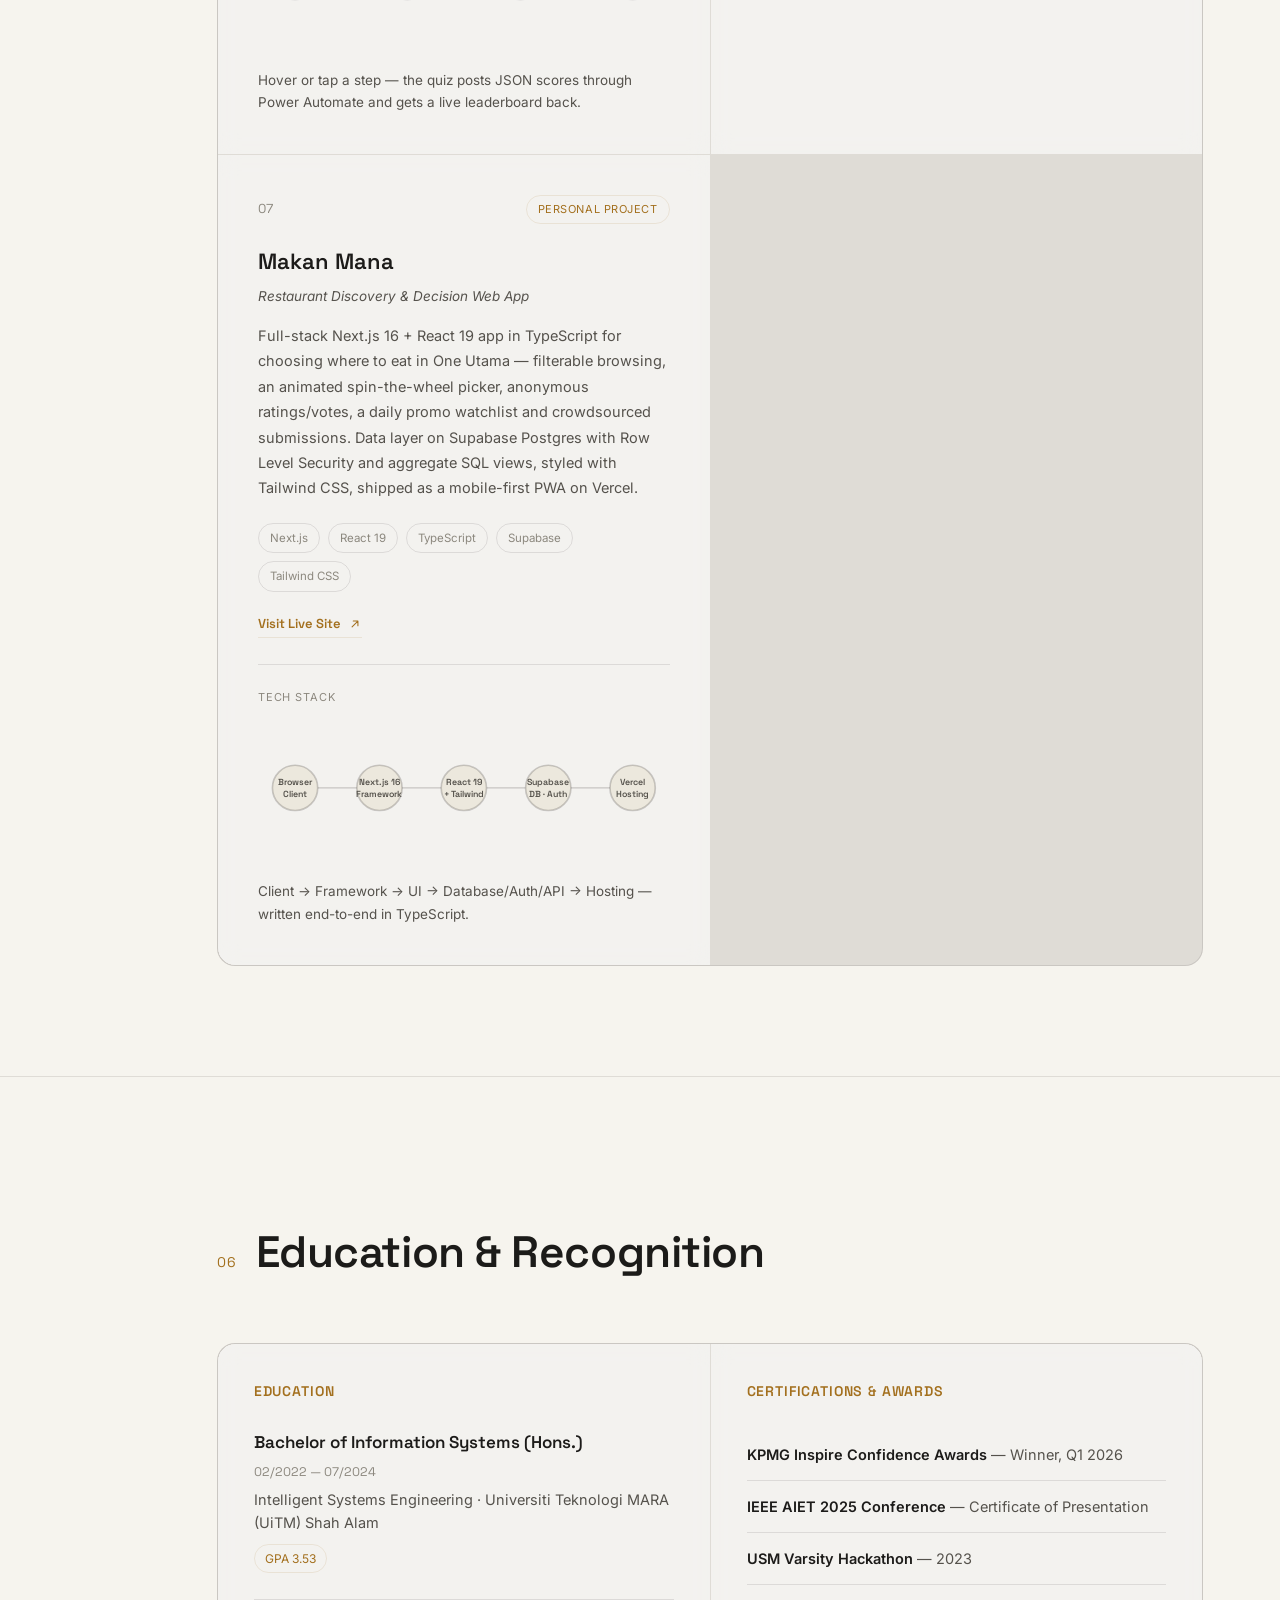
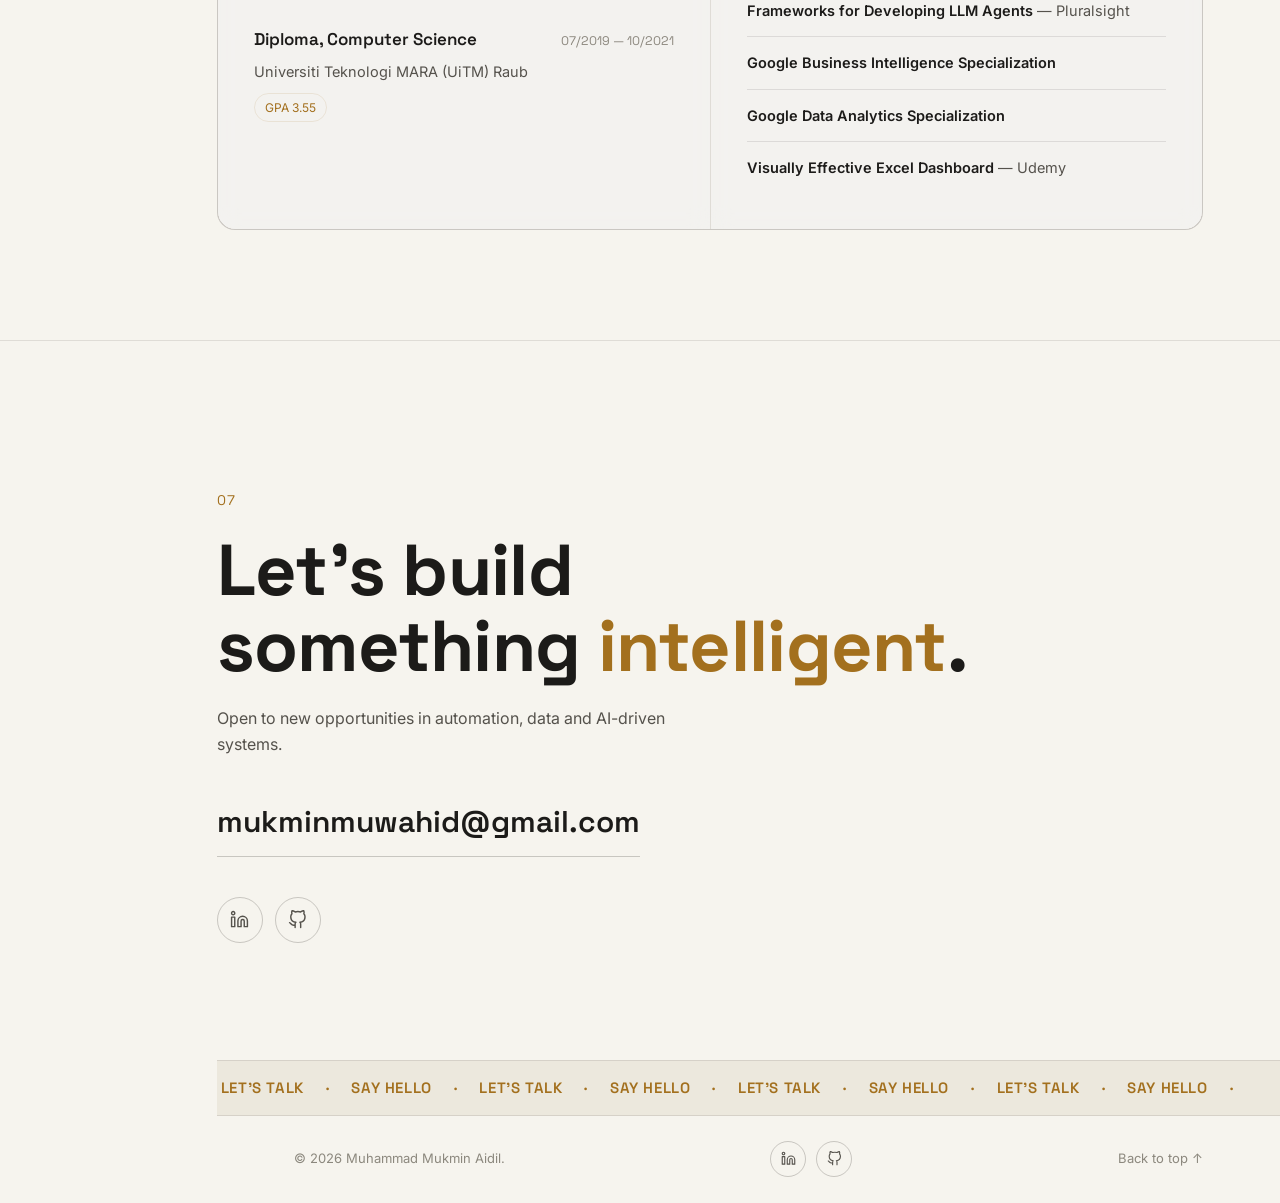
==== commit 09896270: "Feature merchant data quality case study with interactive workbench" ====
--- a/index.html
+++ b/index.html
@@ -11,7 +11,7 @@
 <link rel="preconnect" href="https://fonts.gstatic.com" crossorigin>
 <link href="https://fonts.googleapis.com/css2?family=Space+Grotesk:wght@400;500;600;700&amp;family=Inter:wght@300;400;500;600;700;800&amp;display=swap" rel="stylesheet">
 
-<link rel="stylesheet" href="css/style.css?v=audit-flow-2">
+<link rel="stylesheet" href="css/style.css?v=workbench-1">
 <script>
 (function(){
   document.documentElement.classList.add('js');
@@ -490,10 +490,24 @@
         </details>
       </article>
 
+      <article class="project-card project-featured reveal" id="merchant-project">
+        <div class="project-top"><span class="project-index">02</span><span class="project-tag">Featured &middot; Python Case Study</span></div>
+        <h3>Merchant Data Quality &amp; Onboarding Pipeline</h3>
+        <p class="project-role">Python &middot; SQLite &middot; Validation &middot; Exception Reporting</p>
+        <p>Consolidated three partner submission files into a validated onboarding dataset. Seven business-rule checks, field normalisation, deterministic category mapping and duplicate resolution produce clean merchant records and actionable error reports with regional routing.</p>
+        <div class="project-stack"><span>Python</span><span>SQLite</span><span>CSV Processing</span><span>Data Quality</span><span>Unit Testing</span></div>
+        <div class="merchant-preview">
+          <div><span class="orch-label">Verified case-study results</span><p class="merchant-numbers"><strong>195</strong> submissions <span>&rarr;</span> <strong>112</strong> clean merchants</p><p>59 rejected submissions &middot; 24 duplicates removed &middot; 24 included tests passed</p></div>
+          <a class="btn btn-primary" href="data-workbench.html">Explore the workbench <span aria-hidden="true">&rarr;</span></a>
+        </div>
+        <p class="merchant-demo-note">Drag sample files into a batch, compare original and cleaned records, investigate rejections and see which duplicate wins. Interactive replay with fictional demonstration data.</p>
+      </article>
+
+
 
       <article class="project-card reveal">
         <div class="project-top">
-          <span class="project-index">02</span>
+          <span class="project-index">03</span>
           <span class="project-tag">Personal Project</span>
         </div>
         <h3>AI Web Office</h3>
@@ -556,7 +570,7 @@
 
       <article class="project-card reveal">
         <div class="project-top">
-          <span class="project-index">03</span>
+          <span class="project-index">04</span>
           <span class="project-tag">Final Year Project · IEEE AIET 2025</span>
         </div>
         <h3>Predicting Electricity Consumption Using LSTM</h3>
@@ -617,7 +631,7 @@
 
       <article class="project-card reveal">
         <div class="project-top">
-          <span class="project-index">04</span>
+          <span class="project-index">05</span>
           <span class="project-tag">KPMG Malaysia</span>
         </div>
         <h3>Business Support Navigator Challenge</h3>
@@ -667,7 +681,7 @@
 
       <article class="project-card reveal">
         <div class="project-top">
-          <span class="project-index">05</span>
+          <span class="project-index">06</span>
           <span class="project-tag">KPMG Malaysia</span>
         </div>
         <h3>AI-Driven Learning Analytics Dashboard</h3>
@@ -680,7 +694,7 @@
 
       <article class="project-card reveal">
         <div class="project-top">
-          <span class="project-index">06</span>
+          <span class="project-index">07</span>
           <span class="project-tag">Personal Project</span>
         </div>
         <h3>Makan Mana</h3>
--- a/css/style.css
+++ b/css/style.css
@@ -886,3 +886,13 @@
   .audit-stage strong{ min-height:38px; }
   .audit-icon{ flex-shrink:0; }
 }
+
+/* Merchant pipeline case-study preview */
+.merchant-preview{display:flex;align-items:center;justify-content:space-between;gap:24px;padding:24px 0;margin-top:24px;border-top:1px solid var(--line);border-bottom:1px solid var(--line);}
+.merchant-preview p{font-size:13px;color:var(--fg-dim);margin-top:10px;}
+.merchant-preview .merchant-numbers{font-size:18px;}
+.merchant-numbers strong{font-size:28px;color:var(--fg);font-weight:500;}
+.merchant-numbers>span{color:var(--accent);margin:0 6px;}
+.merchant-preview .btn{flex-shrink:0;}
+.project-card .merchant-demo-note{font-size:13px;margin:18px 0 0;}
+@media(max-width:760px){.merchant-preview{flex-direction:column;align-items:stretch;}.merchant-preview .btn{justify-content:center;}.merchant-preview .merchant-numbers{font-size:15px;}.merchant-numbers strong{font-size:24px;}}
